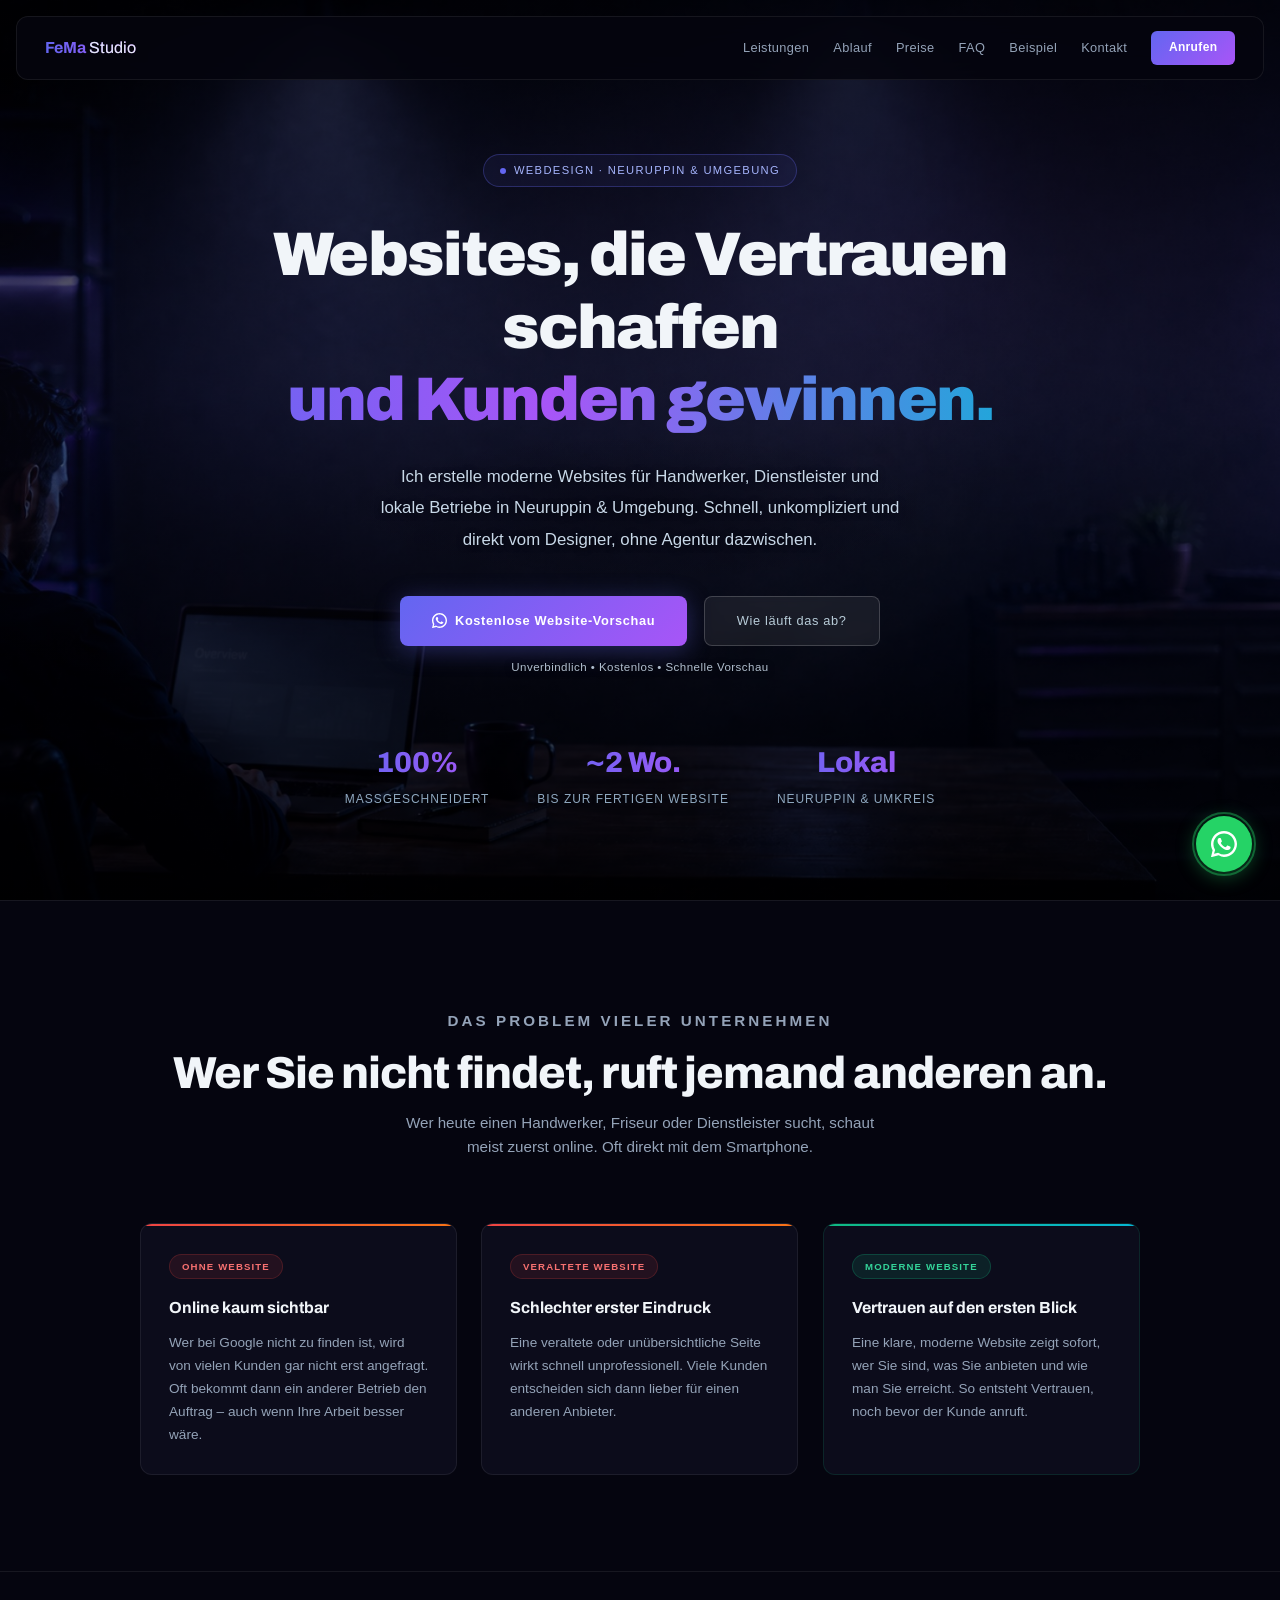
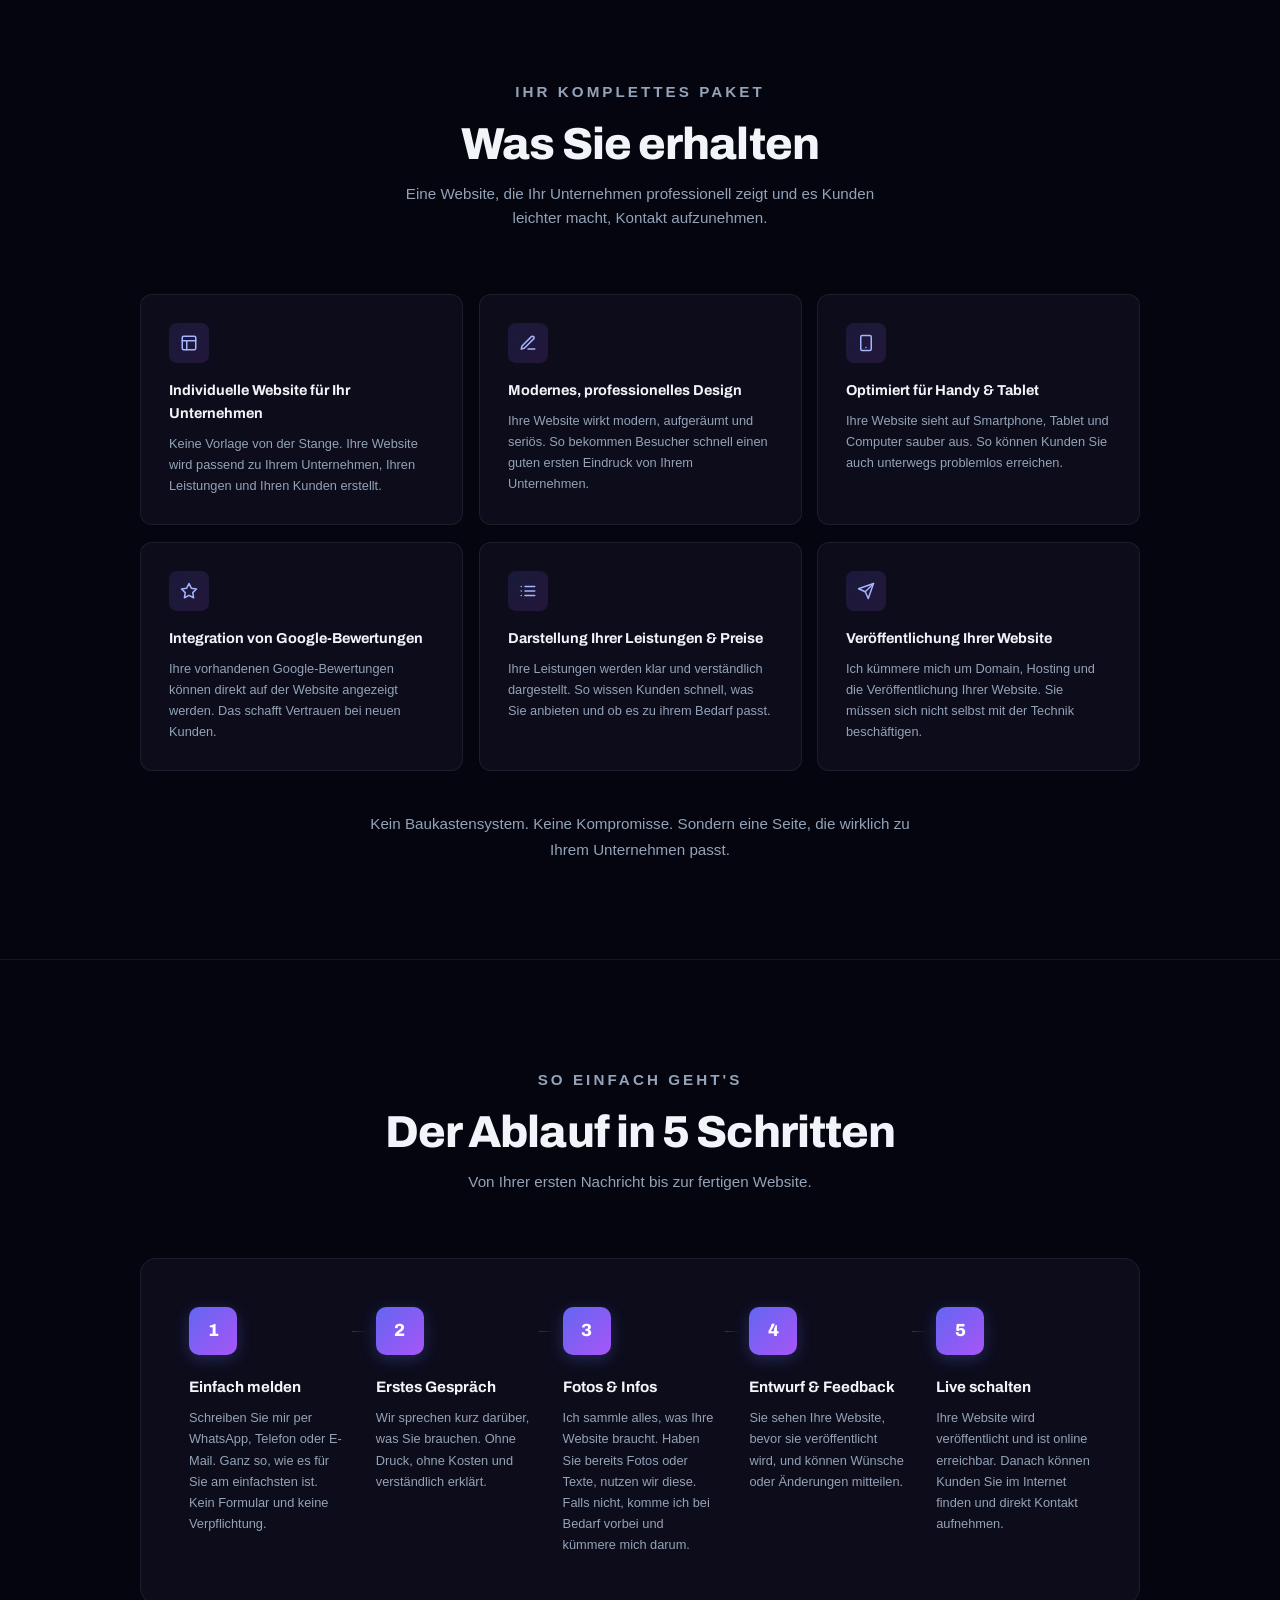
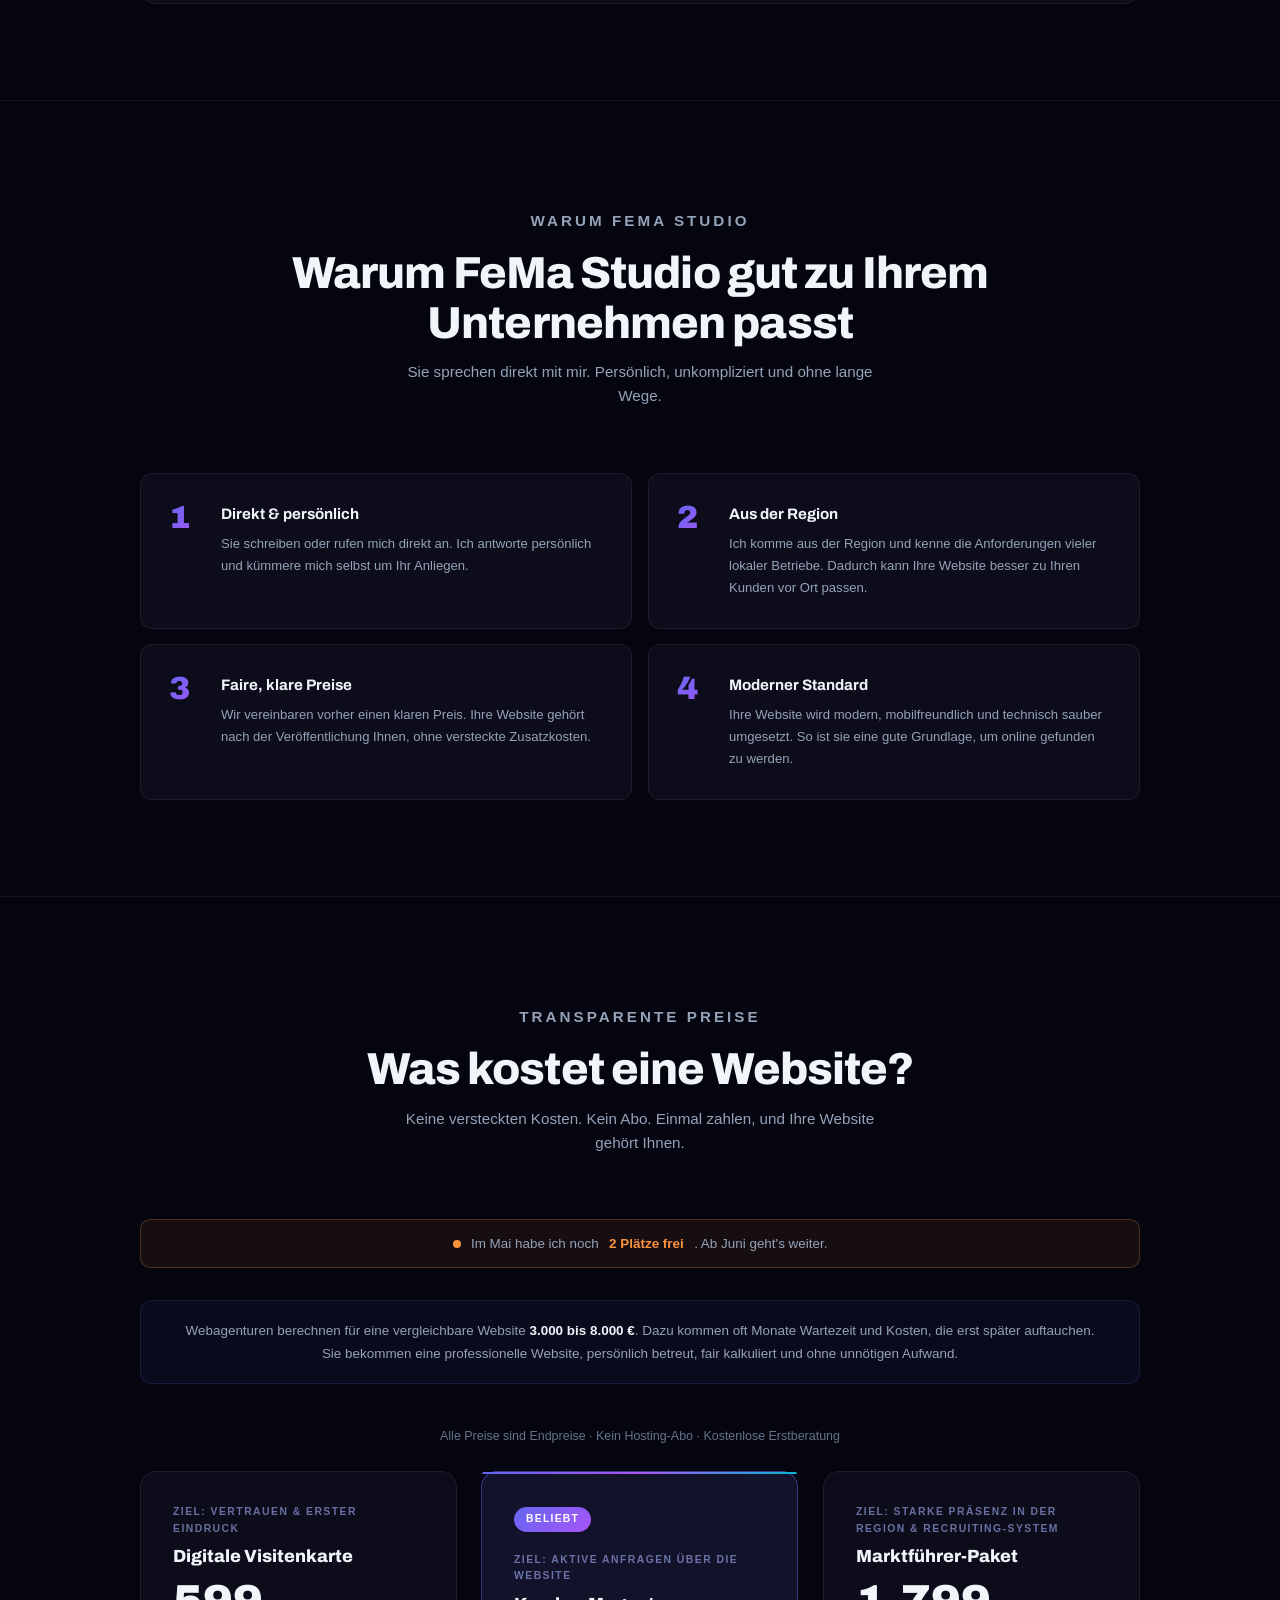
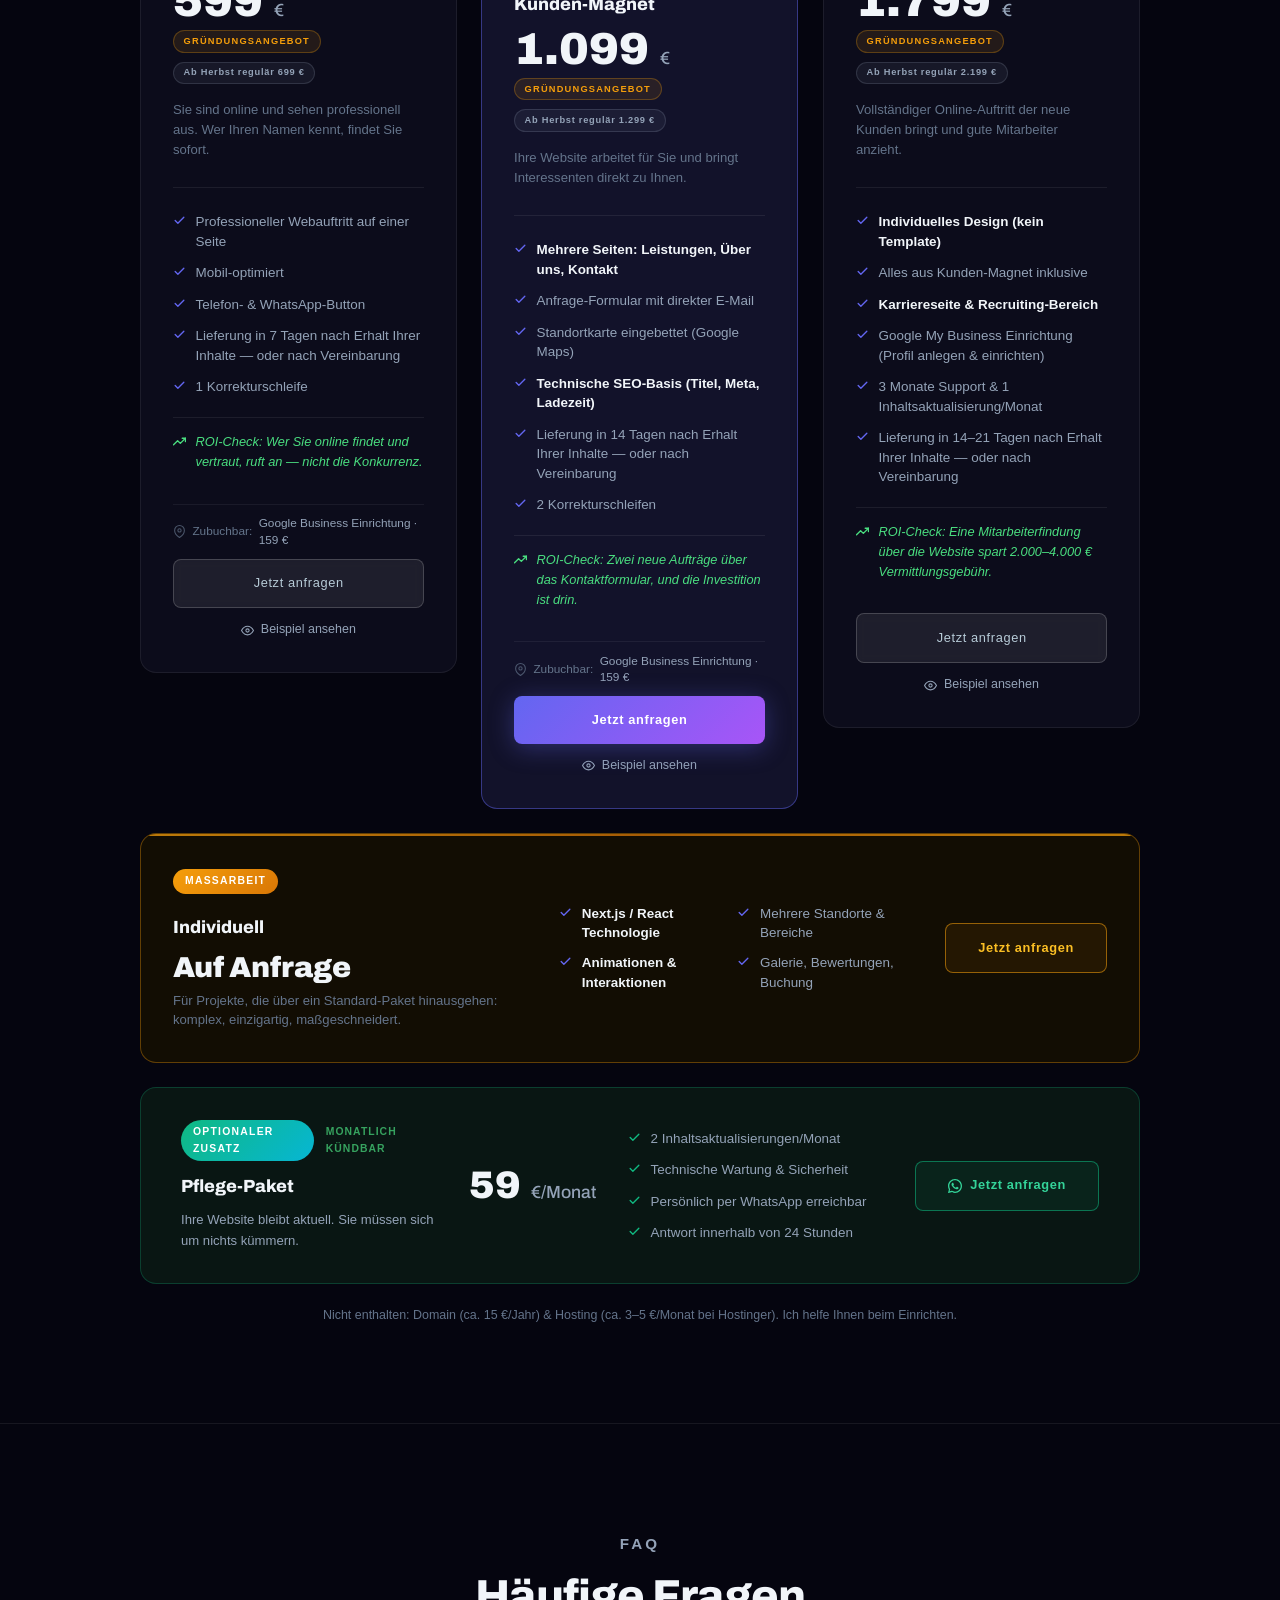
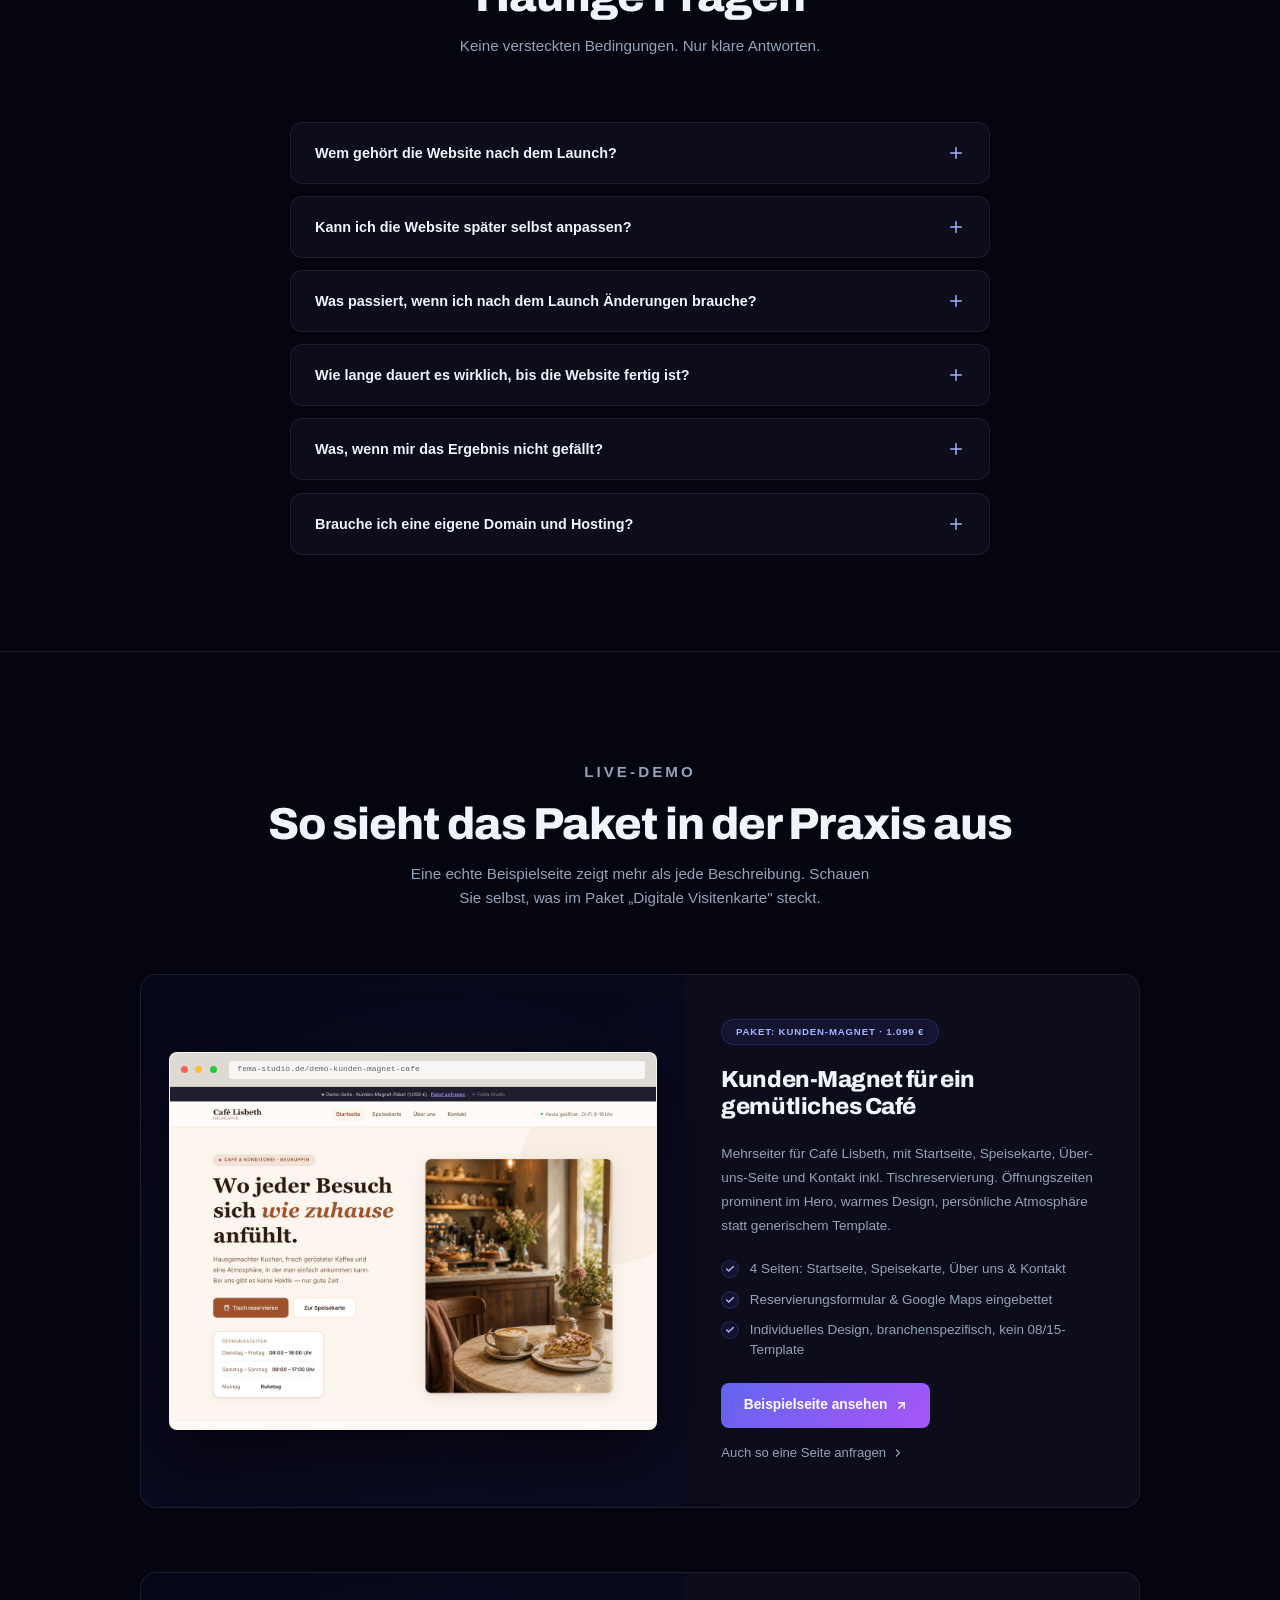
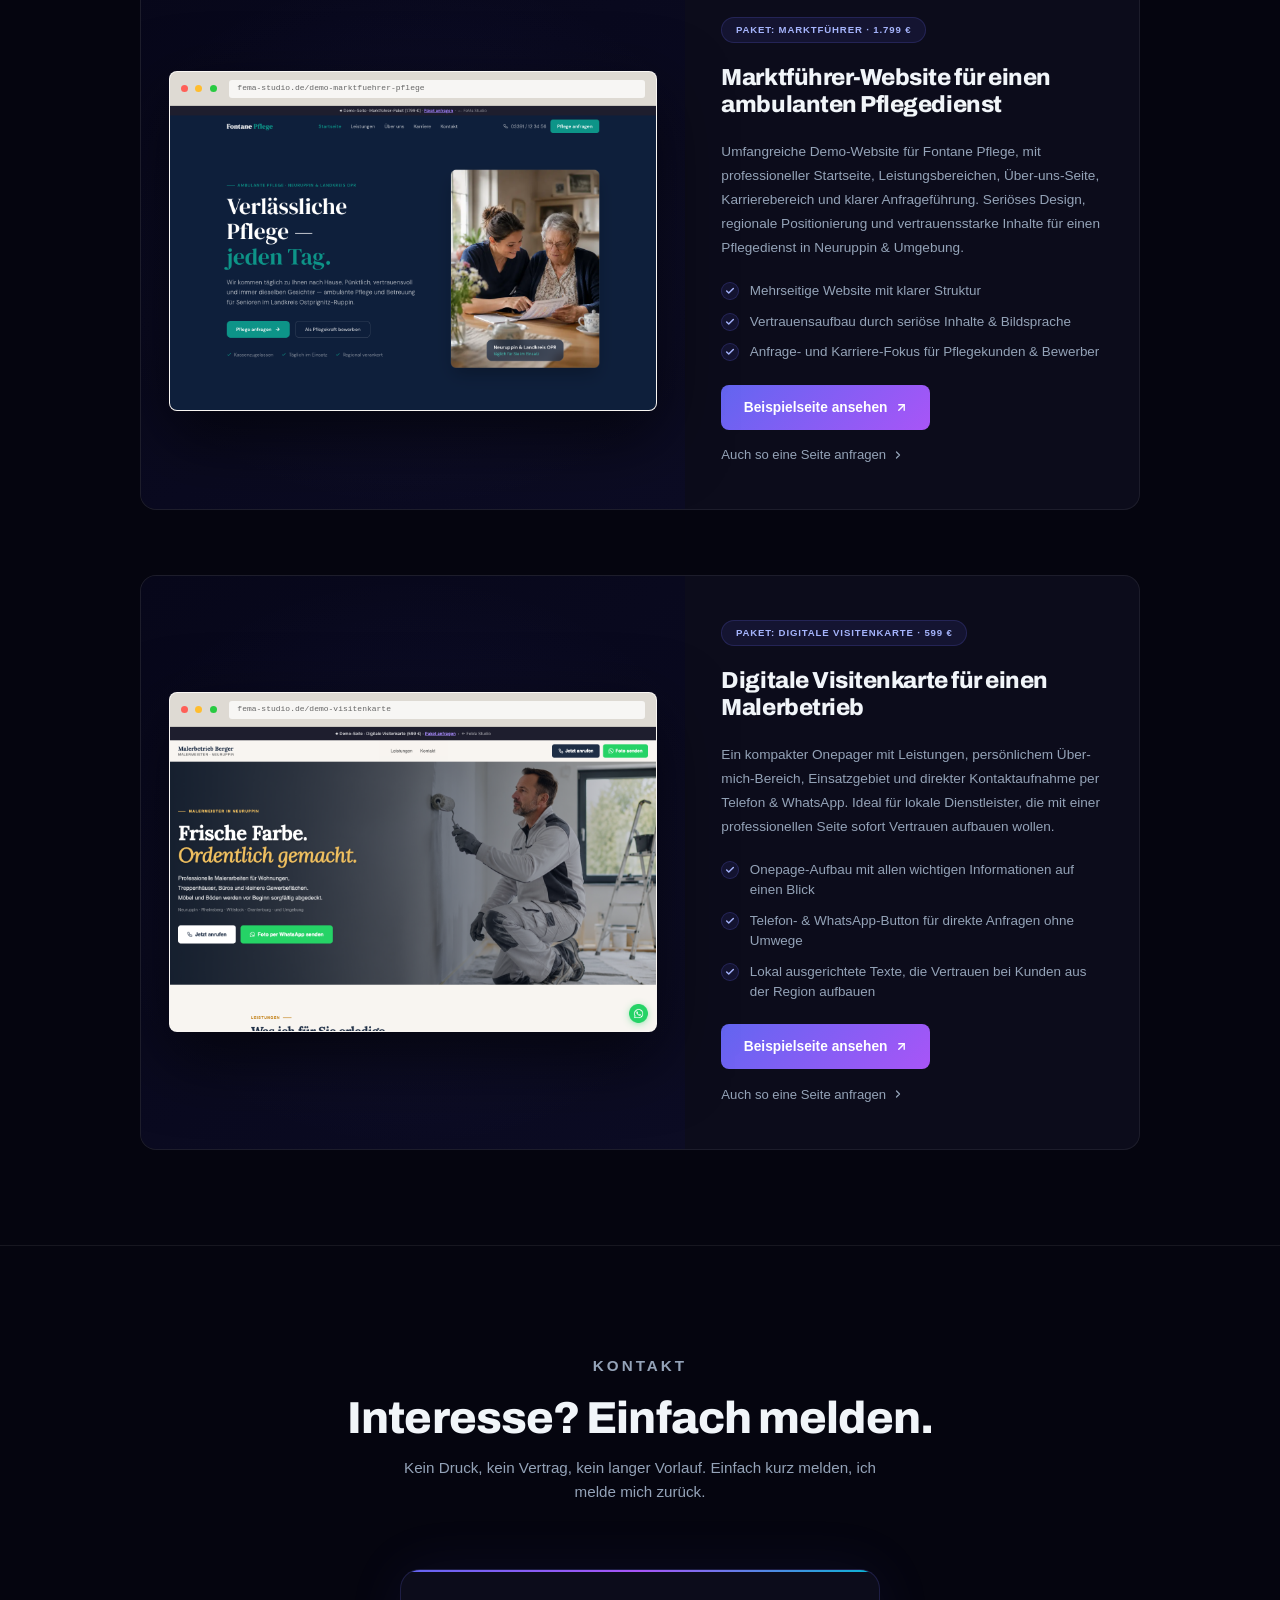
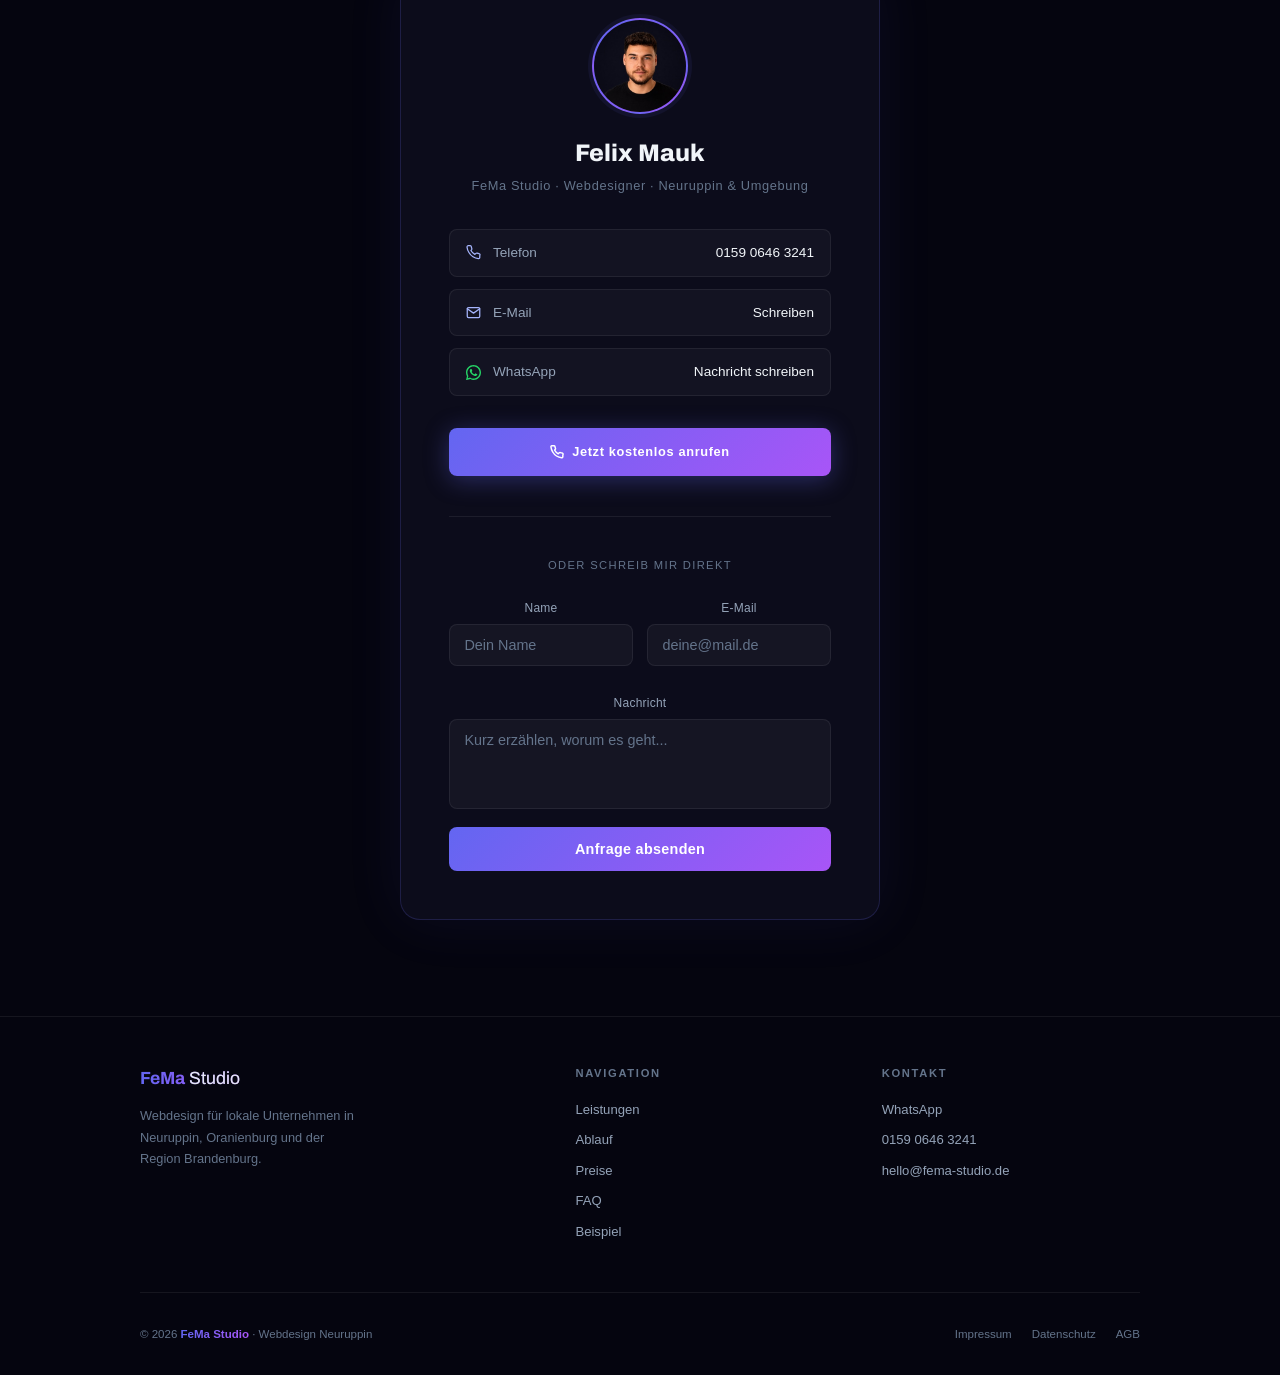
==== index.html @ b73c6238 "Replace em dashes with natural punctuation throughout pricing, FAQ and demo sections" ====
<!DOCTYPE html>
<html lang="de">
<head>
  <meta charset="UTF-8" />
  <meta name="viewport" content="width=device-width, initial-scale=1.0" />
  <title>FeMa Studio – Webdesign für lokale Unternehmen | Neuruppin & Umgebung</title>
  <meta name="description" content="FeMa Studio – Felix Mauk baut moderne Websites für lokale Unternehmen in Neuruppin, Oranienburg und Umgebung. Schnell, unkompliziert, auf den Punkt." />
  <meta name="author" content="Felix Mauk" />
  <meta name="robots" content="index, follow" />
  <link rel="canonical" href="https://fema-studio.de" />
  <meta name="google-site-verification" content="8AxY1SxL7U8nDIom0fSLh4VncG3PFsJeIlo54rgbhjQ" />
  <link rel="icon" href="favicon.png" type="image/png" sizes="32x32" />
  <link rel="icon" href="favicon.ico" sizes="any" />
  <link rel="apple-touch-icon" href="apple-touch-icon.png" />

  <!-- Twitter Card -->
  <meta name="twitter:card" content="summary_large_image" />
  <meta name="twitter:title" content="FeMa Studio – Webdesign für lokale Unternehmen" />
  <meta name="twitter:description" content="Moderne Websites für Unternehmen in Neuruppin & Umgebung. Direkt, unkompliziert und ohne Agentur-Aufwand." />
  <meta name="twitter:image" content="https://fema-studio.de/og-image.jpg" />

  <!-- Open Graph (WhatsApp, Instagram, Facebook Vorschau) -->
  <meta property="og:type" content="website" />
  <meta property="og:url" content="https://fema-studio.de" />
  <meta property="og:title" content="FeMa Studio – Webdesign für lokale Unternehmen" />
  <meta property="og:description" content="Moderne Websites für Unternehmen in Neuruppin & Umgebung. Direkt, unkompliziert und ohne Agentur-Aufwand." />
  <meta property="og:image" content="https://fema-studio.de/og-image.jpg" />
  <meta property="og:image:width" content="1200" />
  <meta property="og:image:height" content="630" />
  <meta property="og:image:type" content="image/jpeg" />
  <meta property="og:locale" content="de_DE" />
  <meta property="og:site_name" content="FeMa Studio" />

  <!-- Structured Data: LocalBusiness + Person -->
  <script type="application/ld+json">
  {
    "@context": "https://schema.org",
    "@graph": [
      {
        "@type": "LocalBusiness",
        "@id": "https://fema-studio.de/#business",
        "name": "FeMa Studio",
        "url": "https://fema-studio.de",
        "description": "Webdesign für lokale Unternehmen in Neuruppin, Oranienburg und der Region Brandenburg. Moderne, schnelle Websites ohne Agentur-Aufwand.",
        "telephone": "+4915906463241",
        "email": "hello@fema-studio.de",
        "priceRange": "€€",
        "image": "https://fema-studio.de/hero-bg.jpg",
        "address": {
          "@type": "PostalAddress",
          "addressLocality": "Neuruppin",
          "addressRegion": "Brandenburg",
          "addressCountry": "DE"
        },
        "areaServed": [
          { "@type": "City", "name": "Neuruppin" },
          { "@type": "City", "name": "Oranienburg" },
          { "@type": "AdministrativeArea", "name": "Brandenburg" }
        ],
        "serviceType": "Webdesign",
        "hasOfferCatalog": {
          "@type": "OfferCatalog",
          "name": "Webdesign-Leistungen",
          "itemListElement": [
            { "@type": "Offer", "itemOffered": { "@type": "Service", "name": "Website erstellen" } },
            { "@type": "Offer", "itemOffered": { "@type": "Service", "name": "Website überarbeiten" } },
            { "@type": "Offer", "itemOffered": { "@type": "Service", "name": "Lokales SEO" } }
          ]
        },
        "founder": { "@id": "https://fema-studio.de/#person" },
        "sameAs": [
          "https://github.com/fmgeschaeftlich96-bit"
        ]
      },
      {
        "@type": "Person",
        "@id": "https://fema-studio.de/#person",
        "name": "Felix Mauk",
        "jobTitle": "Webdesigner",
        "worksFor": { "@id": "https://fema-studio.de/#business" },
        "url": "https://fema-studio.de",
        "email": "hello@fema-studio.de",
        "telephone": "+4915906463241",
        "address": {
          "@type": "PostalAddress",
          "addressLocality": "Neuruppin",
          "addressRegion": "Brandenburg",
          "addressCountry": "DE"
        }
      },
      {
        "@type": "WebSite",
        "@id": "https://fema-studio.de/#website",
        "url": "https://fema-studio.de",
        "name": "FeMa Studio",
        "publisher": { "@id": "https://fema-studio.de/#business" },
        "inLanguage": "de-DE"
      }
    ]
  }
  </script>

  <link rel="preload" as="image" href="hero-bg.jpg" />
  <link rel="preconnect" href="https://fonts.bunny.net" />
  <link href="https://fonts.bunny.net/css?family=archivo:300,400,500,600,700,800,900|space-grotesk:300,400,500,600,700&display=swap" rel="stylesheet" />
  <style>
    *, *::before, *::after { box-sizing: border-box; margin: 0; padding: 0; }

    :root {
      --indigo: #6366f1;
      --violet: #a855f7;
      --cyan: #06b6d4;
      --pink: #ec4899;
      --bg: #05050f;
      --surface: rgba(13,13,26,0.9);
      --card: rgba(15,15,30,0.85);
      --border: rgba(255,255,255,0.07);
      --text: #f1f5f9;
      --muted: #64748b;
      --muted-light: #94a3b8;
    }

    html { scroll-behavior: smooth; }

    body {
      font-family: 'Space Grotesk', sans-serif;
      background: var(--bg);
      color: var(--text);
      line-height: 1.6;
      overscroll-behavior: none;
    }
    body::before {
      content: '';
      position: fixed;
      inset: 0;
      z-index: 0;
      background:
        radial-gradient(ellipse 70% 50% at 15% 25%, rgba(99,102,241,0.09), transparent 70%),
        radial-gradient(ellipse 55% 45% at 85% 65%, rgba(168,85,247,0.07), transparent 70%),
        radial-gradient(ellipse 40% 60% at 50% 90%, rgba(6,182,212,0.05), transparent 70%);
      pointer-events: none;
      overflow-x: hidden;
      will-change: transform;
    }
    @media (max-width: 768px) {
      body::before { position: absolute; }
    }

    h1, h2, h3 { font-family: 'Archivo', sans-serif; }

    /* BEAMS CANVAS BACKGROUND */
    #beams-canvas {
      position: fixed; inset: 0; z-index: 0; pointer-events: none;
      width: 100%; height: 100%;
      will-change: transform;
      transform: translateZ(0);
    }

    /* NAV */
    #mainNav {
      position: fixed; top: 1rem; left: 1rem; right: 1rem; z-index: 100;
      background: rgba(5,5,15,0.85);
      backdrop-filter: blur(16px);
      border: 1px solid var(--border);
      border-radius: 12px;
      padding: 0.875rem 1.75rem;
      display: flex; align-items: center; justify-content: space-between;
    }
    .nav-logo {
      font-family: 'Archivo', sans-serif;
      font-size: 1rem; font-weight: 700;
      background: linear-gradient(90deg, #6366f1, #a855f7);
      -webkit-background-clip: text; -webkit-text-fill-color: transparent;
      background-clip: text;
      text-decoration: none;
    }
    .nav-links { display: flex; gap: 1.5rem; align-items: center; }
    .nav-links a {
      color: var(--muted-light); font-size: 0.8rem; text-decoration: none;
      transition: color 0.25s; letter-spacing: 0.03em;
      position: relative;
    }
    .nav-links a:not(.nav-cta)::after {
      content: '';
      position: absolute;
      bottom: -3px; left: 0;
      width: 0; height: 1px;
      background: linear-gradient(90deg, #6366f1, #a855f7);
      transition: width 0.28s cubic-bezier(0.4,0,0.2,1);
    }
    .nav-links a:not(.nav-cta):hover { color: var(--text); }
    .nav-links a:not(.nav-cta):hover::after { width: 100%; }
    .nav-cta {
      background: linear-gradient(135deg, #6366f1, #a855f7);
      color: white !important;
      padding: 0.45rem 1.1rem;
      border-radius: 6px;
      font-weight: 600 !important;
      font-size: 0.75rem !important;
      letter-spacing: 0.05em;
      transition: opacity 0.2s, transform 0.2s, box-shadow 0.2s;
    }
    .nav-cta:hover { opacity: 0.88; transform: translateY(-1px); box-shadow: 0 4px 16px rgba(99,102,241,0.4); }

    /* HERO */
    .hero {
      position: relative; z-index: 1;
      min-height: 100vh;
      display: flex; flex-direction: column;
      align-items: center; justify-content: center;
      text-align: center;
      padding: 9rem 1.5rem 5rem;
      background: url('hero-bg.jpg') 75% 50% / cover no-repeat;
    }
    .hero::before {
      content: '';
      position: absolute; inset: 0; z-index: 0;
      background:
        linear-gradient(to bottom, rgba(0,0,0,0.72) 0%, rgba(0,0,0,0.55) 45%, rgba(0,0,0,0.82) 100%),
        radial-gradient(ellipse 80% 60% at 30% 40%, rgba(99,102,241,0.18) 0%, transparent 65%),
        radial-gradient(ellipse 60% 50% at 70% 30%, rgba(168,85,247,0.12) 0%, transparent 65%);
    }
    .hero > * { position: relative; z-index: 1; }
    .hero-badge {
      display: inline-flex; align-items: center; gap: 0.5rem;
      border: 1px solid rgba(99,102,241,0.3);
      background: rgba(99,102,241,0.08);
      color: #a5b4fc;
      font-size: 0.7rem; letter-spacing: 0.12em; text-transform: uppercase;
      padding: 0.4rem 1rem; border-radius: 100px;
      margin-bottom: 2rem;
    }
    .hero-badge span { width: 6px; height: 6px; background: #6366f1; border-radius: 50%; animation: pulse 2s infinite; }
    @keyframes pulse { 0%,100%{opacity:1;} 50%{opacity:0.3;} }

    .hero h1 {
      font-size: clamp(2.5rem, 4.8vw, 4.3rem);
      font-weight: 900;
      line-height: 1.18;
      letter-spacing: -0.03em;
      margin-bottom: 1.5rem;
      max-width: 900px;
    }
    .hero h1 .line1 { color: var(--text); display: block; }
    .hero h1 .line2 {
      display: block;
      background: linear-gradient(90deg, #6366f1 0%, #a855f7 40%, #06b6d4 100%);
      -webkit-background-clip: text; -webkit-text-fill-color: transparent;
      background-clip: text;
    }
    .hero-sub {
      color: #c8d8e8; font-size: 1.05rem; max-width: 520px;
      margin: 0 auto 2.5rem; line-height: 1.9; font-weight: 400;
      text-shadow: 0 1px 6px rgba(0,0,0,0.55);
      position: relative; z-index: 1;
    }
    .hero-sub::before {
      content: '';
      position: absolute;
      inset: -1.75rem -3rem;
      background: radial-gradient(ellipse at center, rgba(5,5,15,0.52) 0%, transparent 68%);
      z-index: -1;
      pointer-events: none;
    }
    .btn-group { display: flex; gap: 1rem; flex-wrap: wrap; justify-content: center; }
    .btn-primary {
      display: inline-flex; align-items: center; gap: 0.5rem;
      background: linear-gradient(135deg, #6366f1, #a855f7);
      color: white; font-size: 0.8rem; font-weight: 600;
      letter-spacing: 0.05em; padding: 0.85rem 2rem;
      border-radius: 8px; text-decoration: none;
      transition: transform 0.22s cubic-bezier(0.4,0,0.2,1); cursor: pointer;
      box-shadow: 0 4px 24px rgba(99,102,241,0.35);
      position: relative; overflow: hidden;
      will-change: transform;
    }
    .btn-primary::after {
      content: '';
      position: absolute;
      top: 0; left: -120%;
      width: 55%; height: 100%;
      background: linear-gradient(90deg, transparent, rgba(255,255,255,0.22), transparent);
      transform: skewX(-18deg);
      transition: left 0.55s cubic-bezier(0.4,0,0.2,1);
    }
    .btn-primary:hover { transform: translateY(-2px); }
    .btn-primary:hover::after { left: 160%; }
    .btn-secondary {
      display: inline-flex; align-items: center; gap: 0.5rem;
      border: 1px solid rgba(255,255,255,0.18);
      background: rgba(255,255,255,0.07);
      color: #b8ccd8; font-size: 0.8rem; font-weight: 500;
      letter-spacing: 0.05em; padding: 0.85rem 2rem;
      border-radius: 8px; text-decoration: none;
      transition: border-color 0.22s, color 0.22s, background 0.22s, box-shadow 0.22s;
      backdrop-filter: blur(4px);
    }
    .btn-secondary:hover { border-color: rgba(99,102,241,0.5); color: var(--text); background: rgba(99,102,241,0.1); box-shadow: 0 2px 16px rgba(99,102,241,0.12); }

    .btn-gold {
      display: inline-flex; align-items: center; gap: 0.5rem;
      background: rgba(245,158,11,0.08);
      border: 1px solid rgba(245,158,11,0.55);
      color: #fbbf24; font-size: 0.8rem; font-weight: 600;
      letter-spacing: 0.05em; padding: 0.85rem 2rem;
      border-radius: 8px; text-decoration: none;
      transition: background 0.22s, border-color 0.22s, box-shadow 0.22s, transform 0.22s;
      cursor: pointer; white-space: nowrap;
      box-shadow: 0 0 0 rgba(245,158,11,0);
    }
    .btn-gold:hover {
      background: rgba(245,158,11,0.16);
      border-color: rgba(245,158,11,0.9);
      box-shadow: 0 4px 20px rgba(245,158,11,0.25);
      transform: translateY(-2px);
      color: #fcd34d;
    }
    .btn-gold:active { transform: translateY(0); }

    .btn-green {
      display: inline-flex; align-items: center; gap: 0.5rem;
      background: rgba(16,185,129,0.08);
      border: 1px solid rgba(16,185,129,0.55);
      color: #34d399; font-size: 0.8rem; font-weight: 600;
      letter-spacing: 0.05em; padding: 0.85rem 2rem;
      border-radius: 8px; text-decoration: none;
      transition: background 0.22s, border-color 0.22s, box-shadow 0.22s, transform 0.22s;
      cursor: pointer; white-space: nowrap;
      box-shadow: 0 0 0 rgba(16,185,129,0);
    }
    .btn-green:hover {
      background: rgba(16,185,129,0.16);
      border-color: rgba(16,185,129,0.9);
      box-shadow: 0 4px 20px rgba(16,185,129,0.25);
      transform: translateY(-2px);
      color: #6ee7b7;
    }
    .btn-green:active { transform: translateY(0); }

    /* WHATSAPP FLOAT */
    .wa-float {
      position: fixed; bottom: 1.75rem; right: 1.75rem; z-index: 200;
      width: 56px; height: 56px;
      background: #25D366; border-radius: 50%;
      display: flex; align-items: center; justify-content: center;
      box-shadow: 0 4px 20px rgba(37,211,102,0.4);
      text-decoration: none;
      transition: transform 0.2s, box-shadow 0.2s; cursor: pointer;
    }
    .wa-float:hover { transform: scale(1.08); box-shadow: 0 6px 28px rgba(37,211,102,0.55); }
    .wa-float::before {
      content: ''; position: absolute; inset: -4px; border-radius: 50%;
      border: 2px solid rgba(37,211,102,0.4);
      animation: wa-pulse 2s ease-out infinite;
    }
    @keyframes wa-pulse { 0% { transform: scale(1); opacity: 1; } 100% { transform: scale(1.5); opacity: 0; } }
    .wa-tooltip {
      position: absolute; right: calc(100% + 12px); top: 50%; transform: translateY(-50%);
      background: rgba(15,15,30,0.95); border: 1px solid rgba(255,255,255,0.08);
      color: #f1f5f9; font-size: 0.72rem; font-weight: 500;
      white-space: nowrap; padding: 0.4rem 0.75rem; border-radius: 6px;
      opacity: 0; pointer-events: none; transition: opacity 0.2s;
    }
    .wa-float:hover .wa-tooltip { opacity: 1; }

    /* HERO STATS */
    .hero-stats {
      display: flex; gap: 3rem; margin-top: 4rem;
      flex-wrap: wrap; justify-content: center;
    }
    .stat { text-align: center; }
    .stat-num {
      font-family: 'Archivo', sans-serif;
      font-size: 1.8rem; font-weight: 800;
      background: linear-gradient(90deg, #6366f1, #a855f7);
      -webkit-background-clip: text; -webkit-text-fill-color: transparent; background-clip: text;
    }
    .stat-label { font-size: 0.75rem; color: #8fa8c0; font-weight: 500; letter-spacing: 0.08em; text-transform: uppercase; margin-top: 0.25rem; text-shadow: 0 1px 4px rgba(0,0,0,0.45); }

    /* SECTIONS */
    section { position: relative; z-index: 1; padding: 6rem 1.5rem; }
    .container { max-width: 1000px; margin: 0 auto; }
    .section-header { text-align: center; margin-bottom: 4rem; }
    .label-tag {
      display: inline-block;
      font-size: 0.65rem; letter-spacing: 0.2em; text-transform: uppercase;
      color: #a5b4fc; margin-bottom: 1rem;
      font-weight: 600;
    }
    .section-header h2 {
      font-size: clamp(1.8rem, 4vw, 2.8rem);
      font-weight: 800; color: var(--text);
      letter-spacing: -0.02em; line-height: 1.1;
    }
    .section-header p { color: var(--muted-light); font-size: 0.95rem; margin-top: 0.75rem; max-width: 480px; margin-left: auto; margin-right: auto; }

    /* PROBLEM */
    .problem-grid { display: grid; grid-template-columns: repeat(auto-fit, minmax(260px, 1fr)); gap: 1.5rem; }
    .problem-card {
      border-radius: 12px; padding: 1.75rem;
      position: relative; overflow: hidden;
      border: 1px solid var(--border);
      background: var(--card);
      transition: border-color 0.3s;
    }
    .problem-card:hover { border-color: rgba(99,102,241,0.2); }
    .problem-card::before {
      content: ''; position: absolute; top: 0; left: 0; right: 0; height: 2px;
    }
    .problem-card.bad::before { background: linear-gradient(90deg, #ef4444, #f97316); }
    .problem-card.good::before { background: linear-gradient(90deg, #10b981, #06b6d4); }
    .badge {
      display: inline-flex; align-items: center; gap: 0.4rem;
      font-size: 0.6rem; letter-spacing: 0.12em; text-transform: uppercase;
      padding: 0.25rem 0.75rem; border-radius: 100px; margin-bottom: 1rem;
      font-weight: 700;
    }
    .badge-bad { background: rgba(239,68,68,0.1); color: #f87171; border: 1px solid rgba(239,68,68,0.2); }
    .badge-good { background: rgba(16,185,129,0.12); color: #34d399; border: 1px solid rgba(16,185,129,0.25); }
    .problem-card.good { border-color: rgba(16,185,129,0.15); }
    .problem-card.good:hover { border-color: rgba(16,185,129,0.35); }
    .problem-card h3 { font-size: 1rem; font-weight: 700; margin-bottom: 0.6rem; color: var(--text); }
    .problem-card p { font-size: 0.85rem; color: var(--muted-light); line-height: 1.7; }

    /* FEATURES — BENTO GRID */
    .bento { display: grid; grid-template-columns: repeat(3, 1fr); grid-template-rows: auto; gap: 1rem; }
    @media (max-width: 768px) { .bento { grid-template-columns: 1fr 1fr; } }
    @media (max-width: 480px) { .bento { grid-template-columns: 1fr; } }

    .bento-card {
      background: var(--card);
      border: 1px solid var(--border);
      border-radius: 12px;
      padding: 1.75rem;
      position: relative; overflow: hidden;
      transition: border-color 0.3s, transform 0.35s cubic-bezier(0.4,0,0.2,1);
      cursor: default;
      will-change: transform;
    }
    .bento-card:hover {
      border-color: rgba(99,102,241,0.35);
      transform: translateY(-5px);
    }
    .bento-card .icon-wrap {
      width: 40px; height: 40px; border-radius: 8px;
      background: linear-gradient(135deg, rgba(99,102,241,0.15), rgba(168,85,247,0.15));
      display: flex; align-items: center; justify-content: center;
      margin-bottom: 1rem; color: #a5b4fc;
      transition: transform 0.3s cubic-bezier(0.4,0,0.2,1), background 0.3s;
    }
    .bento-card:hover .icon-wrap {
      transform: scale(1.12);
      background: linear-gradient(135deg, rgba(99,102,241,0.28), rgba(168,85,247,0.28));
    }
    .bento-card h3 { font-size: 0.9rem; font-weight: 700; color: var(--text); margin-bottom: 0.5rem; }
    .bento-card p { font-size: 0.8rem; color: var(--muted-light); line-height: 1.65; }
    .bento-card .glow {
      position: absolute; inset: -1px; border-radius: 12px;
      background: linear-gradient(135deg, rgba(99,102,241,0.12), rgba(168,85,247,0.08));
      box-shadow: 0 16px 48px rgba(99,102,241,0.12);
      opacity: 0; transition: opacity 0.35s; z-index: -1;
    }
    .bento-card:hover .glow { opacity: 1; }

    /* STEPS */
    .steps-wrap { background: var(--card); border: 1px solid var(--border); border-radius: 16px; padding: 3rem; }
    .steps { display: grid; grid-template-columns: repeat(5, 1fr); gap: 2rem; }
    @media (max-width: 900px) { .steps { grid-template-columns: repeat(3, 1fr); } }
    @media (max-width: 600px) { .steps { grid-template-columns: repeat(2, 1fr); } }
    .step { position: relative; }
    .step:not(:last-child)::after {
      content: '';
      position: absolute; top: 24px; left: calc(100% + 0.5rem); right: -1.5rem;
      height: 1px;
      background: linear-gradient(90deg, rgba(99,102,241,0.4), transparent);
    }
    @media (max-width: 640px) { .step:not(:last-child)::after { display: none; } }
    .step-num {
      width: 48px; height: 48px; border-radius: 10px;
      background: linear-gradient(135deg, #6366f1, #a855f7);
      display: flex; align-items: center; justify-content: center;
      font-family: 'Archivo', sans-serif; font-size: 1.1rem; font-weight: 800;
      color: white; margin-bottom: 1.25rem;
      box-shadow: 0 4px 16px rgba(99,102,241,0.3);
    }
    .step h3 { font-size: 0.95rem; font-weight: 700; color: var(--text); margin-bottom: 0.5rem; }
    .step p { font-size: 0.8rem; color: var(--muted-light); line-height: 1.65; }

    /* REFERENZ */
    .referenz-card {
      border-radius: 16px; overflow: hidden;
      border: 1px solid var(--border);
      display: grid; grid-template-columns: 3fr 2fr;
      background: var(--card);
    }
    @media (max-width: 640px) { .referenz-card { grid-template-columns: 1fr; } }
    .referenz-visual {
      background: linear-gradient(135deg, #08081a, #0d0d20);
      min-height: 320px;
      display: flex; align-items: center; justify-content: center;
      padding: 1.5rem; position: relative; overflow: hidden;
    }
    .referenz-visual::before {
      content: '';
      position: absolute; inset: 0;
      background: radial-gradient(ellipse 80% 60% at 50% 50%, rgba(99,102,241,0.12), transparent);
    }
    .browser-mockup {
      width: 100%; position: relative; z-index: 1;
      background: #0a0a18; border: 1px solid rgba(255,255,255,0.08);
      border-radius: 8px; overflow: hidden;
      box-shadow: 0 20px 60px rgba(0,0,0,0.5);
    }
    .browser-bar {
      background: #111125; padding: 0.6rem 0.75rem;
      display: flex; align-items: center; gap: 0.5rem;
      border-bottom: 1px solid rgba(255,255,255,0.05);
    }
    .browser-dot { width: 7px; height: 7px; border-radius: 50%; }
    .browser-dot:nth-child(1) { background: #ff5f57; }
    .browser-dot:nth-child(2) { background: #ffbd2e; }
    .browser-dot:nth-child(3) { background: #28ca41; }
    .browser-url {
      flex: 1; background: rgba(255,255,255,0.05); border-radius: 4px;
      padding: 0.2rem 0.6rem; font-size: 0.6rem; color: var(--muted);
      margin-left: 0.5rem; font-family: monospace;
    }
    .browser-body { padding: 0; overflow: hidden; }
    .browser-preview-img { width: 100%; height: auto; display: block; }

    .referenz-info { padding: 2.5rem; display: flex; flex-direction: column; justify-content: center; gap: 1.25rem; }
    .referenz-info h3 { font-size: 1.6rem; font-weight: 800; letter-spacing: -0.02em; }
    .referenz-info p { font-size: 0.85rem; color: var(--muted-light); line-height: 1.7; }
    .tag-list { display: flex; flex-wrap: wrap; gap: 0.5rem; }
    .tag {
      font-size: 0.65rem; letter-spacing: 0.08em; text-transform: uppercase;
      border: 1px solid var(--border); color: var(--muted-light);
      padding: 0.2rem 0.7rem; border-radius: 100px;
    }
    .referenz-link {
      display: inline-flex; align-items: center; gap: 0.5rem;
      color: #a5b4fc; font-size: 0.8rem; text-decoration: none; font-weight: 500;
      transition: gap 0.2s, color 0.2s;
    }
    .referenz-link:hover { gap: 0.8rem; color: white; }

    /* DEMO CARD */
    .demo-block {
      display: grid;
      grid-template-columns: 1.2fr 1fr;
      border: 1px solid var(--border);
      border-radius: 16px;
      overflow: hidden;
      background: var(--card);
      transition: border-color 0.3s;
    }
    .demo-block:hover { border-color: rgba(99,102,241,0.22); }
    .demo-block--mb { margin-bottom: 4rem; }
    @media (max-width: 760px) { .demo-block { grid-template-columns: 1fr; } }

    .demo-visual-col {
      background: linear-gradient(145deg, #07071a, #0c0c24);
      padding: 1.75rem 1.75rem;
      display: flex;
      align-items: center;
      justify-content: center;
      position: relative;
      min-height: 440px;
      text-decoration: none;
      cursor: pointer;
    }
    .demo-visual-col::before {
      content: '';
      position: absolute; inset: 0;
      background: radial-gradient(ellipse 60% 50% at 50% 50%, rgba(99,102,241,0.08), transparent);
    }

    .browser-mockup-demo {
      width: 100%; position: relative; z-index: 1;
      background: #f8f5f1; border-radius: 8px; overflow: hidden;
      border: 1px solid rgba(255,255,255,0.1);
      box-shadow: 0 24px 70px rgba(0,0,0,0.65);
    }
    .browser-bar-demo {
      background: #dedad3; padding: 0.48rem 0.7rem;
      display: flex; align-items: center; gap: 0.45rem;
      border-bottom: 1px solid rgba(0,0,0,0.1);
    }
    .browser-url-demo {
      flex: 1; background: rgba(255,255,255,0.75); border-radius: 3px;
      padding: 0.16rem 0.5rem; font-size: 0.5rem; color: #666;
      margin-left: 0.35rem; font-family: monospace; letter-spacing: 0;
    }

    .demo-screenshot-img {
      width: 100%; height: auto; display: block;
    }

    .demo-info-col {
      padding: 2.75rem 2.25rem;
      display: flex; flex-direction: column;
      justify-content: center; gap: 1.3rem;
    }

    .demo-paket-badge {
      display: inline-flex; align-items: center; gap: 0.35rem;
      font-size: 0.6rem; letter-spacing: 0.09em; text-transform: uppercase;
      font-weight: 700; padding: 0.28rem 0.85rem; border-radius: 100px;
      background: rgba(99,102,241,0.1); border: 1px solid rgba(99,102,241,0.2);
      color: #a5b4fc; width: fit-content;
    }

    .demo-title {
      font-size: 1.45rem; font-weight: 800;
      letter-spacing: -0.02em; line-height: 1.18; color: var(--text);
    }

    .demo-desc {
      font-size: 0.85rem; color: var(--muted-light); line-height: 1.78;
    }

    .demo-benefits {
      list-style: none; display: flex; flex-direction: column; gap: 0.65rem;
    }
    .demo-benefits li {
      display: flex; align-items: flex-start; gap: 0.65rem;
      font-size: 0.84rem; color: var(--muted-light); line-height: 1.5;
    }
    .demo-check {
      width: 18px; height: 18px; flex-shrink: 0; margin-top: 1px;
      background: rgba(99,102,241,0.1); border: 1px solid rgba(99,102,241,0.22);
      border-radius: 50%; display: flex; align-items: center; justify-content: center;
      color: #a5b4fc;
    }

    .demo-actions {
      display: flex; flex-wrap: wrap; align-items: center; gap: 0.9rem;
      margin-top: 0.1rem;
    }
    .demo-btn-primary {
      display: inline-flex; align-items: center; gap: 0.45rem;
      background: linear-gradient(135deg, #6366f1, #a855f7);
      color: #fff; text-decoration: none;
      padding: 0.72rem 1.4rem; border-radius: 8px;
      font-size: 0.86rem; font-weight: 700;
      transition: opacity 0.2s, transform 0.15s;
    }
    .demo-btn-primary:hover { opacity: 0.88; transform: translateY(-1px); }
    .demo-btn-secondary {
      display: inline-flex; align-items: center; gap: 0.4rem;
      color: var(--muted-light); text-decoration: none;
      font-size: 0.82rem; font-weight: 500;
      transition: color 0.2s;
    }
    .demo-btn-secondary:hover { color: var(--text); }
    @media (max-width: 480px) {
      .demo-info-col { padding: 1.75rem 1.5rem; }
      .demo-title { font-size: 1.25rem; }
      .demo-btn-primary { width: 100%; justify-content: center; }
    }

    /* KONTAKT */
    .kontakt-wrap { display: flex; justify-content: center; }
    .kontakt-card {
      background: var(--card);
      border: 1px solid rgba(99,102,241,0.2);
      border-radius: 20px;
      padding: 3rem;
      text-align: center;
      max-width: 480px; width: 100%;
      position: relative; overflow: hidden;
      box-shadow: 0 0 60px rgba(99,102,241,0.08);
    }
    .kontakt-card::before {
      content: '';
      position: absolute; top: 0; left: 0; right: 0; height: 2px;
      background: linear-gradient(90deg, #6366f1, #a855f7, #06b6d4);
    }
    .kontakt-avatar {
      width: 96px; height: 96px; border-radius: 50%;
      background: linear-gradient(135deg, #6366f1, #a855f7);
      display: flex; align-items: center; justify-content: center;
      font-family: 'Archivo', sans-serif; font-size: 1.4rem; font-weight: 800;
      color: white; margin: 0 auto 1.25rem;
      overflow: hidden;
      border: 2px solid rgba(99,102,241,0.3);
      box-shadow: 0 0 0 4px rgba(99,102,241,0.08);
    }
    .kontakt-avatar img {
      width: 100%; height: 100%; object-fit: cover;
    }
    .kontakt-name { font-family: 'Archivo', sans-serif; font-size: 1.5rem; font-weight: 800; margin-bottom: 0.25rem; }
    .kontakt-role { color: var(--muted); font-size: 0.8rem; margin-bottom: 2rem; letter-spacing: 0.05em; }
    .kontakt-links { display: flex; flex-direction: column; gap: 0.75rem; margin-bottom: 2rem; }
    .kontakt-row {
      display: flex; align-items: center; gap: 0.75rem;
      background: rgba(255,255,255,0.03); border: 1px solid var(--border);
      border-radius: 8px; padding: 0.75rem 1rem;
      color: var(--muted-light); font-size: 0.85rem;
      transition: border-color 0.2s;
    }
    .kontakt-row:hover { border-color: rgba(99,102,241,0.3); }
    .kontakt-row a { color: var(--text); text-decoration: none; margin-left: auto; font-weight: 500; }
    .kontakt-row svg { color: #a5b4fc; flex-shrink: 0; }

    /* KONTAKT-FORM */
    .form-wrap {
      max-width: 440px;
      margin: 2.5rem auto 0;
      padding-top: 2.5rem;
      border-top: 1px solid var(--border);
    }
    .form-eyebrow {
      font-size: 0.7rem;
      letter-spacing: 0.12em;
      text-transform: uppercase;
      color: var(--muted);
      text-align: center;
      margin-bottom: 1.5rem;
    }
    .form-row {
      display: grid;
      grid-template-columns: 1fr 1fr;
      gap: 0.875rem;
      margin-bottom: 0.875rem;
    }
    .form-group {
      display: flex;
      flex-direction: column;
      gap: 0.375rem;
      margin-bottom: 0;
    }
    .form-group + .form-group,
    .form-full { margin-bottom: 0.875rem; }
    .form-group label {
      font-size: 0.75rem;
      color: var(--muted-light);
      letter-spacing: 0.02em;
      font-weight: 500;
    }
    .form-group input,
    .form-group textarea {
      background: rgba(255,255,255,0.04);
      border: 1px solid var(--border);
      border-radius: 8px;
      padding: 0.75rem 0.9rem;
      color: var(--text);
      font-family: 'Space Grotesk', sans-serif;
      font-size: 0.9rem;
      outline: none;
      transition: border-color 0.2s, box-shadow 0.2s;
      resize: none;
      width: 100%;
    }
    .form-group input::placeholder,
    .form-group textarea::placeholder { color: var(--muted); }
    .form-group input:focus,
    .form-group textarea:focus {
      border-color: rgba(99,102,241,0.5);
      box-shadow: 0 0 0 3px rgba(99,102,241,0.09);
    }
    .form-submit {
      width: 100%;
      padding: 0.875rem;
      background: linear-gradient(135deg, #6366f1, #a855f7);
      color: #fff;
      border: none;
      border-radius: 8px;
      font-family: 'Space Grotesk', sans-serif;
      font-size: 0.9rem;
      font-weight: 600;
      cursor: pointer;
      letter-spacing: 0.02em;
      transition: opacity 0.2s, box-shadow 0.2s, transform 0.2s;
      margin-top: 0.25rem;
    }
    .form-submit:hover:not(:disabled) {
      opacity: 0.88;
      box-shadow: 0 4px 24px rgba(99,102,241,0.35);
      transform: translateY(-1px);
    }
    .form-submit:disabled { opacity: 0.5; cursor: not-allowed; transform: none; }
    .form-error {
      font-size: 0.8rem;
      color: #f87171;
      text-align: center;
      margin-top: 0.75rem;
      display: none;
    }
    .form-error.visible { display: block; }

    /* FOOTER */
    footer {
      position: relative; z-index: 1;
      border-top: 1px solid var(--border);
      padding: 3rem 1.5rem 2rem;
      color: var(--muted); font-size: 0.75rem;
    }

    /* DIVIDER */
    .divider { height: 1px; background: var(--border); margin: 0; }

    /* SCROLL ANIMATION */
    .reveal { opacity: 0; transform: translateY(24px); transition: opacity 0.6s ease, transform 0.6s ease; will-change: opacity, transform; }
    .reveal.visible { opacity: 1; transform: translateY(0); }

    .preise-card.reveal {
      transform: translateY(36px) scale(0.97);
      transition: opacity 0.75s cubic-bezier(0.22,1,0.36,1),
                  transform 0.75s cubic-bezier(0.22,1,0.36,1);
    }
    .preise-card.reveal.visible { transform: translateY(0) scale(1); }
    .preise-grid .preise-card.reveal:nth-child(1) { transition-delay: 0ms; }
    .preise-grid .preise-card.reveal:nth-child(2) { transition-delay: 130ms; }
    .preise-grid .preise-card.reveal:nth-child(3) { transition-delay: 260ms; }
    .preise-grid .preise-card.reveal:nth-child(4) { transition-delay: 80ms; }

    @media (max-width: 768px) {
      .reveal { transform: none; transition: opacity 0.45s ease; }
      .reveal.visible { opacity: 1; }
      .preise-card.reveal { transform: translateY(16px); }
      .preise-card.reveal.visible { transform: translateY(0); }
      .preise-grid .preise-card.reveal:nth-child(1),
      .preise-grid .preise-card.reveal:nth-child(2),
      .preise-grid .preise-card.reveal:nth-child(3),
      .preise-grid .preise-card.reveal:nth-child(4) { transition-delay: 0ms; }
      .preise-card:hover { transform: none; box-shadow: none; }
    }

    /* HAMBURGER BUTTON */
    .nav-burger {
      display: none;
      flex-direction: column;
      justify-content: center;
      gap: 5px;
      background: none;
      border: none;
      cursor: pointer;
      padding: 6px;
      z-index: 110;
    }
    .nav-burger span {
      display: block;
      width: 22px;
      height: 2px;
      background: var(--text);
      border-radius: 2px;
      transition: transform 0.3s cubic-bezier(0.4,0,0.2,1), opacity 0.2s, width 0.3s;
      transform-origin: center;
    }
    .nav-burger.open span:nth-child(1) { transform: translateY(7px) rotate(45deg); }
    .nav-burger.open span:nth-child(2) { opacity: 0; width: 0; }
    .nav-burger.open span:nth-child(3) { transform: translateY(-7px) rotate(-45deg); }

    /* SIDE DRAWER BACKDROP */
    .nav-drawer-backdrop {
      display: none;
      position: fixed;
      inset: 0;
      background: rgba(5,5,15,0.6);
      backdrop-filter: blur(4px);
      -webkit-backdrop-filter: blur(4px);
      z-index: 998;
      opacity: 0;
      transition: opacity 0.3s ease;
    }
    .nav-drawer-backdrop.open { opacity: 1; }

    /* SIDE DRAWER */
    .nav-drawer {
      position: fixed;
      top: 0; right: 0;
      width: 280px;
      max-width: 82vw;
      height: 100vh;
      height: 100dvh;
      z-index: 999;
      background: #080816;
      border-left: 1px solid rgba(255,255,255,0.08);
      display: flex;
      flex-direction: column;
      transform: translateX(100%);
      transition: transform 0.32s cubic-bezier(0.4,0,0.2,1);
      will-change: transform;
      overflow: hidden;
    }
    .nav-drawer.open { transform: translateX(0); }

    /* Header */
    .drawer-header {
      display: flex;
      align-items: center;
      justify-content: space-between;
      padding: 1.4rem 1.2rem 1.2rem;
      border-bottom: 1px solid rgba(255,255,255,0.07);
      flex-shrink: 0;
    }
    .drawer-logo {
      font-family: 'Archivo', sans-serif;
      font-weight: 800;
      font-size: 1rem;
      color: #f1f5f9;
      letter-spacing: -0.01em;
      text-decoration: none;
    }
    .drawer-logo strong {
      background: linear-gradient(90deg, #6366f1, #a855f7);
      -webkit-background-clip: text;
      -webkit-text-fill-color: transparent;
      background-clip: text;
    }
    .drawer-close {
      display: flex; align-items: center; justify-content: center;
      width: 32px; height: 32px;
      background: rgba(255,255,255,0.05);
      border: 1px solid rgba(255,255,255,0.08);
      border-radius: 8px;
      cursor: pointer;
      color: rgba(148,163,184,0.7);
      transition: background 0.2s, color 0.2s;
      flex-shrink: 0;
    }
    .drawer-close:active { background: rgba(99,102,241,0.15); color: #fff; }

    /* Nav links */
    .drawer-nav {
      flex: 1;
      display: flex;
      flex-direction: column;
      padding: 1.25rem 0.75rem;
      gap: 0.2rem;
      overflow-y: auto;
      -webkit-overflow-scrolling: touch;
    }
    .drawer-link {
      display: flex;
      align-items: center;
      justify-content: space-between;
      padding: 0.9rem 0.75rem;
      color: rgba(148,163,184,0.85);
      text-decoration: none;
      font-size: 0.9rem;
      font-weight: 500;
      border-radius: 10px;
      transition: background 0.15s, color 0.15s;
      -webkit-tap-highlight-color: transparent;
    }
    .drawer-link:active {
      background: rgba(99,102,241,0.12);
      color: #f1f5f9;
    }
    .drawer-link svg {
      opacity: 0.25;
      flex-shrink: 0;
    }

    /* Footer CTAs */
    .drawer-footer {
      padding: 0.75rem 1.2rem 1.75rem;
      border-top: 1px solid rgba(255,255,255,0.07);
      display: flex;
      flex-direction: column;
      gap: 0.55rem;
      flex-shrink: 0;
    }
    .drawer-cta-wa {
      display: flex; align-items: center; justify-content: center; gap: 0.5rem;
      background: linear-gradient(135deg, #6366f1, #a855f7);
      color: #fff; -webkit-text-fill-color: #fff;
      text-decoration: none;
      padding: 0.8rem;
      font-family: 'Archivo', sans-serif;
      font-size: 0.72rem;
      font-weight: 700;
      letter-spacing: 0.08em;
      text-transform: uppercase;
      border-radius: 10px;
    }
    .drawer-cta-call {
      display: flex; align-items: center; justify-content: center; gap: 0.5rem;
      background: rgba(255,255,255,0.04);
      border: 1px solid rgba(255,255,255,0.08);
      color: rgba(148,163,184,0.7); -webkit-text-fill-color: rgba(148,163,184,0.7);
      text-decoration: none;
      padding: 0.7rem;
      font-size: 0.78rem;
      font-weight: 500;
      border-radius: 10px;
    }
    .drawer-meta {
      display: flex;
      align-items: center;
      justify-content: space-between;
      padding-top: 0.2rem;
    }
    .drawer-meta a {
      color: rgba(148,163,184,0.35);
      font-size: 0.68rem;
      text-decoration: none;
    }
    .drawer-status {
      display: flex; align-items: center; gap: 0.35rem;
      font-size: 0.68rem;
      color: rgba(148,163,184,0.35);
    }
    .drawer-status-dot {
      width: 6px; height: 6px;
      border-radius: 50%;
      background: #4ade80;
    }
    @keyframes pulse {
      0%, 100% { opacity: 1; }
      50% { opacity: 0.4; }
    }

    /* MOBILE MENU — full-screen overlay */
    .nav-drawer-placeholder {
      display: none; /* old mobile menu removed */
    }

    .masarbeit-ref-mobile { display: none; }
    .mobile-br { display: none; }

    @media (max-width: 640px) {
      /* Nav */
      #mainNav { top: 0.5rem; left: 0.5rem; right: 0.5rem; }
      .nav-links a:not(.nav-cta) { display: none; }
      .nav-cta { display: none; }
      .nav-burger { display: flex; }

      /* 1. Hero-Schriftgröße */
      .mobile-br { display: inline; }
      .hero h1 { font-size: clamp(1.85rem, 9.2vw, 2.6rem); line-height: 1.15; margin-bottom: 1.1rem; }
      .hero-sub { font-size: 0.88rem; line-height: 1.7; max-width: 300px; text-shadow: 0 1px 6px rgba(0,0,0,0.55); }
      .hero-sub::before { background: radial-gradient(ellipse at center, rgba(5,5,15,0.62) 0%, transparent 68%); }
      .hero { padding: 7rem 1.25rem 4rem; min-height: 100svh; background-position: 28% 55%; }
      .hero::before {
        background:
          linear-gradient(to bottom, rgba(0,0,0,0.65) 0%, rgba(0,0,0,0.42) 45%, rgba(0,0,0,0.78) 100%),
          radial-gradient(ellipse 100% 60% at 40% 50%, rgba(99,102,241,0.14) 0%, transparent 65%);
      }

      /* 2. Section-Abstände */
      section { padding: 3.5rem 1.25rem; }
      .section-header { margin-bottom: 2.5rem; }

      /* 3. Preise kompakter */
      .preise-card { padding: 1.5rem; }
      .preise-price { font-size: 2.2rem; }
      .preise-grid { gap: 1rem; }
      .preise-card[style*="grid-column"] {
        grid-template-columns: 1fr !important;
        gap: 1.25rem !important;
      }
      .preise-card[style*="grid-column"] ul {
        grid-template-columns: 1fr !important;
      }
      .preise-card[style*="grid-column"] a.btn-primary,
      .preise-card[style*="grid-column"] a.btn-gold {
        width: 100% !important;
        justify-content: center;
        display: flex !important;
      }
      .masarbeit-ref-inline { display: none; }
      .masarbeit-ref-mobile { display: block; }

      /* 4. WhatsApp-Button */
      .wa-float {
        width: 48px;
        height: 48px;
        bottom: 1.25rem;
        right: 1.25rem;
      }
      .wa-tooltip { display: none; }

      /* 5. Kontakt-Karte & Formular */
      .kontakt-card { padding: 2rem 1.25rem; }
      .kontakt-links { gap: 1rem; }
      .kontakt-row { padding: 0.875rem 1rem; font-size: 0.9rem; }
      .form-row { grid-template-columns: 1fr; }

      /* 6. Body-Text Lesbarkeit */
      .section-header p { font-size: 0.95rem; }
      .problem-card p { font-size: 0.9rem; }
      .bento-card p { font-size: 0.875rem; }
      .steps-wrap { padding: 1.75rem; }
      .referenz-info { padding: 1.75rem; }
      .referenz-info p { font-size: 0.9rem; }
    }

    /* PREISE */
    .preise-grid {
      display: grid;
      grid-template-columns: repeat(auto-fit, minmax(280px, 1fr));
      gap: 1.5rem;
      align-items: start;
    }
    .preise-card {
      background: var(--card);
      border: 1px solid var(--border);
      border-radius: 16px;
      padding: 2rem;
      position: relative;
      transition: border-color 0.3s cubic-bezier(0.22,1,0.36,1),
                  transform 0.35s cubic-bezier(0.22,1,0.36,1),
                  box-shadow 0.35s cubic-bezier(0.22,1,0.36,1);
    }
    .preise-card:hover {
      border-color: rgba(99,102,241,0.45);
      transform: translateY(-5px) scale(1.012);
      box-shadow: 0 16px 48px rgba(0,0,0,0.4), 0 4px 16px rgba(99,102,241,0.1);
    }
    .preise-card.featured {
      border-color: rgba(99,102,241,0.45);
      background: rgba(20,20,45,0.95);
    }
    .preise-card.featured::before {
      content: '';
      position: absolute; top: 0; left: 0; right: 0; height: 2px;
      background: linear-gradient(90deg, #6366f1, #a855f7, #06b6d4);
      border-radius: 16px 16px 0 0;
    }
    .preise-card.featured:hover {
      box-shadow: 0 16px 56px rgba(99,102,241,0.22), 0 4px 16px rgba(0,0,0,0.35);
    }
    .preise-badge {
      display: inline-block;
      background: linear-gradient(135deg, #6366f1, #a855f7);
      color: #fff;
      font-size: 0.65rem;
      font-weight: 700;
      letter-spacing: 0.12em;
      text-transform: uppercase;
      padding: 0.25rem 0.75rem;
      border-radius: 100px;
      margin-bottom: 1.25rem;
    }
    .preise-name {
      font-family: 'Archivo', sans-serif;
      font-size: 1.1rem;
      font-weight: 800;
      color: var(--text);
      margin-bottom: 0.5rem;
    }
    .preise-price {
      font-family: 'Archivo', sans-serif;
      font-size: 2.8rem;
      font-weight: 900;
      color: var(--text);
      line-height: 1;
      margin-bottom: 0.3rem;
    }
    .preise-price span { font-size: 1.1rem; font-weight: 500; color: var(--muted-light); margin-left: 3px; }
    .preise-founding-wrap {
      display: flex;
      align-items: center;
      flex-wrap: wrap;
      gap: 0.55rem;
      margin-top: 0.4rem;
      margin-bottom: 1rem;
    }
    .preise-founding-badge {
      display: inline-flex;
      align-items: center;
      background: rgba(245,158,11,0.1);
      border: 1px solid rgba(245,158,11,0.28);
      color: #f59e0b;
      font-size: 0.58rem;
      font-weight: 700;
      letter-spacing: 0.13em;
      text-transform: uppercase;
      padding: 0.18rem 0.6rem;
      border-radius: 100px;
    }
    .preise-future-price {
      display: inline-flex;
      align-items: center;
      background: rgba(148,163,184,0.08);
      border: 1px solid rgba(148,163,184,0.2);
      color: var(--muted-light);
      font-size: 0.58rem;
      font-weight: 600;
      letter-spacing: 0.08em;
      padding: 0.18rem 0.6rem;
      border-radius: 100px;
    }
    .preise-desc { color: var(--muted); font-size: 0.82rem; margin-bottom: 1.75rem; line-height: 1.5; }
    .preise-features {
      list-style: none;
      display: flex;
      flex-direction: column;
      gap: 0.75rem;
      margin-bottom: 2rem;
    }
    .preise-features li {
      display: flex;
      align-items: flex-start;
      gap: 0.6rem;
      color: var(--muted-light);
      font-size: 0.84rem;
      line-height: 1.45;
    }
    .preise-features li svg { color: #6366f1; flex-shrink: 0; margin-top: 2px; }
    .preise-features li.hl { color: var(--text); font-weight: 600; }
    .preise-goal {
      font-size: 0.65rem; letter-spacing: 0.14em; text-transform: uppercase;
      color: rgba(165,180,252,0.6); font-weight: 600; margin-bottom: 0.35rem;
    }
    .preise-features li.roi {
      margin-top: 0.5rem; padding-top: 0.9rem;
      border-top: 1px solid var(--border);
      color: #4ade80; font-style: italic; font-size: 0.8rem; line-height: 1.55;
    }
    .preise-features li.roi svg { color: #4ade80; flex-shrink: 0; margin-top: 3px; }
    .preise-divider { height: 1px; background: var(--border); margin: 1.5rem 0; }
    .preise-demo-link {
      display: flex; align-items: center; justify-content: center; gap: 0.4rem;
      margin-top: 0.75rem;
      font-size: 0.78rem; font-weight: 500;
      color: var(--muted-light);
      text-decoration: none;
      transition: color 0.2s;
    }
    .preise-demo-link:hover { color: var(--text); }
    .preise-addon {
      display: flex; align-items: center; gap: 0.4rem;
      margin-top: 0.5rem; margin-bottom: 0.65rem;
      padding-top: 0.65rem;
      border-top: 1px solid rgba(255,255,255,0.06);
      font-size: 0.74rem; color: var(--muted);
      line-height: 1.4;
    }
    .preise-addon strong { color: var(--muted-light); font-weight: 500; }
    .preise-note {
      text-align: center;
      color: var(--muted);
      font-size: 0.78rem;
      margin-top: 2.5rem;
      line-height: 1.8;
    }

    /* WARUM ICH */
    .warum-grid {
      display: grid;
      grid-template-columns: repeat(2, 1fr);
      gap: 1rem;
    }
    @media (max-width: 560px) { .warum-grid { grid-template-columns: 1fr; } }
    .warum-card {
      background: var(--card);
      border: 1px solid var(--border);
      border-radius: 12px;
      padding: 1.75rem;
      display: flex; gap: 1.25rem; align-items: flex-start;
      transition: border-color 0.25s, transform 0.3s cubic-bezier(0.4,0,0.2,1);
      will-change: transform;
    }
    .warum-card:hover { border-color: rgba(99,102,241,0.3); transform: translateY(-3px); }
    .warum-num {
      font-family: 'Archivo', sans-serif;
      font-size: 2rem; font-weight: 900; line-height: 1;
      background: linear-gradient(135deg, #6366f1, #a855f7);
      -webkit-background-clip: text; -webkit-text-fill-color: transparent; background-clip: text;
      flex-shrink: 0; width: 2rem;
    }
    .warum-card h3 { font-size: 0.95rem; font-weight: 700; color: var(--text); margin-bottom: 0.4rem; }
    .warum-card p { font-size: 0.82rem; color: var(--muted-light); line-height: 1.7; }

    /* URGENCY */
    .urgency-notice {
      display: flex; align-items: center; justify-content: center; gap: 0.65rem;
      background: rgba(251,146,60,0.07);
      border: 1px solid rgba(251,146,60,0.25);
      border-radius: 10px;
      padding: 0.85rem 1.25rem;
      margin-bottom: 2rem;
      font-size: 0.84rem; color: var(--muted-light); line-height: 1.5;
      text-align: center;
    }
    .urgency-notice strong { color: #fb923c; }
    .urgency-dot {
      width: 8px; height: 8px; border-radius: 50%;
      background: #fb923c; flex-shrink: 0;
      animation: pulse 1.8s ease-in-out infinite;
    }

    /* FOOTER */
    .footer-inner {
      display: grid;
      grid-template-columns: 1.5fr 1fr 1fr;
      gap: 3rem;
      padding-bottom: 2.5rem;
      margin-bottom: 2rem;
      border-bottom: 1px solid var(--border);
    }
    @media (max-width: 720px) { .footer-inner { grid-template-columns: 1fr 1fr; gap: 2rem; } }
    @media (max-width: 480px) { .footer-inner { grid-template-columns: 1fr; gap: 1.5rem; } }
    .footer-brand p { font-size: 0.8rem; color: var(--muted); line-height: 1.7; margin-top: 0.75rem; max-width: 220px; }
    .footer-col h4 { font-size: 0.7rem; letter-spacing: 0.15em; text-transform: uppercase; color: var(--muted); font-weight: 600; margin-bottom: 1rem; }
    .footer-col a {
      display: block; font-size: 0.82rem; color: var(--muted-light); text-decoration: none;
      margin-bottom: 0.6rem; transition: color 0.2s;
    }
    .footer-col a:hover { color: var(--text); }
    .footer-bottom {
      display: flex; align-items: center; justify-content: space-between; flex-wrap: wrap; gap: 0.75rem;
      font-size: 0.72rem; color: var(--muted);
    }
    .footer-legal { display: flex; gap: 1.25rem; }
    .footer-legal a { color: var(--muted); text-decoration: none; transition: color 0.2s; }
    .footer-legal a:hover { color: var(--muted-light); }

    /* PFLEGE-PAKET */
    .preise-pflege {
      margin-top: 1.5rem;
      background: rgba(10,25,20,0.9);
      border: 1px solid rgba(16,185,129,0.25);
      border-radius: 16px;
      padding: 2rem 2.5rem;
      display: grid;
      grid-template-columns: 2fr 1fr 2fr auto;
      gap: 2rem;
      align-items: center;
    }
    .preise-pflege {
      transition: border-color 0.3s cubic-bezier(0.22,1,0.36,1),
                  transform 0.35s cubic-bezier(0.22,1,0.36,1),
                  box-shadow 0.35s cubic-bezier(0.22,1,0.36,1);
    }
    .preise-pflege:hover {
      border-color: rgba(16,185,129,0.45);
      transform: translateY(-3px);
      box-shadow: 0 10px 36px rgba(16,185,129,0.12), 0 2px 8px rgba(0,0,0,0.25);
    }
    .preise-pflege-price { text-align: center; }
    .preise-pflege-features { margin-bottom: 0; }
    @media (max-width: 900px) {
      .preise-pflege { grid-template-columns: 1fr 1fr; }
      .preise-pflege-price { text-align: left; }
      .preise-pflege > a { grid-column: 1 / -1; justify-content: center; display: flex; width: 100%; }
    }
    @media (max-width: 560px) {
      .preise-pflege { grid-template-columns: 1fr; padding: 1.5rem; }
    }

    /* PREISANKER */
    .preise-anchor {
      background: rgba(99,102,241,0.06);
      border: 1px solid rgba(99,102,241,0.18);
      border-radius: 12px;
      padding: 1.1rem 1.5rem;
      margin-bottom: 2.5rem;
      text-align: center;
      color: var(--muted-light);
      font-size: 0.84rem;
      line-height: 1.75;
    }
    .preise-anchor strong { color: var(--text); font-weight: 600; }

    /* FAQ */
    .faq-list { display: flex; flex-direction: column; gap: 0.75rem; max-width: 700px; margin: 0 auto; }
    .faq-item {
      background: var(--card);
      border: 1px solid var(--border);
      border-radius: 12px;
      overflow: hidden;
      transition: border-color 0.25s;
    }
    .faq-item:hover { border-color: rgba(99,102,241,0.25); }
    .faq-trigger {
      width: 100%; text-align: left;
      display: flex; align-items: center; justify-content: space-between; gap: 1rem;
      background: none; border: none; cursor: pointer;
      padding: 1.25rem 1.5rem;
      color: var(--text); font-family: 'Space Grotesk', sans-serif;
      font-size: 0.9rem; font-weight: 600; line-height: 1.4;
    }
    .faq-icon { color: #a5b4fc; flex-shrink: 0; transition: transform 0.3s cubic-bezier(0.4,0,0.2,1); }
    .faq-item.open .faq-icon { transform: rotate(45deg); }
    .faq-body { max-height: 0; overflow: hidden; transition: max-height 0.38s cubic-bezier(0.4,0,0.2,1); }
    .faq-body p { padding: 0 1.5rem 1.25rem; color: var(--muted-light); font-size: 0.84rem; line-height: 1.8; }

    @media (prefers-reduced-motion: reduce) {
      .preise-card, .preise-card.reveal, .preise-pflege {
        transition: none !important;
        transform: none !important;
      }
    }
  </style>
</head>
<body>

  <canvas id="beams-canvas"></canvas>

  <!-- NAV -->
  <nav id="mainNav">
    <a href="#home" class="nav-logo">FeMa<span style="-webkit-text-fill-color:#e2e8f0;background:none;font-weight:400;"> Studio</span></a>
    <div class="nav-links">
      <a href="#leistungen">Leistungen</a>
      <a href="#ablauf">Ablauf</a>
      <a href="#preise">Preise</a>
      <a href="#faq">FAQ</a>
      <a href="#referenz">Beispiel</a>
      <a href="#kontakt">Kontakt</a>
      <a href="tel:+4915906463241" class="nav-cta">Anrufen</a>
    </div>
    <button class="nav-burger" id="navBurger" aria-label="Menü öffnen">
      <span></span><span></span><span></span>
    </button>
  </nav>

  <!-- SIDE DRAWER BACKDROP -->
  <div class="nav-drawer-backdrop" id="navBackdrop"></div>

  <!-- SIDE DRAWER -->
  <div class="nav-drawer" id="navDrawer" aria-hidden="true">
    <div class="drawer-header">
      <a href="#home" class="drawer-logo drawer-link" style="border-radius:0;padding:0;background:none;display:block;"><strong>FeMa</strong> Studio</a>
      <button class="drawer-close" id="drawerClose" aria-label="Menü schließen">
        <svg xmlns="http://www.w3.org/2000/svg" width="16" height="16" viewBox="0 0 24 24" fill="none" stroke="currentColor" stroke-width="2" stroke-linecap="round" stroke-linejoin="round"><line x1="18" y1="6" x2="6" y2="18"/><line x1="6" y1="6" x2="18" y2="18"/></svg>
      </button>
    </div>

    <nav class="drawer-nav">
      <a href="#leistungen" class="drawer-link">
        Leistungen
        <svg xmlns="http://www.w3.org/2000/svg" width="14" height="14" viewBox="0 0 24 24" fill="none" stroke="currentColor" stroke-width="2" stroke-linecap="round" stroke-linejoin="round"><line x1="5" y1="12" x2="19" y2="12"/><polyline points="12 5 19 12 12 19"/></svg>
      </a>
      <a href="#ablauf" class="drawer-link">
        Ablauf
        <svg xmlns="http://www.w3.org/2000/svg" width="14" height="14" viewBox="0 0 24 24" fill="none" stroke="currentColor" stroke-width="2" stroke-linecap="round" stroke-linejoin="round"><line x1="5" y1="12" x2="19" y2="12"/><polyline points="12 5 19 12 12 19"/></svg>
      </a>
      <a href="#preise" class="drawer-link">
        Preise
        <svg xmlns="http://www.w3.org/2000/svg" width="14" height="14" viewBox="0 0 24 24" fill="none" stroke="currentColor" stroke-width="2" stroke-linecap="round" stroke-linejoin="round"><line x1="5" y1="12" x2="19" y2="12"/><polyline points="12 5 19 12 12 19"/></svg>
      </a>
      <a href="#referenz" class="drawer-link">
        Beispiel
        <svg xmlns="http://www.w3.org/2000/svg" width="14" height="14" viewBox="0 0 24 24" fill="none" stroke="currentColor" stroke-width="2" stroke-linecap="round" stroke-linejoin="round"><line x1="5" y1="12" x2="19" y2="12"/><polyline points="12 5 19 12 12 19"/></svg>
      </a>
      <a href="#faq" class="drawer-link">
        FAQ
        <svg xmlns="http://www.w3.org/2000/svg" width="14" height="14" viewBox="0 0 24 24" fill="none" stroke="currentColor" stroke-width="2" stroke-linecap="round" stroke-linejoin="round"><line x1="5" y1="12" x2="19" y2="12"/><polyline points="12 5 19 12 12 19"/></svg>
      </a>
      <a href="#kontakt" class="drawer-link">
        Kontakt
        <svg xmlns="http://www.w3.org/2000/svg" width="14" height="14" viewBox="0 0 24 24" fill="none" stroke="currentColor" stroke-width="2" stroke-linecap="round" stroke-linejoin="round"><line x1="5" y1="12" x2="19" y2="12"/><polyline points="12 5 19 12 12 19"/></svg>
      </a>
    </nav>

    <div class="drawer-footer">
      <a href="https://wa.me/4915906463241?text=Hallo%20Felix%2C%20ich%20hätte%20Interesse%20an%20einer%20Website%20für%20mein%20Unternehmen." target="_blank" rel="noopener noreferrer" class="drawer-cta-wa" aria-label="Kostenlose Vorschau per WhatsApp anfragen">
        <svg xmlns="http://www.w3.org/2000/svg" width="14" height="14" viewBox="0 0 24 24" fill="white"><path d="M17.472 14.382c-.297-.149-1.758-.867-2.03-.967-.273-.099-.471-.148-.67.15-.197.297-.767.966-.94 1.164-.173.199-.347.223-.644.075-.297-.15-1.255-.463-2.39-1.475-.883-.788-1.48-1.761-1.653-2.059-.173-.297-.018-.458.13-.606.134-.133.298-.347.446-.52.149-.174.198-.298.298-.497.099-.198.05-.371-.025-.52-.075-.149-.669-1.612-.916-2.207-.242-.579-.487-.5-.669-.51-.173-.008-.371-.01-.57-.01-.198 0-.52.074-.792.372-.272.297-1.04 1.016-1.04 2.479 0 1.462 1.065 2.875 1.213 3.074.149.198 2.096 3.2 5.077 4.487.709.306 1.262.489 1.694.625.712.227 1.36.195 1.871.118.571-.085 1.758-.719 2.006-1.413.248-.694.248-1.289.173-1.413-.074-.124-.272-.198-.57-.347z"/><path d="M12 0C5.373 0 0 5.373 0 12c0 2.115.549 4.099 1.508 5.832L.057 23.868c-.054.209.005.43.158.578A.75.75 0 0 0 .75 24c.064 0 .129-.008.192-.025l6.186-1.618A11.943 11.943 0 0 0 12 24c6.627 0 12-5.373 12-12S18.627 0 12 0zm0 21.75a9.72 9.72 0 0 1-5.058-1.415l-.363-.217-3.762.985.998-3.655-.236-.374A9.699 9.699 0 0 1 2.25 12C2.25 6.615 6.615 2.25 12 2.25S21.75 6.615 21.75 12 17.385 21.75 12 21.75z"/></svg>
        Kostenlose Vorschau anfragen
      </a>
      <a href="tel:+4915906463241" class="drawer-cta-call">
        <svg xmlns="http://www.w3.org/2000/svg" width="14" height="14" viewBox="0 0 24 24" fill="none" stroke="currentColor" stroke-width="2" stroke-linecap="round" stroke-linejoin="round"><path d="M22 16.92v3a2 2 0 0 1-2.18 2 19.79 19.79 0 0 1-8.63-3.07A19.5 19.5 0 0 1 4.69 12 19.79 19.79 0 0 1 1.61 3.4 2 2 0 0 1 3.6 1.22h3a2 2 0 0 1 2 1.72c.127.96.361 1.903.7 2.81a2 2 0 0 1-.45 2.11L7.91 8.77a16 16 0 0 0 6 6l.92-.92a2 2 0 0 1 2.11-.45c.907.339 1.85.573 2.81.7A2 2 0 0 1 21.73 16z"/></svg>
        Jetzt anrufen
      </a>
      <div class="drawer-meta">
        <a href="mailto:hello@fema-studio.de">hello@fema-studio.de</a>
        <div class="drawer-status">
          <div class="drawer-status-dot"></div>
          Verfügbar
        </div>
      </div>
    </div>
  </div>

  <!-- HERO -->
  <section class="hero" id="home">
    <div class="hero-badge">
      <span></span>
      Webdesign · Neuruppin & Umgebung
    </div>
    <h1>
      <span class="line1">Websites, die<br class="mobile-br" /> Vertrauen schaffen</span>
      <span class="line2">und Kunden gewinnen.</span>
    </h1>
    <p class="hero-sub">Ich erstelle moderne Websites für Handwerker, Dienstleister und lokale Betriebe in Neuruppin &amp; Umgebung. Schnell, unkompliziert und direkt vom Designer, ohne Agentur dazwischen.</p>
    <div class="btn-group">
      <a href="https://wa.me/4915906463241?text=Hallo%20Felix%2C%20ich%20hätte%20Interesse%20an%20einer%20Website%20für%20mein%20Unternehmen." target="_blank" rel="noopener noreferrer" class="btn-primary">
        <svg xmlns="http://www.w3.org/2000/svg" width="15" height="15" viewBox="0 0 24 24" fill="white"><path d="M17.472 14.382c-.297-.149-1.758-.867-2.03-.967-.273-.099-.471-.148-.67.15-.197.297-.767.966-.94 1.164-.173.199-.347.223-.644.075-.297-.15-1.255-.463-2.39-1.475-.883-.788-1.48-1.761-1.653-2.059-.173-.297-.018-.458.13-.606.134-.133.298-.347.446-.52.149-.174.198-.298.298-.497.099-.198.05-.371-.025-.52-.075-.149-.669-1.612-.916-2.207-.242-.579-.487-.5-.669-.51-.173-.008-.371-.01-.57-.01-.198 0-.52.074-.792.372-.272.297-1.04 1.016-1.04 2.479 0 1.462 1.065 2.875 1.213 3.074.149.198 2.096 3.2 5.077 4.487.709.306 1.262.489 1.694.625.712.227 1.36.195 1.871.118.571-.085 1.758-.719 2.006-1.413.248-.694.248-1.289.173-1.413-.074-.124-.272-.198-.57-.347z"/><path d="M12 0C5.373 0 0 5.373 0 12c0 2.115.549 4.099 1.508 5.832L.057 23.868c-.054.209.005.43.158.578A.75.75 0 0 0 .75 24c.064 0 .129-.008.192-.025l6.186-1.618A11.943 11.943 0 0 0 12 24c6.627 0 12-5.373 12-12S18.627 0 12 0zm0 21.75a9.72 9.72 0 0 1-5.058-1.415l-.363-.217-3.762.985.998-3.655-.236-.374A9.699 9.699 0 0 1 2.25 12C2.25 6.615 6.615 2.25 12 2.25S21.75 6.615 21.75 12 17.385 21.75 12 21.75z"/></svg>
        Kostenlose Website-Vorschau
      </a>
      <a href="#ablauf" class="btn-secondary">Wie läuft das ab?</a>
    </div>
    <p style="font-size:0.72rem;color:rgba(200,216,232,0.88);font-weight:500;margin-top:0.75rem;letter-spacing:0.04em;text-shadow:0 1px 6px rgba(0,0,0,0.55);">
      Unverbindlich&nbsp;•&nbsp;Kostenlos&nbsp;•&nbsp;Schnelle Vorschau
    </p>
    <div class="hero-stats">
      <div class="stat">
        <div class="stat-num">100%</div>
        <div class="stat-label">Maßgeschneidert</div>
      </div>
      <div class="stat">
        <div class="stat-num">~2 Wo.</div>
        <div class="stat-label">Bis zur fertigen Website</div>
      </div>
      <div class="stat">
        <div class="stat-num">Lokal</div>
        <div class="stat-label">Neuruppin & Umkreis</div>
      </div>
    </div>
  </section>

  <div class="divider"></div>

  <!-- PROBLEM -->
  <section>
    <div class="container">
      <div class="section-header reveal">
        <p class="label-tag">Das Problem vieler Unternehmen</p>
        <h2>Wer Sie nicht findet, ruft jemand anderen an.</h2>
        <p>Wer heute einen Handwerker, Friseur oder Dienstleister sucht, schaut meist zuerst online. Oft direkt mit dem Smartphone.</p>
      </div>
      <div class="problem-grid">
        <div class="problem-card bad reveal">
          <span class="badge badge-bad">Ohne Website</span>
          <h3>Online kaum sichtbar</h3>
          <p>Wer bei Google nicht zu finden ist, wird von vielen Kunden gar nicht erst angefragt. Oft bekommt dann ein anderer Betrieb den Auftrag – auch wenn Ihre Arbeit besser wäre.</p>
        </div>
        <div class="problem-card bad reveal">
          <span class="badge badge-bad">Veraltete Website</span>
          <h3>Schlechter erster Eindruck</h3>
          <p>Eine veraltete oder unübersichtliche Seite wirkt schnell unprofessionell. Viele Kunden entscheiden sich dann lieber für einen anderen Anbieter.</p>
        </div>
        <div class="problem-card good reveal">
          <span class="badge badge-good">Moderne Website</span>
          <h3>Vertrauen auf den ersten Blick</h3>
          <p>Eine klare, moderne Website zeigt sofort, wer Sie sind, was Sie anbieten und wie man Sie erreicht. So entsteht Vertrauen, noch bevor der Kunde anruft.</p>
        </div>
      </div>
    </div>
  </section>

  <div class="divider"></div>

  <!-- LEISTUNGEN -->
  <section id="leistungen">
    <div class="container">
      <div class="section-header reveal">
        <p class="label-tag">Ihr komplettes Paket</p>
        <h2>Was Sie erhalten</h2>
        <p>Eine Website, die Ihr Unternehmen professionell zeigt und es Kunden leichter macht, Kontakt aufzunehmen.</p>
      </div>
      <div class="bento">
        <div class="bento-card reveal">
          <div class="icon-wrap">
            <svg xmlns="http://www.w3.org/2000/svg" width="18" height="18" viewBox="0 0 24 24" fill="none" stroke="currentColor" stroke-width="2" stroke-linecap="round" stroke-linejoin="round"><rect x="3" y="3" width="18" height="18" rx="2"/><path d="M3 9h18M9 21V9"/></svg>
          </div>
          <h3>Individuelle Website für Ihr Unternehmen</h3>
          <p>Keine Vorlage von der Stange. Ihre Website wird passend zu Ihrem Unternehmen, Ihren Leistungen und Ihren Kunden erstellt.</p>
          <div class="glow"></div>
        </div>
        <div class="bento-card reveal">
          <div class="icon-wrap">
            <svg xmlns="http://www.w3.org/2000/svg" width="18" height="18" viewBox="0 0 24 24" fill="none" stroke="currentColor" stroke-width="2" stroke-linecap="round" stroke-linejoin="round"><path d="M12 20h9"/><path d="M16.5 3.5a2.121 2.121 0 0 1 3 3L7 19l-4 1 1-4L16.5 3.5z"/></svg>
          </div>
          <h3>Modernes, professionelles Design</h3>
          <p>Ihre Website wirkt modern, aufgeräumt und seriös. So bekommen Besucher schnell einen guten ersten Eindruck von Ihrem Unternehmen.</p>
          <div class="glow"></div>
        </div>
        <div class="bento-card reveal">
          <div class="icon-wrap">
            <svg xmlns="http://www.w3.org/2000/svg" width="18" height="18" viewBox="0 0 24 24" fill="none" stroke="currentColor" stroke-width="2" stroke-linecap="round" stroke-linejoin="round"><rect x="5" y="2" width="14" height="20" rx="2"/><line x1="12" y1="18" x2="12.01" y2="18"/></svg>
          </div>
          <h3>Optimiert für Handy & Tablet</h3>
          <p>Ihre Website sieht auf Smartphone, Tablet und Computer sauber aus. So können Kunden Sie auch unterwegs problemlos erreichen.</p>
          <div class="glow"></div>
        </div>
        <div class="bento-card reveal">
          <div class="icon-wrap">
            <svg xmlns="http://www.w3.org/2000/svg" width="18" height="18" viewBox="0 0 24 24" fill="none" stroke="currentColor" stroke-width="2" stroke-linecap="round" stroke-linejoin="round"><polygon points="12 2 15.09 8.26 22 9.27 17 14.14 18.18 21.02 12 17.77 5.82 21.02 7 14.14 2 9.27 8.91 8.26 12 2"/></svg>
          </div>
          <h3>Integration von Google-Bewertungen</h3>
          <p>Ihre vorhandenen Google-Bewertungen können direkt auf der Website angezeigt werden. Das schafft Vertrauen bei neuen Kunden.</p>
          <div class="glow"></div>
        </div>
        <div class="bento-card reveal">
          <div class="icon-wrap">
            <svg xmlns="http://www.w3.org/2000/svg" width="18" height="18" viewBox="0 0 24 24" fill="none" stroke="currentColor" stroke-width="2" stroke-linecap="round" stroke-linejoin="round"><line x1="8" y1="6" x2="21" y2="6"/><line x1="8" y1="12" x2="21" y2="12"/><line x1="8" y1="18" x2="21" y2="18"/><line x1="3" y1="6" x2="3.01" y2="6"/><line x1="3" y1="12" x2="3.01" y2="12"/><line x1="3" y1="18" x2="3.01" y2="18"/></svg>
          </div>
          <h3>Darstellung Ihrer Leistungen & Preise</h3>
          <p>Ihre Leistungen werden klar und verständlich dargestellt. So wissen Kunden schnell, was Sie anbieten und ob es zu ihrem Bedarf passt.</p>
          <div class="glow"></div>
        </div>
        <div class="bento-card reveal">
          <div class="icon-wrap">
            <svg xmlns="http://www.w3.org/2000/svg" width="18" height="18" viewBox="0 0 24 24" fill="none" stroke="currentColor" stroke-width="2" stroke-linecap="round" stroke-linejoin="round"><path d="M22 2L11 13"/><path d="M22 2L15 22 11 13 2 9l20-7z"/></svg>
          </div>
          <h3>Veröffentlichung Ihrer Website</h3>
          <p>Ich kümmere mich um Domain, Hosting und die Veröffentlichung Ihrer Website. Sie müssen sich nicht selbst mit der Technik beschäftigen.</p>
          <div class="glow"></div>
        </div>
      </div>
      <p class="reveal" style="text-align:center;margin-top:2.5rem;font-size:0.95rem;color:var(--muted-light);line-height:1.7;max-width:540px;margin-left:auto;margin-right:auto;">
        Kein Baukastensystem. Keine Kompromisse. Sondern eine Seite, die wirklich zu Ihrem Unternehmen passt.
      </p>
    </div>
  </section>

  <div class="divider"></div>

  <!-- ABLAUF -->
  <section id="ablauf">
    <div class="container">
      <div class="section-header reveal">
        <p class="label-tag">So einfach geht's</p>
        <h2>Der Ablauf in 5 Schritten</h2>
        <p>Von Ihrer ersten Nachricht bis zur fertigen Website.</p>
      </div>
      <div class="steps-wrap reveal">
        <div class="steps">
          <div class="step">
            <div class="step-num">1</div>
            <h3>Einfach melden</h3>
            <p>Schreiben Sie mir per WhatsApp, Telefon oder E-Mail. Ganz so, wie es für Sie am einfachsten ist. Kein Formular und keine Verpflichtung.</p>
          </div>
          <div class="step">
            <div class="step-num">2</div>
            <h3>Erstes Gespräch</h3>
            <p>Wir sprechen kurz darüber, was Sie brauchen. Ohne Druck, ohne Kosten und verständlich erklärt.</p>
          </div>
          <div class="step">
            <div class="step-num">3</div>
            <h3>Fotos & Infos</h3>
            <p>Ich sammle alles, was Ihre Website braucht. Haben Sie bereits Fotos oder Texte, nutzen wir diese. Falls nicht, komme ich bei Bedarf vorbei und kümmere mich darum.</p>
          </div>
          <div class="step">
            <div class="step-num">4</div>
            <h3>Entwurf & Feedback</h3>
            <p>Sie sehen Ihre Website, bevor sie veröffentlicht wird, und können Wünsche oder Änderungen mitteilen.</p>
          </div>
          <div class="step">
            <div class="step-num">5</div>
            <h3>Live schalten</h3>
            <p>Ihre Website wird veröffentlicht und ist online erreichbar. Danach können Kunden Sie im Internet finden und direkt Kontakt aufnehmen.</p>
          </div>
        </div>
      </div>
    </div>
  </section>

  <div class="divider"></div>

  <!-- WARUM ICH -->
  <section>
    <div class="container">
      <div class="section-header reveal">
        <p class="label-tag">Warum FeMa Studio</p>
        <h2>Warum FeMa Studio gut zu Ihrem Unternehmen passt</h2>
        <p>Sie sprechen direkt mit mir. Persönlich, unkompliziert und ohne lange Wege.</p>
      </div>
      <div class="warum-grid">
        <div class="warum-card reveal">
          <span class="warum-num">1</span>
          <div>
            <h3>Direkt & persönlich</h3>
            <p>Sie schreiben oder rufen mich direkt an. Ich antworte persönlich und kümmere mich selbst um Ihr Anliegen.</p>
          </div>
        </div>
        <div class="warum-card reveal">
          <span class="warum-num">2</span>
          <div>
            <h3>Aus der Region</h3>
            <p>Ich komme aus der Region und kenne die Anforderungen vieler lokaler Betriebe. Dadurch kann Ihre Website besser zu Ihren Kunden vor Ort passen.</p>
          </div>
        </div>
        <div class="warum-card reveal">
          <span class="warum-num">3</span>
          <div>
            <h3>Faire, klare Preise</h3>
            <p>Wir vereinbaren vorher einen klaren Preis. Ihre Website gehört nach der Veröffentlichung Ihnen, ohne versteckte Zusatzkosten.</p>
          </div>
        </div>
        <div class="warum-card reveal">
          <span class="warum-num">4</span>
          <div>
            <h3>Moderner Standard</h3>
            <p>Ihre Website wird modern, mobilfreundlich und technisch sauber umgesetzt. So ist sie eine gute Grundlage, um online gefunden zu werden.</p>
          </div>
        </div>
      </div>
    </div>
  </section>

  <div class="divider"></div>

  <!-- PREISE -->
  <section id="preise">
    <div class="container">
      <div class="section-header reveal">
        <p class="label-tag">Transparente Preise</p>
        <h2>Was kostet eine Website?</h2>
        <p>Keine versteckten Kosten. Kein Abo. Einmal zahlen, und Ihre Website gehört Ihnen.</p>
      </div>
      <div class="urgency-notice reveal">
        <span class="urgency-dot"></span>
        Im Mai habe ich noch <strong>2 Plätze frei</strong>. Ab Juni geht's weiter.
      </div>

      <div class="preise-anchor reveal">
        Webagenturen berechnen für eine vergleichbare Website <strong>3.000 bis 8.000 €</strong>. Dazu kommen oft Monate Wartezeit und Kosten, die erst später auftauchen.<br>
        Sie bekommen eine professionelle Website, persönlich betreut, fair kalkuliert und ohne unnötigen Aufwand.
      </div>

      <p class="preise-note" style="margin-bottom:1.5rem;margin-top:0;">Alle Preise sind Endpreise · Kein Hosting-Abo · Kostenlose Erstberatung</p>

      <div class="preise-grid">

        <!-- Digitale Visitenkarte -->
        <div class="preise-card reveal">
          <p class="preise-goal">Ziel: Vertrauen &amp; Erster Eindruck</p>
          <p class="preise-name">Digitale Visitenkarte</p>
          <p class="preise-price">599 <span>€</span></p>
          <div class="preise-founding-wrap">
            <span class="preise-founding-badge">Gründungsangebot</span>
            <span class="preise-future-price">Ab Herbst regulär 699 €</span>
          </div>
          <p class="preise-desc">Sie sind online und sehen professionell aus. Wer Ihren Namen kennt, findet Sie sofort.</p>
          <div class="preise-divider"></div>
          <ul class="preise-features">
            <li><svg xmlns="http://www.w3.org/2000/svg" width="13" height="13" viewBox="0 0 24 24" fill="none" stroke="currentColor" stroke-width="2.5" stroke-linecap="round" stroke-linejoin="round"><polyline points="20 6 9 17 4 12"/></svg> Professioneller Webauftritt auf einer Seite</li>
            <li><svg xmlns="http://www.w3.org/2000/svg" width="13" height="13" viewBox="0 0 24 24" fill="none" stroke="currentColor" stroke-width="2.5" stroke-linecap="round" stroke-linejoin="round"><polyline points="20 6 9 17 4 12"/></svg> Mobil-optimiert</li>
            <li><svg xmlns="http://www.w3.org/2000/svg" width="13" height="13" viewBox="0 0 24 24" fill="none" stroke="currentColor" stroke-width="2.5" stroke-linecap="round" stroke-linejoin="round"><polyline points="20 6 9 17 4 12"/></svg> Telefon- &amp; WhatsApp-Button</li>
            <li><svg xmlns="http://www.w3.org/2000/svg" width="13" height="13" viewBox="0 0 24 24" fill="none" stroke="currentColor" stroke-width="2.5" stroke-linecap="round" stroke-linejoin="round"><polyline points="20 6 9 17 4 12"/></svg> Lieferung in 7 Tagen nach Erhalt Ihrer Inhalte — oder nach Vereinbarung</li>
            <li><svg xmlns="http://www.w3.org/2000/svg" width="13" height="13" viewBox="0 0 24 24" fill="none" stroke="currentColor" stroke-width="2.5" stroke-linecap="round" stroke-linejoin="round"><polyline points="20 6 9 17 4 12"/></svg> 1 Korrekturschleife</li>
            <li class="roi"><svg xmlns="http://www.w3.org/2000/svg" width="13" height="13" viewBox="0 0 24 24" fill="none" stroke="currentColor" stroke-width="2.5" stroke-linecap="round" stroke-linejoin="round"><polyline points="23 6 13.5 15.5 8.5 10.5 1 18"/><polyline points="17 6 23 6 23 12"/></svg> ROI-Check: Wer Sie online findet und vertraut, ruft an — nicht die Konkurrenz.</li>
          </ul>
          <div class="preise-addon">
            <svg xmlns="http://www.w3.org/2000/svg" width="13" height="13" viewBox="0 0 24 24" fill="none" stroke="currentColor" stroke-width="2" stroke-linecap="round" stroke-linejoin="round" style="flex-shrink:0;opacity:0.7"><path d="M21 10c0 7-9 13-9 13s-9-6-9-13a9 9 0 0 1 18 0z"/><circle cx="12" cy="10" r="3"/></svg>
            Zubuchbar: <strong>Google Business Einrichtung · 159&nbsp;€</strong>
          </div>
          <a href="https://wa.me/4915906463241?text=Hallo%20Felix%2C%20ich%20interessiere%20mich%20für%20die%20Digitale%20Visitenkarte." target="_blank" rel="noopener noreferrer" class="btn-secondary" style="width:100%;justify-content:center;border-radius:8px;display:flex;">Jetzt anfragen</a>
          <a href="/demo-visitenkarte" class="preise-demo-link">
            <svg width="13" height="13" viewBox="0 0 24 24" fill="none" stroke="currentColor" stroke-width="2" stroke-linecap="round" stroke-linejoin="round"><path d="M1 12s4-8 11-8 11 8 11 8-4 8-11 8-11-8-11-8z"/><circle cx="12" cy="12" r="3"/></svg>
            Beispiel ansehen
          </a>
        </div>

        <!-- Kunden-Magnet -->
        <div class="preise-card featured reveal">
          <span class="preise-badge">Beliebt</span>
          <p class="preise-goal">Ziel: Aktive Anfragen über die Website</p>
          <p class="preise-name">Kunden-Magnet</p>
          <p class="preise-price">1.099 <span>€</span></p>
          <div class="preise-founding-wrap">
            <span class="preise-founding-badge">Gründungsangebot</span>
            <span class="preise-future-price">Ab Herbst regulär 1.299 €</span>
          </div>
          <p class="preise-desc">Ihre Website arbeitet für Sie und bringt Interessenten direkt zu Ihnen.</p>
          <div class="preise-divider"></div>
          <ul class="preise-features">
            <li class="hl"><svg xmlns="http://www.w3.org/2000/svg" width="13" height="13" viewBox="0 0 24 24" fill="none" stroke="currentColor" stroke-width="2.5" stroke-linecap="round" stroke-linejoin="round"><polyline points="20 6 9 17 4 12"/></svg> Mehrere Seiten: Leistungen, Über uns, Kontakt</li>
            <li><svg xmlns="http://www.w3.org/2000/svg" width="13" height="13" viewBox="0 0 24 24" fill="none" stroke="currentColor" stroke-width="2.5" stroke-linecap="round" stroke-linejoin="round"><polyline points="20 6 9 17 4 12"/></svg> Anfrage-Formular mit direkter E-Mail</li>
            <li><svg xmlns="http://www.w3.org/2000/svg" width="13" height="13" viewBox="0 0 24 24" fill="none" stroke="currentColor" stroke-width="2.5" stroke-linecap="round" stroke-linejoin="round"><polyline points="20 6 9 17 4 12"/></svg> Standortkarte eingebettet (Google Maps)</li>
            <li class="hl"><svg xmlns="http://www.w3.org/2000/svg" width="13" height="13" viewBox="0 0 24 24" fill="none" stroke="currentColor" stroke-width="2.5" stroke-linecap="round" stroke-linejoin="round"><polyline points="20 6 9 17 4 12"/></svg> Technische SEO-Basis (Titel, Meta, Ladezeit)</li>
            <li><svg xmlns="http://www.w3.org/2000/svg" width="13" height="13" viewBox="0 0 24 24" fill="none" stroke="currentColor" stroke-width="2.5" stroke-linecap="round" stroke-linejoin="round"><polyline points="20 6 9 17 4 12"/></svg> Lieferung in 14 Tagen nach Erhalt Ihrer Inhalte — oder nach Vereinbarung</li>
            <li><svg xmlns="http://www.w3.org/2000/svg" width="13" height="13" viewBox="0 0 24 24" fill="none" stroke="currentColor" stroke-width="2.5" stroke-linecap="round" stroke-linejoin="round"><polyline points="20 6 9 17 4 12"/></svg> 2 Korrekturschleifen</li>
            <li class="roi"><svg xmlns="http://www.w3.org/2000/svg" width="13" height="13" viewBox="0 0 24 24" fill="none" stroke="currentColor" stroke-width="2.5" stroke-linecap="round" stroke-linejoin="round"><polyline points="23 6 13.5 15.5 8.5 10.5 1 18"/><polyline points="17 6 23 6 23 12"/></svg> ROI-Check: Zwei neue Aufträge über das Kontaktformular, und die Investition ist drin.</li>
          </ul>
          <div class="preise-addon">
            <svg xmlns="http://www.w3.org/2000/svg" width="13" height="13" viewBox="0 0 24 24" fill="none" stroke="currentColor" stroke-width="2" stroke-linecap="round" stroke-linejoin="round" style="flex-shrink:0;opacity:0.7"><path d="M21 10c0 7-9 13-9 13s-9-6-9-13a9 9 0 0 1 18 0z"/><circle cx="12" cy="10" r="3"/></svg>
            Zubuchbar: <strong>Google Business Einrichtung · 159&nbsp;€</strong>
          </div>
          <a href="https://wa.me/4915906463241?text=Hallo%20Felix%2C%20ich%20interessiere%20mich%20für%20den%20Kunden-Magneten." target="_blank" rel="noopener noreferrer" class="btn-primary" style="width:100%;justify-content:center;border-radius:8px;display:flex;">Jetzt anfragen</a>
          <a href="/demo-kunden-magnet-cafe" class="preise-demo-link">
            <svg width="13" height="13" viewBox="0 0 24 24" fill="none" stroke="currentColor" stroke-width="2" stroke-linecap="round" stroke-linejoin="round"><path d="M1 12s4-8 11-8 11 8 11 8-4 8-11 8-11-8-11-8z"/><circle cx="12" cy="12" r="3"/></svg>
            Beispiel ansehen
          </a>
        </div>

        <!-- Marktführer-Paket -->
        <div class="preise-card reveal">
          <p class="preise-goal">Ziel: Starke Präsenz in der Region &amp; Recruiting-System</p>
          <p class="preise-name">Marktführer-Paket</p>
          <p class="preise-price">1.799 <span>€</span></p>
          <div class="preise-founding-wrap">
            <span class="preise-founding-badge">Gründungsangebot</span>
            <span class="preise-future-price">Ab Herbst regulär 2.199 €</span>
          </div>
          <p class="preise-desc">Vollständiger Online-Auftritt der neue Kunden bringt und gute Mitarbeiter anzieht.</p>
          <div class="preise-divider"></div>
          <ul class="preise-features">
            <li class="hl"><svg xmlns="http://www.w3.org/2000/svg" width="13" height="13" viewBox="0 0 24 24" fill="none" stroke="currentColor" stroke-width="2.5" stroke-linecap="round" stroke-linejoin="round"><polyline points="20 6 9 17 4 12"/></svg> Individuelles Design (kein Template)</li>
            <li><svg xmlns="http://www.w3.org/2000/svg" width="13" height="13" viewBox="0 0 24 24" fill="none" stroke="currentColor" stroke-width="2.5" stroke-linecap="round" stroke-linejoin="round"><polyline points="20 6 9 17 4 12"/></svg> Alles aus Kunden-Magnet inklusive</li>
            <li class="hl"><svg xmlns="http://www.w3.org/2000/svg" width="13" height="13" viewBox="0 0 24 24" fill="none" stroke="currentColor" stroke-width="2.5" stroke-linecap="round" stroke-linejoin="round"><polyline points="20 6 9 17 4 12"/></svg> Karriereseite &amp; Recruiting-Bereich</li>
            <li><svg xmlns="http://www.w3.org/2000/svg" width="13" height="13" viewBox="0 0 24 24" fill="none" stroke="currentColor" stroke-width="2.5" stroke-linecap="round" stroke-linejoin="round"><polyline points="20 6 9 17 4 12"/></svg> Google My Business Einrichtung (Profil anlegen &amp; einrichten)</li>
            <li><svg xmlns="http://www.w3.org/2000/svg" width="13" height="13" viewBox="0 0 24 24" fill="none" stroke="currentColor" stroke-width="2.5" stroke-linecap="round" stroke-linejoin="round"><polyline points="20 6 9 17 4 12"/></svg> 3 Monate Support &amp; 1 Inhaltsaktualisierung/Monat</li>
            <li><svg xmlns="http://www.w3.org/2000/svg" width="13" height="13" viewBox="0 0 24 24" fill="none" stroke="currentColor" stroke-width="2.5" stroke-linecap="round" stroke-linejoin="round"><polyline points="20 6 9 17 4 12"/></svg> Lieferung in 14–21 Tagen nach Erhalt Ihrer Inhalte — oder nach Vereinbarung</li>
            <li class="roi"><svg xmlns="http://www.w3.org/2000/svg" width="13" height="13" viewBox="0 0 24 24" fill="none" stroke="currentColor" stroke-width="2.5" stroke-linecap="round" stroke-linejoin="round"><polyline points="23 6 13.5 15.5 8.5 10.5 1 18"/><polyline points="17 6 23 6 23 12"/></svg> ROI-Check: Eine Mitarbeiterfindung über die Website spart 2.000–4.000 € Vermittlungsgebühr.</li>
          </ul>
          <a href="https://wa.me/4915906463241?text=Hallo%20Felix%2C%20ich%20interessiere%20mich%20für%20das%20Marktführer-Paket." target="_blank" rel="noopener noreferrer" class="btn-secondary" style="width:100%;justify-content:center;border-radius:8px;display:flex;">Jetzt anfragen</a>
          <a href="https://fontane-pflege.vercel.app" class="preise-demo-link" target="_blank" rel="noopener noreferrer">
            <svg width="13" height="13" viewBox="0 0 24 24" fill="none" stroke="currentColor" stroke-width="2" stroke-linecap="round" stroke-linejoin="round"><path d="M1 12s4-8 11-8 11 8 11 8-4 8-11 8-11-8-11-8z"/><circle cx="12" cy="12" r="3"/></svg>
            Beispiel ansehen
          </a>
        </div>

        <!-- Maßarbeit (full-width) -->
        <div class="preise-card reveal" style="grid-column: 1 / -1; border-color: rgba(245,158,11,0.35); background: rgba(20,14,4,0.95); display: grid; grid-template-columns: 1fr 1fr auto; gap: 2.5rem; align-items: center; position: relative; overflow: hidden;">
          <div style="position: absolute; top: 0; left: 0; right: 0; height: 2px; background: linear-gradient(90deg, rgba(245,158,11,0.75), rgba(217,119,6,0.75), rgba(245,158,11,0.75)); border-radius: 16px 16px 0 0;"></div>
          <div>
            <span class="preise-badge" style="background: linear-gradient(135deg, #f59e0b, #d97706);">Maßarbeit</span>
            <p class="preise-name">Individuell</p>
            <p class="preise-price" style="font-size: 1.8rem; padding-top: 0.25rem;">Auf Anfrage</p>
            <p class="preise-desc" style="margin-bottom: 0; margin-top: 0.5rem;">Für Projekte, die über ein Standard-Paket hinausgehen: komplex, einzigartig, maßgeschneidert.</p>
          </div>
          <ul class="preise-features" style="margin-bottom: 0; grid-template-columns: 1fr 1fr; display: grid; gap: 0.65rem;">
            <li class="hl"><svg xmlns="http://www.w3.org/2000/svg" width="13" height="13" viewBox="0 0 24 24" fill="none" stroke="currentColor" stroke-width="2.5" stroke-linecap="round" stroke-linejoin="round"><polyline points="20 6 9 17 4 12"/></svg> Next.js / React Technologie</li>
            <li><svg xmlns="http://www.w3.org/2000/svg" width="13" height="13" viewBox="0 0 24 24" fill="none" stroke="currentColor" stroke-width="2.5" stroke-linecap="round" stroke-linejoin="round"><polyline points="20 6 9 17 4 12"/></svg> Mehrere Standorte &amp; Bereiche</li>
            <li class="hl"><svg xmlns="http://www.w3.org/2000/svg" width="13" height="13" viewBox="0 0 24 24" fill="none" stroke="currentColor" stroke-width="2.5" stroke-linecap="round" stroke-linejoin="round"><polyline points="20 6 9 17 4 12"/></svg> Animationen &amp; Interaktionen</li>
            <li><svg xmlns="http://www.w3.org/2000/svg" width="13" height="13" viewBox="0 0 24 24" fill="none" stroke="currentColor" stroke-width="2.5" stroke-linecap="round" stroke-linejoin="round"><polyline points="20 6 9 17 4 12"/></svg> Galerie, Bewertungen, Buchung</li>
          </ul>
<a href="https://wa.me/4915906463241?text=Hallo%20Felix%2C%20ich%20hätte%20Interesse%20an%20einem%20individuellen%20Projekt." target="_blank" rel="noopener noreferrer" class="btn-gold">Jetzt anfragen</a>
        </div>

      </div>
      <!-- Pflege-Paket -->
      <div class="preise-pflege reveal">
        <div class="preise-pflege-left">
          <div style="display:flex;align-items:center;gap:0.75rem;margin-bottom:0.75rem;">
            <span class="preise-badge" style="background:linear-gradient(135deg,#10b981,#06b6d4);margin-bottom:0;">Optionaler Zusatz</span>
            <span style="font-size:0.65rem;letter-spacing:0.1em;color:rgba(74,222,128,0.7);text-transform:uppercase;font-weight:600;">Monatlich kündbar</span>
          </div>
          <p class="preise-name">Pflege-Paket</p>
          <p style="font-size:0.82rem;color:var(--muted-light);line-height:1.6;margin-top:0.35rem;">Ihre Website bleibt aktuell. Sie müssen sich um nichts kümmern.</p>
        </div>
        <div class="preise-pflege-price">
          <span class="preise-price" style="font-size:2.4rem;">59 <span>€/Monat</span></span>
        </div>
        <ul class="preise-features preise-pflege-features">
          <li><svg xmlns="http://www.w3.org/2000/svg" width="13" height="13" viewBox="0 0 24 24" fill="none" stroke="#10b981" stroke-width="2.5" stroke-linecap="round" stroke-linejoin="round"><polyline points="20 6 9 17 4 12"/></svg> 2 Inhaltsaktualisierungen/Monat</li>
          <li><svg xmlns="http://www.w3.org/2000/svg" width="13" height="13" viewBox="0 0 24 24" fill="none" stroke="#10b981" stroke-width="2.5" stroke-linecap="round" stroke-linejoin="round"><polyline points="20 6 9 17 4 12"/></svg> Technische Wartung &amp; Sicherheit</li>
          <li><svg xmlns="http://www.w3.org/2000/svg" width="13" height="13" viewBox="0 0 24 24" fill="none" stroke="#10b981" stroke-width="2.5" stroke-linecap="round" stroke-linejoin="round"><polyline points="20 6 9 17 4 12"/></svg> Persönlich per WhatsApp erreichbar</li>
          <li><svg xmlns="http://www.w3.org/2000/svg" width="13" height="13" viewBox="0 0 24 24" fill="none" stroke="#10b981" stroke-width="2.5" stroke-linecap="round" stroke-linejoin="round"><polyline points="20 6 9 17 4 12"/></svg> Antwort innerhalb von 24 Stunden</li>
        </ul>
        <a href="https://wa.me/4915906463241?text=Hallo%20Felix%2C%20ich%20interessiere%20mich%20für%20das%20Pflege-Paket." target="_blank" rel="noopener noreferrer" class="btn-green"><svg xmlns="http://www.w3.org/2000/svg" width="14" height="14" viewBox="0 0 24 24" fill="currentColor" style="flex-shrink:0"><path d="M17.472 14.382c-.297-.149-1.758-.867-2.03-.967-.273-.099-.471-.148-.67.15-.197.297-.767.966-.94 1.164-.173.199-.347.223-.644.075-.297-.15-1.255-.463-2.39-1.475-.883-.788-1.48-1.761-1.653-2.059-.173-.297-.018-.458.13-.606.134-.133.298-.347.446-.52.149-.174.198-.298.298-.497.099-.198.05-.371-.025-.52-.075-.149-.669-1.612-.916-2.207-.242-.579-.487-.5-.669-.51-.173-.008-.371-.01-.57-.01-.198 0-.52.074-.792.372-.272.297-1.04 1.016-1.04 2.479 0 1.462 1.065 2.875 1.213 3.074.149.198 2.096 3.2 5.077 4.487.709.306 1.262.489 1.694.625.712.227 1.36.195 1.871.118.571-.085 1.758-.719 2.006-1.413.248-.694.248-1.289.173-1.413-.074-.124-.272-.198-.57-.347z"/><path d="M12 0C5.373 0 0 5.373 0 12c0 2.115.549 4.099 1.508 5.832L.057 23.868c-.054.209.005.43.158.578A.75.75 0 0 0 .75 24c.064 0 .129-.008.192-.025l6.186-1.618A11.943 11.943 0 0 0 12 24c6.627 0 12-5.373 12-12S18.627 0 12 0zm0 21.75a9.72 9.72 0 0 1-5.058-1.415l-.363-.217-3.762.985.998-3.655-.236-.374A9.699 9.699 0 0 1 2.25 12C2.25 6.615 6.615 2.25 12 2.25S21.75 6.615 21.75 12 17.385 21.75 12 21.75z"/></svg> Jetzt anfragen</a>
      </div>
      <p class="preise-note" style="margin-top:1.25rem;margin-bottom:0;">Nicht enthalten: Domain (ca. 15 €/Jahr) &amp; Hosting (ca. 3–5 €/Monat bei Hostinger). Ich helfe Ihnen beim Einrichten.</p>
    </div>
  </section>

  <div class="divider"></div>

  <!-- FAQ -->
  <section id="faq">
    <div class="container">
      <div class="section-header reveal">
        <p class="label-tag">FAQ</p>
        <h2>Häufige Fragen</h2>
        <p>Keine versteckten Bedingungen. Nur klare Antworten.</p>
      </div>
      <div class="faq-list">

        <div class="faq-item reveal">
          <button class="faq-trigger" aria-expanded="false">
            Wem gehört die Website nach dem Launch?
            <svg class="faq-icon" xmlns="http://www.w3.org/2000/svg" width="18" height="18" viewBox="0 0 24 24" fill="none" stroke="currentColor" stroke-width="2" stroke-linecap="round" stroke-linejoin="round"><line x1="12" y1="5" x2="12" y2="19"/><line x1="5" y1="12" x2="19" y2="12"/></svg>
          </button>
          <div class="faq-body">
            <p>Ihnen. Sie bekommen alle Dateien und Zugangsdaten nach dem Launch. Ich habe danach keinen Zugriff mehr, außer Sie wollen das ausdrücklich für Updates.</p>
          </div>
        </div>

        <div class="faq-item reveal">
          <button class="faq-trigger" aria-expanded="false">
            Kann ich die Website später selbst anpassen?
            <svg class="faq-icon" xmlns="http://www.w3.org/2000/svg" width="18" height="18" viewBox="0 0 24 24" fill="none" stroke="currentColor" stroke-width="2" stroke-linecap="round" stroke-linejoin="round"><line x1="12" y1="5" x2="12" y2="19"/><line x1="5" y1="12" x2="19" y2="12"/></svg>
          </button>
          <div class="faq-body">
            <p>Für kleine Änderungen wie Telefonnummer, Öffnungszeiten oder ein neues Foto erkläre ich Ihnen kurz wie es geht, oder Sie schreiben mir einfach und ich erledige es. Größere Anpassungen sind über das Pflege-Paket oder nach Aufwand möglich.</p>
          </div>
        </div>

        <div class="faq-item reveal">
          <button class="faq-trigger" aria-expanded="false">
            Was passiert, wenn ich nach dem Launch Änderungen brauche?
            <svg class="faq-icon" xmlns="http://www.w3.org/2000/svg" width="18" height="18" viewBox="0 0 24 24" fill="none" stroke="currentColor" stroke-width="2" stroke-linecap="round" stroke-linejoin="round"><line x1="12" y1="5" x2="12" y2="19"/><line x1="5" y1="12" x2="19" y2="12"/></svg>
          </button>
          <div class="faq-body">
            <p>Die Korrekturschleifen aus Ihrem Paket gelten bis zum Launch. Danach berechne ich nach Aufwand. Sagen Sie kurz, was Sie brauchen, ich nenne Ihnen den Preis vorher.</p>
          </div>
        </div>

        <div class="faq-item reveal">
          <button class="faq-trigger" aria-expanded="false">
            Wie lange dauert es wirklich, bis die Website fertig ist?
            <svg class="faq-icon" xmlns="http://www.w3.org/2000/svg" width="18" height="18" viewBox="0 0 24 24" fill="none" stroke="currentColor" stroke-width="2" stroke-linecap="round" stroke-linejoin="round"><line x1="12" y1="5" x2="12" y2="19"/><line x1="5" y1="12" x2="19" y2="12"/></svg>
          </button>
          <div class="faq-body">
            <p>Digitale Visitenkarte in 7 Tagen, Kunden-Magnet in 14 Tagen, Marktführer-Paket in 14–21 Tagen, jeweils nach Vereinbarung. Die Uhr läuft ab dem Moment, wo ich Ihre Inhalte habe: Texte, Fotos, Logo.</p>
          </div>
        </div>

        <div class="faq-item reveal">
          <button class="faq-trigger" aria-expanded="false">
            Was, wenn mir das Ergebnis nicht gefällt?
            <svg class="faq-icon" xmlns="http://www.w3.org/2000/svg" width="18" height="18" viewBox="0 0 24 24" fill="none" stroke="currentColor" stroke-width="2" stroke-linecap="round" stroke-linejoin="round"><line x1="12" y1="5" x2="12" y2="19"/><line x1="5" y1="12" x2="19" y2="12"/></svg>
          </button>
          <div class="faq-body">
            <p>Sie sehen die Seite vor dem Launch und sagen mir, was fehlt. Es geht nicht online, bevor Sie Okay gegeben haben. Dafür sind die Korrekturschleifen da.</p>
          </div>
        </div>

        <div class="faq-item reveal">
          <button class="faq-trigger" aria-expanded="false">
            Brauche ich eine eigene Domain und Hosting?
            <svg class="faq-icon" xmlns="http://www.w3.org/2000/svg" width="18" height="18" viewBox="0 0 24 24" fill="none" stroke="currentColor" stroke-width="2" stroke-linecap="round" stroke-linejoin="round"><line x1="12" y1="5" x2="12" y2="19"/><line x1="5" y1="12" x2="19" y2="12"/></svg>
          </button>
          <div class="faq-body">
            <p>Ja. Eine Domain kostet ca. 15 € im Jahr. Hosting gibt es ab ca. 3–5 € im Monat. Ich empfehle Hostinger und helfe Ihnen beim Einrichten. Beides läuft auf Ihren Namen, Sie zahlen direkt beim Anbieter. Kein Hosting-Abo an mich.</p>
          </div>
        </div>

      </div>
    </div>
  </section>

  <div class="divider"></div>

  <!-- REFERENZ -->
  <section id="referenz">
    <div class="container">
      <div class="section-header reveal">
        <p class="label-tag">Live-Demo</p>
        <h2>So sieht das Paket in der Praxis aus</h2>
        <p>Eine echte Beispielseite zeigt mehr als jede Beschreibung. Schauen Sie selbst, was im Paket „Digitale Visitenkarte" steckt.</p>
      </div>

      <!-- BEISPIEL TEMPORÄR AUSGEBLENDET — nach Freigabe wieder einsetzen:
      <div class="referenz-card reveal">
        <div class="referenz-visual">
          <div class="browser-mockup">
            <div class="browser-bar">
              <div class="browser-dot"></div>
              <div class="browser-dot"></div>
              <div class="browser-dot"></div>
              <div class="browser-url">mirash-barbershop.vercel.app</div>
            </div>
            <div class="browser-body">
              <img src="mirash-preview.jpg" class="browser-preview-img" alt="Mirash Barbershop Website" loading="lazy" />
            </div>
          </div>
        </div>
        <div class="referenz-info">
          <p class="label-tag">Neuruppin · Oranienburg</p>
          <h3>Mirash Barbershop</h3>
          <p>Premium-Barbershop mit zwei Standorten. Komplette Informationswebsite mit Galerie, Leistungen, Öffnungszeiten, Google Maps und direktem Anruf-Button.</p>
          <div class="tag-list">
            <span class="tag">Informationswebsite</span>
            <span class="tag">Galerie</span>
            <span class="tag">Google Maps</span>
            <span class="tag">Mobil optimiert</span>
          </div>
          <a href="https://mirash-barbershop.vercel.app/" target="_blank" rel="noopener noreferrer" class="referenz-link">
            Live-Website ansehen
            <svg xmlns="http://www.w3.org/2000/svg" width="14" height="14" viewBox="0 0 24 24" fill="none" stroke="currentColor" stroke-width="2" stroke-linecap="round" stroke-linejoin="round"><line x1="7" y1="17" x2="17" y2="7"/><polyline points="7 7 17 7 17 17"/></svg>
          </a>
        </div>
      </div>
      -->

      <!-- Demo: Kunden-Magnet Café -->
      <div class="demo-block demo-block--mb reveal">
        <a href="/demo-kunden-magnet-cafe" target="_blank" rel="noopener noreferrer" class="demo-visual-col" aria-label="Demo-Seite öffnen">
          <div class="browser-mockup-demo">
            <div class="browser-bar-demo">
              <div class="browser-dot"></div>
              <div class="browser-dot"></div>
              <div class="browser-dot"></div>
              <div class="browser-url-demo">fema-studio.de/demo-kunden-magnet-cafe</div>
            </div>
            <img
              src="demo-kunden-magnet-cafe-screenshot.jpg"
              alt="Demo: Kunden-Magnet – Café Lisbeth"
              class="demo-screenshot-img"
              loading="lazy"
              width="1280"
              height="900"
            />
          </div>
        </a>
        <div class="demo-info-col">
          <span class="demo-paket-badge">Paket: Kunden-Magnet &middot; 1.099&nbsp;€</span>
          <h3 class="demo-title">Kunden-Magnet für ein gemütliches Café</h3>
          <p class="demo-desc">Mehrseiter für Café Lisbeth, mit Startseite, Speisekarte, Über-uns-Seite und Kontakt inkl. Tischreservierung. Öffnungszeiten prominent im Hero, warmes Design, persönliche Atmosphäre statt generischem Template.</p>
          <ul class="demo-benefits">
            <li>
              <span class="demo-check" aria-hidden="true">
                <svg width="10" height="10" viewBox="0 0 24 24" fill="none" stroke="currentColor" stroke-width="3.5" stroke-linecap="round" stroke-linejoin="round"><polyline points="20 6 9 17 4 12"/></svg>
              </span>
              4 Seiten: Startseite, Speisekarte, Über uns &amp; Kontakt
            </li>
            <li>
              <span class="demo-check" aria-hidden="true">
                <svg width="10" height="10" viewBox="0 0 24 24" fill="none" stroke="currentColor" stroke-width="3.5" stroke-linecap="round" stroke-linejoin="round"><polyline points="20 6 9 17 4 12"/></svg>
              </span>
              Reservierungsformular &amp; Google Maps eingebettet
            </li>
            <li>
              <span class="demo-check" aria-hidden="true">
                <svg width="10" height="10" viewBox="0 0 24 24" fill="none" stroke="currentColor" stroke-width="3.5" stroke-linecap="round" stroke-linejoin="round"><polyline points="20 6 9 17 4 12"/></svg>
              </span>
              Individuelles Design, branchenspezifisch, kein 08/15-Template
            </li>
          </ul>
          <div class="demo-actions">
            <a href="https://fema-studio.de/demo-kunden-magnet-cafe" target="_blank" rel="noopener noreferrer" class="demo-btn-primary">
              Beispielseite ansehen
              <svg width="13" height="13" viewBox="0 0 24 24" fill="none" stroke="currentColor" stroke-width="2.5" stroke-linecap="round" stroke-linejoin="round"><line x1="7" y1="17" x2="17" y2="7"/><polyline points="7 7 17 7 17 17"/></svg>
            </a>
            <a href="#kontakt" class="demo-btn-secondary">
              Auch so eine Seite anfragen
              <svg width="12" height="12" viewBox="0 0 24 24" fill="none" stroke="currentColor" stroke-width="2.5" stroke-linecap="round" stroke-linejoin="round"><polyline points="9 18 15 12 9 6"/></svg>
            </a>
          </div>
        </div>
      </div>

      <!-- Demo: Marktführer-Paket – Fontane Pflege -->
      <div class="demo-block demo-block--mb reveal">
        <a href="/demo-marktfuehrer-pflege" target="_blank" rel="noopener noreferrer" class="demo-visual-col" aria-label="Demo-Seite öffnen">
          <div class="browser-mockup-demo">
            <div class="browser-bar-demo">
              <div class="browser-dot"></div>
              <div class="browser-dot"></div>
              <div class="browser-dot"></div>
              <div class="browser-url-demo">fema-studio.de/demo-marktfuehrer-pflege</div>
            </div>
            <img
              src="demo-marktfuehrer-pflege-screenshot.jpg"
              alt="Demo: Marktführer-Website – Fontane Pflege"
              class="demo-screenshot-img"
              loading="lazy"
              width="1440"
              height="900"
            />
          </div>
        </a>
        <div class="demo-info-col">
          <span class="demo-paket-badge">Paket: Marktführer &middot; 1.799&nbsp;€</span>
          <h3 class="demo-title">Marktführer-Website für einen ambulanten Pflegedienst</h3>
          <p class="demo-desc">Umfangreiche Demo-Website für Fontane Pflege, mit professioneller Startseite, Leistungsbereichen, Über-uns-Seite, Karrierebereich und klarer Anfrageführung. Seriöses Design, regionale Positionierung und vertrauensstarke Inhalte für einen Pflegedienst in Neuruppin &amp; Umgebung.</p>
          <ul class="demo-benefits">
            <li>
              <span class="demo-check" aria-hidden="true">
                <svg width="10" height="10" viewBox="0 0 24 24" fill="none" stroke="currentColor" stroke-width="3.5" stroke-linecap="round" stroke-linejoin="round"><polyline points="20 6 9 17 4 12"/></svg>
              </span>
              Mehrseitige Website mit klarer Struktur
            </li>
            <li>
              <span class="demo-check" aria-hidden="true">
                <svg width="10" height="10" viewBox="0 0 24 24" fill="none" stroke="currentColor" stroke-width="3.5" stroke-linecap="round" stroke-linejoin="round"><polyline points="20 6 9 17 4 12"/></svg>
              </span>
              Vertrauensaufbau durch seriöse Inhalte &amp; Bildsprache
            </li>
            <li>
              <span class="demo-check" aria-hidden="true">
                <svg width="10" height="10" viewBox="0 0 24 24" fill="none" stroke="currentColor" stroke-width="3.5" stroke-linecap="round" stroke-linejoin="round"><polyline points="20 6 9 17 4 12"/></svg>
              </span>
              Anfrage- und Karriere-Fokus für Pflegekunden &amp; Bewerber
            </li>
          </ul>
          <div class="demo-actions">
            <a href="/demo-marktfuehrer-pflege" target="_blank" rel="noopener noreferrer" class="demo-btn-primary">
              Beispielseite ansehen
              <svg width="13" height="13" viewBox="0 0 24 24" fill="none" stroke="currentColor" stroke-width="2.5" stroke-linecap="round" stroke-linejoin="round"><line x1="7" y1="17" x2="17" y2="7"/><polyline points="7 7 17 7 17 17"/></svg>
            </a>
            <a href="#kontakt" class="demo-btn-secondary">
              Auch so eine Seite anfragen
              <svg width="12" height="12" viewBox="0 0 24 24" fill="none" stroke="currentColor" stroke-width="2.5" stroke-linecap="round" stroke-linejoin="round"><polyline points="9 18 15 12 9 6"/></svg>
            </a>
          </div>
        </div>
      </div>

      <!-- Demo: Digitale Visitenkarte -->
      <div class="demo-block reveal">
        <!-- Linke Spalte: Browser-Mockup (klickbar) -->
        <a href="/demo-visitenkarte" target="_blank" rel="noopener noreferrer" class="demo-visual-col" aria-label="Demo-Seite öffnen">
          <div class="browser-mockup-demo">
            <div class="browser-bar-demo">
              <div class="browser-dot"></div>
              <div class="browser-dot"></div>
              <div class="browser-dot"></div>
              <div class="browser-url-demo">fema-studio.de/demo-visitenkarte</div>
            </div>
            <img
              src="demo-visitenkarte-screenshot.jpg"
              alt="Demo: Digitale Visitenkarte – Malerbetrieb Berger"
              class="demo-screenshot-img"
              loading="lazy"
              width="800"
              height="600"
            />
          </div>
        </a>

        <!-- Rechte Spalte: Beschreibung -->
        <div class="demo-info-col">
          <span class="demo-paket-badge">Paket: Digitale Visitenkarte &middot; 599&nbsp;€</span>
          <h3 class="demo-title">Digitale Visitenkarte für einen Malerbetrieb</h3>
          <p class="demo-desc">Ein kompakter Onepager mit Leistungen, persönlichem Über-mich-Bereich, Einsatzgebiet und direkter Kontaktaufnahme per Telefon &amp; WhatsApp. Ideal für lokale Dienstleister, die mit einer professionellen Seite sofort Vertrauen aufbauen wollen.</p>
          <ul class="demo-benefits">
            <li>
              <span class="demo-check" aria-hidden="true">
                <svg width="10" height="10" viewBox="0 0 24 24" fill="none" stroke="currentColor" stroke-width="3.5" stroke-linecap="round" stroke-linejoin="round"><polyline points="20 6 9 17 4 12"/></svg>
              </span>
              Onepage-Aufbau mit allen wichtigen Informationen auf einen Blick
            </li>
            <li>
              <span class="demo-check" aria-hidden="true">
                <svg width="10" height="10" viewBox="0 0 24 24" fill="none" stroke="currentColor" stroke-width="3.5" stroke-linecap="round" stroke-linejoin="round"><polyline points="20 6 9 17 4 12"/></svg>
              </span>
              Telefon- &amp; WhatsApp-Button für direkte Anfragen ohne Umwege
            </li>
            <li>
              <span class="demo-check" aria-hidden="true">
                <svg width="10" height="10" viewBox="0 0 24 24" fill="none" stroke="currentColor" stroke-width="3.5" stroke-linecap="round" stroke-linejoin="round"><polyline points="20 6 9 17 4 12"/></svg>
              </span>
              Lokal ausgerichtete Texte, die Vertrauen bei Kunden aus der Region aufbauen
            </li>
          </ul>
          <div class="demo-actions">
            <a href="https://fema-studio.de/demo-visitenkarte" target="_blank" rel="noopener noreferrer" class="demo-btn-primary">
              Beispielseite ansehen
              <svg width="13" height="13" viewBox="0 0 24 24" fill="none" stroke="currentColor" stroke-width="2.5" stroke-linecap="round" stroke-linejoin="round"><line x1="7" y1="17" x2="17" y2="7"/><polyline points="7 7 17 7 17 17"/></svg>
            </a>
            <a href="#kontakt" class="demo-btn-secondary">
              Auch so eine Seite anfragen
              <svg width="12" height="12" viewBox="0 0 24 24" fill="none" stroke="currentColor" stroke-width="2.5" stroke-linecap="round" stroke-linejoin="round"><polyline points="9 18 15 12 9 6"/></svg>
            </a>
          </div>
        </div>
      </div>
    </div>
  </section>

  <div class="divider"></div>

  <!-- KONTAKT -->
  <section id="kontakt">
    <div class="container">
      <div class="section-header reveal">
        <p class="label-tag">Kontakt</p>
        <h2>Interesse? Einfach melden.</h2>
        <p>Kein Druck, kein Vertrag, kein langer Vorlauf. Einfach kurz melden, ich melde mich zurück.</p>
      </div>
      <div class="kontakt-wrap">
        <div class="kontakt-card reveal">
          <div class="kontakt-avatar"><img src="felix.jpg" alt="Felix Mauk" loading="lazy" /></div>
          <div class="kontakt-name">Felix Mauk</div>
          <div class="kontakt-role">FeMa Studio · Webdesigner · Neuruppin & Umgebung</div>
          <div class="kontakt-links">
            <div class="kontakt-row">
              <svg xmlns="http://www.w3.org/2000/svg" width="15" height="15" viewBox="0 0 24 24" fill="none" stroke="currentColor" stroke-width="2" stroke-linecap="round" stroke-linejoin="round"><path d="M22 16.92v3a2 2 0 0 1-2.18 2 19.79 19.79 0 0 1-8.63-3.07A19.5 19.5 0 0 1 4.69 12a19.79 19.79 0 0 1-3.07-8.67A2 2 0 0 1 3.6 1.19h3a2 2 0 0 1 2 1.72c.127.96.361 1.903.7 2.81a2 2 0 0 1-.45 2.11L7.91 8.77a16 16 0 0 0 6.29 6.29l1.64-1.64a2 2 0 0 1 2.11-.45c.907.339 1.85.573 2.81.7A2 2 0 0 1 22 16.92z"/></svg>
              <span>Telefon</span>
              <a href="tel:+4915906463241">0159 0646 3241</a>
            </div>
            <div class="kontakt-row">
              <svg xmlns="http://www.w3.org/2000/svg" width="15" height="15" viewBox="0 0 24 24" fill="none" stroke="currentColor" stroke-width="2" stroke-linecap="round" stroke-linejoin="round"><path d="M4 4h16c1.1 0 2 .9 2 2v12c0 1.1-.9 2-2 2H4c-1.1 0-2-.9-2-2V6c0-1.1.9-2 2-2z"/><polyline points="22,6 12,13 2,6"/></svg>
              <span>E-Mail</span>
              <a href="mailto:hello@fema-studio.de">Schreiben</a>
            </div>
            <div class="kontakt-row">
              <svg xmlns="http://www.w3.org/2000/svg" width="15" height="15" viewBox="0 0 24 24" fill="#25D366"><path d="M17.472 14.382c-.297-.149-1.758-.867-2.03-.967-.273-.099-.471-.148-.67.15-.197.297-.767.966-.94 1.164-.173.199-.347.223-.644.075-.297-.15-1.255-.463-2.39-1.475-.883-.788-1.48-1.761-1.653-2.059-.173-.297-.018-.458.13-.606.134-.133.298-.347.446-.52.149-.174.198-.298.298-.497.099-.198.05-.371-.025-.52-.075-.149-.669-1.612-.916-2.207-.242-.579-.487-.5-.669-.51-.173-.008-.371-.01-.57-.01-.198 0-.52.074-.792.372-.272.297-1.04 1.016-1.04 2.479 0 1.462 1.065 2.875 1.213 3.074.149.198 2.096 3.2 5.077 4.487.709.306 1.262.489 1.694.625.712.227 1.36.195 1.871.118.571-.085 1.758-.719 2.006-1.413.248-.694.248-1.289.173-1.413-.074-.124-.272-.198-.57-.347z"/><path d="M12 0C5.373 0 0 5.373 0 12c0 2.115.549 4.099 1.508 5.832L.057 23.868c-.054.209.005.43.158.578A.75.75 0 0 0 .75 24c.064 0 .129-.008.192-.025l6.186-1.618A11.943 11.943 0 0 0 12 24c6.627 0 12-5.373 12-12S18.627 0 12 0zm0 21.75a9.72 9.72 0 0 1-5.058-1.415l-.363-.217-3.762.985.998-3.655-.236-.374A9.699 9.699 0 0 1 2.25 12C2.25 6.615 6.615 2.25 12 2.25S21.75 6.615 21.75 12 17.385 21.75 12 21.75z"/></svg>
              <span>WhatsApp</span>
              <a href="https://wa.me/4915906463241" target="_blank" rel="noopener noreferrer">Nachricht schreiben</a>
            </div>
          </div>
          <a href="tel:+4915906463241" class="btn-primary" style="width:100%;justify-content:center;border-radius:8px;">
            <svg xmlns="http://www.w3.org/2000/svg" width="14" height="14" viewBox="0 0 24 24" fill="none" stroke="currentColor" stroke-width="2.5" stroke-linecap="round" stroke-linejoin="round"><path d="M22 16.92v3a2 2 0 0 1-2.18 2 19.79 19.79 0 0 1-8.63-3.07A19.5 19.5 0 0 1 4.69 12a19.79 19.79 0 0 1-3.07-8.67A2 2 0 0 1 3.6 1.19h3a2 2 0 0 1 2 1.72c.127.96.361 1.903.7 2.81a2 2 0 0 1-.45 2.11L7.91 8.77a16 16 0 0 0 6.29 6.29l1.64-1.64a2 2 0 0 1 2.11-.45c.907.339 1.85.573 2.81.7A2 2 0 0 1 22 16.92z"/></svg>
            Jetzt kostenlos anrufen
          </a>

          <div class="form-wrap reveal">
            <p class="form-eyebrow">Oder schreib mir direkt</p>
            <form id="kontakt-form" novalidate>
              <div class="form-row">
                <div class="form-group">
                  <label for="f-name">Name</label>
                  <input type="text" id="f-name" name="name" placeholder="Dein Name" required autocomplete="name" />
                </div>
                <div class="form-group">
                  <label for="f-email">E-Mail</label>
                  <input type="email" id="f-email" name="email" placeholder="deine@mail.de" required autocomplete="email" />
                </div>
              </div>
              <div class="form-group form-full">
                <label for="f-message">Nachricht</label>
                <textarea id="f-message" name="message" rows="4" placeholder="Kurz erzählen, worum es geht..." required></textarea>
              </div>
              <button type="submit" class="form-submit" id="form-btn">Anfrage absenden</button>
              <p class="form-error" id="form-error">Etwas ist schiefgelaufen. Ruf mich gerne direkt an.</p>
            </form>
          </div>
        </div>
      </div>
    </div>
  </section>

  <footer>
    <div class="container">
      <div class="footer-inner">
        <div class="footer-brand">
          <a href="#home" class="nav-logo" style="font-size:1.1rem;">FeMa<span style="-webkit-text-fill-color:#e2e8f0;background:none;font-weight:400;"> Studio</span></a>
          <p>Webdesign für lokale Unternehmen in Neuruppin, Oranienburg und der Region Brandenburg.</p>
        </div>
        <div class="footer-col">
          <h4>Navigation</h4>
          <a href="#leistungen">Leistungen</a>
          <a href="#ablauf">Ablauf</a>
          <a href="#preise">Preise</a>
          <a href="#faq">FAQ</a>
          <a href="#referenz">Beispiel</a>
        </div>
        <div class="footer-col">
          <h4>Kontakt</h4>
          <a href="https://wa.me/4915906463241" target="_blank" rel="noopener noreferrer">WhatsApp</a>
          <a href="tel:+4915906463241">0159 0646 3241</a>
          <a href="mailto:hello@fema-studio.de">hello@fema-studio.de</a>
        </div>
      </div>
      <div class="footer-bottom">
        <span>© 2026 <span style="background:linear-gradient(90deg,#6366f1,#a855f7);-webkit-background-clip:text;-webkit-text-fill-color:transparent;background-clip:text;font-weight:600;">FeMa Studio</span> · Webdesign Neuruppin</span>
        <div class="footer-legal">
          <a href="impressum.html">Impressum</a>
          <a href="datenschutz.html">Datenschutz</a>
          <a href="agb.html">AGB</a>
        </div>
      </div>
    </div>
  </footer>

  <a href="https://wa.me/4915906463241" target="_blank" rel="noopener noreferrer"
     class="wa-float" aria-label="Auf WhatsApp schreiben">
    <svg xmlns="http://www.w3.org/2000/svg" width="26" height="26" viewBox="0 0 24 24" fill="white">
      <path d="M17.472 14.382c-.297-.149-1.758-.867-2.03-.967-.273-.099-.471-.148-.67.15-.197.297-.767.966-.94 1.164-.173.199-.347.223-.644.075-.297-.15-1.255-.463-2.39-1.475-.883-.788-1.48-1.761-1.653-2.059-.173-.297-.018-.458.13-.606.134-.133.298-.347.446-.52.149-.174.198-.298.298-.497.099-.198.05-.371-.025-.52-.075-.149-.669-1.612-.916-2.207-.242-.579-.487-.5-.669-.51-.173-.008-.371-.01-.57-.01-.198 0-.52.074-.792.372-.272.297-1.04 1.016-1.04 2.479 0 1.462 1.065 2.875 1.213 3.074.149.198 2.096 3.2 5.077 4.487.709.306 1.262.489 1.694.625.712.227 1.36.195 1.871.118.571-.085 1.758-.719 2.006-1.413.248-.694.248-1.289.173-1.413-.074-.124-.272-.198-.57-.347z"/>
      <path d="M12 0C5.373 0 0 5.373 0 12c0 2.115.549 4.099 1.508 5.832L.057 23.868c-.054.209.005.43.158.578A.75.75 0 0 0 .75 24c.064 0 .129-.008.192-.025l6.186-1.618A11.943 11.943 0 0 0 12 24c6.627 0 12-5.373 12-12S18.627 0 12 0zm0 21.75a9.72 9.72 0 0 1-5.058-1.415l-.363-.217-3.762.985.998-3.655-.236-.374A9.699 9.699 0 0 1 2.25 12C2.25 6.615 6.615 2.25 12 2.25S21.75 6.615 21.75 12 17.385 21.75 12 21.75z"/>
    </svg>
    <span class="wa-tooltip">Auf WhatsApp schreiben</span>
  </a>

  <script>
    (function() {
      const canvas = document.getElementById('beams-canvas');
      const ctx = canvas.getContext('2d');
      const isMobile = window.innerWidth <= 768;
      const BEAM_COUNT = isMobile ? 7 : 12;
      let beams = [], W, H;

      function createBeam(i) {
        const col = i % 3, sp = W / 3;
        return {
          x: col * sp + sp / 2 + (Math.random() - 0.5) * sp * 0.6,
          y: Math.random() * H * 1.5 - H * 0.25,
          width: 70 + Math.random() * 90,
          length: H * 2.5,
          angle: -35 + Math.random() * 10,
          speed: 0.35 + Math.random() * 0.5,
          opacity: 0.07 + Math.random() * 0.1,
          hue: 190 + (i * 90) / BEAM_COUNT,
          pulse: Math.random() * Math.PI * 2,
          pulseSpeed: 0.015 + Math.random() * 0.02,
        };
      }

      function resetBeam(b, i) {
        const col = i % 3, sp = W / 3;
        b.y = H + 100;
        b.x = col * sp + sp / 2 + (Math.random() - 0.5) * sp * 0.5;
        b.width = 80 + Math.random() * 100;
        b.speed = 0.35 + Math.random() * 0.45;
        b.hue = 190 + (i * 90) / BEAM_COUNT;
        b.opacity = 0.07 + Math.random() * 0.08;
      }

      let resizeTimer;
      function resize(force) {
        const dpr = window.devicePixelRatio || 1;
        const newW = window.innerWidth;
        const newH = window.innerHeight;
        if (!force && Math.abs(newW - W) < 6) {
          canvas.style.height = newH + 'px';
          return;
        }
        W = newW; H = newH;
        canvas.width = W * dpr; canvas.height = H * dpr;
        canvas.style.width = W + 'px'; canvas.style.height = H + 'px';
        ctx.scale(dpr, dpr);
        beams = Array.from({ length: BEAM_COUNT }, (_, i) => createBeam(i));
      }

      function drawBeam(b) {
        ctx.save();
        ctx.translate(b.x, b.y);
        ctx.rotate(b.angle * Math.PI / 180);
        const po = b.opacity * (0.8 + Math.sin(b.pulse) * 0.2);
        // 3 Schichten simulieren den Blur-Effekt ohne CSS filter
        const layers = [
          { wMult: 1,   o: po },
          { wMult: 3.5, o: po * 0.3 },
          { wMult: 8,   o: po * 0.1 },
        ];
        layers.forEach(({ wMult, o }) => {
          const w = b.width * wMult;
          const g = ctx.createLinearGradient(0, 0, 0, b.length);
          g.addColorStop(0,   `hsla(${b.hue},82%,65%,0)`);
          g.addColorStop(0.1, `hsla(${b.hue},82%,65%,${o * 0.5})`);
          g.addColorStop(0.4, `hsla(${b.hue},82%,65%,${o})`);
          g.addColorStop(0.6, `hsla(${b.hue},82%,65%,${o})`);
          g.addColorStop(0.9, `hsla(${b.hue},82%,65%,${o * 0.5})`);
          g.addColorStop(1,   `hsla(${b.hue},82%,65%,0)`);
          ctx.fillStyle = g;
          ctx.fillRect(-w / 2, 0, w, b.length);
        });
        ctx.restore();
      }

      function animate() {
        ctx.clearRect(0, 0, W, H);
        beams.forEach((b, i) => {
          b.y -= b.speed;
          b.pulse += b.pulseSpeed;
          if (b.y + b.length < -100) resetBeam(b, i);
          drawBeam(b);
        });
        requestAnimationFrame(animate);
      }

      resize(true);
      window.addEventListener('resize', () => {
        clearTimeout(resizeTimer);
        resizeTimer = setTimeout(() => resize(false), 150);
      });
      if (!window.matchMedia('(prefers-reduced-motion: reduce)').matches) {
        animate();
      }
    })();
  </script>

  <script>
    const reveals = document.querySelectorAll('.reveal');
    const observer = new IntersectionObserver((entries) => {
      entries.forEach((entry, i) => {
        if (entry.isIntersecting) {
          const delay = entry.target.classList.contains('preise-card') ? 0 : i * 80;
          setTimeout(() => entry.target.classList.add('visible'), delay);
          observer.unobserve(entry.target);
        }
      });
    }, { threshold: 0.1 });
    reveals.forEach(el => observer.observe(el));
  </script>

  <script>
    const burger = document.getElementById('navBurger');
    const drawer = document.getElementById('navDrawer');
    const backdrop = document.getElementById('navBackdrop');
    const drawerClose = document.getElementById('drawerClose');

    function openDrawer() {
      backdrop.style.display = 'block';
      drawer.style.display = 'flex';
      void drawer.offsetHeight;
      backdrop.classList.add('open');
      drawer.classList.add('open');
      burger.classList.add('open');
      drawer.setAttribute('aria-hidden', 'false');
      document.documentElement.style.overflow = 'hidden';
    }
    function closeDrawer() {
      backdrop.classList.remove('open');
      drawer.classList.remove('open');
      burger.classList.remove('open');
      drawer.setAttribute('aria-hidden', 'true');
      document.documentElement.style.overflow = '';
      setTimeout(() => {
        backdrop.style.display = 'none';
        drawer.style.display = 'none';
      }, 350);
    }

    burger.addEventListener('click', openDrawer);
    drawerClose.addEventListener('click', closeDrawer);
    backdrop.addEventListener('click', closeDrawer);
    drawer.querySelectorAll('.drawer-link').forEach(link => {
      link.addEventListener('click', closeDrawer);
    });
    document.addEventListener('keydown', (e) => {
      if (e.key === 'Escape') closeDrawer();
    });
  </script>

  <script>
    document.querySelectorAll('.faq-trigger').forEach(btn => {
      btn.addEventListener('click', () => {
        const item = btn.closest('.faq-item');
        const body = item.querySelector('.faq-body');
        const isOpen = item.classList.contains('open');
        document.querySelectorAll('.faq-item.open').forEach(openItem => {
          openItem.classList.remove('open');
          openItem.querySelector('.faq-body').style.maxHeight = '0';
          openItem.querySelector('.faq-trigger').setAttribute('aria-expanded', 'false');
        });
        if (!isOpen) {
          item.classList.add('open');
          body.style.maxHeight = body.scrollHeight + 'px';
          btn.setAttribute('aria-expanded', 'true');
        }
      });
    });
  </script>

  <!-- Cloudflare Web Analytics -->
  <script>
    document.getElementById('kontakt-form').addEventListener('submit', async function(e) {
      e.preventDefault();
      const btn = document.getElementById('form-btn');
      const err = document.getElementById('form-error');
      err.classList.remove('visible');
      btn.disabled = true;
      btn.textContent = 'Wird gesendet...';
      try {
        const res = await fetch('https://formspree.io/f/mbdbgzvl', {
          method: 'POST',
          body: new FormData(this),
          headers: { 'Accept': 'application/json' }
        });
        if (res.ok) {
          window.location.href = '/danke';
        } else {
          throw new Error();
        }
      } catch {
        btn.disabled = false;
        btn.textContent = 'Anfrage absenden';
        err.classList.add('visible');
      }
    });
  </script>

  <script defer src='https://static.cloudflareinsights.com/beacon.min.js' data-cf-beacon='{"token": "f31e8edf4f35493b8bfd64deea4b741e"}'></script>
  <!-- End Cloudflare Web Analytics -->

</body>
</html>
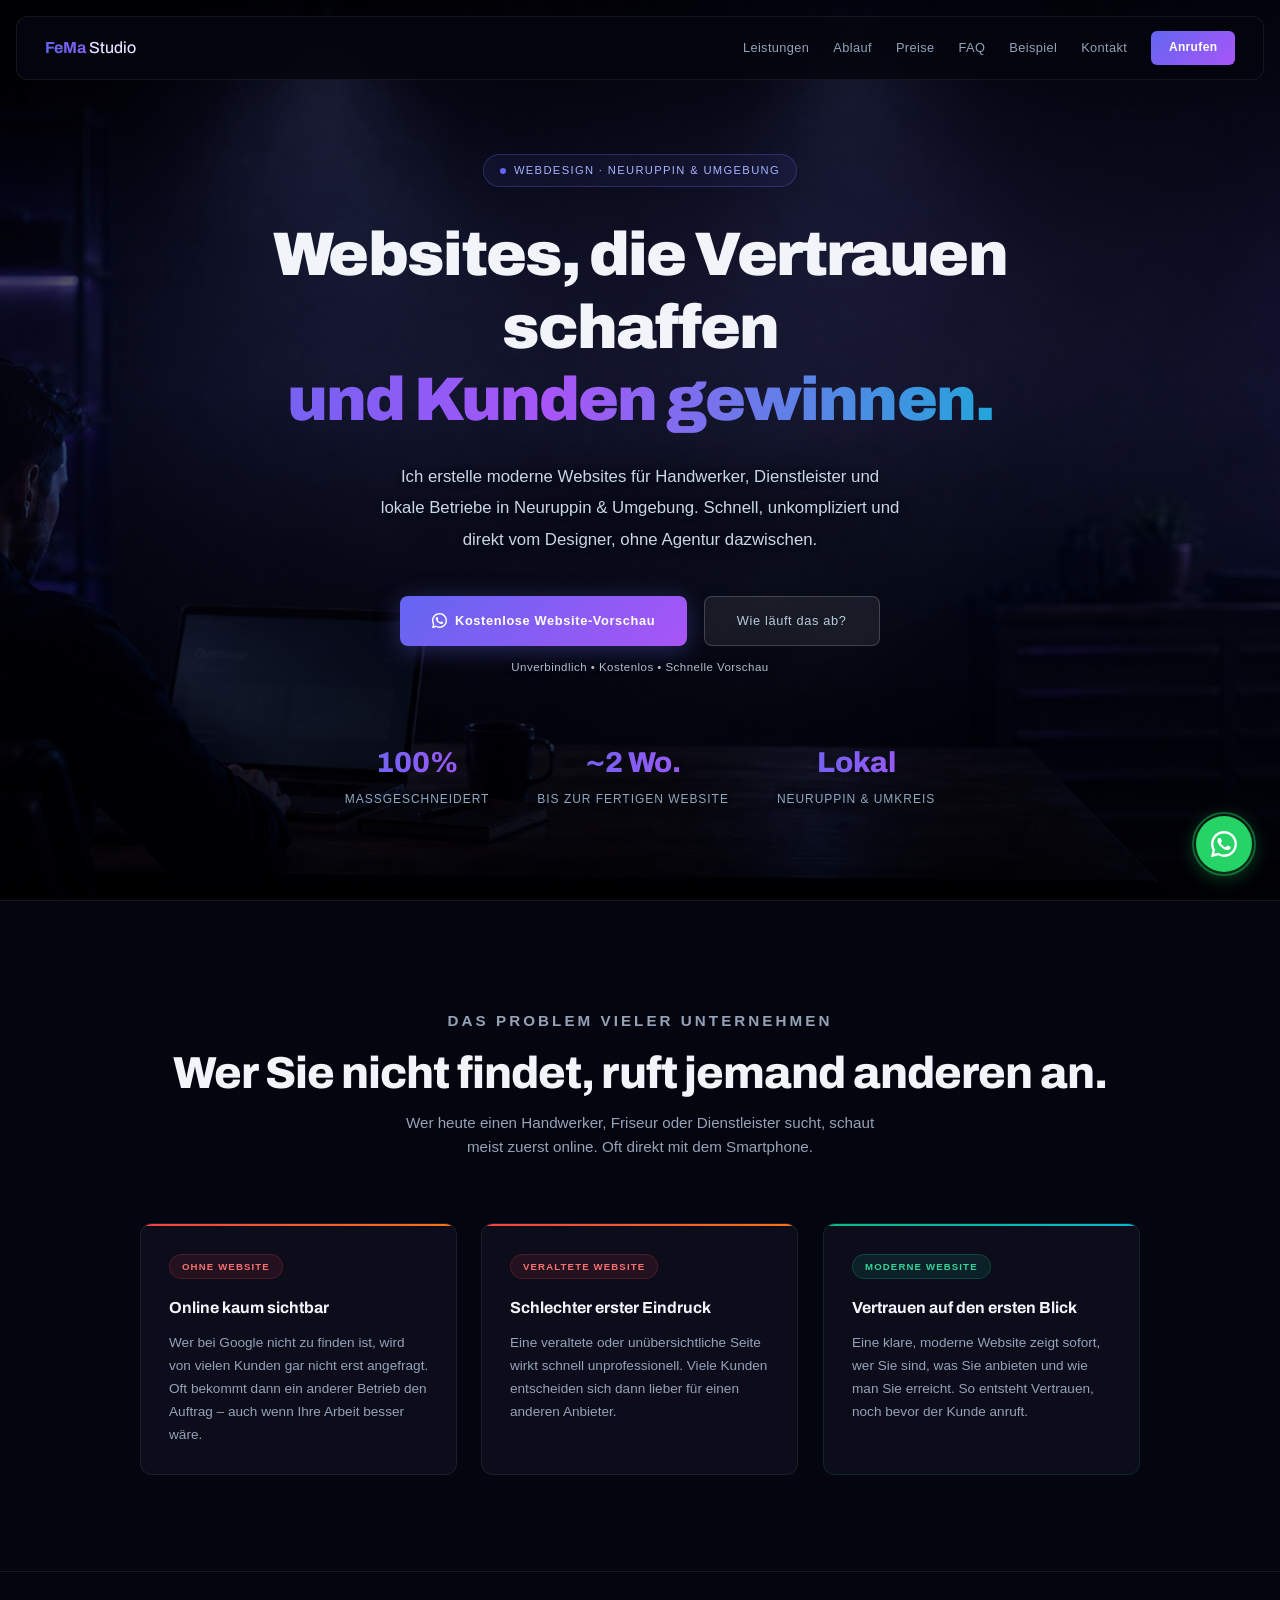
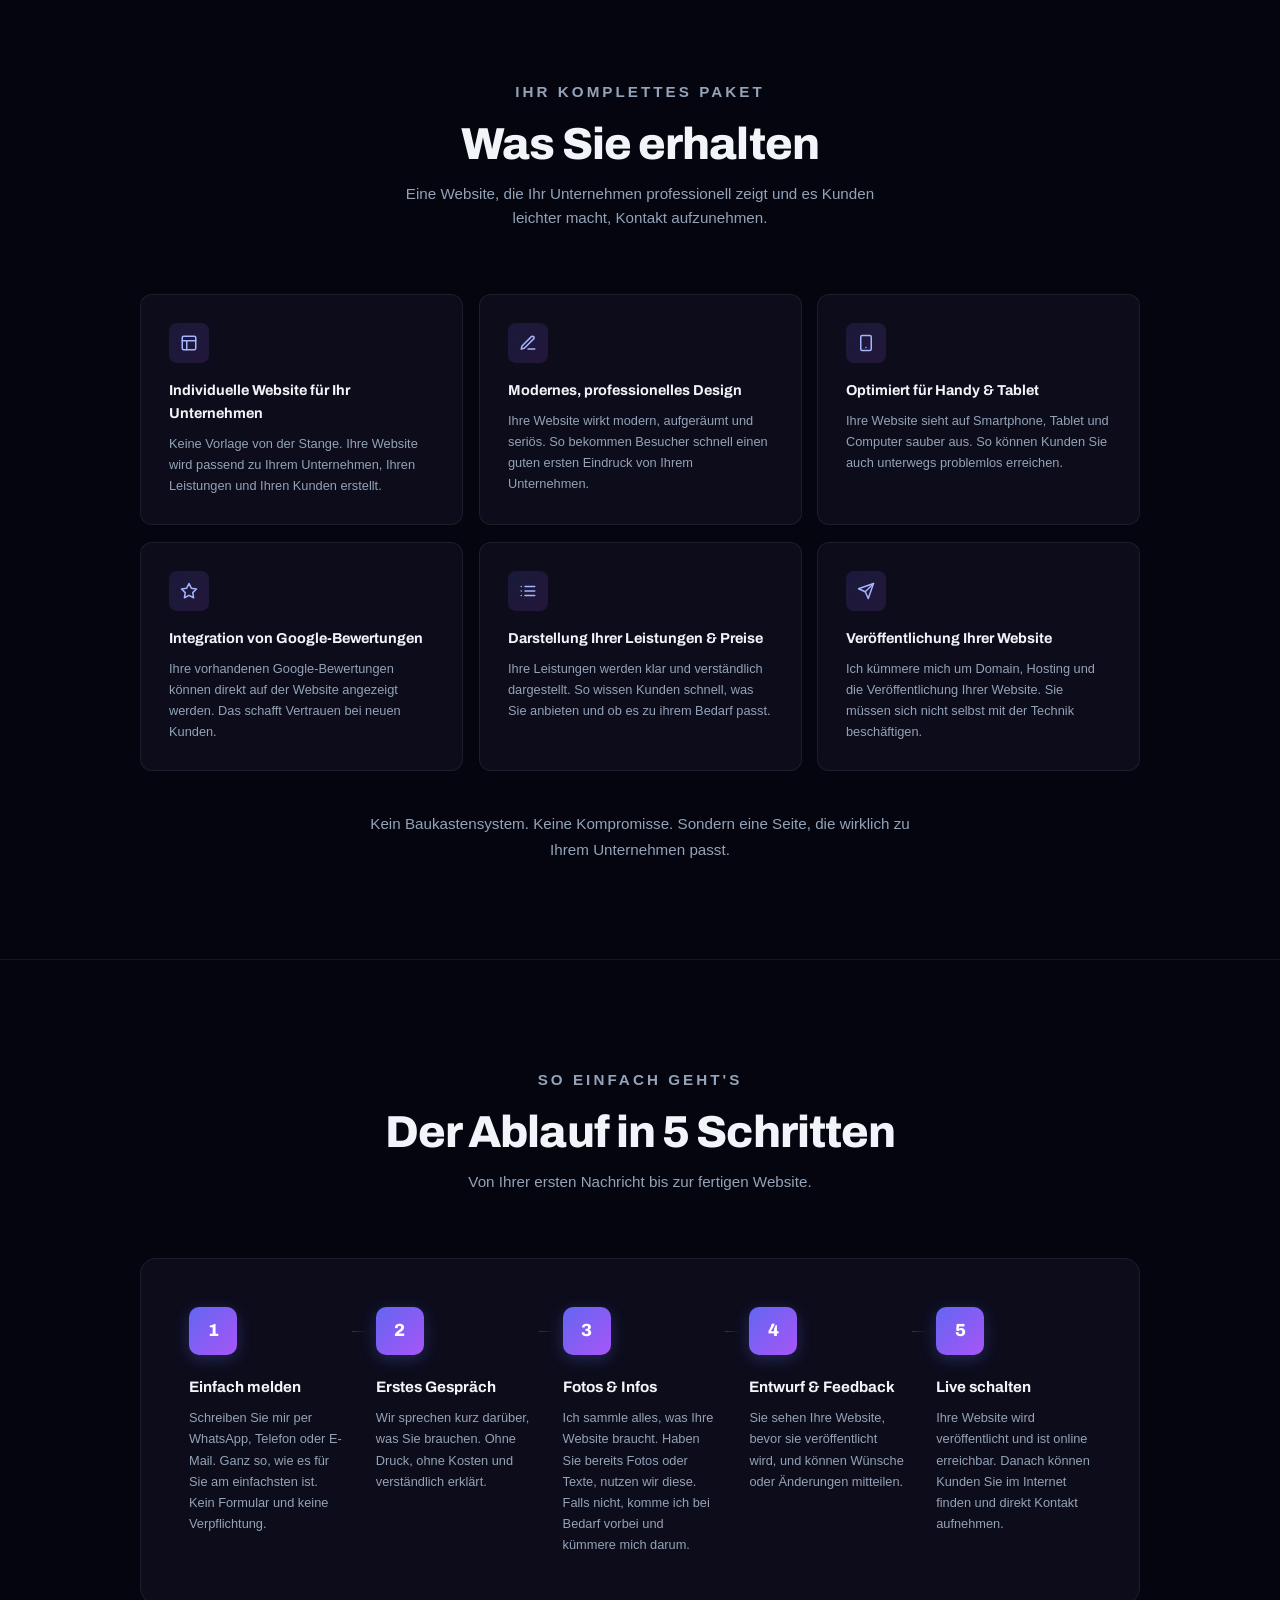
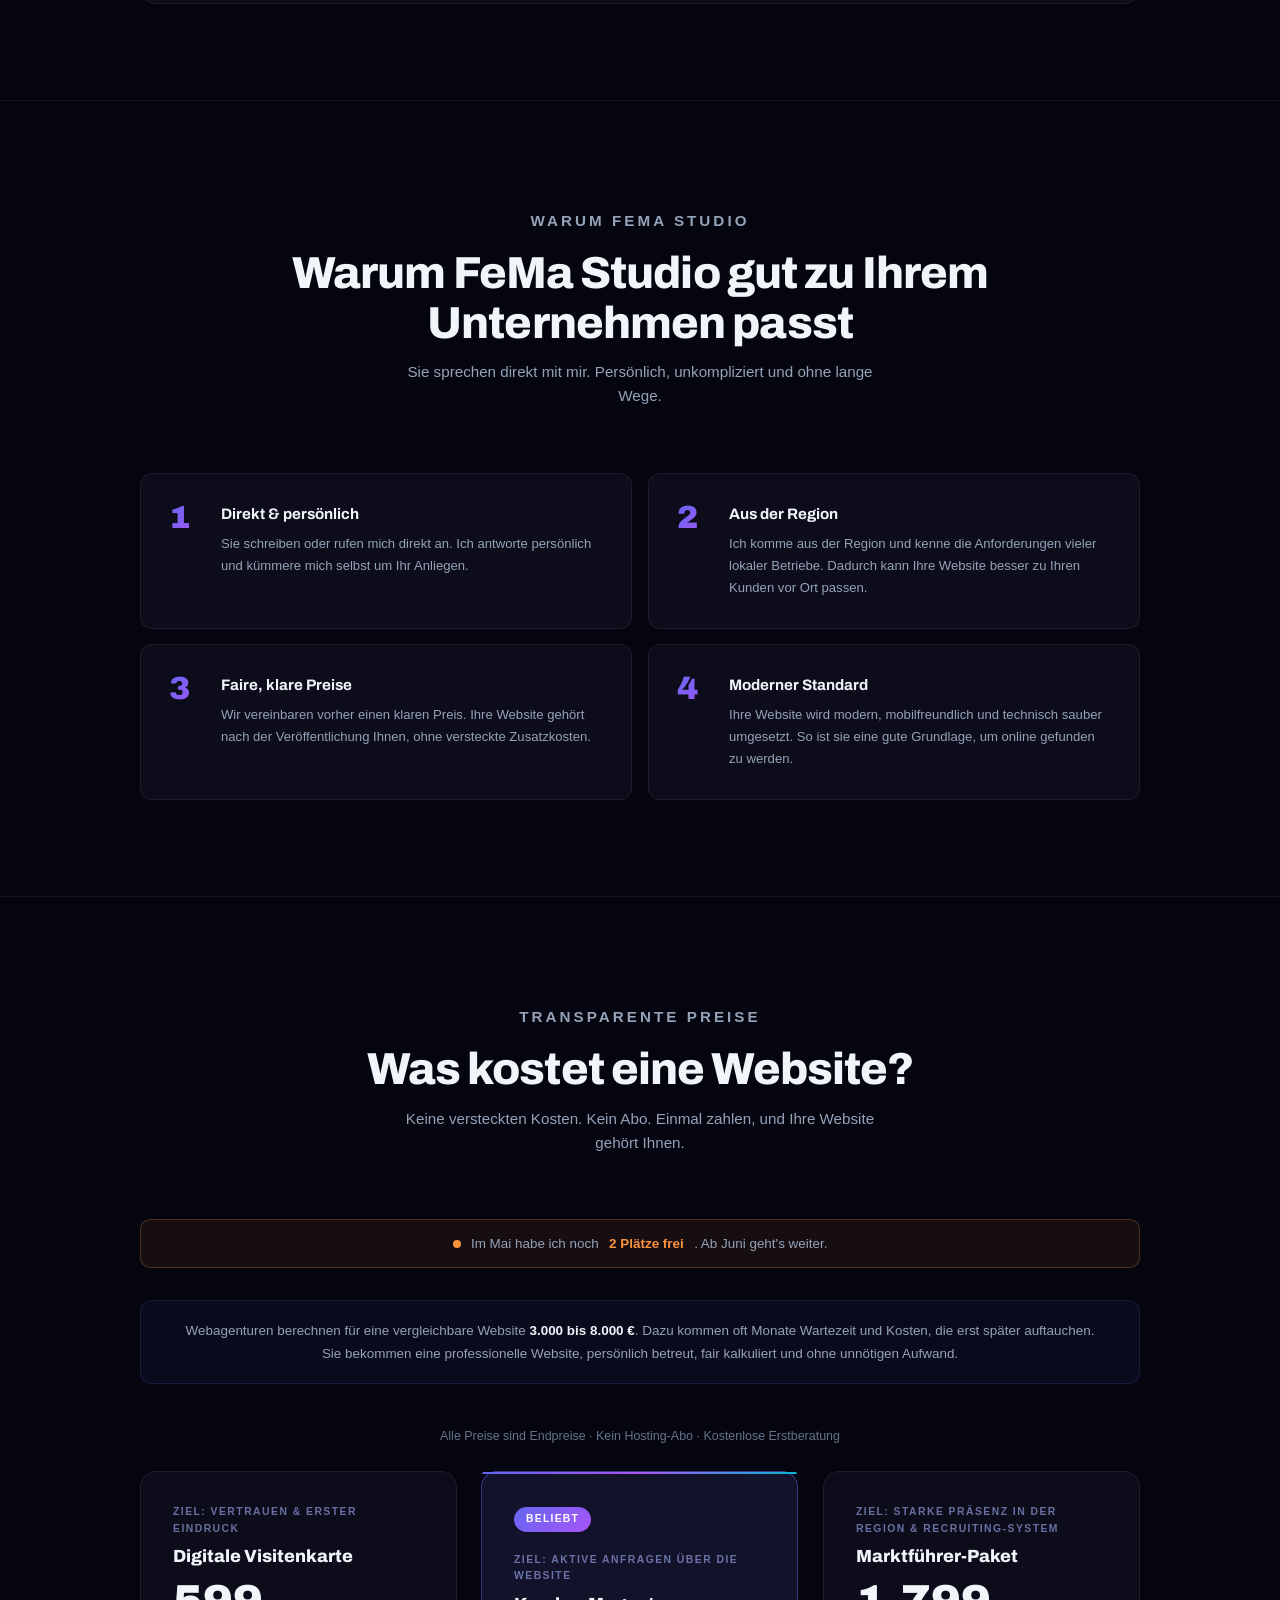
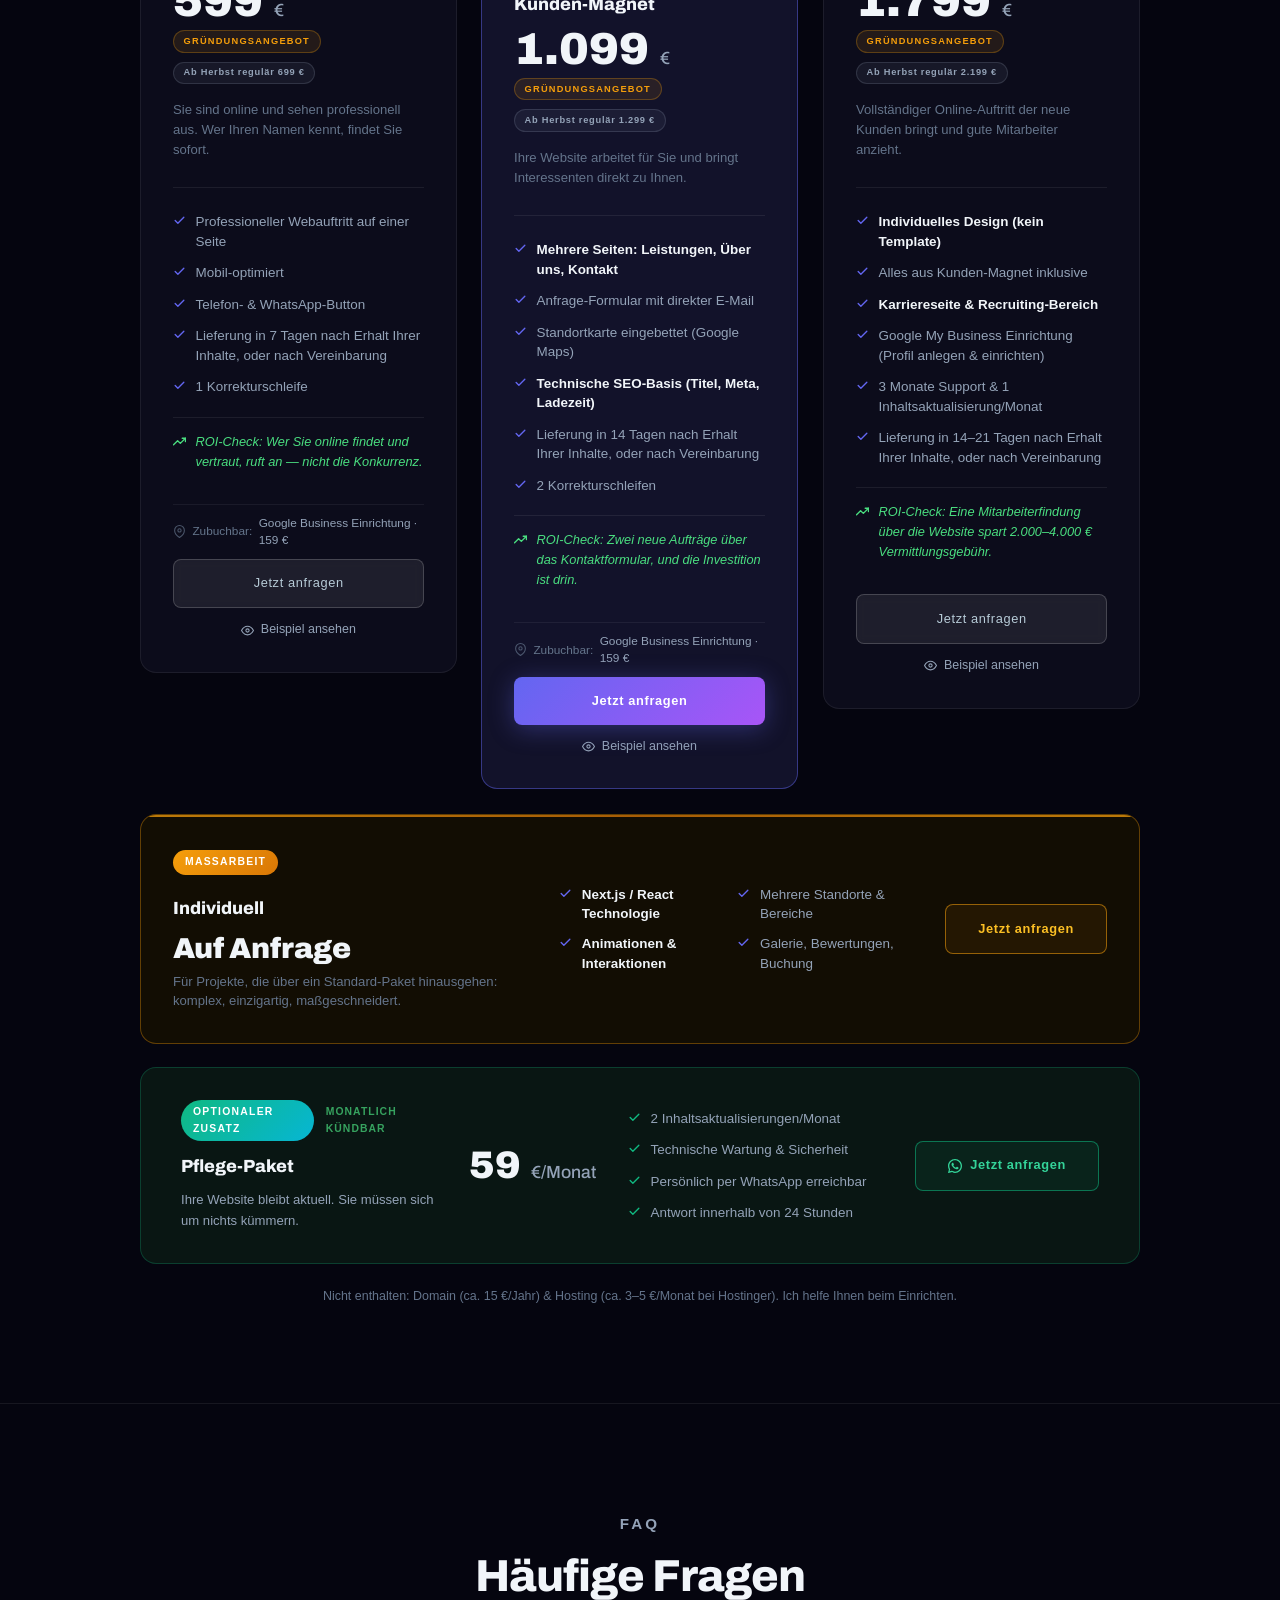
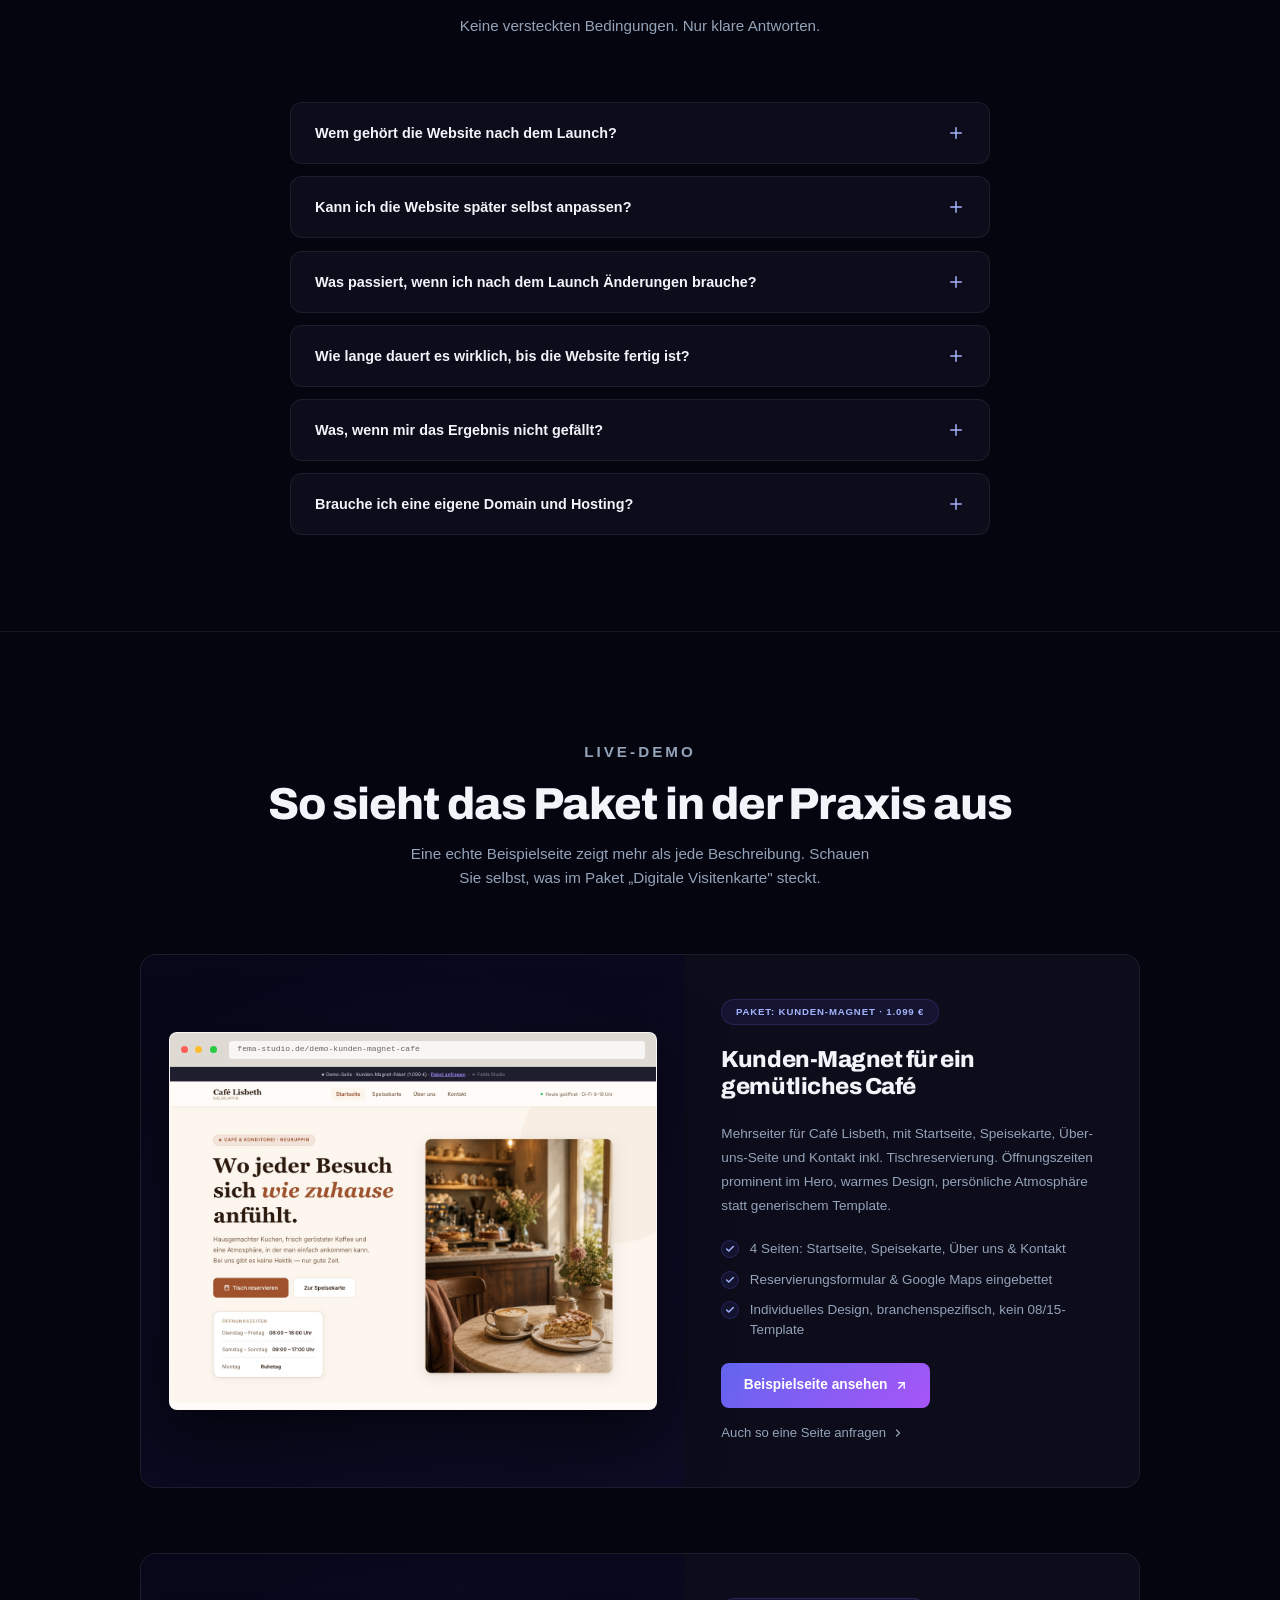
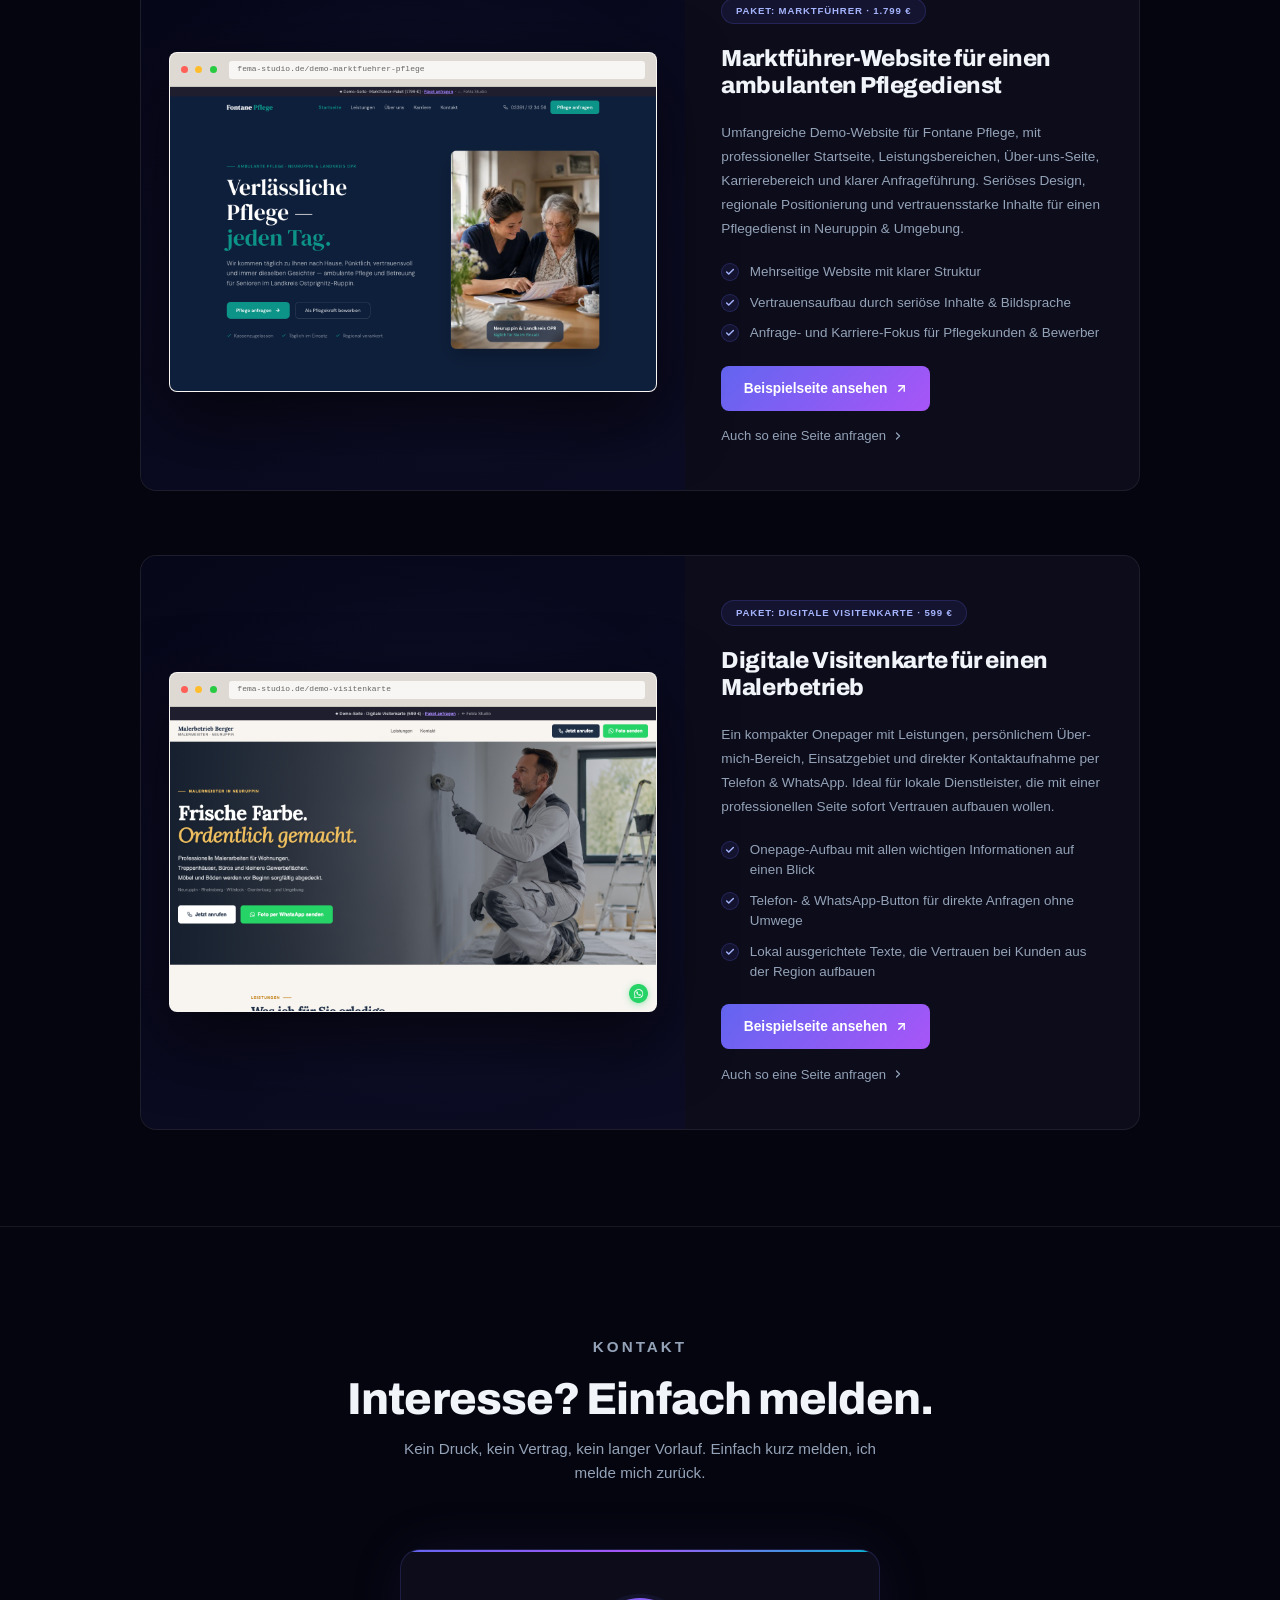
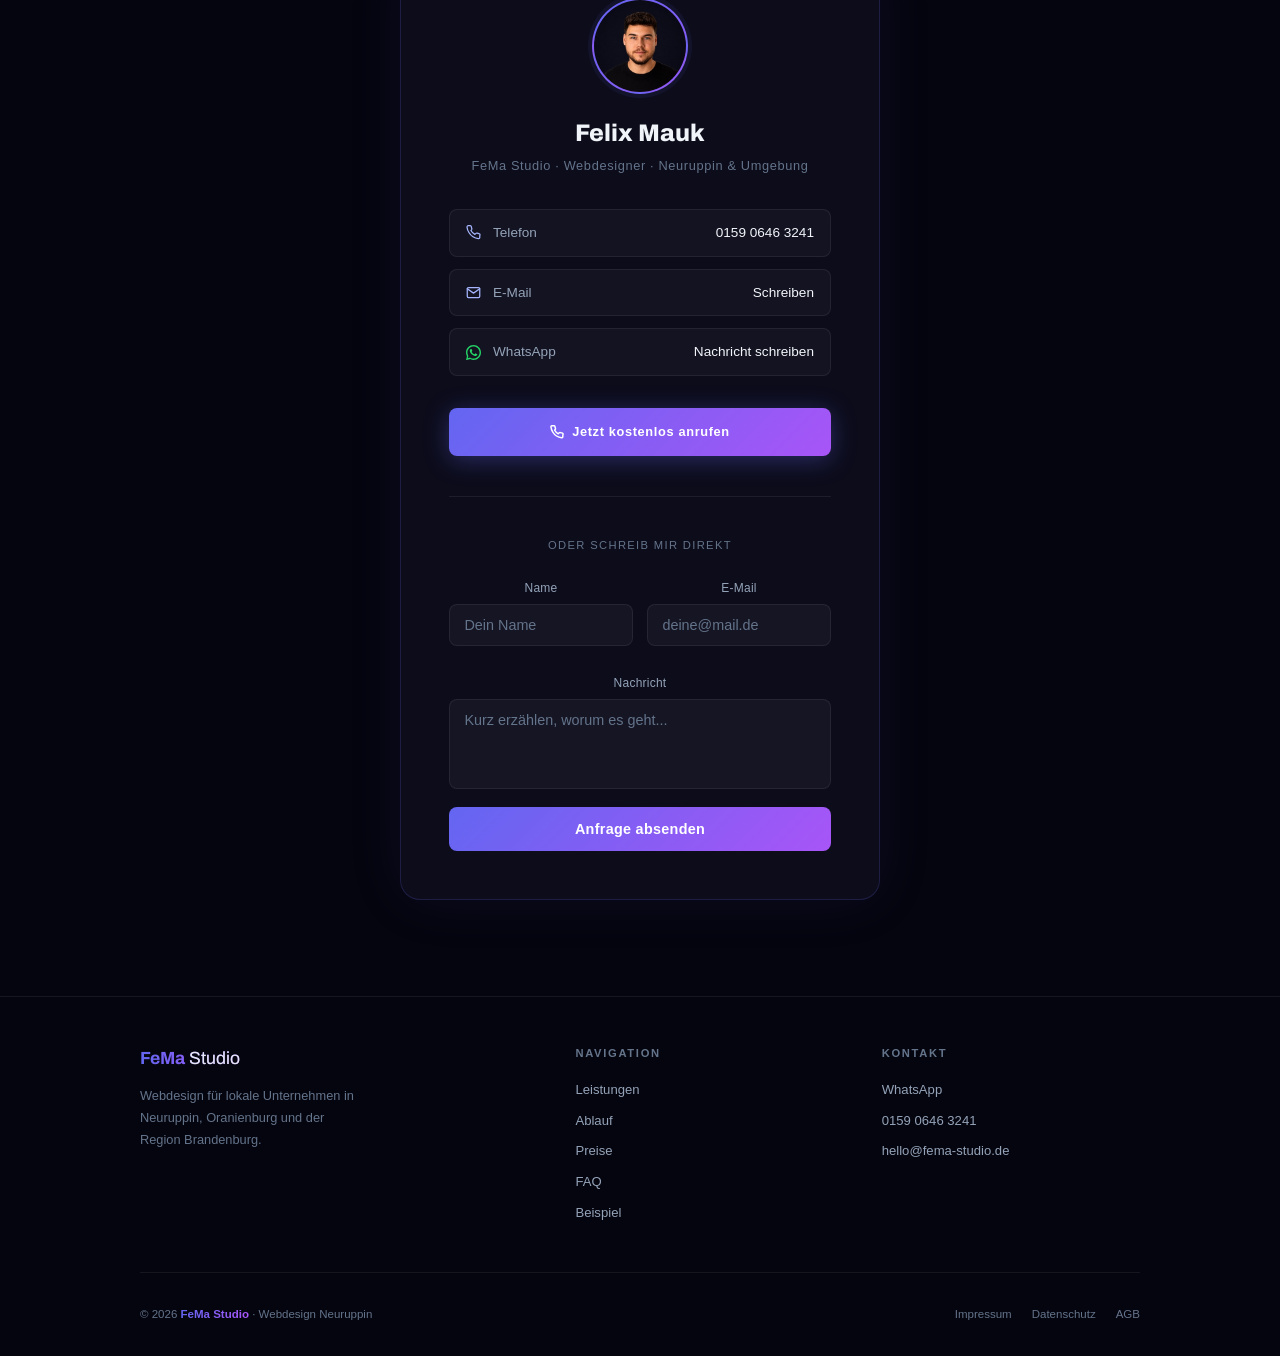
==== commit 6e0b9fb6: "Remove em dashes before 'oder' in delivery timeframes of pricing packages" ====
--- a/index.html
+++ b/index.html
@@ -1724,7 +1724,7 @@
             <li><svg xmlns="http://www.w3.org/2000/svg" width="13" height="13" viewBox="0 0 24 24" fill="none" stroke="currentColor" stroke-width="2.5" stroke-linecap="round" stroke-linejoin="round"><polyline points="20 6 9 17 4 12"/></svg> Professioneller Webauftritt auf einer Seite</li>
             <li><svg xmlns="http://www.w3.org/2000/svg" width="13" height="13" viewBox="0 0 24 24" fill="none" stroke="currentColor" stroke-width="2.5" stroke-linecap="round" stroke-linejoin="round"><polyline points="20 6 9 17 4 12"/></svg> Mobil-optimiert</li>
             <li><svg xmlns="http://www.w3.org/2000/svg" width="13" height="13" viewBox="0 0 24 24" fill="none" stroke="currentColor" stroke-width="2.5" stroke-linecap="round" stroke-linejoin="round"><polyline points="20 6 9 17 4 12"/></svg> Telefon- &amp; WhatsApp-Button</li>
-            <li><svg xmlns="http://www.w3.org/2000/svg" width="13" height="13" viewBox="0 0 24 24" fill="none" stroke="currentColor" stroke-width="2.5" stroke-linecap="round" stroke-linejoin="round"><polyline points="20 6 9 17 4 12"/></svg> Lieferung in 7 Tagen nach Erhalt Ihrer Inhalte — oder nach Vereinbarung</li>
+            <li><svg xmlns="http://www.w3.org/2000/svg" width="13" height="13" viewBox="0 0 24 24" fill="none" stroke="currentColor" stroke-width="2.5" stroke-linecap="round" stroke-linejoin="round"><polyline points="20 6 9 17 4 12"/></svg> Lieferung in 7 Tagen nach Erhalt Ihrer Inhalte, oder nach Vereinbarung</li>
             <li><svg xmlns="http://www.w3.org/2000/svg" width="13" height="13" viewBox="0 0 24 24" fill="none" stroke="currentColor" stroke-width="2.5" stroke-linecap="round" stroke-linejoin="round"><polyline points="20 6 9 17 4 12"/></svg> 1 Korrekturschleife</li>
             <li class="roi"><svg xmlns="http://www.w3.org/2000/svg" width="13" height="13" viewBox="0 0 24 24" fill="none" stroke="currentColor" stroke-width="2.5" stroke-linecap="round" stroke-linejoin="round"><polyline points="23 6 13.5 15.5 8.5 10.5 1 18"/><polyline points="17 6 23 6 23 12"/></svg> ROI-Check: Wer Sie online findet und vertraut, ruft an — nicht die Konkurrenz.</li>
           </ul>
@@ -1756,7 +1756,7 @@
             <li><svg xmlns="http://www.w3.org/2000/svg" width="13" height="13" viewBox="0 0 24 24" fill="none" stroke="currentColor" stroke-width="2.5" stroke-linecap="round" stroke-linejoin="round"><polyline points="20 6 9 17 4 12"/></svg> Anfrage-Formular mit direkter E-Mail</li>
             <li><svg xmlns="http://www.w3.org/2000/svg" width="13" height="13" viewBox="0 0 24 24" fill="none" stroke="currentColor" stroke-width="2.5" stroke-linecap="round" stroke-linejoin="round"><polyline points="20 6 9 17 4 12"/></svg> Standortkarte eingebettet (Google Maps)</li>
             <li class="hl"><svg xmlns="http://www.w3.org/2000/svg" width="13" height="13" viewBox="0 0 24 24" fill="none" stroke="currentColor" stroke-width="2.5" stroke-linecap="round" stroke-linejoin="round"><polyline points="20 6 9 17 4 12"/></svg> Technische SEO-Basis (Titel, Meta, Ladezeit)</li>
-            <li><svg xmlns="http://www.w3.org/2000/svg" width="13" height="13" viewBox="0 0 24 24" fill="none" stroke="currentColor" stroke-width="2.5" stroke-linecap="round" stroke-linejoin="round"><polyline points="20 6 9 17 4 12"/></svg> Lieferung in 14 Tagen nach Erhalt Ihrer Inhalte — oder nach Vereinbarung</li>
+            <li><svg xmlns="http://www.w3.org/2000/svg" width="13" height="13" viewBox="0 0 24 24" fill="none" stroke="currentColor" stroke-width="2.5" stroke-linecap="round" stroke-linejoin="round"><polyline points="20 6 9 17 4 12"/></svg> Lieferung in 14 Tagen nach Erhalt Ihrer Inhalte, oder nach Vereinbarung</li>
             <li><svg xmlns="http://www.w3.org/2000/svg" width="13" height="13" viewBox="0 0 24 24" fill="none" stroke="currentColor" stroke-width="2.5" stroke-linecap="round" stroke-linejoin="round"><polyline points="20 6 9 17 4 12"/></svg> 2 Korrekturschleifen</li>
             <li class="roi"><svg xmlns="http://www.w3.org/2000/svg" width="13" height="13" viewBox="0 0 24 24" fill="none" stroke="currentColor" stroke-width="2.5" stroke-linecap="round" stroke-linejoin="round"><polyline points="23 6 13.5 15.5 8.5 10.5 1 18"/><polyline points="17 6 23 6 23 12"/></svg> ROI-Check: Zwei neue Aufträge über das Kontaktformular, und die Investition ist drin.</li>
           </ul>
@@ -1788,7 +1788,7 @@
             <li class="hl"><svg xmlns="http://www.w3.org/2000/svg" width="13" height="13" viewBox="0 0 24 24" fill="none" stroke="currentColor" stroke-width="2.5" stroke-linecap="round" stroke-linejoin="round"><polyline points="20 6 9 17 4 12"/></svg> Karriereseite &amp; Recruiting-Bereich</li>
             <li><svg xmlns="http://www.w3.org/2000/svg" width="13" height="13" viewBox="0 0 24 24" fill="none" stroke="currentColor" stroke-width="2.5" stroke-linecap="round" stroke-linejoin="round"><polyline points="20 6 9 17 4 12"/></svg> Google My Business Einrichtung (Profil anlegen &amp; einrichten)</li>
             <li><svg xmlns="http://www.w3.org/2000/svg" width="13" height="13" viewBox="0 0 24 24" fill="none" stroke="currentColor" stroke-width="2.5" stroke-linecap="round" stroke-linejoin="round"><polyline points="20 6 9 17 4 12"/></svg> 3 Monate Support &amp; 1 Inhaltsaktualisierung/Monat</li>
-            <li><svg xmlns="http://www.w3.org/2000/svg" width="13" height="13" viewBox="0 0 24 24" fill="none" stroke="currentColor" stroke-width="2.5" stroke-linecap="round" stroke-linejoin="round"><polyline points="20 6 9 17 4 12"/></svg> Lieferung in 14–21 Tagen nach Erhalt Ihrer Inhalte — oder nach Vereinbarung</li>
+            <li><svg xmlns="http://www.w3.org/2000/svg" width="13" height="13" viewBox="0 0 24 24" fill="none" stroke="currentColor" stroke-width="2.5" stroke-linecap="round" stroke-linejoin="round"><polyline points="20 6 9 17 4 12"/></svg> Lieferung in 14–21 Tagen nach Erhalt Ihrer Inhalte, oder nach Vereinbarung</li>
             <li class="roi"><svg xmlns="http://www.w3.org/2000/svg" width="13" height="13" viewBox="0 0 24 24" fill="none" stroke="currentColor" stroke-width="2.5" stroke-linecap="round" stroke-linejoin="round"><polyline points="23 6 13.5 15.5 8.5 10.5 1 18"/><polyline points="17 6 23 6 23 12"/></svg> ROI-Check: Eine Mitarbeiterfindung über die Website spart 2.000–4.000 € Vermittlungsgebühr.</li>
           </ul>
           <a href="https://wa.me/4915906463241?text=Hallo%20Felix%2C%20ich%20interessiere%20mich%20für%20das%20Marktführer-Paket." target="_blank" rel="noopener noreferrer" class="btn-secondary" style="width:100%;justify-content:center;border-radius:8px;display:flex;">Jetzt anfragen</a>
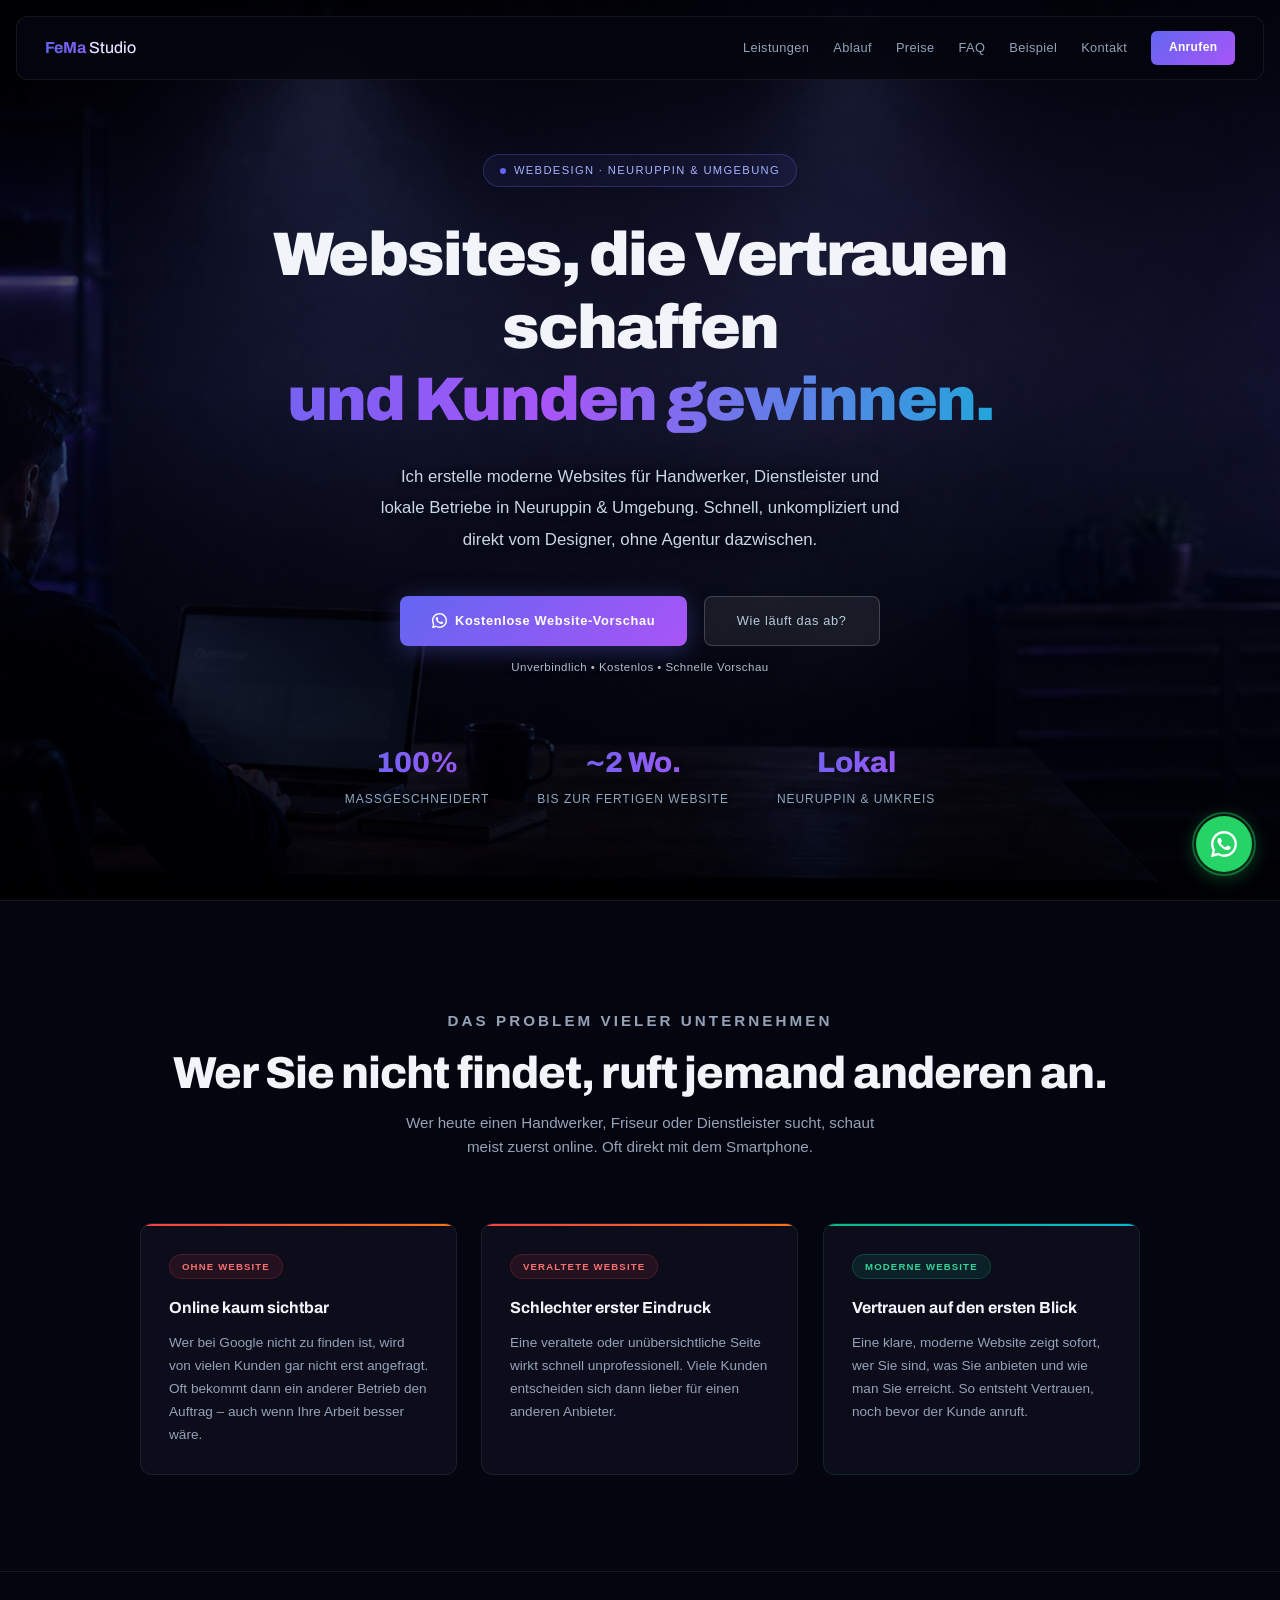
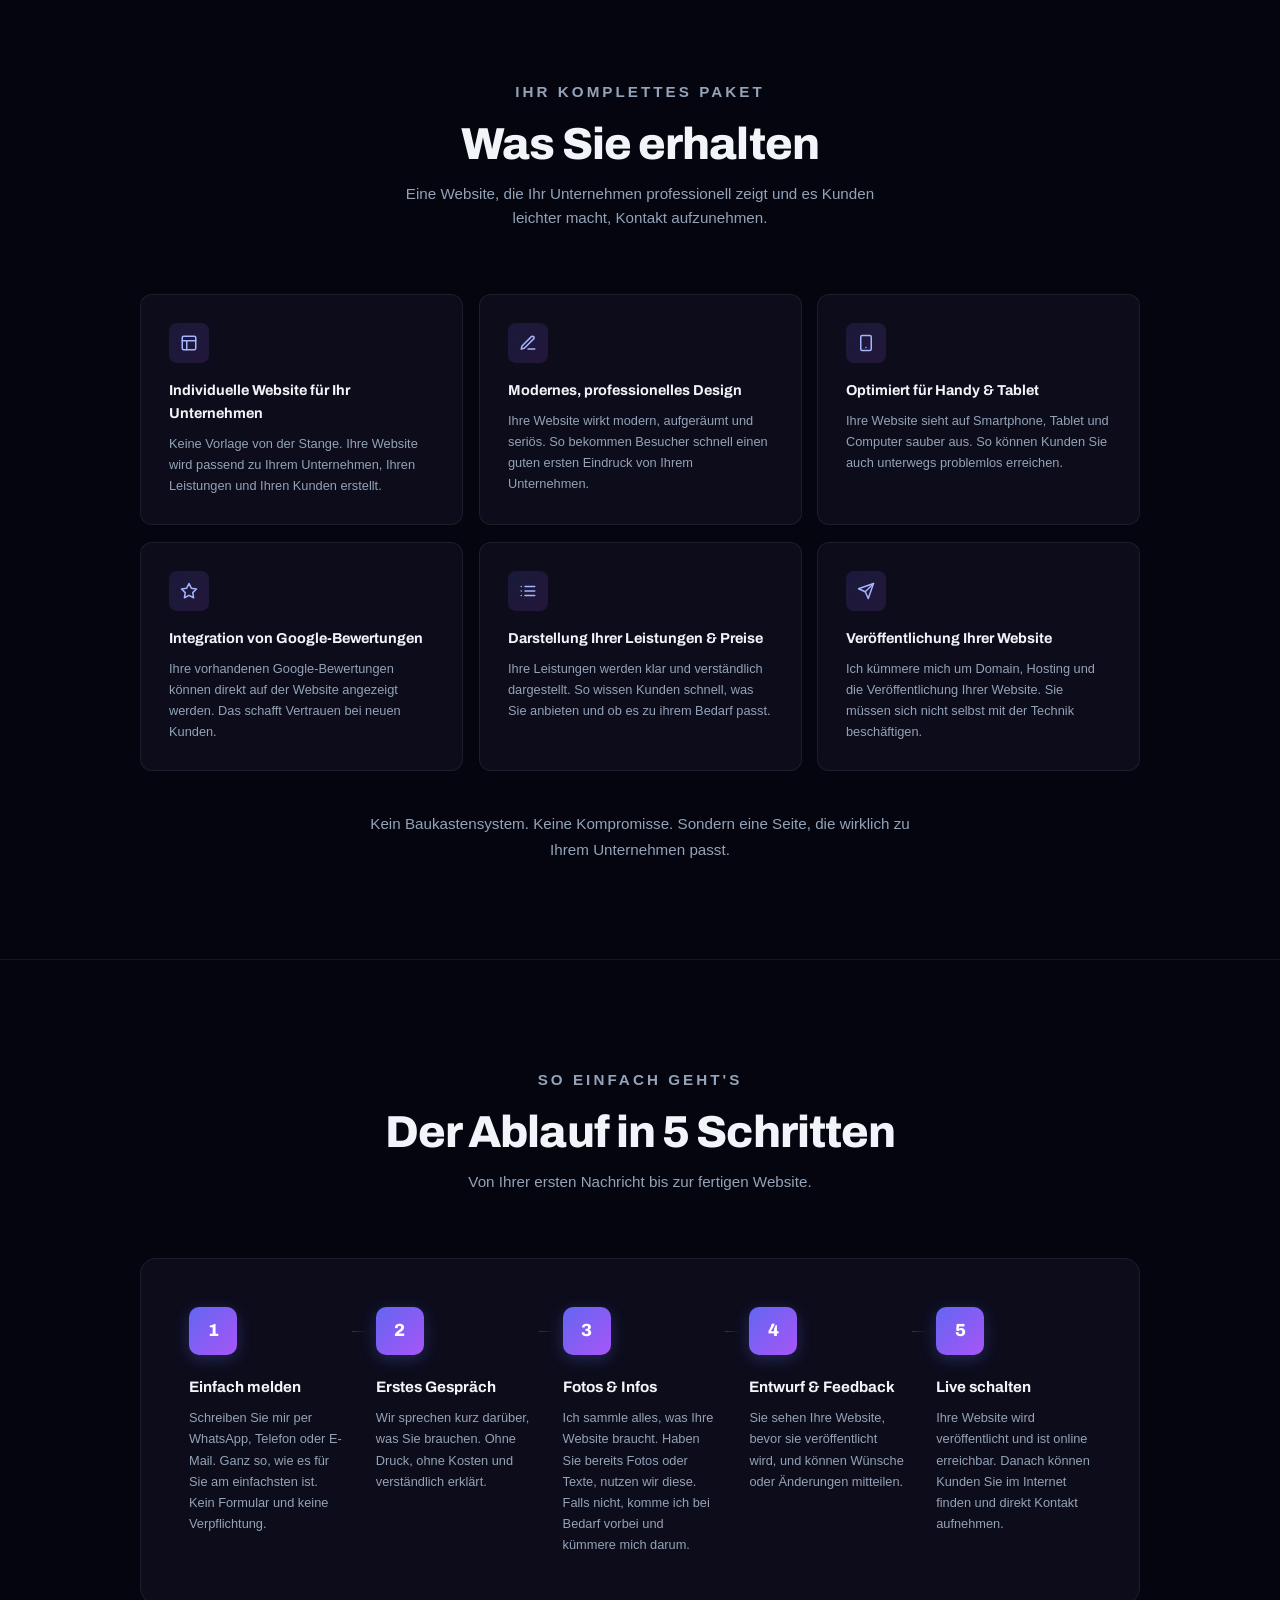
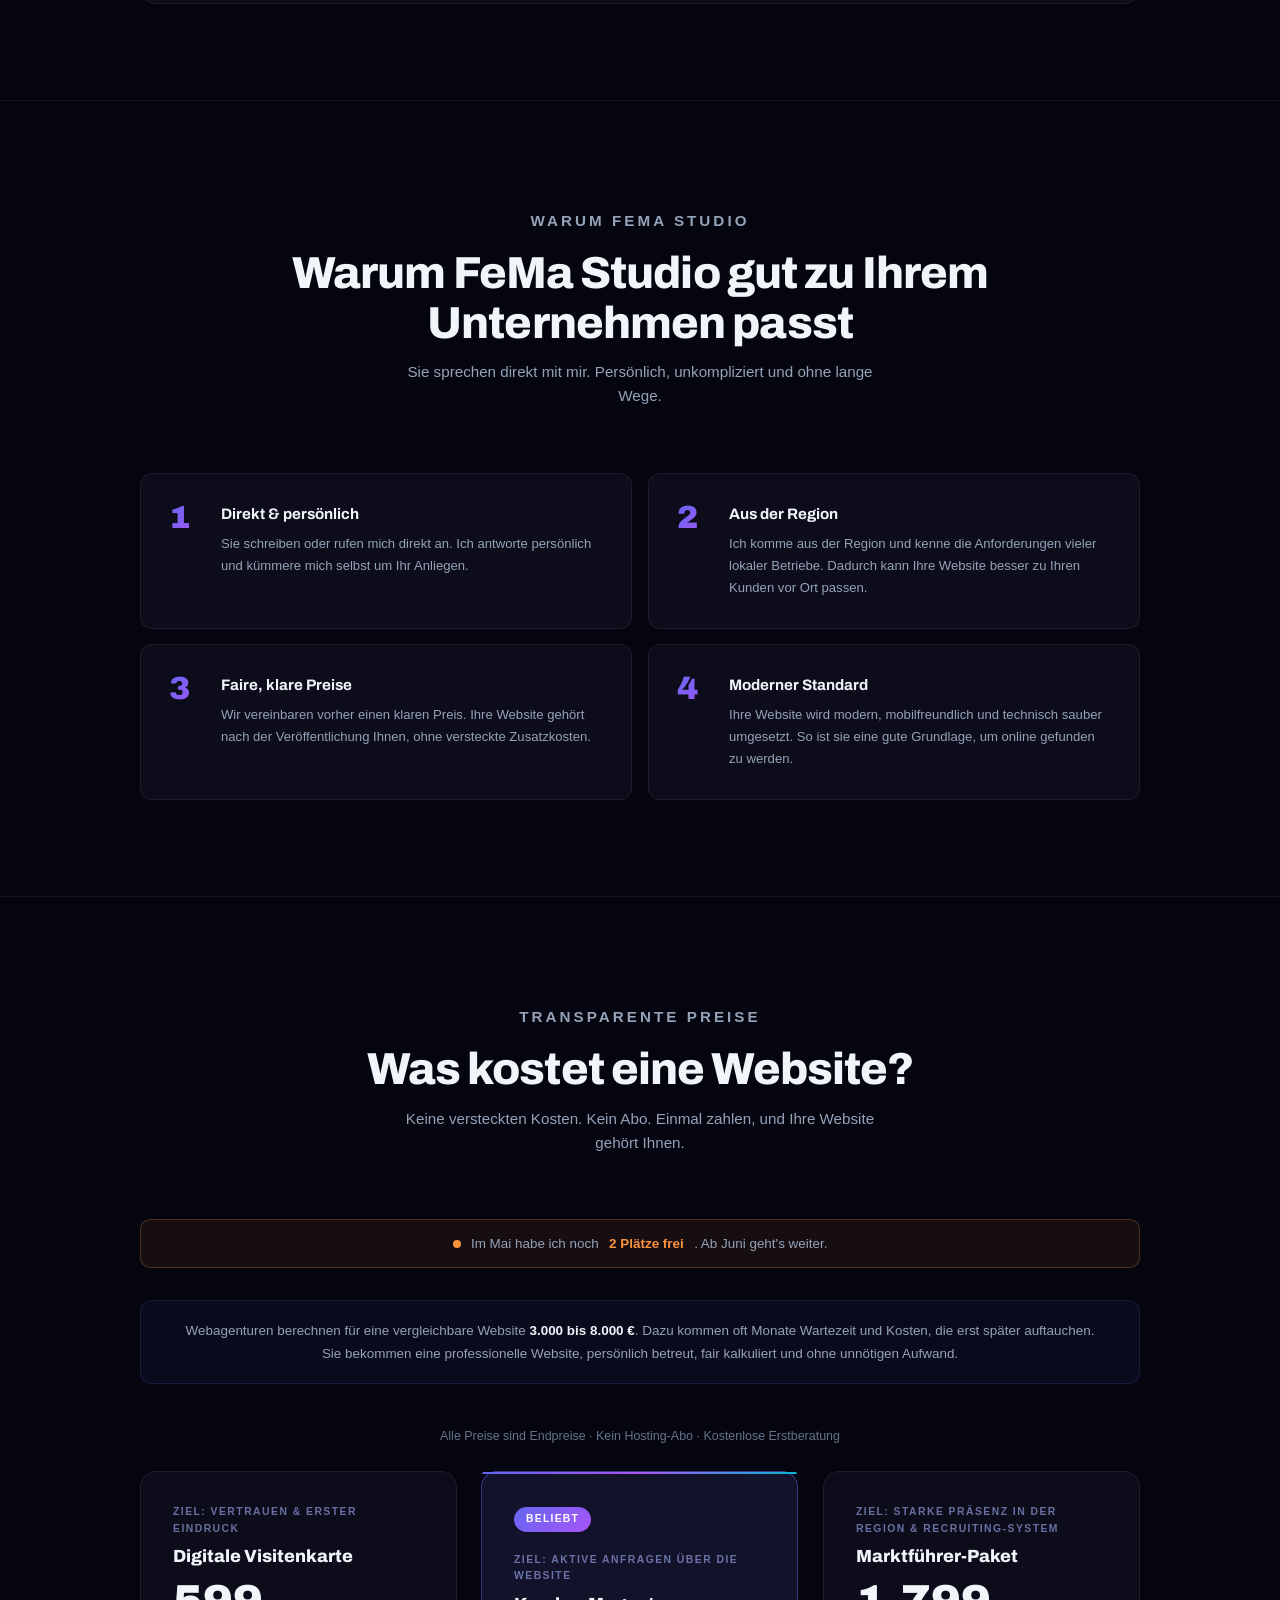
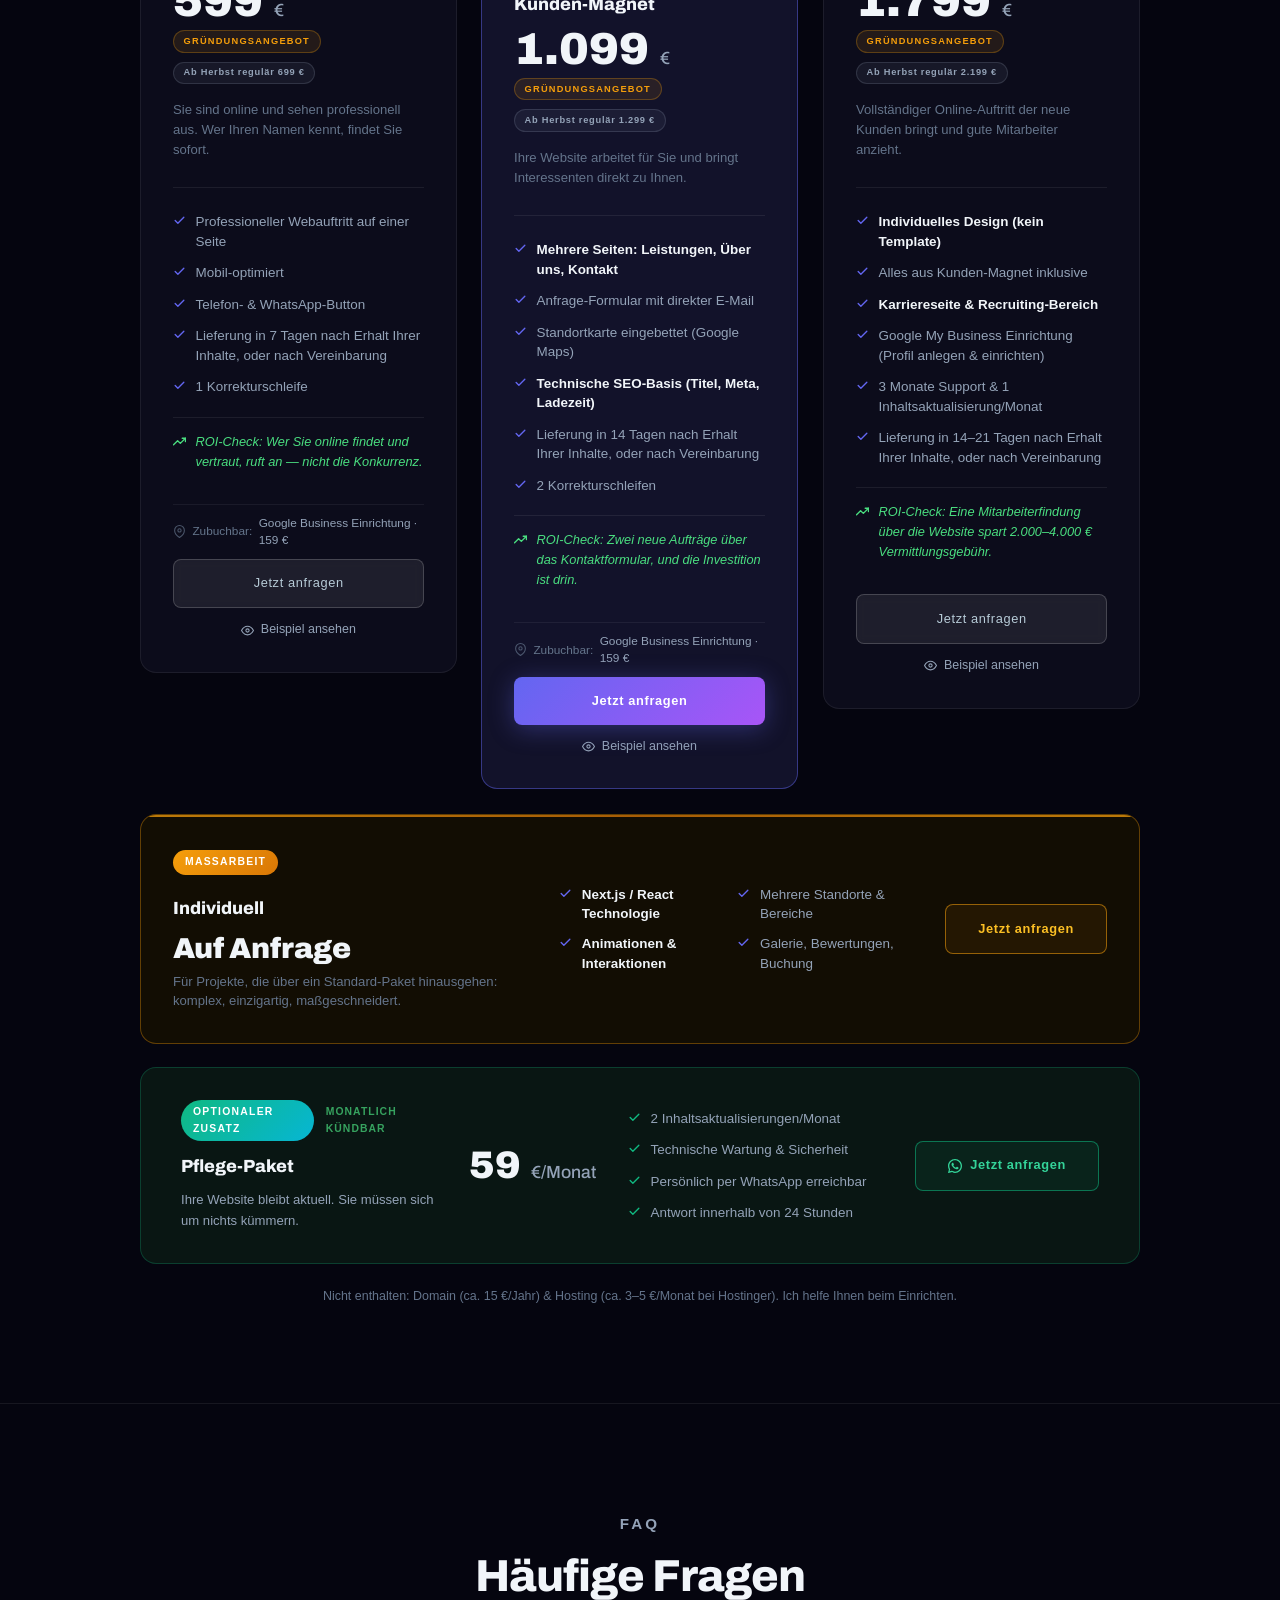
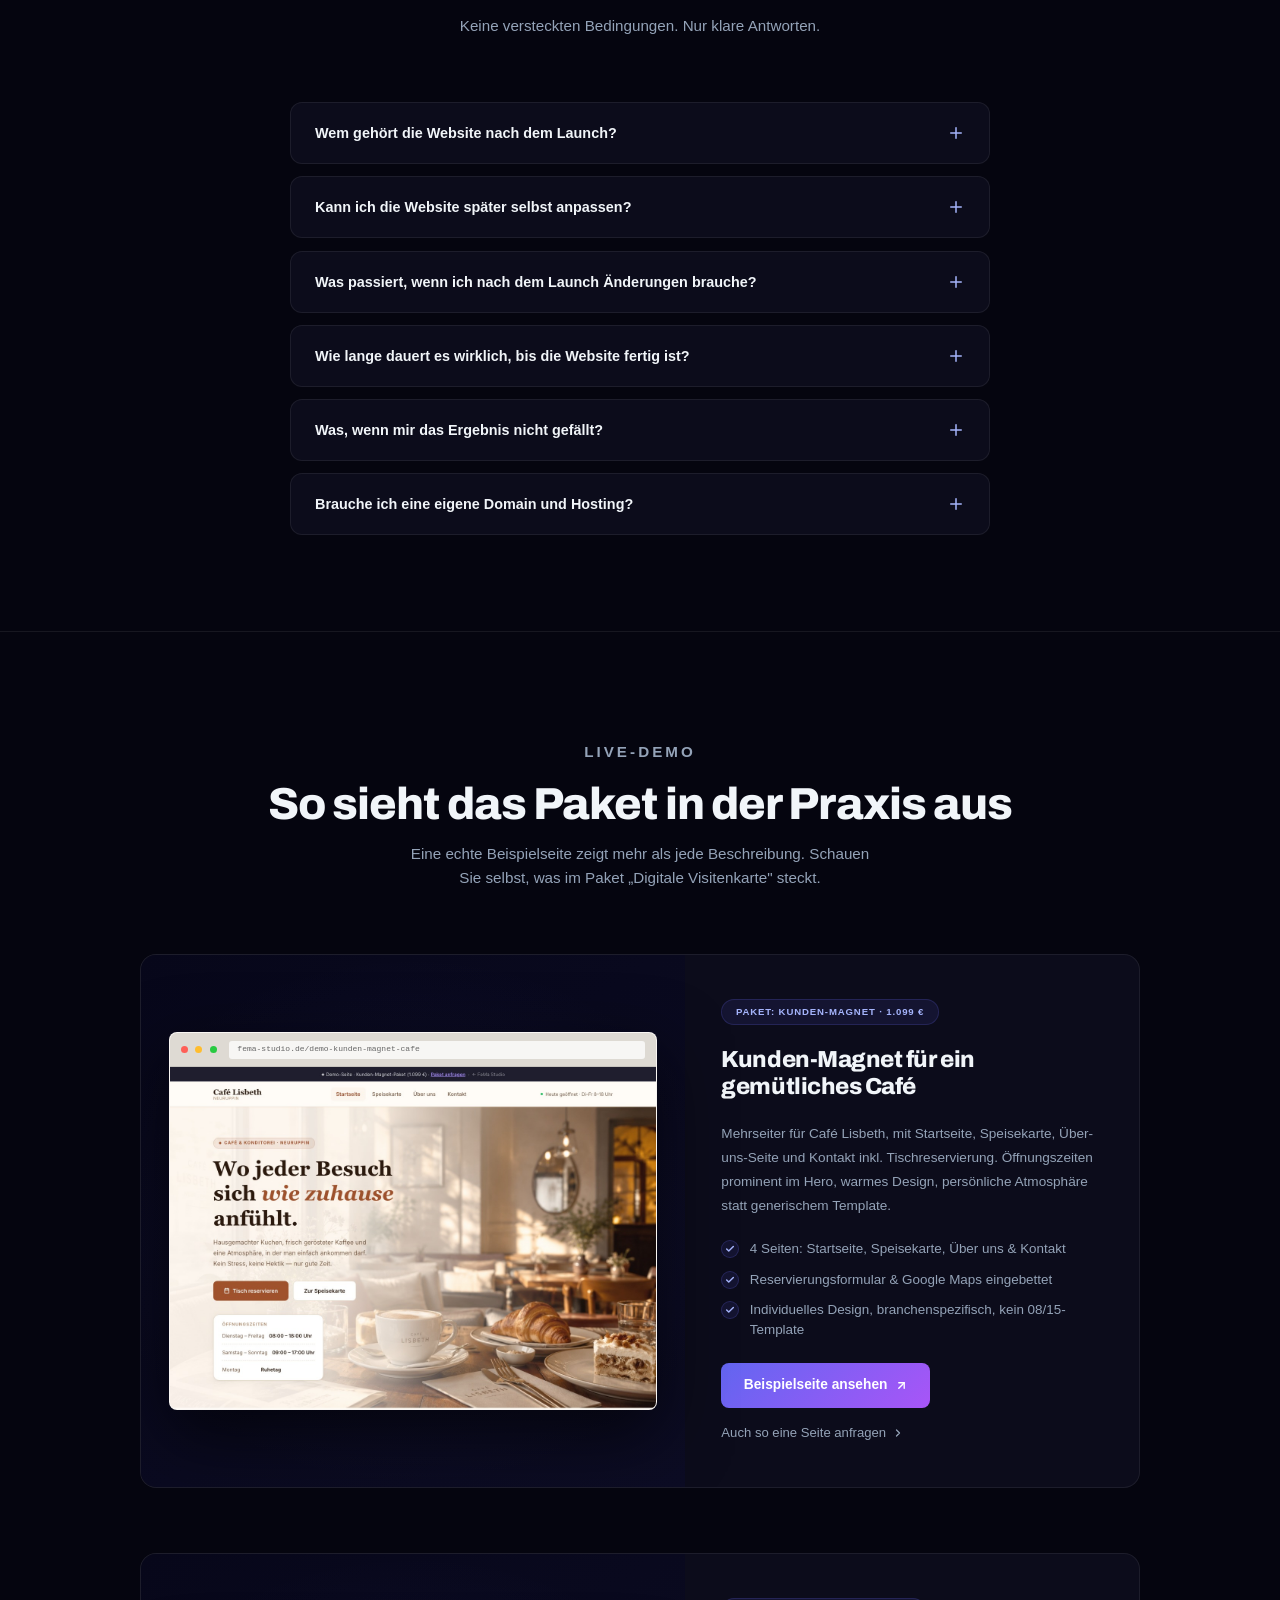
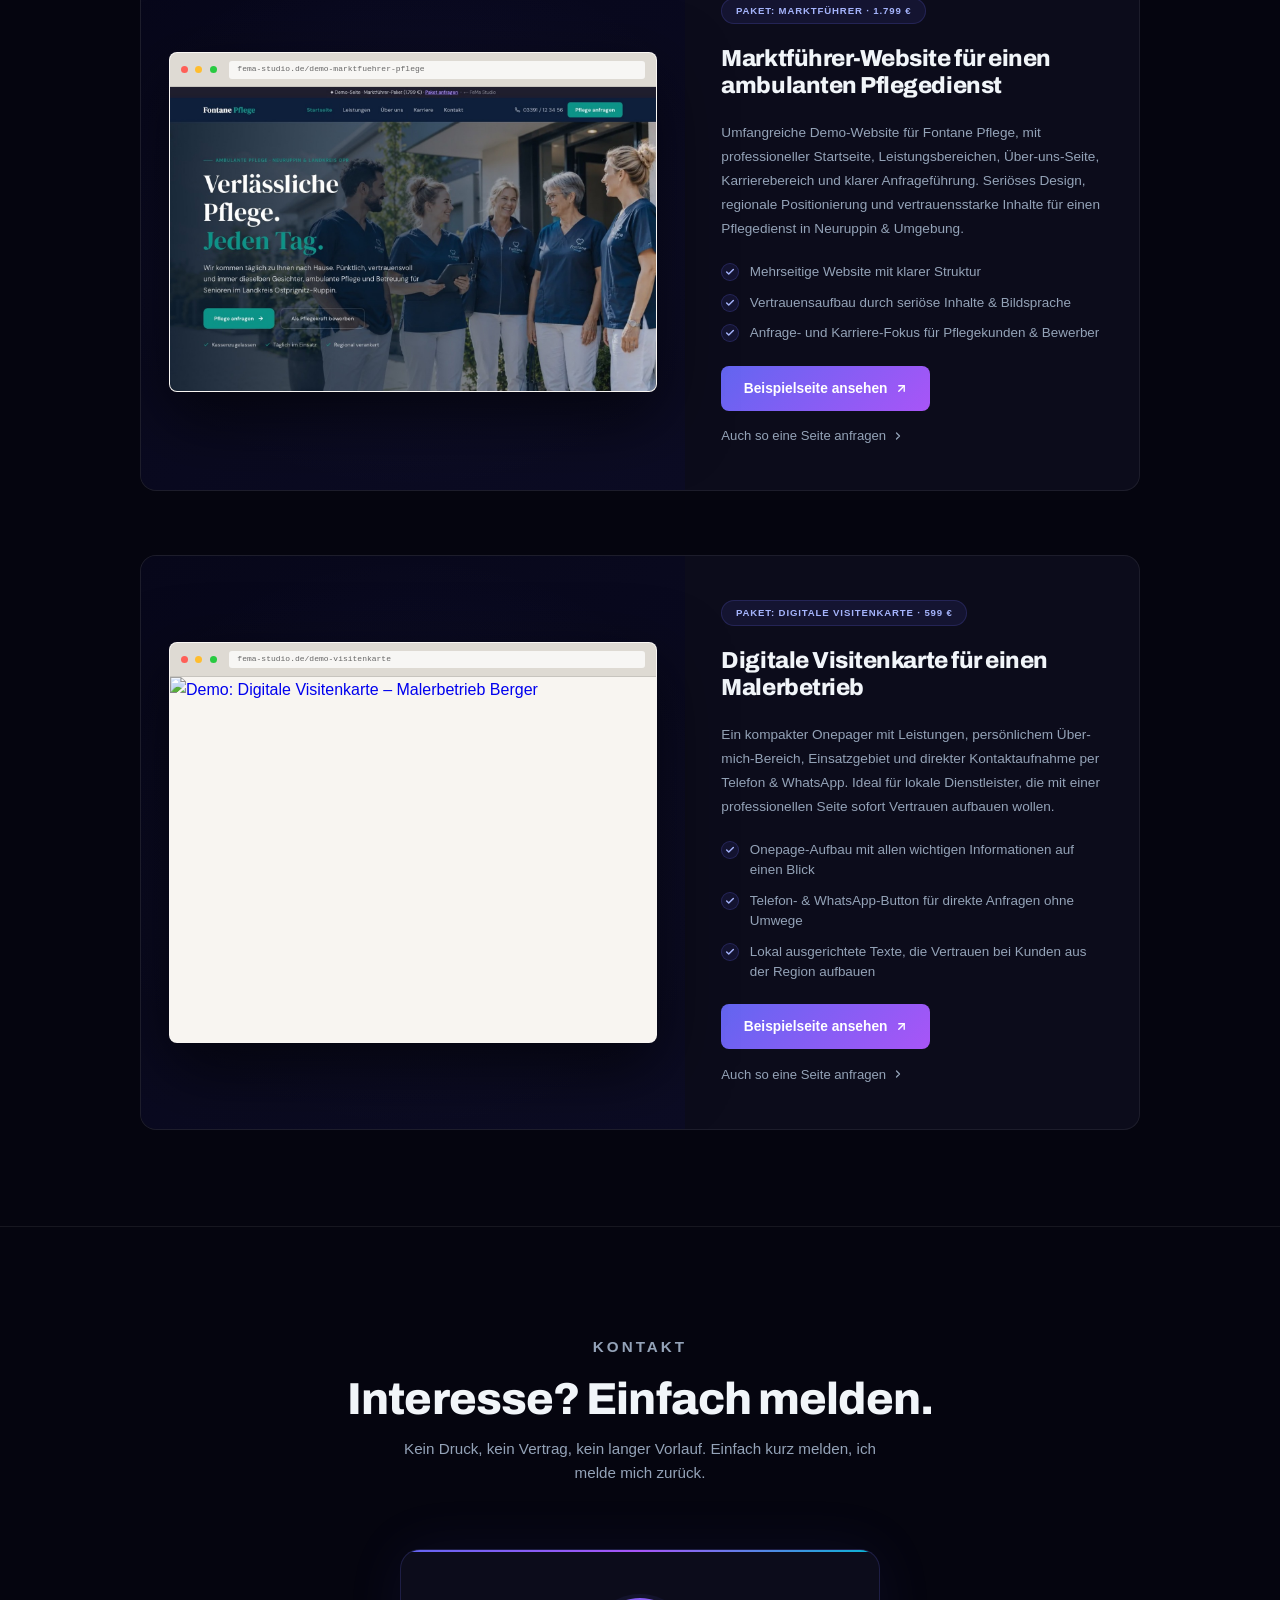
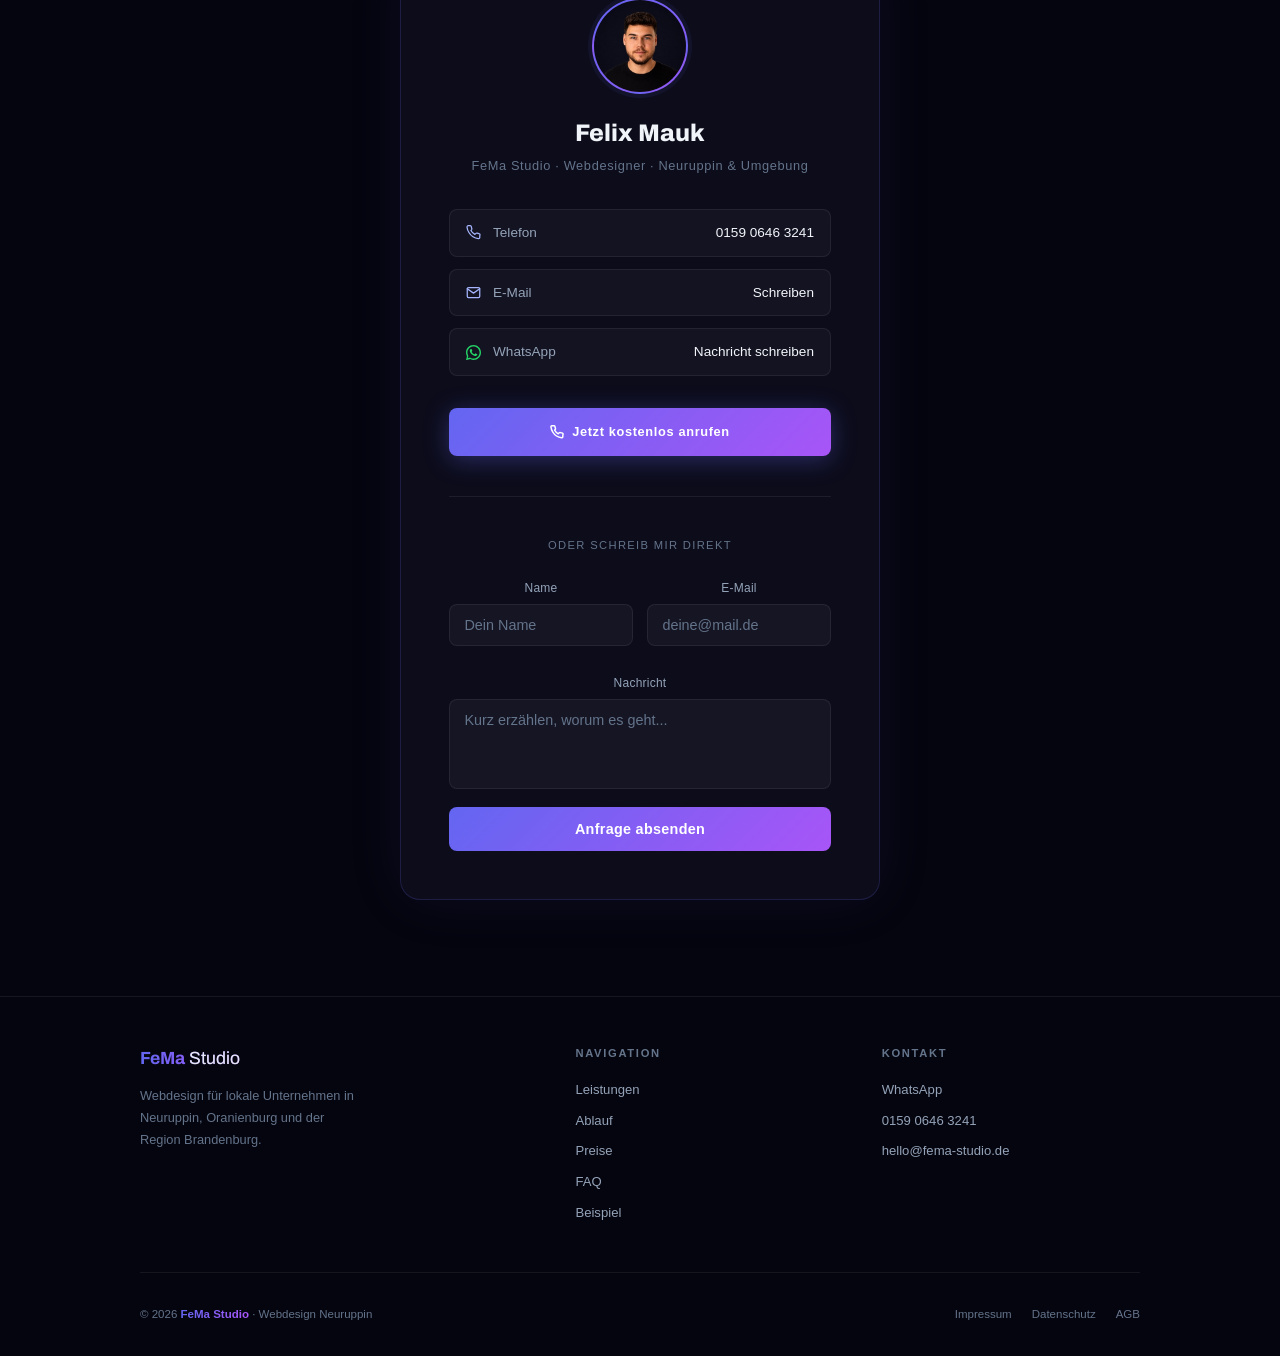
==== commit 6a7216e1: "Mobile: Demo-Cards kompakter — min-height und Padding reduziert" ====
--- a/index.html
+++ b/index.html
@@ -556,7 +556,11 @@
     }
     .demo-block:hover { border-color: rgba(99,102,241,0.22); }
     .demo-block--mb { margin-bottom: 4rem; }
-    @media (max-width: 760px) { .demo-block { grid-template-columns: 1fr; } }
+    @media (max-width: 760px) {
+      .demo-block { grid-template-columns: 1fr; }
+      .demo-visual-col { min-height: 0; padding: 1rem 1.25rem 0.75rem; }
+      .demo-block--mb { margin-bottom: 2.5rem; }
+    }
 
     .demo-visual-col {
       background: linear-gradient(145deg, #07071a, #0c0c24);
@@ -657,6 +661,7 @@
       .demo-info-col { padding: 1.75rem 1.5rem; }
       .demo-title { font-size: 1.25rem; }
       .demo-btn-primary { width: 100%; justify-content: center; }
+      .demo-visual-col { padding: 0.75rem 1rem 0.5rem; }
     }
 
     /* KONTAKT */
@@ -2087,14 +2092,17 @@
               <div class="browser-dot"></div>
               <div class="browser-url-demo">fema-studio.de/demo-visitenkarte</div>
             </div>
-            <img
-              src="demo-visitenkarte-screenshot.jpg"
-              alt="Demo: Digitale Visitenkarte – Malerbetrieb Berger"
-              class="demo-screenshot-img"
-              loading="lazy"
-              width="800"
-              height="600"
-            />
+            <picture>
+              <source srcset="demo-visitenkarte-screenshot.webp" type="image/webp">
+              <img
+                src="demo-visitenkarte-screenshot.jpg"
+                alt="Demo: Digitale Visitenkarte – Malerbetrieb Berger"
+                class="demo-screenshot-img"
+                loading="lazy"
+                width="800"
+                height="600"
+              />
+            </picture>
           </div>
         </a>
 
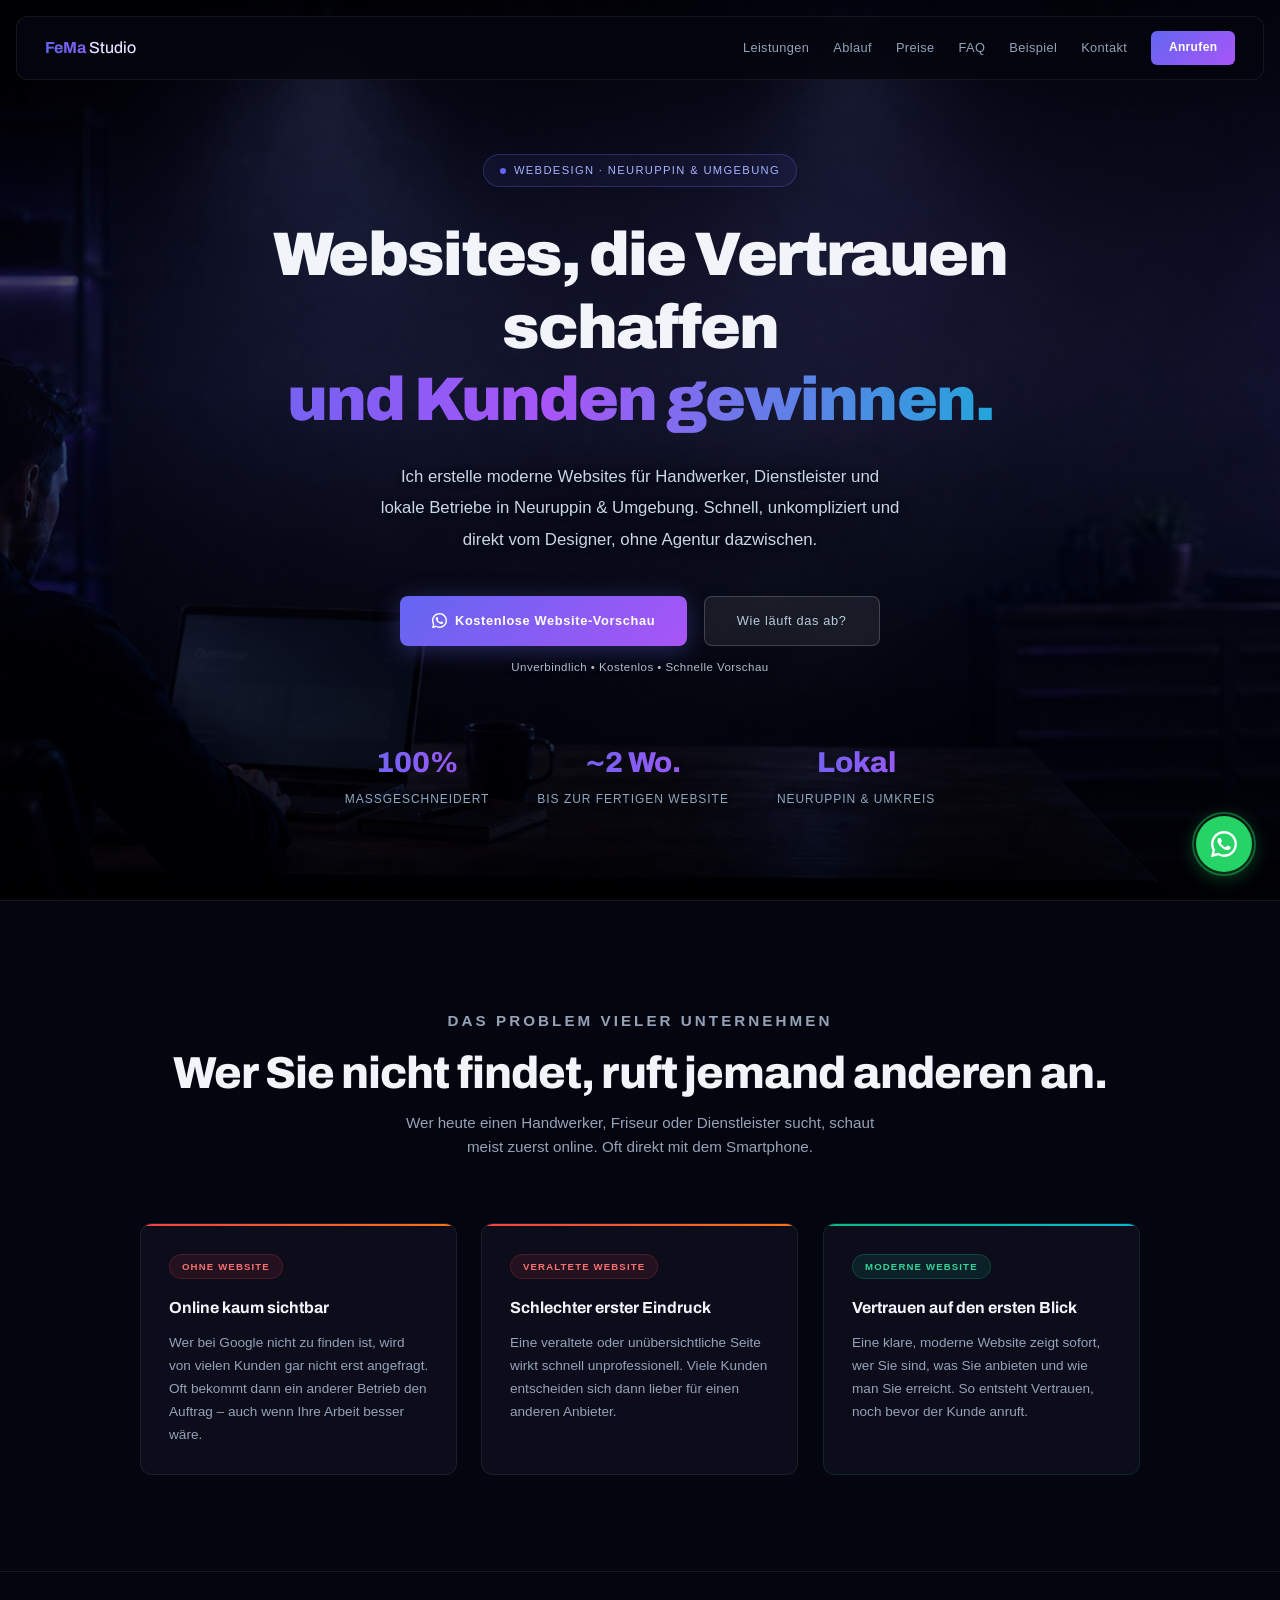
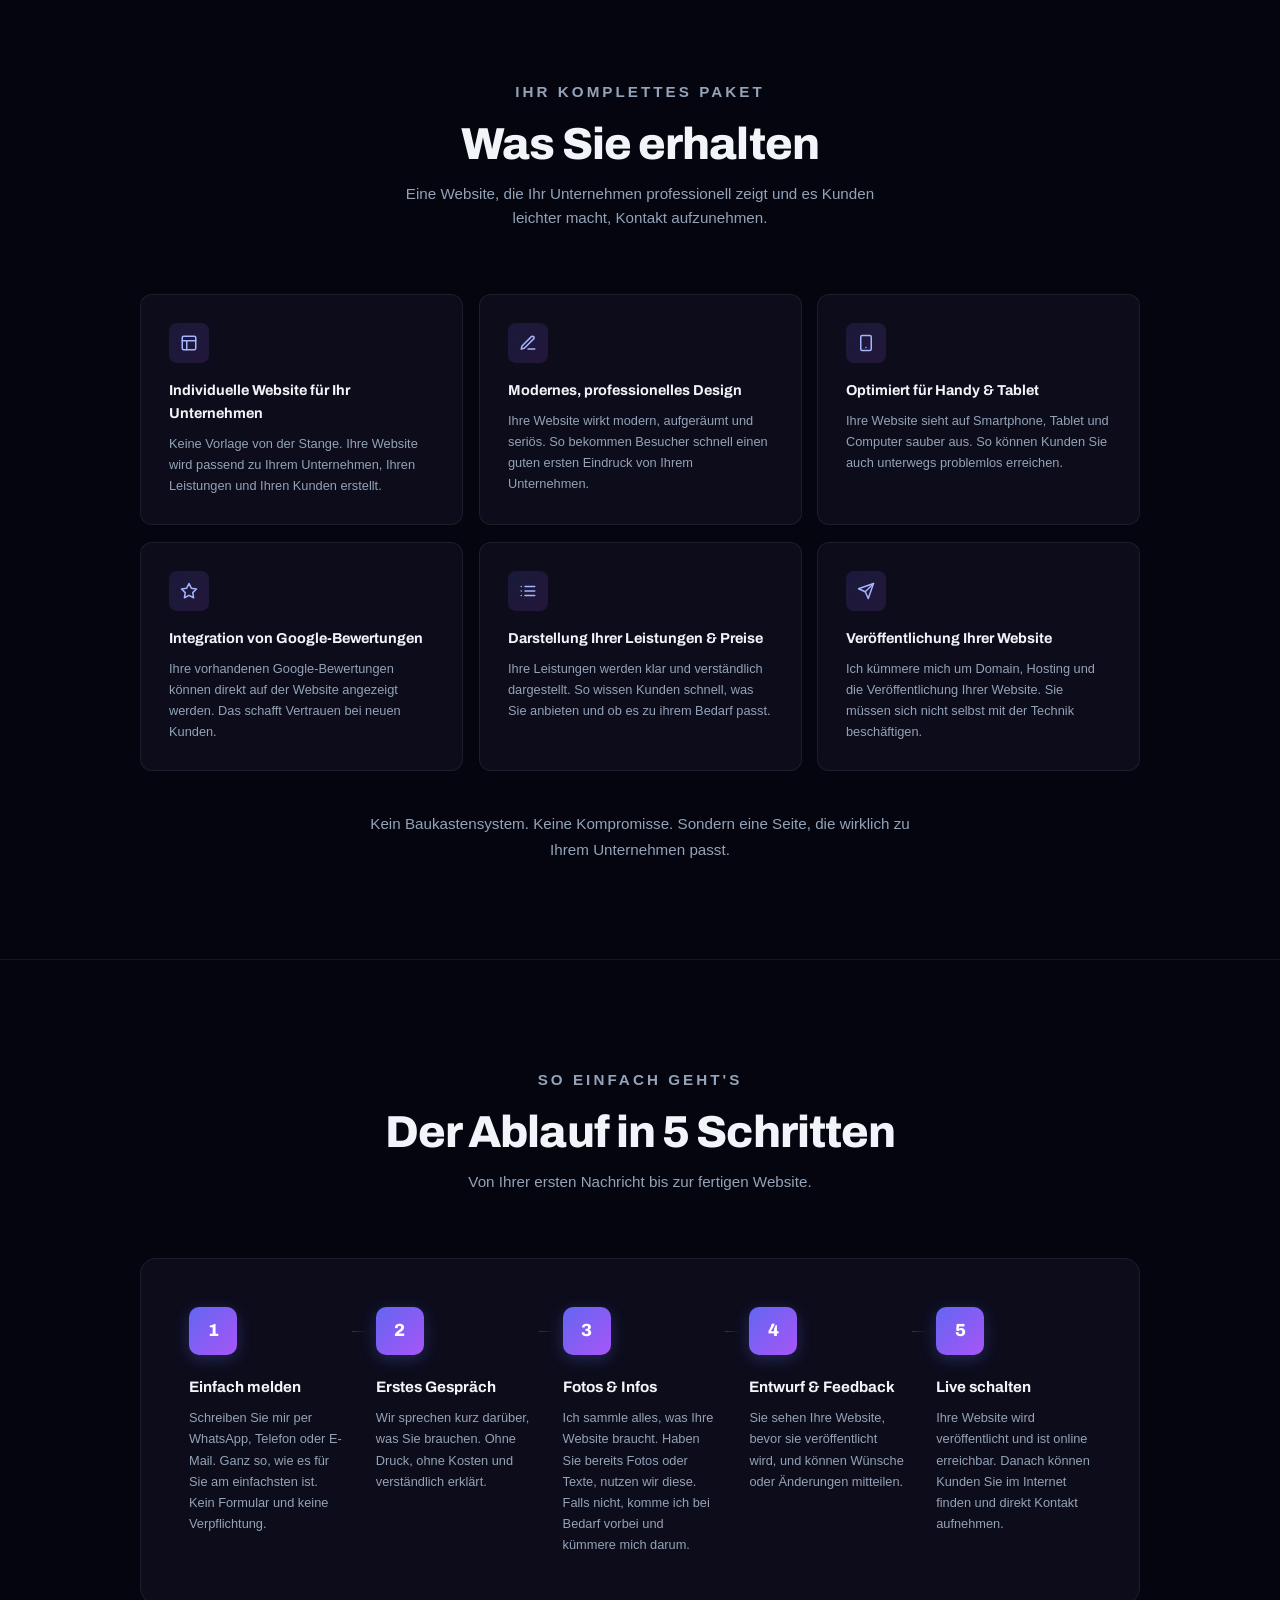
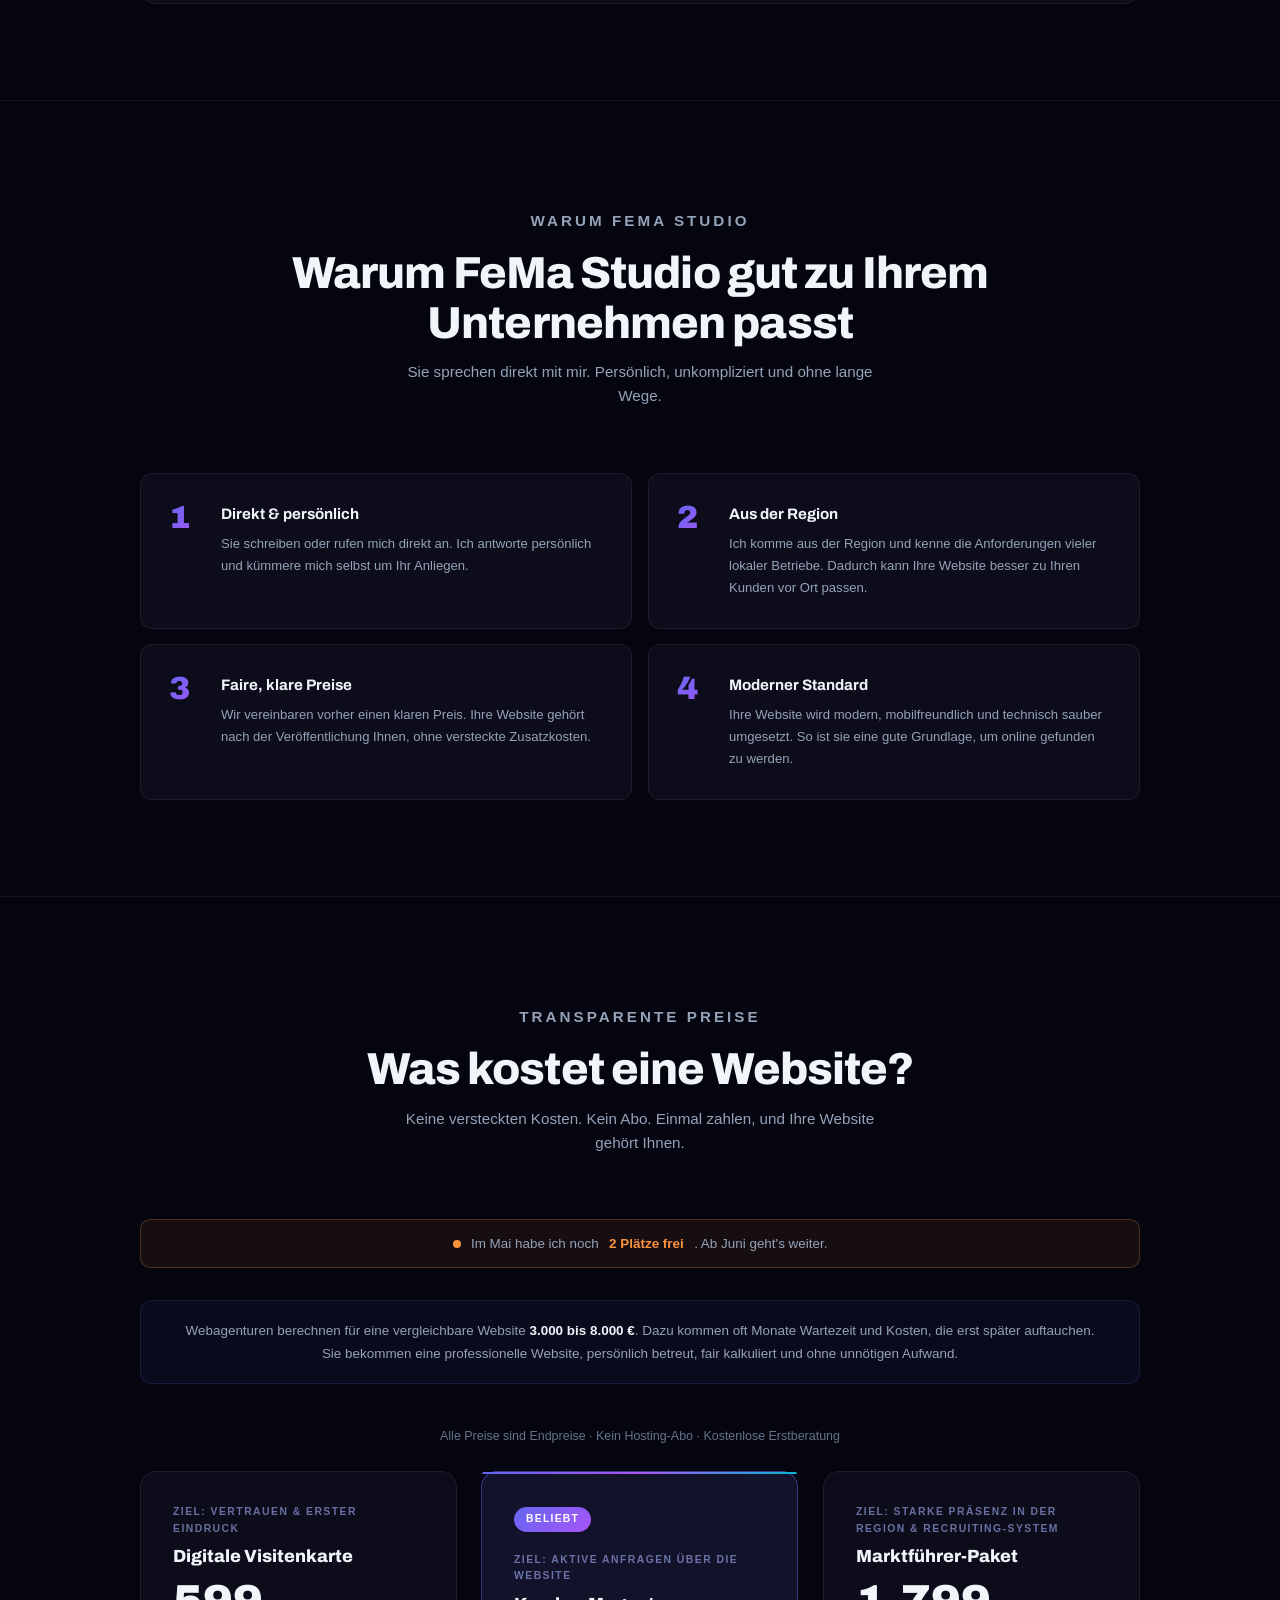
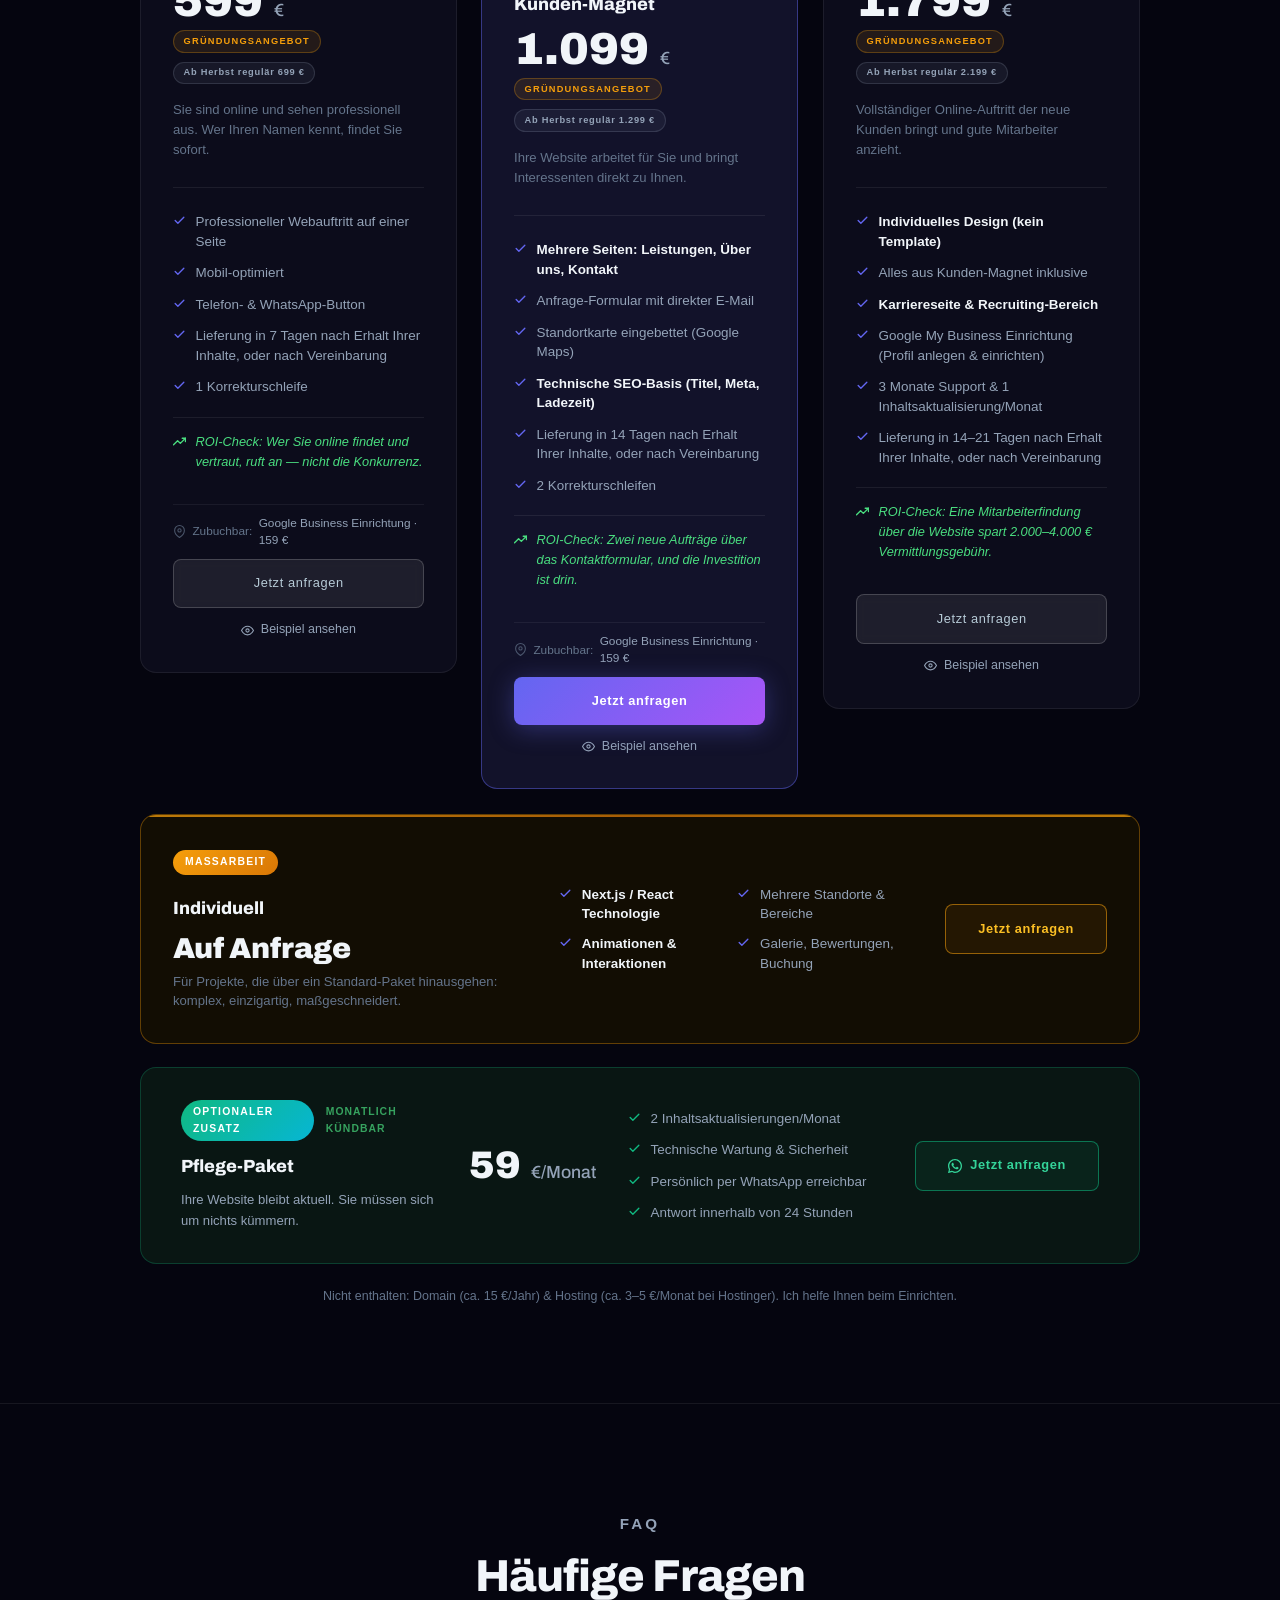
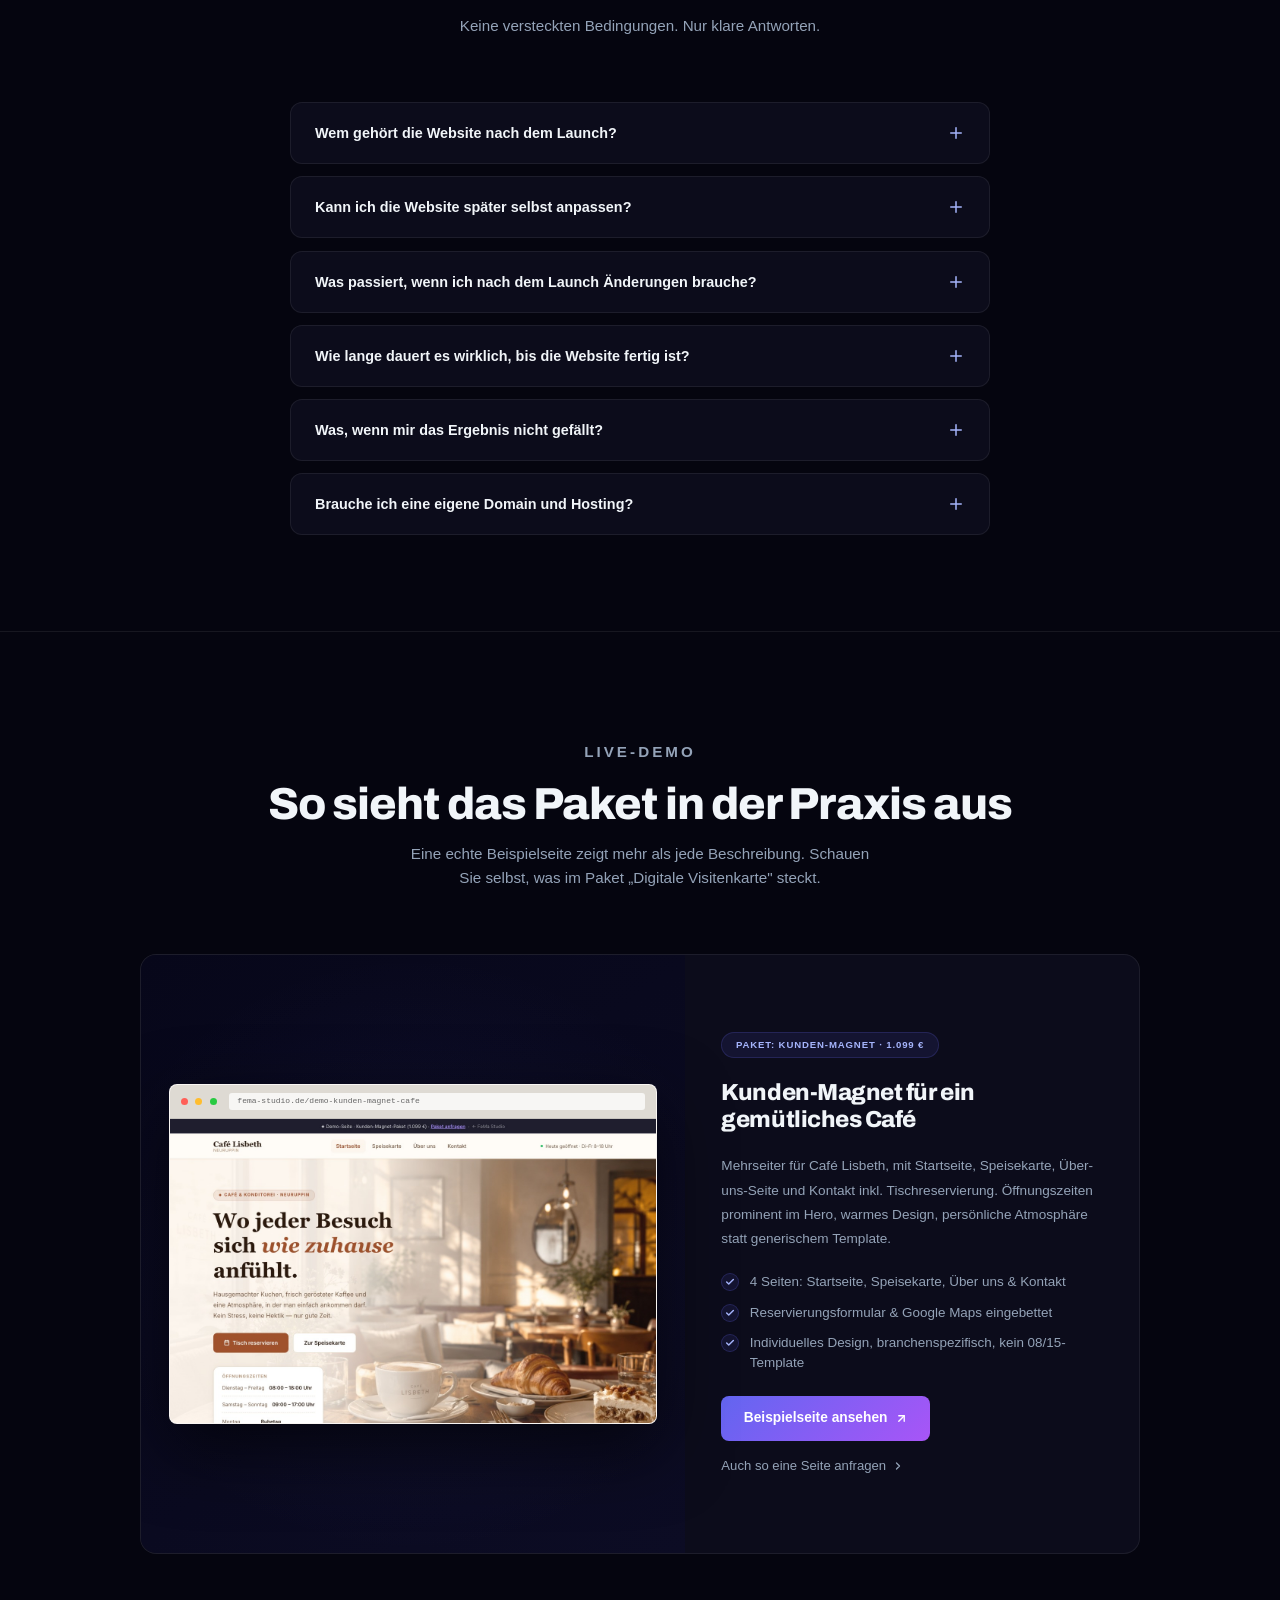
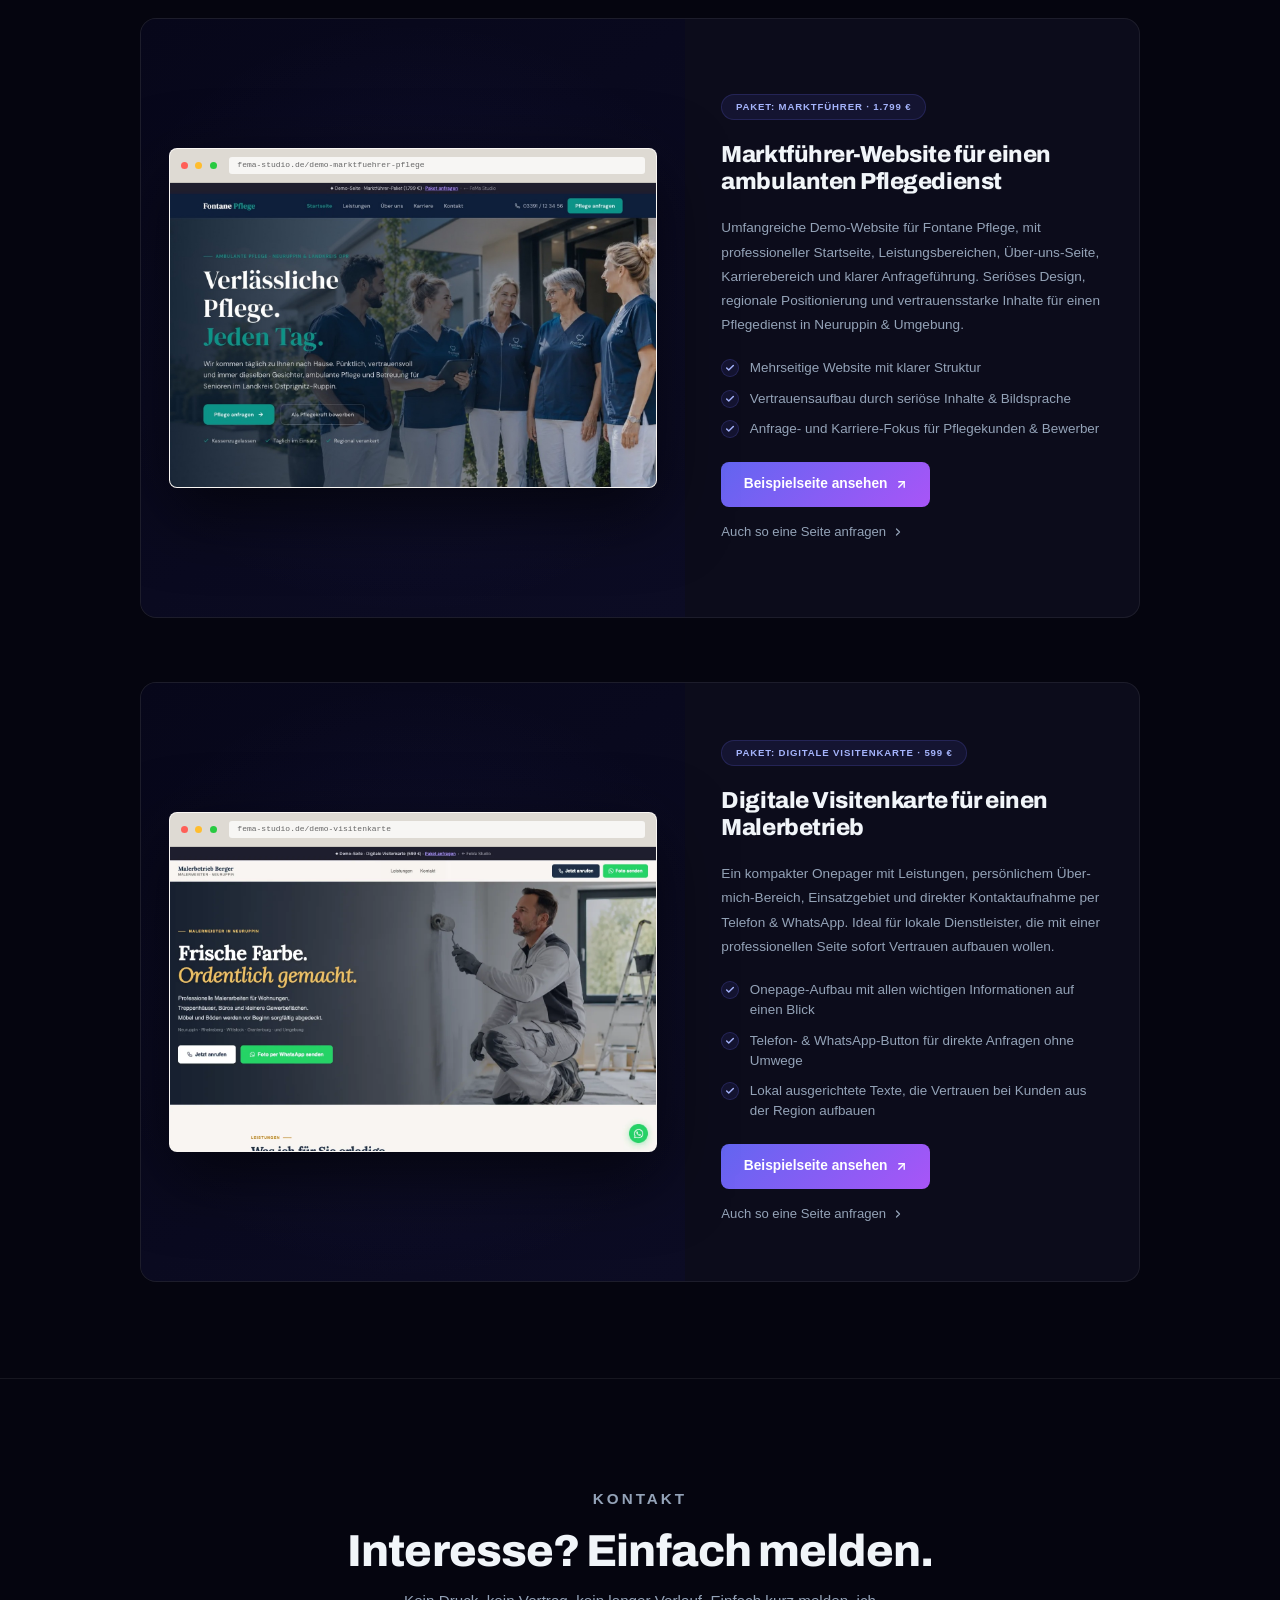
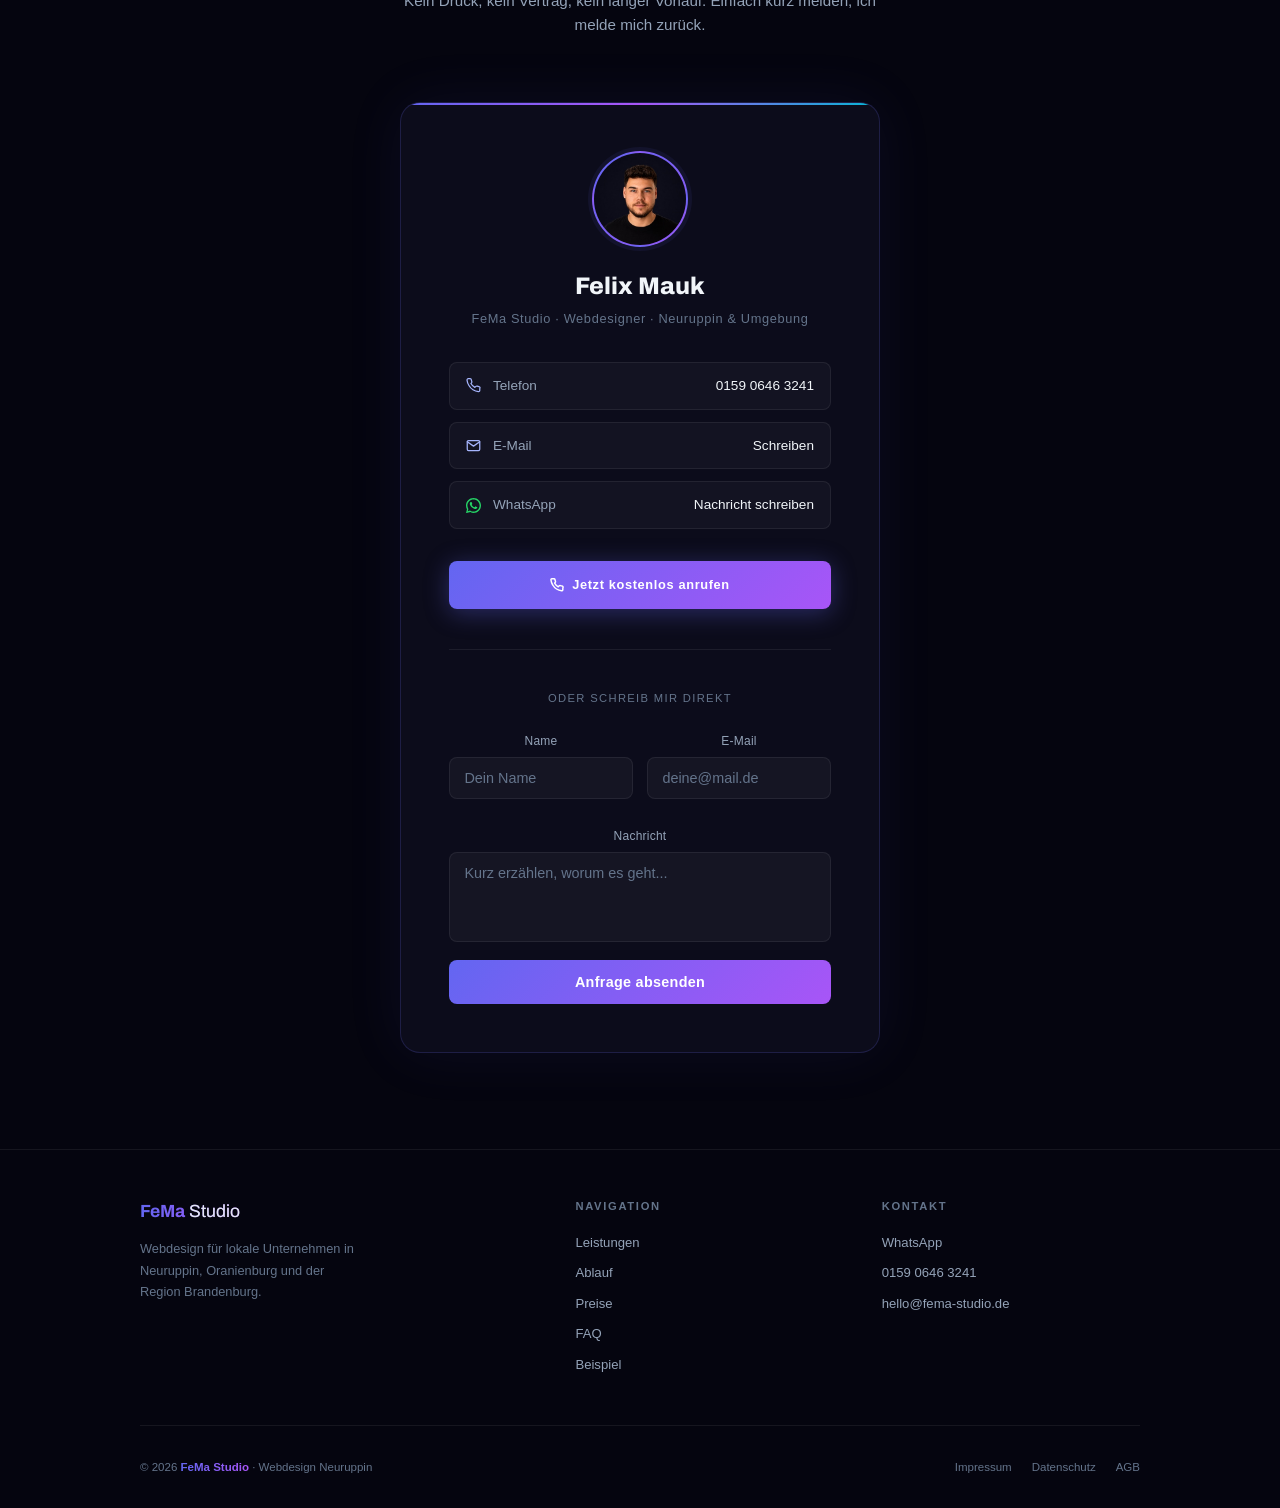
==== commit 28615c23: "Demo-Cards: gleiche Höhe und Seitenverhältnis für alle 3 Demos" ====
--- a/index.html
+++ b/index.html
@@ -553,11 +553,12 @@
       overflow: hidden;
       background: var(--card);
       transition: border-color 0.3s;
+      min-height: 600px;
     }
     .demo-block:hover { border-color: rgba(99,102,241,0.22); }
     .demo-block--mb { margin-bottom: 4rem; }
     @media (max-width: 760px) {
-      .demo-block { grid-template-columns: 1fr; }
+      .demo-block { grid-template-columns: 1fr; min-height: 0; }
       .demo-visual-col { min-height: 0; padding: 1rem 1.25rem 0.75rem; }
       .demo-block--mb { margin-bottom: 2.5rem; }
     }
@@ -598,6 +599,9 @@
 
     .demo-screenshot-img {
       width: 100%; height: auto; display: block;
+      aspect-ratio: 16/10;
+      object-fit: cover;
+      object-position: top;
     }
 
     .demo-info-col {
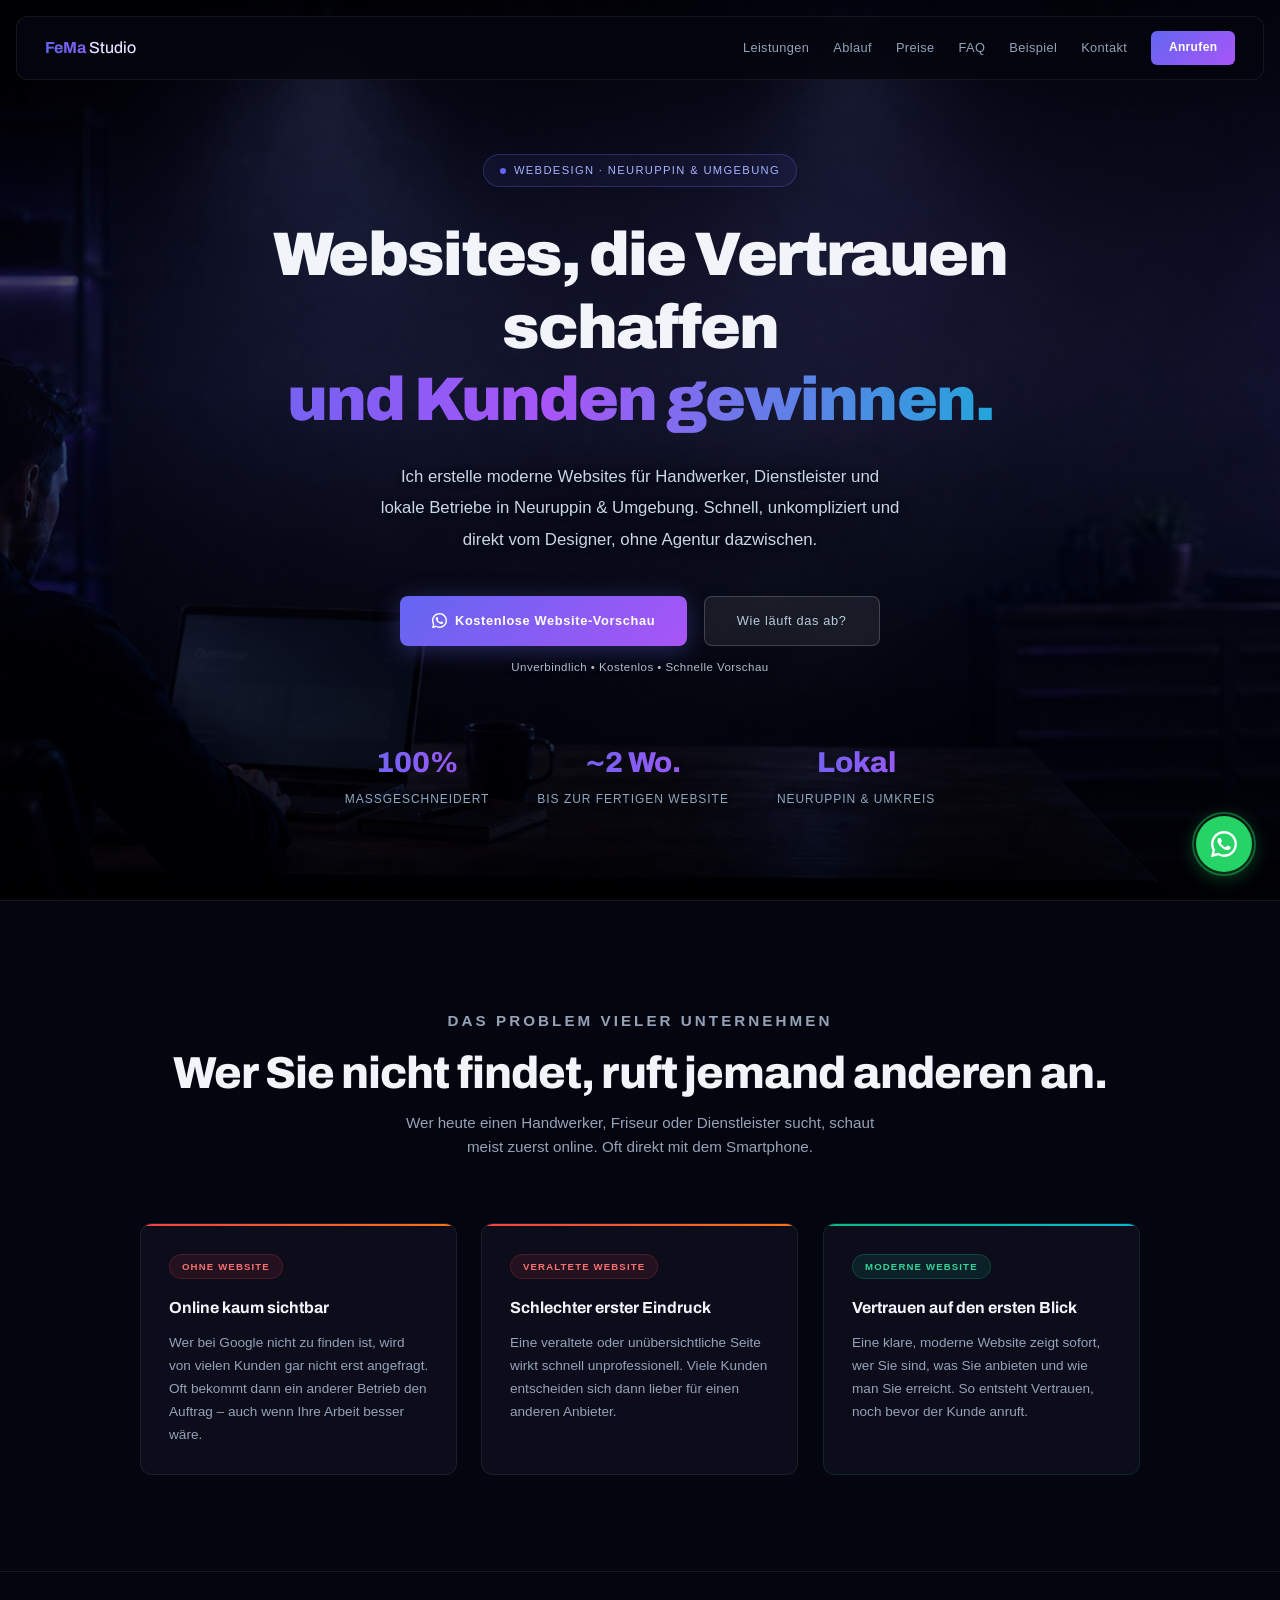
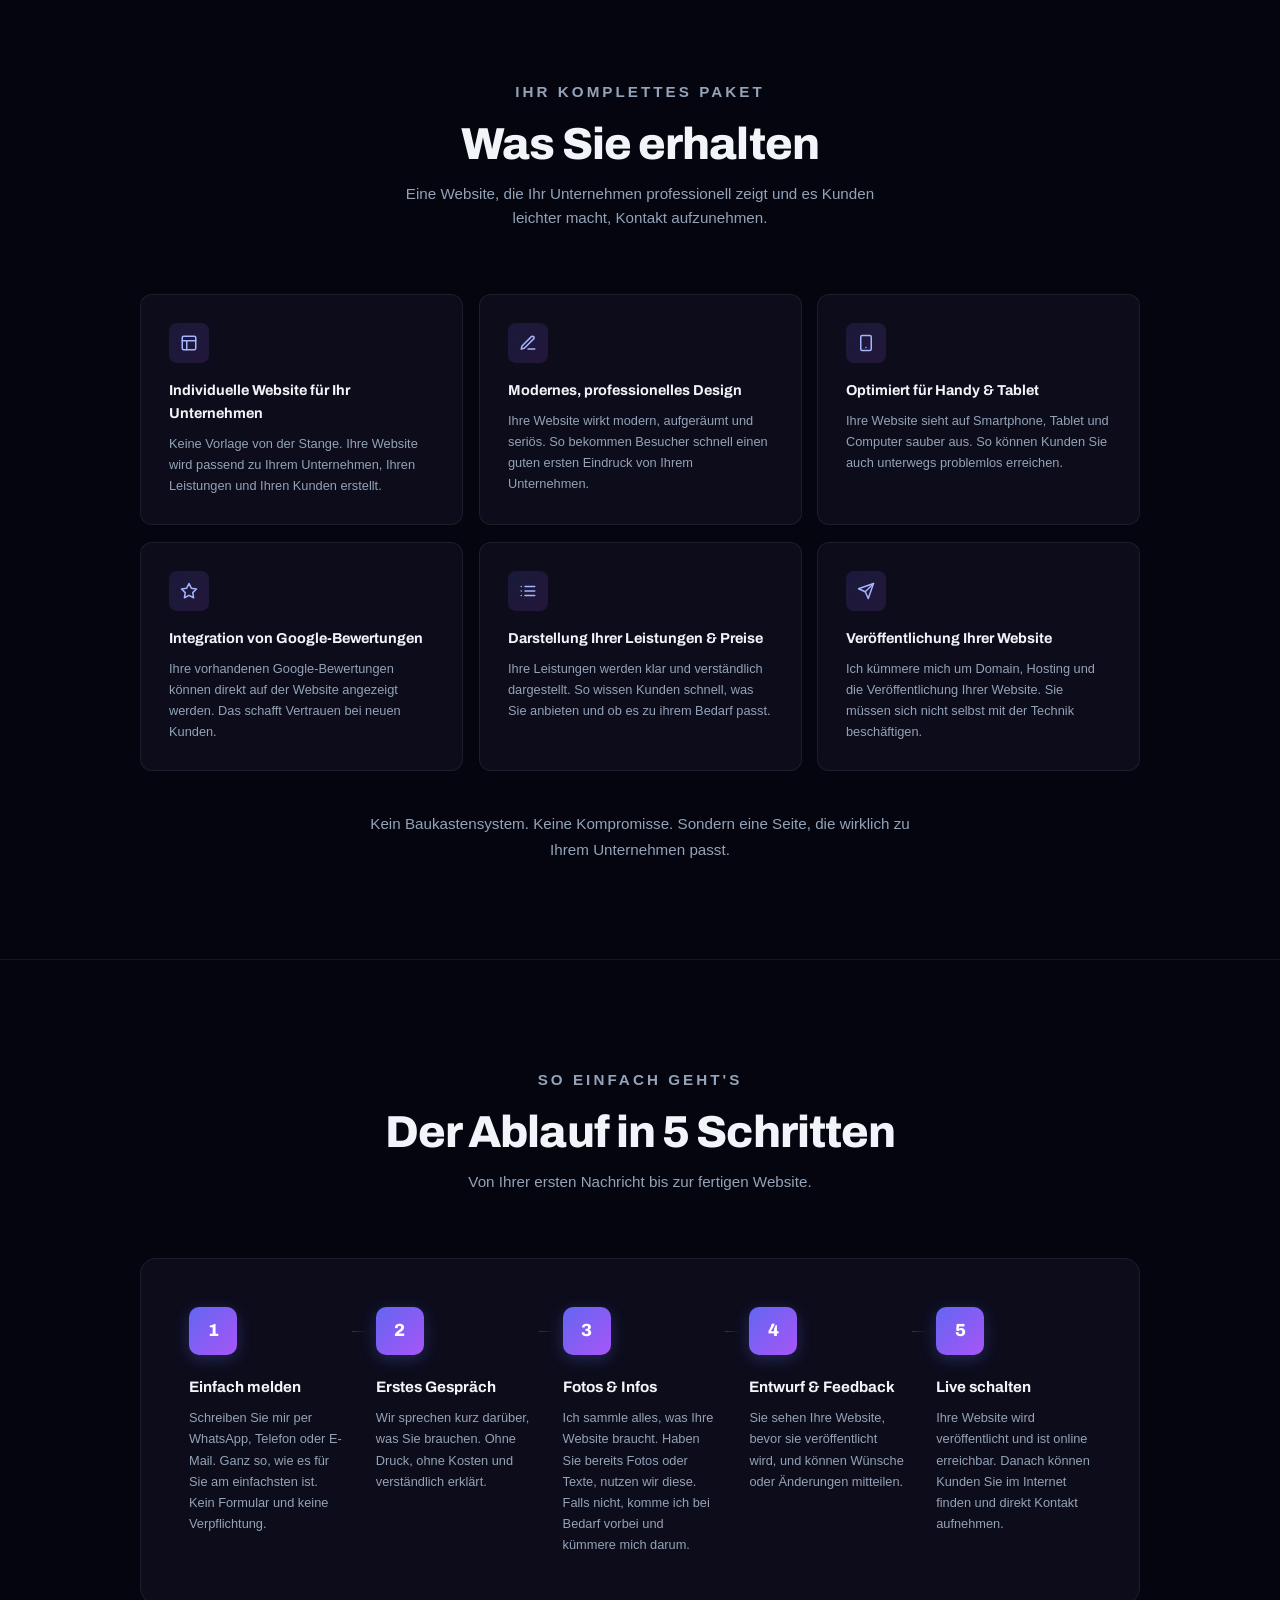
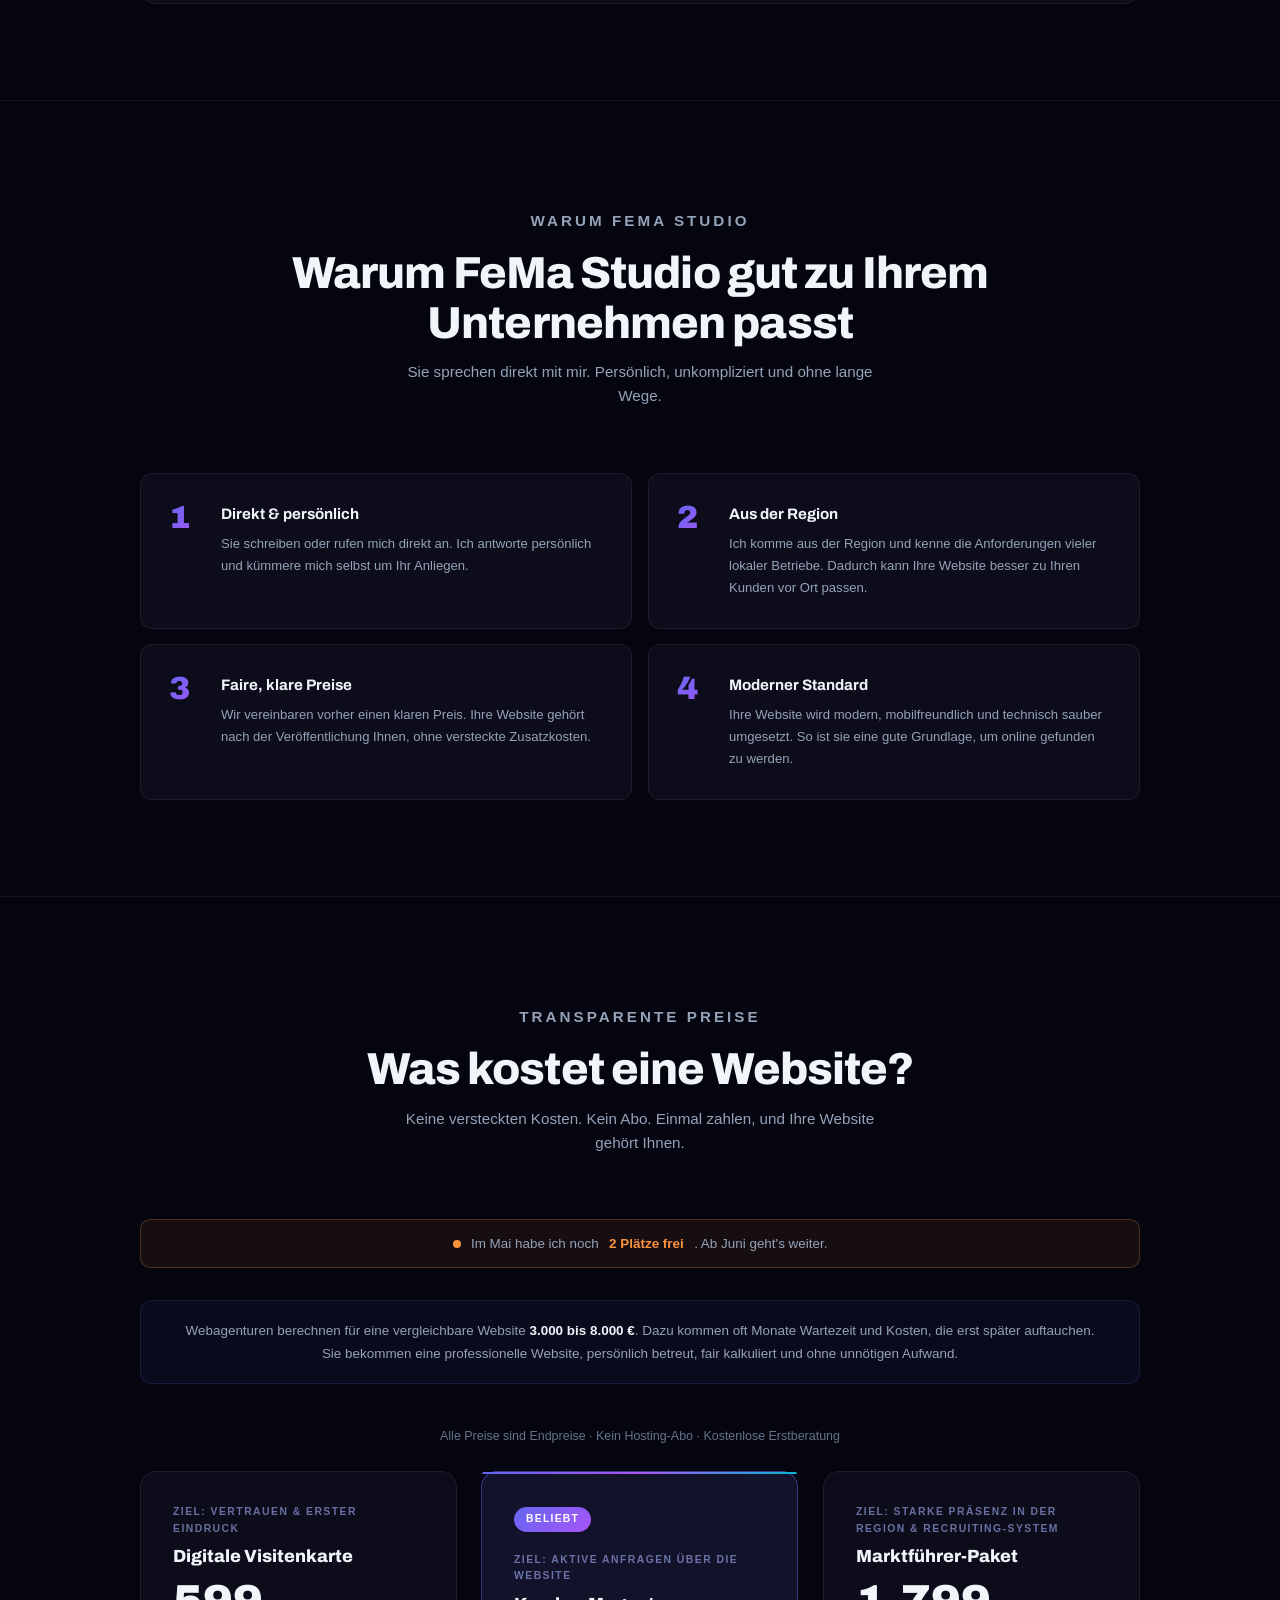
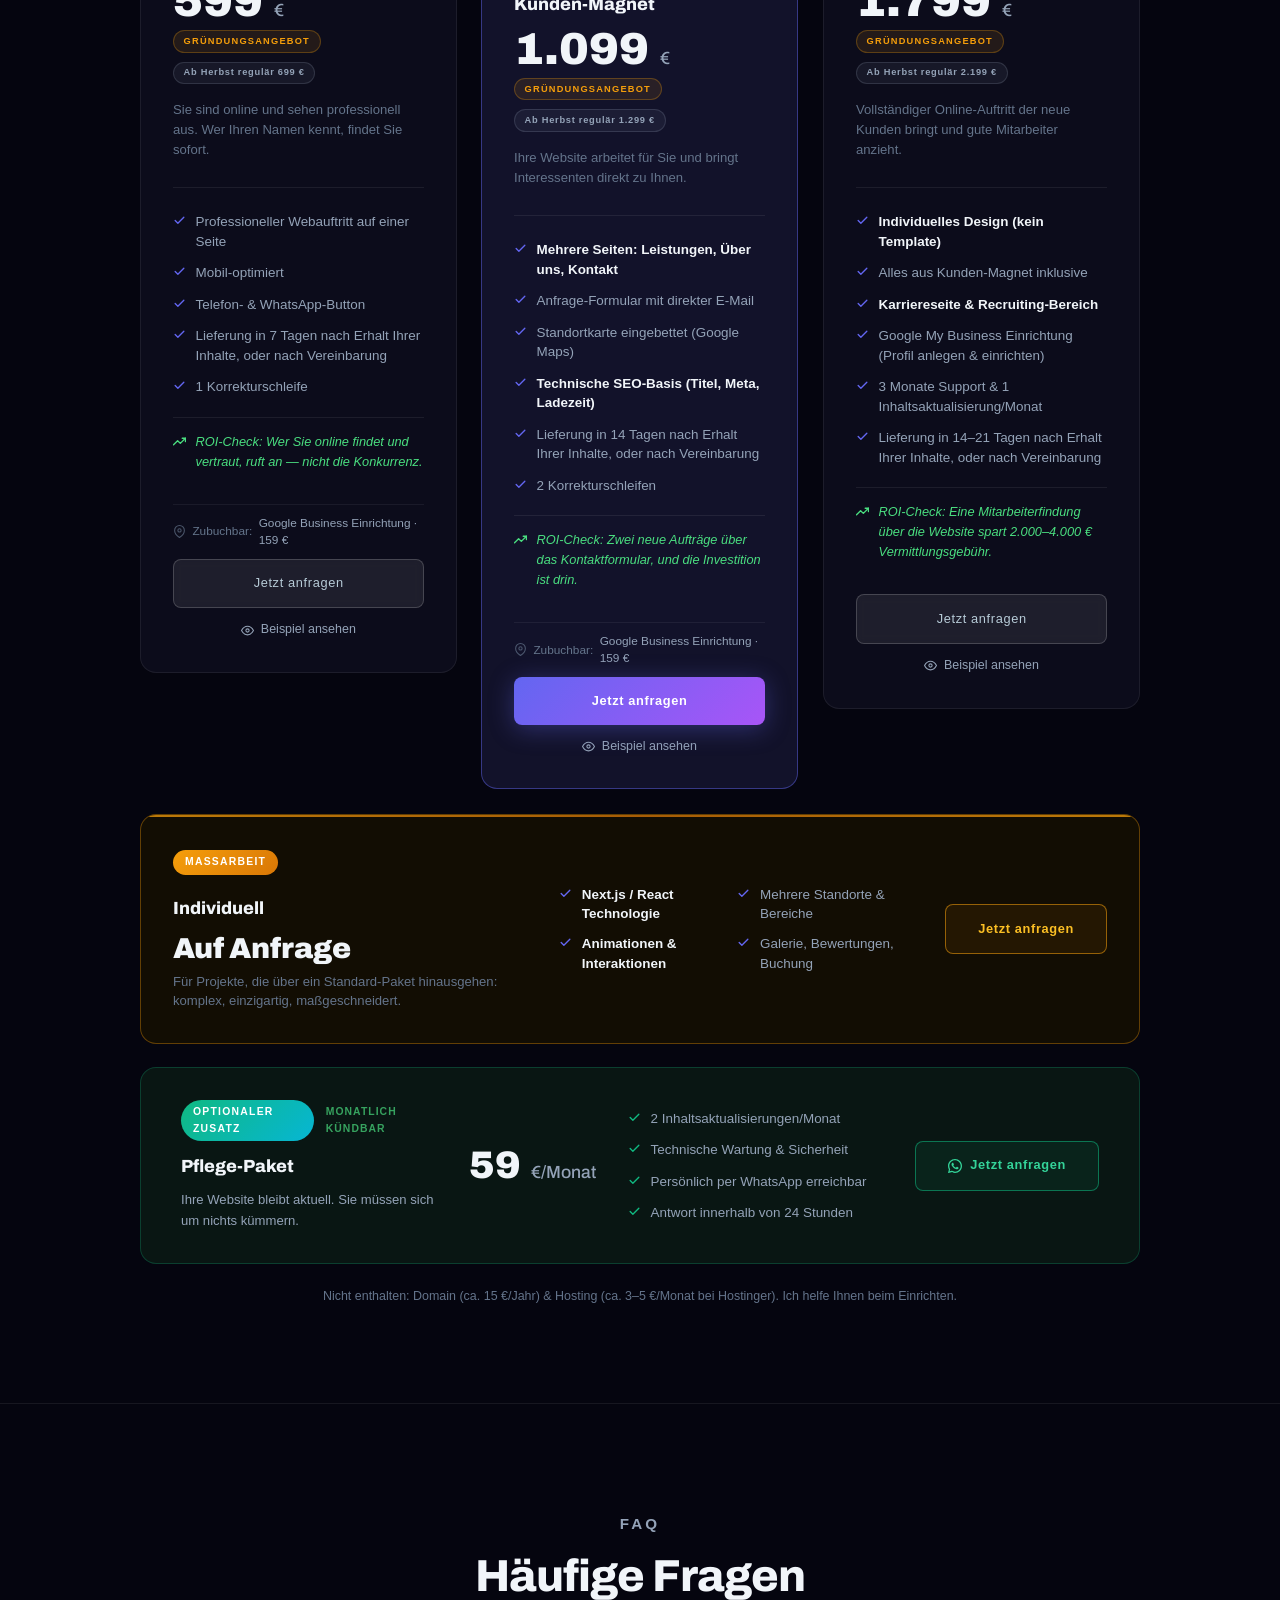
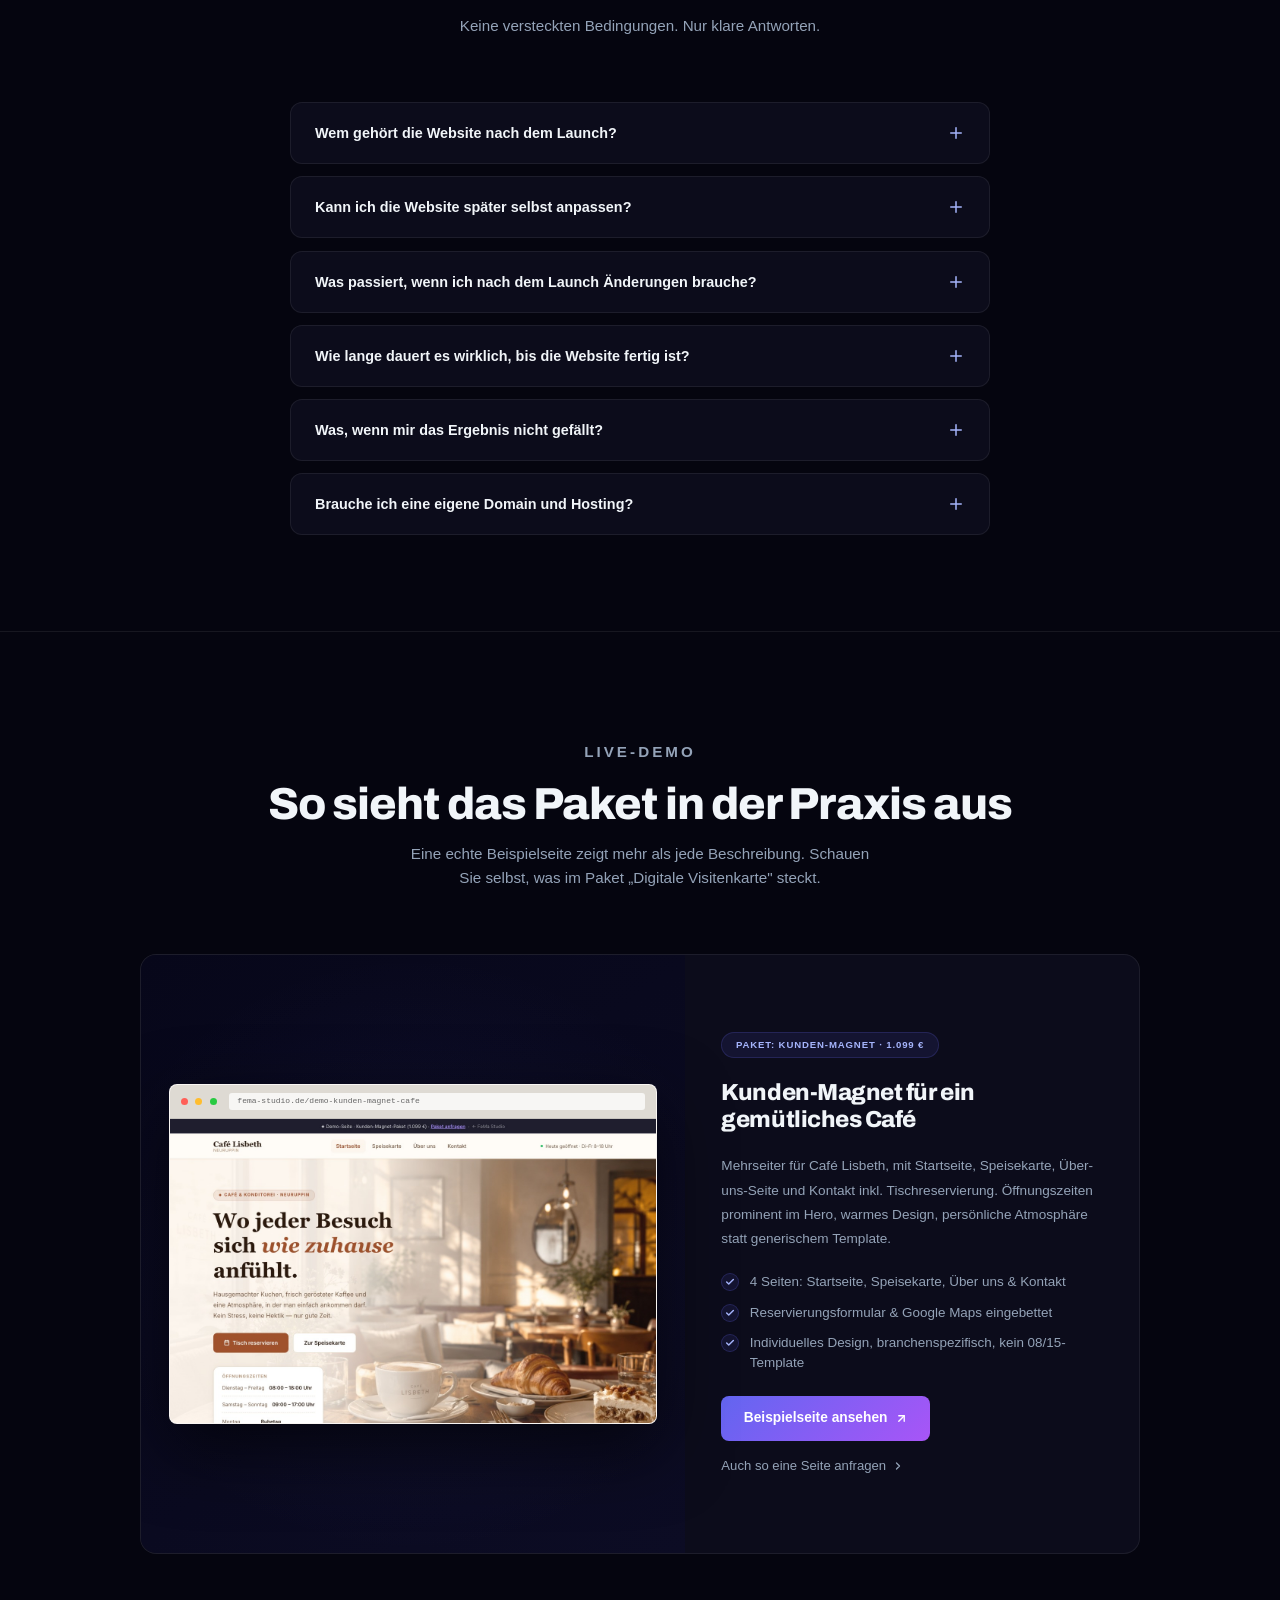
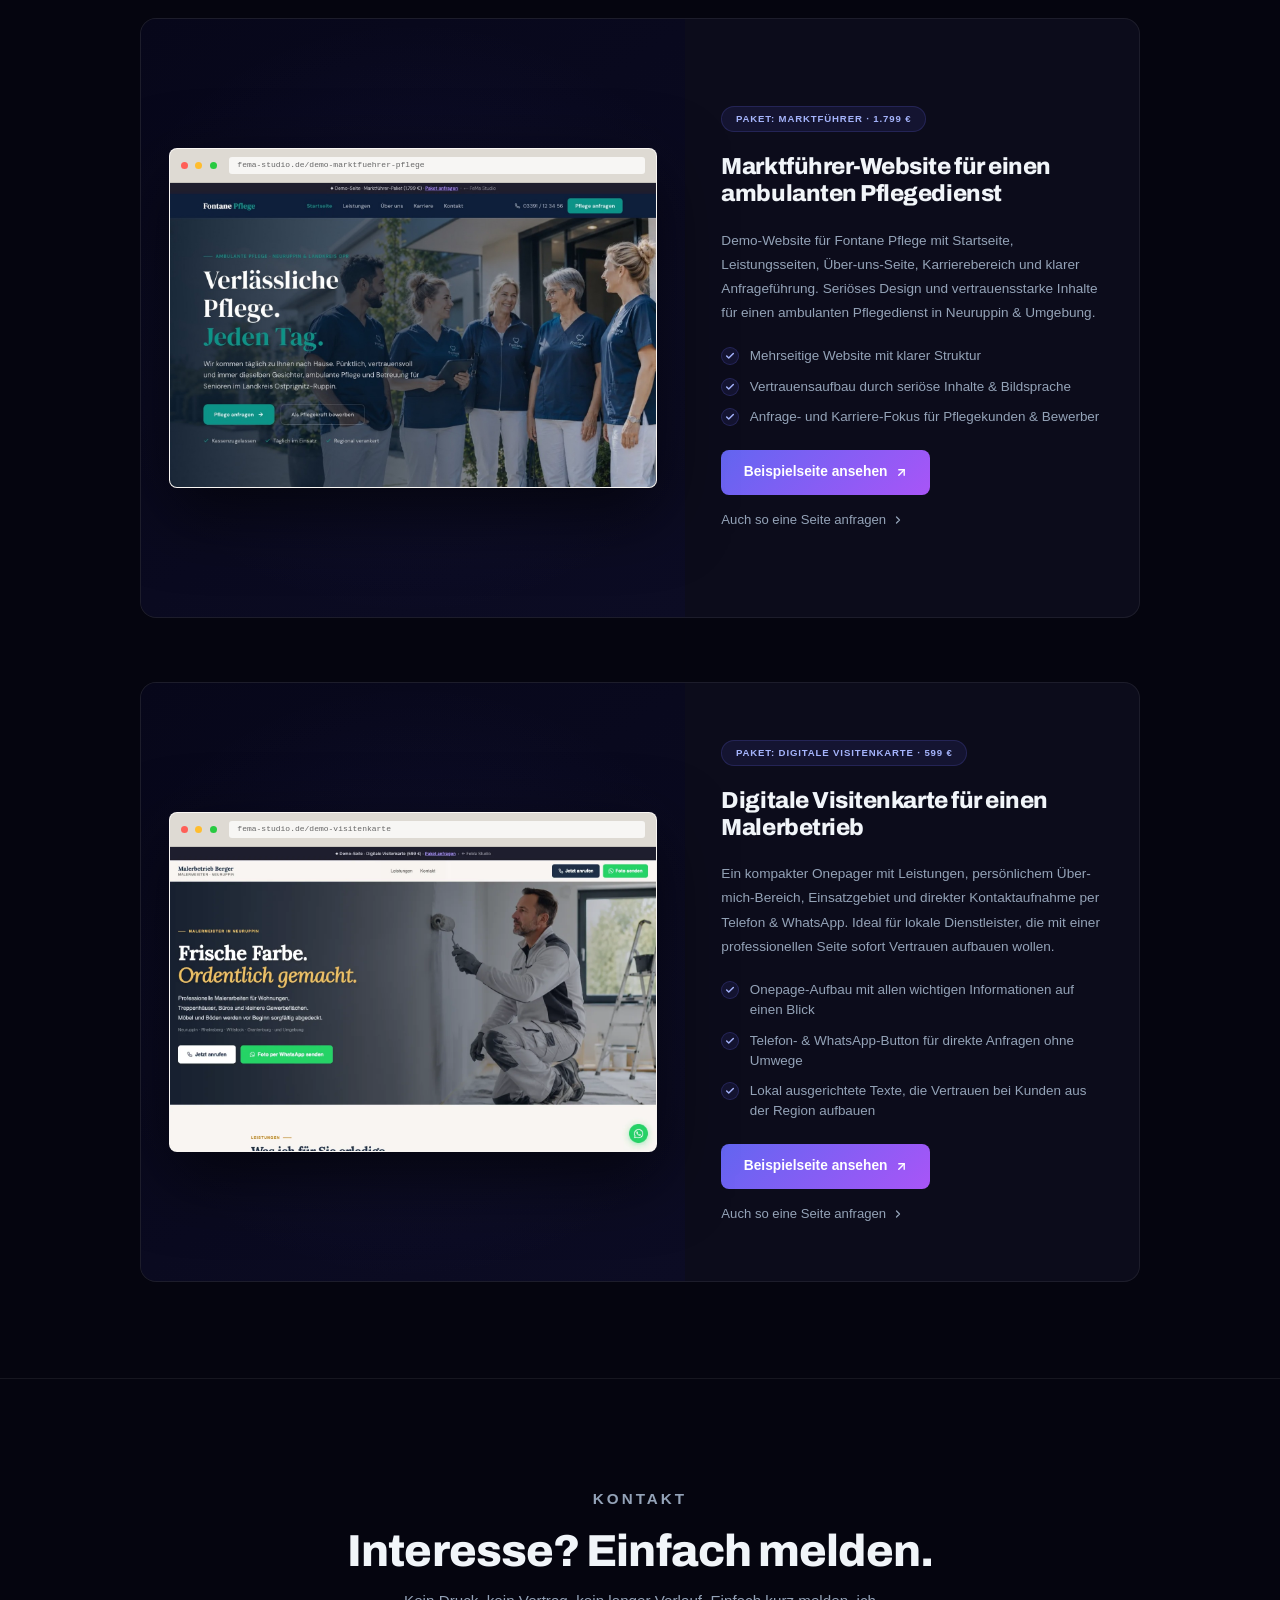
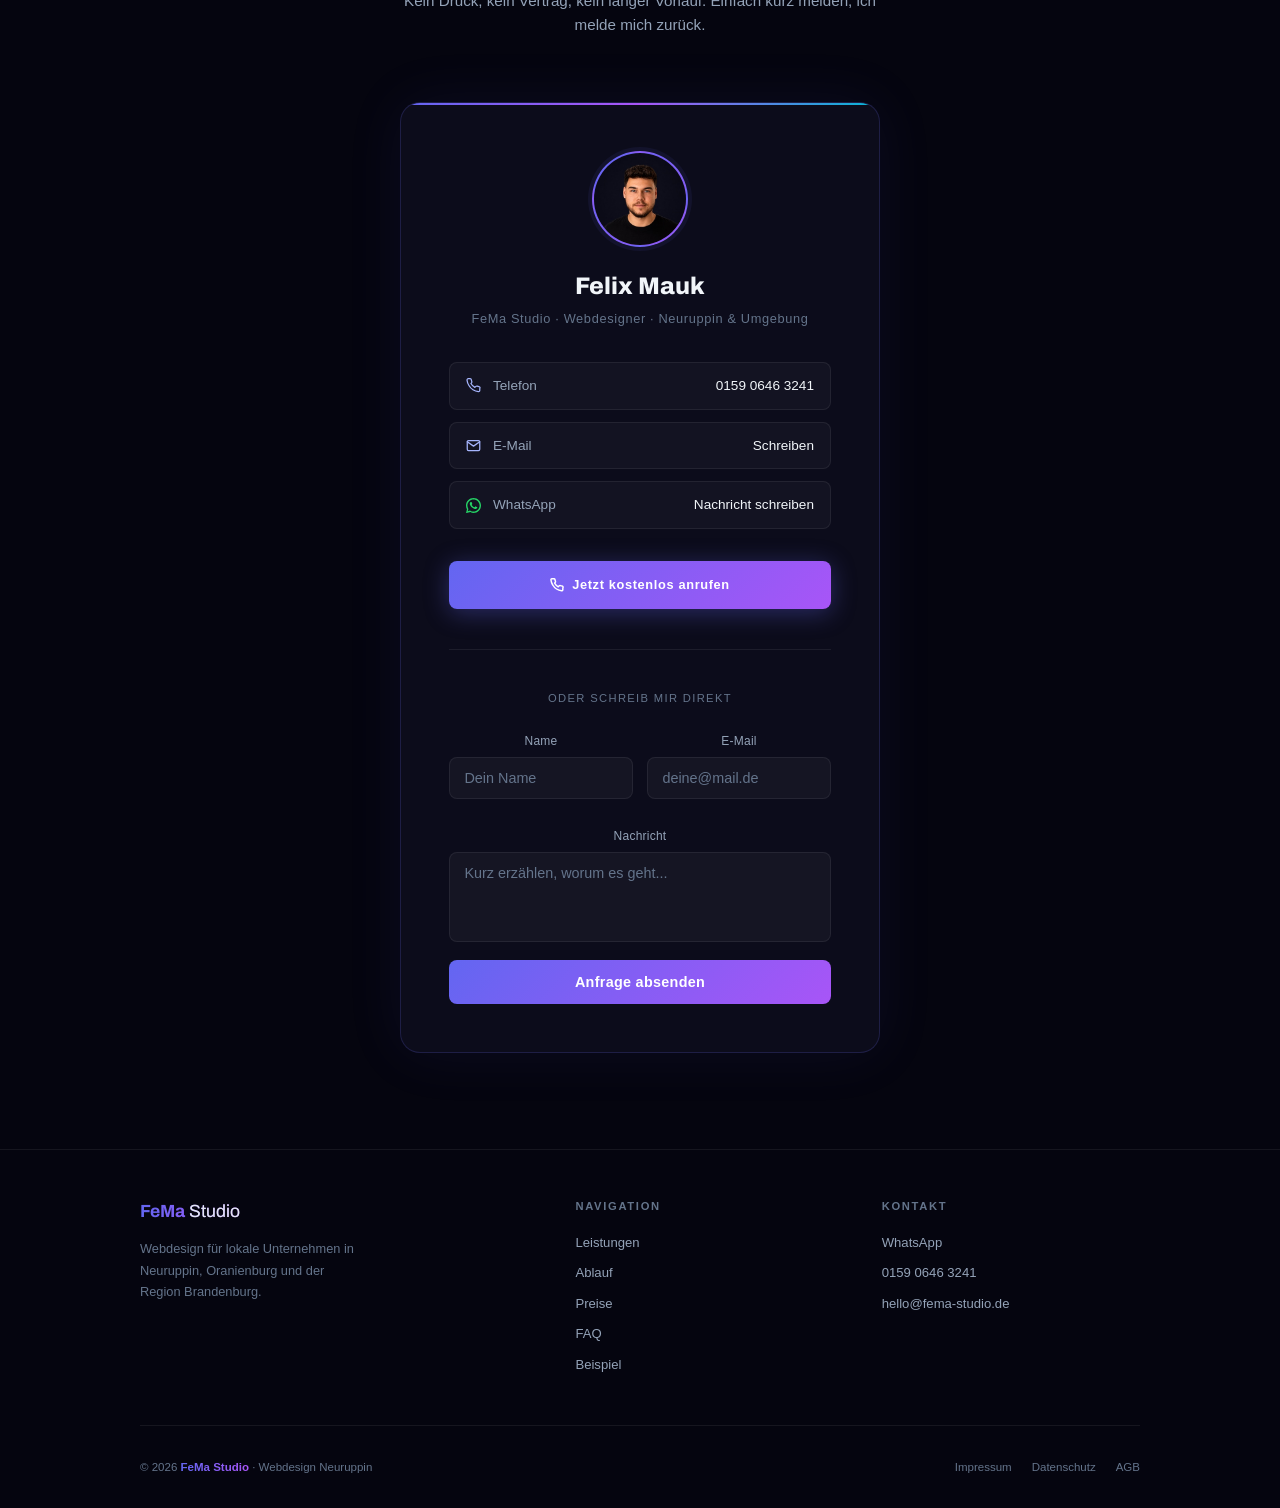
==== commit 7e8f4345: "Mobile Demo-Cards: CSS-Bug fix, kompakteres Layout, alle 3 gleich groß" ====
--- a/index.html
+++ b/index.html
@@ -559,7 +559,6 @@
     .demo-block--mb { margin-bottom: 4rem; }
     @media (max-width: 760px) {
       .demo-block { grid-template-columns: 1fr; min-height: 0; }
-      .demo-visual-col { min-height: 0; padding: 1rem 1.25rem 0.75rem; }
       .demo-block--mb { margin-bottom: 2.5rem; }
     }
 
@@ -661,11 +660,16 @@
       transition: color 0.2s;
     }
     .demo-btn-secondary:hover { color: var(--text); }
+    @media (max-width: 760px) {
+      .demo-visual-col { min-height: 0; padding: 0.85rem 1.1rem 0.6rem; }
+      .demo-info-col { padding: 1.5rem 1.25rem; gap: 0.85rem; justify-content: flex-start; }
+      .demo-benefits { display: none; }
+    }
     @media (max-width: 480px) {
-      .demo-info-col { padding: 1.75rem 1.5rem; }
-      .demo-title { font-size: 1.25rem; }
+      .demo-visual-col { padding: 0.7rem 0.9rem 0.5rem; }
+      .demo-info-col { padding: 1.25rem 1.1rem; gap: 0.75rem; }
+      .demo-title { font-size: 1.2rem; }
       .demo-btn-primary { width: 100%; justify-content: center; }
-      .demo-visual-col { padding: 0.75rem 1rem 0.5rem; }
     }
 
     /* KONTAKT */
@@ -2051,7 +2055,7 @@
         <div class="demo-info-col">
           <span class="demo-paket-badge">Paket: Marktführer &middot; 1.799&nbsp;€</span>
           <h3 class="demo-title">Marktführer-Website für einen ambulanten Pflegedienst</h3>
-          <p class="demo-desc">Umfangreiche Demo-Website für Fontane Pflege, mit professioneller Startseite, Leistungsbereichen, Über-uns-Seite, Karrierebereich und klarer Anfrageführung. Seriöses Design, regionale Positionierung und vertrauensstarke Inhalte für einen Pflegedienst in Neuruppin &amp; Umgebung.</p>
+          <p class="demo-desc">Demo-Website für Fontane Pflege mit Startseite, Leistungsseiten, Über-uns-Seite, Karrierebereich und klarer Anfrageführung. Seriöses Design und vertrauensstarke Inhalte für einen ambulanten Pflegedienst in Neuruppin &amp; Umgebung.</p>
           <ul class="demo-benefits">
             <li>
               <span class="demo-check" aria-hidden="true">
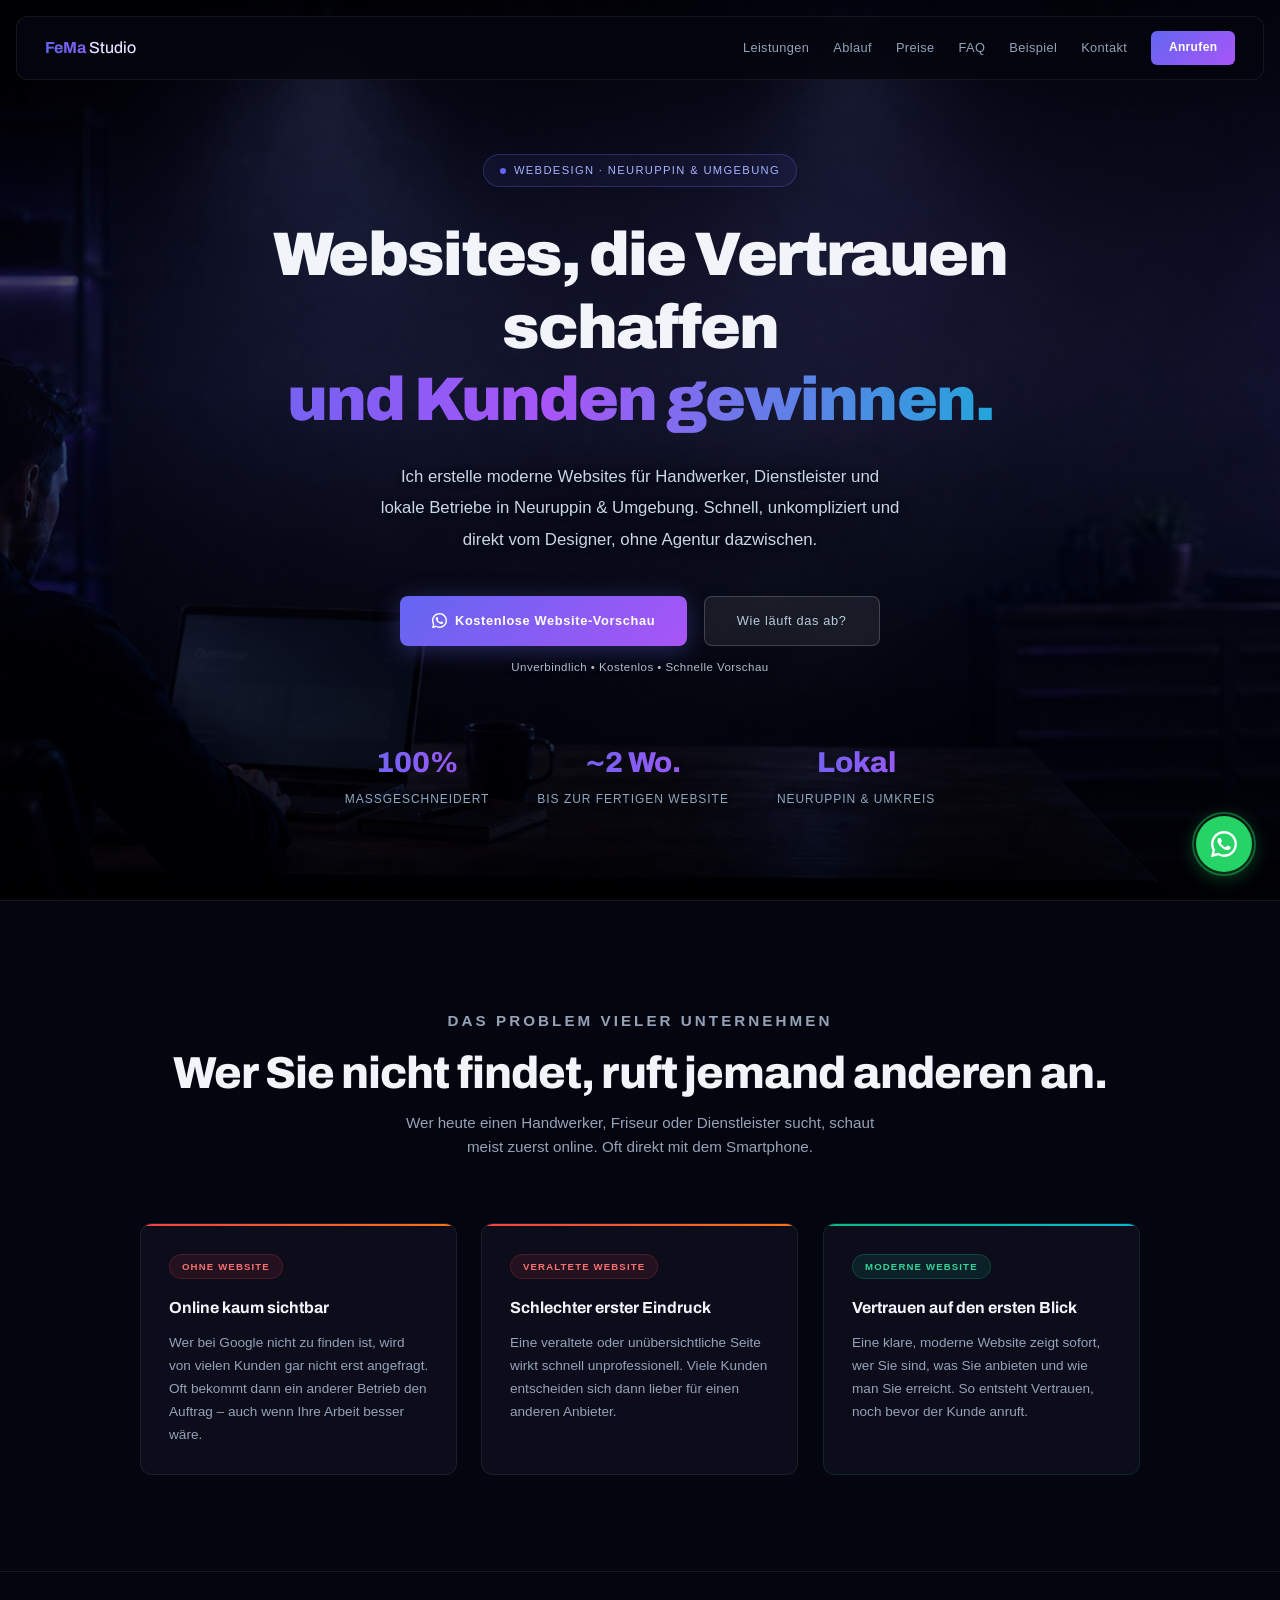
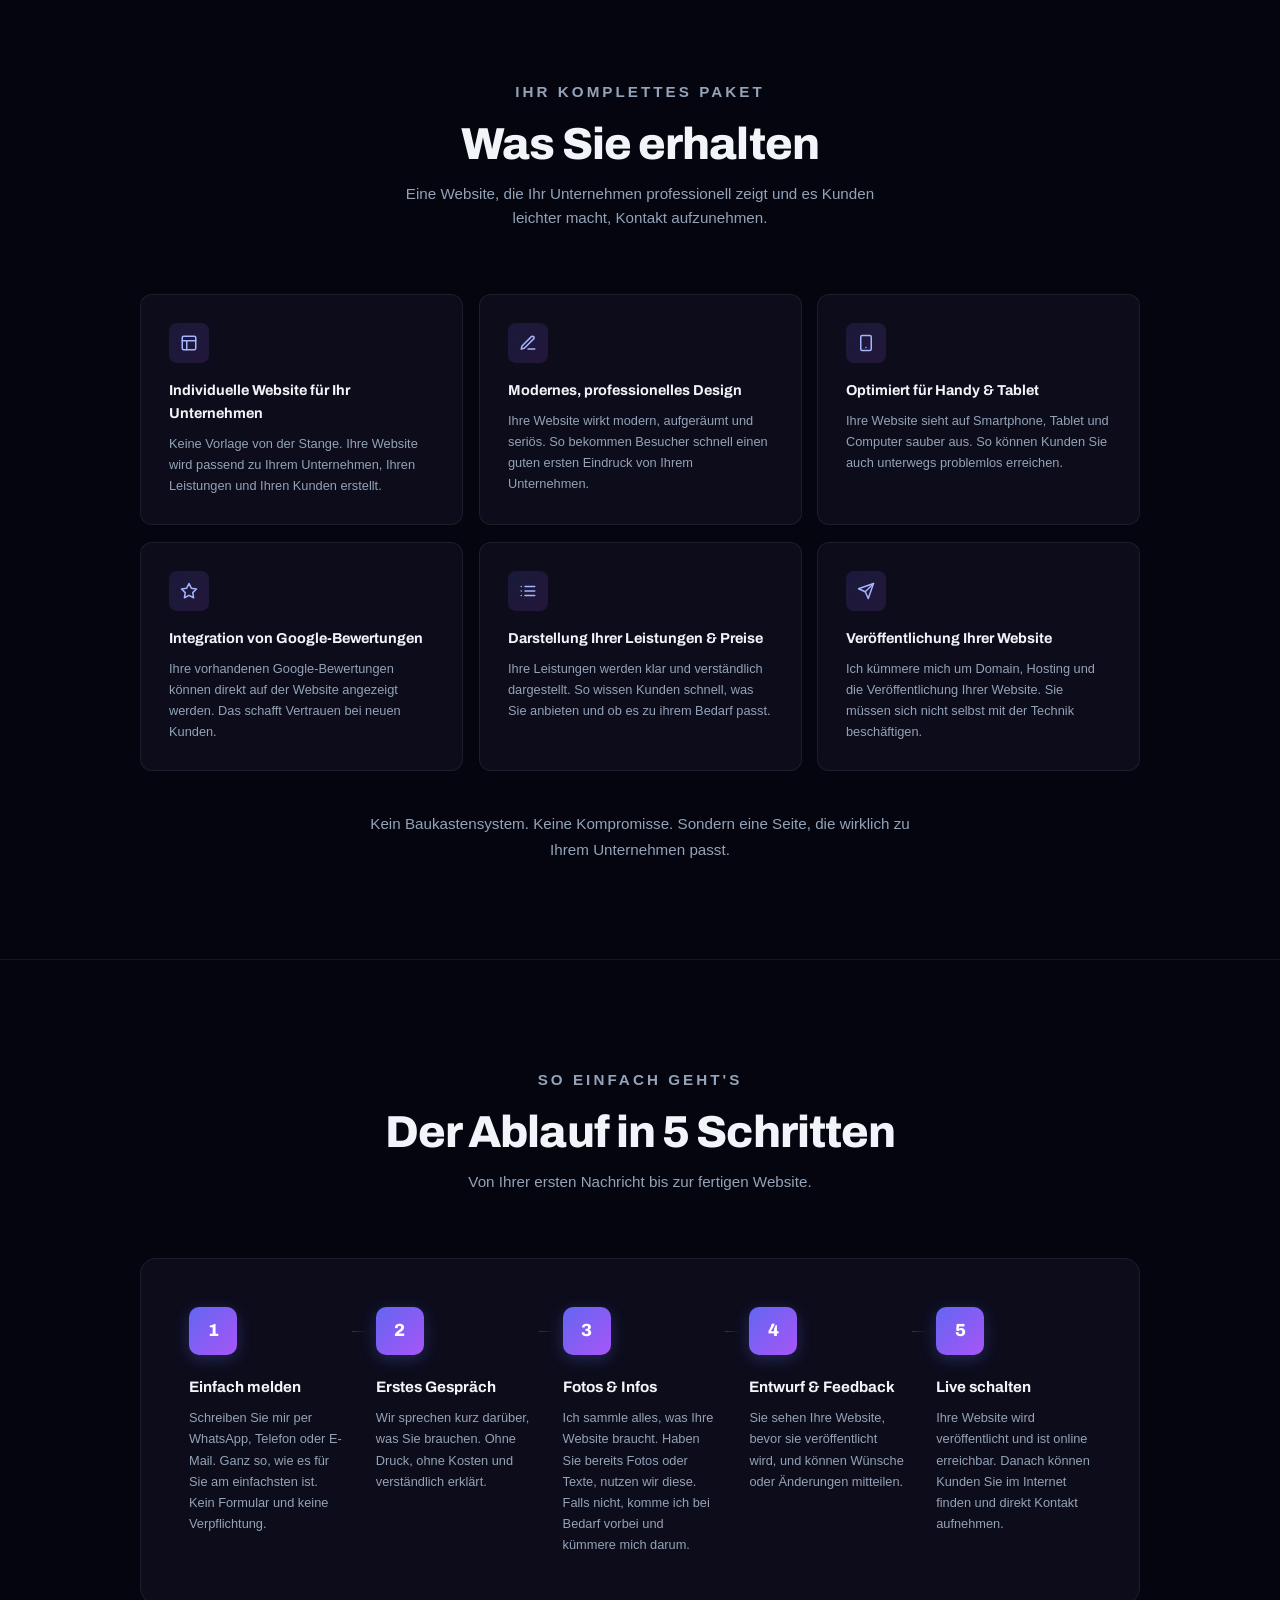
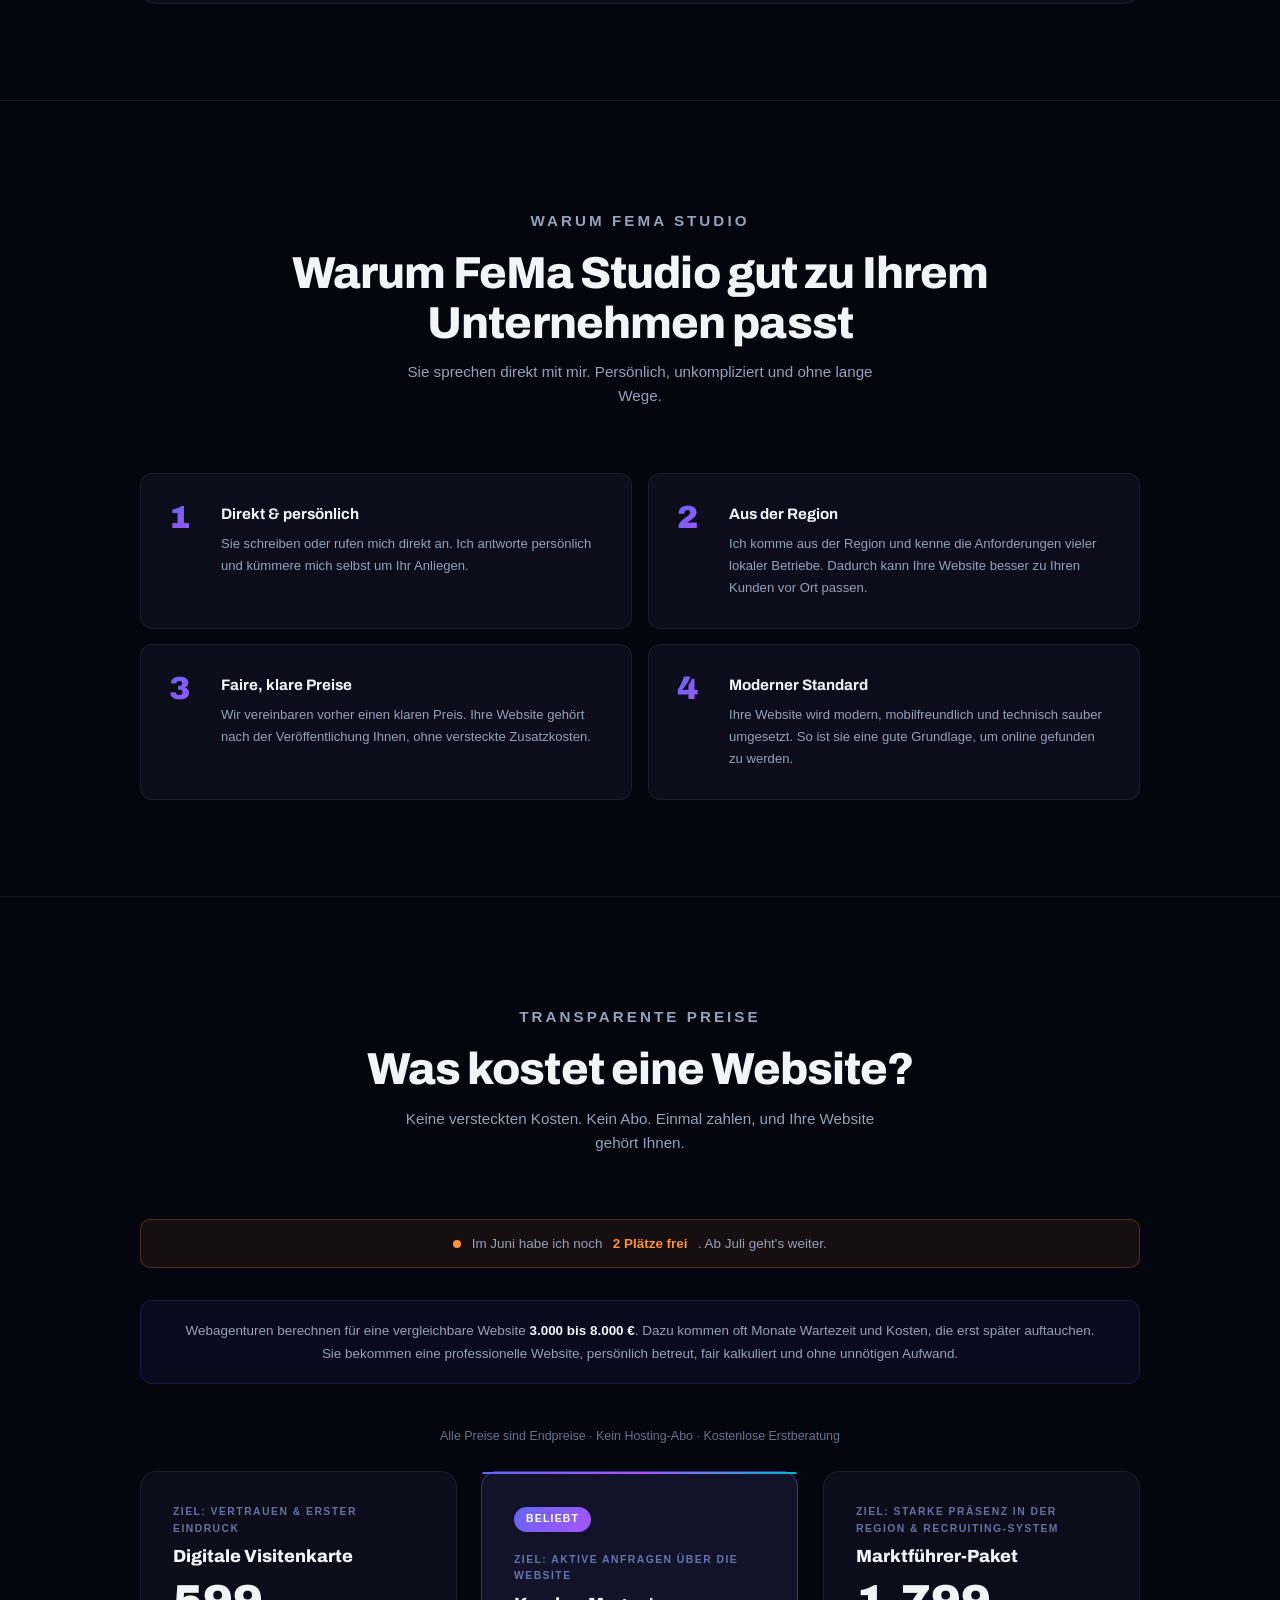
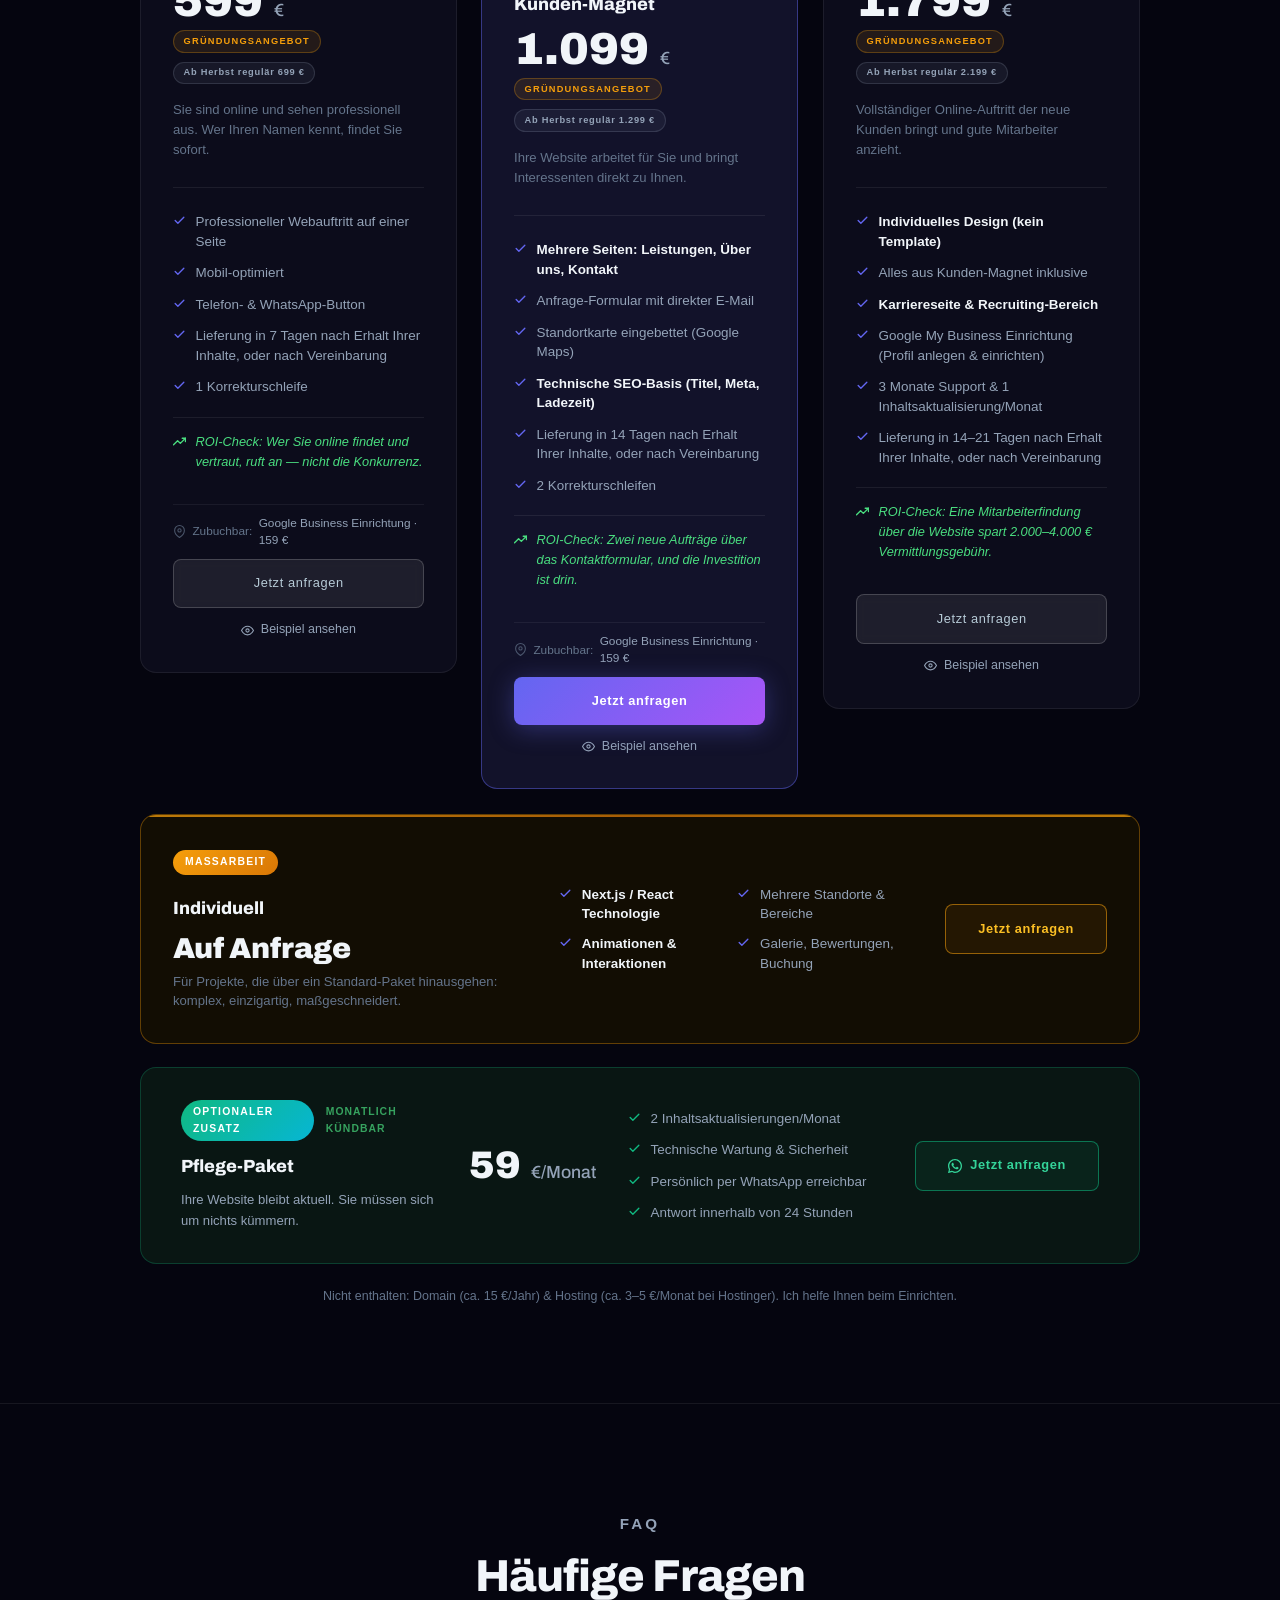
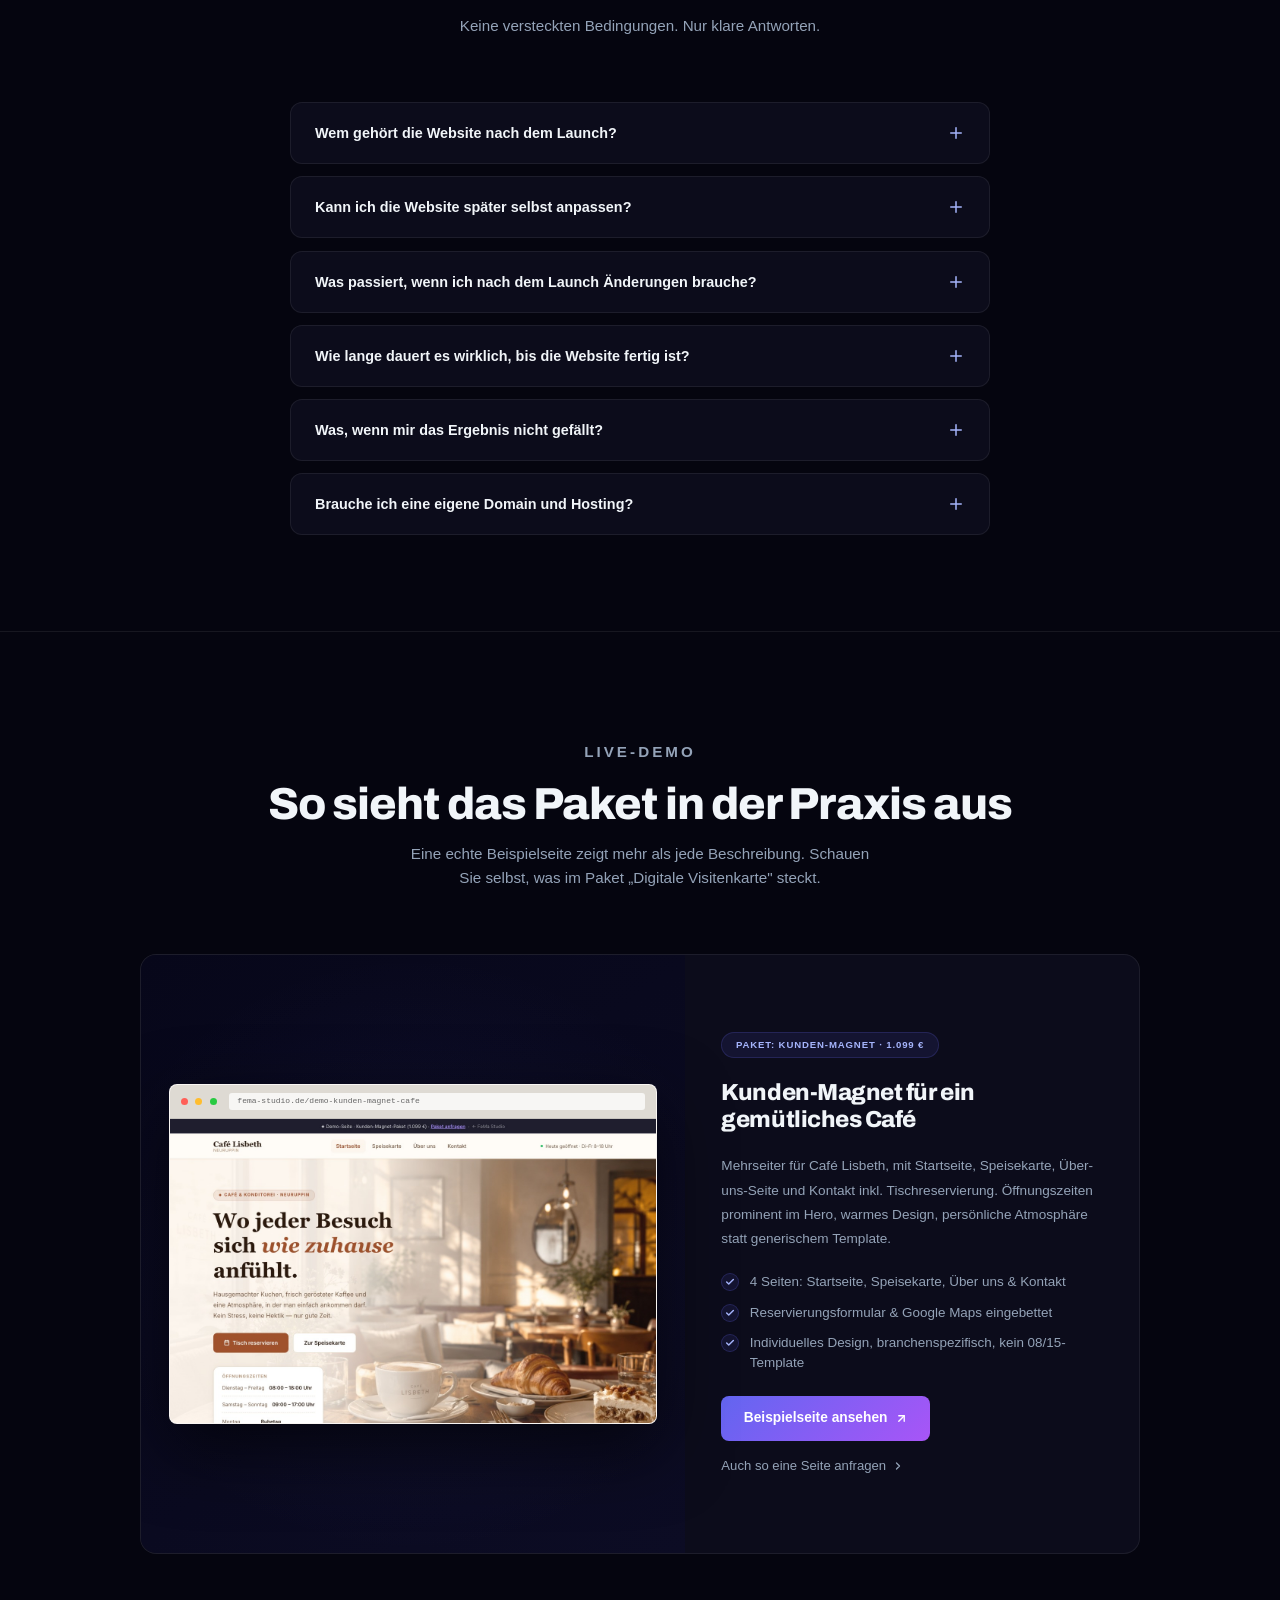
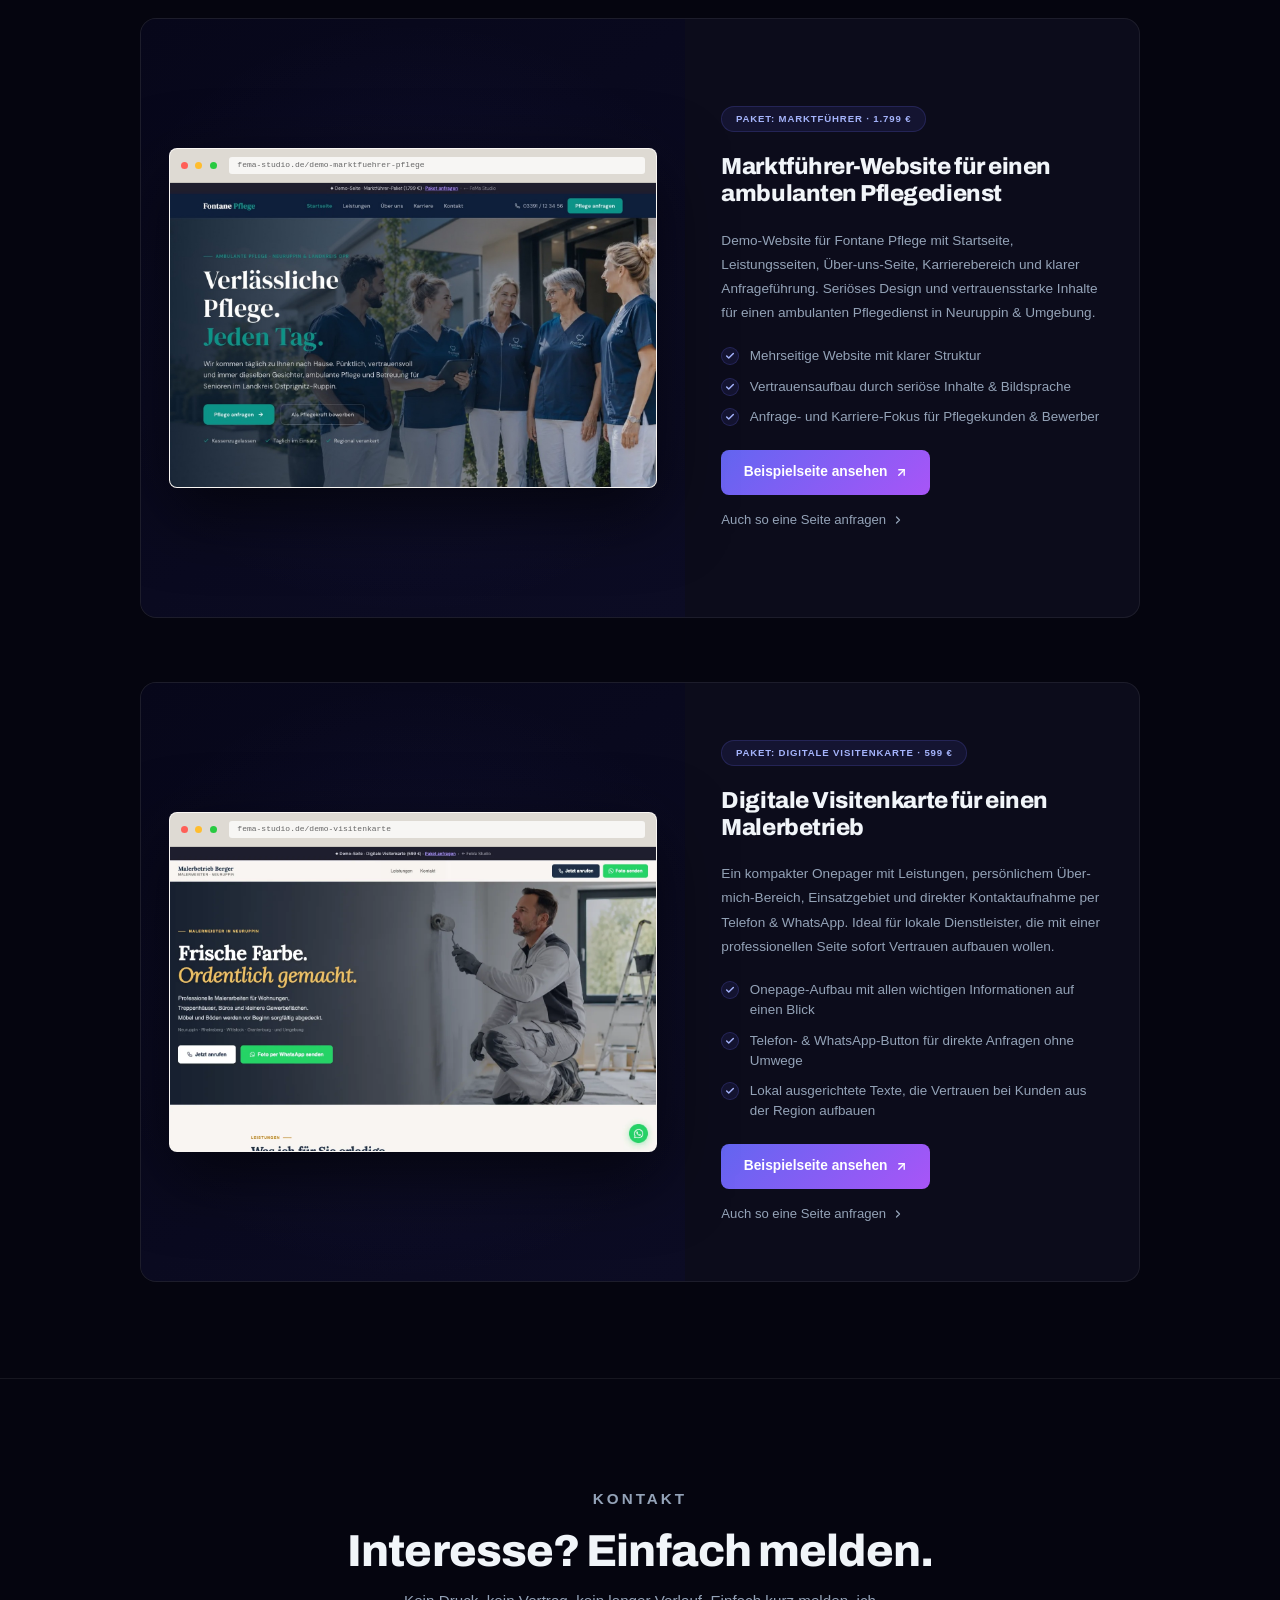
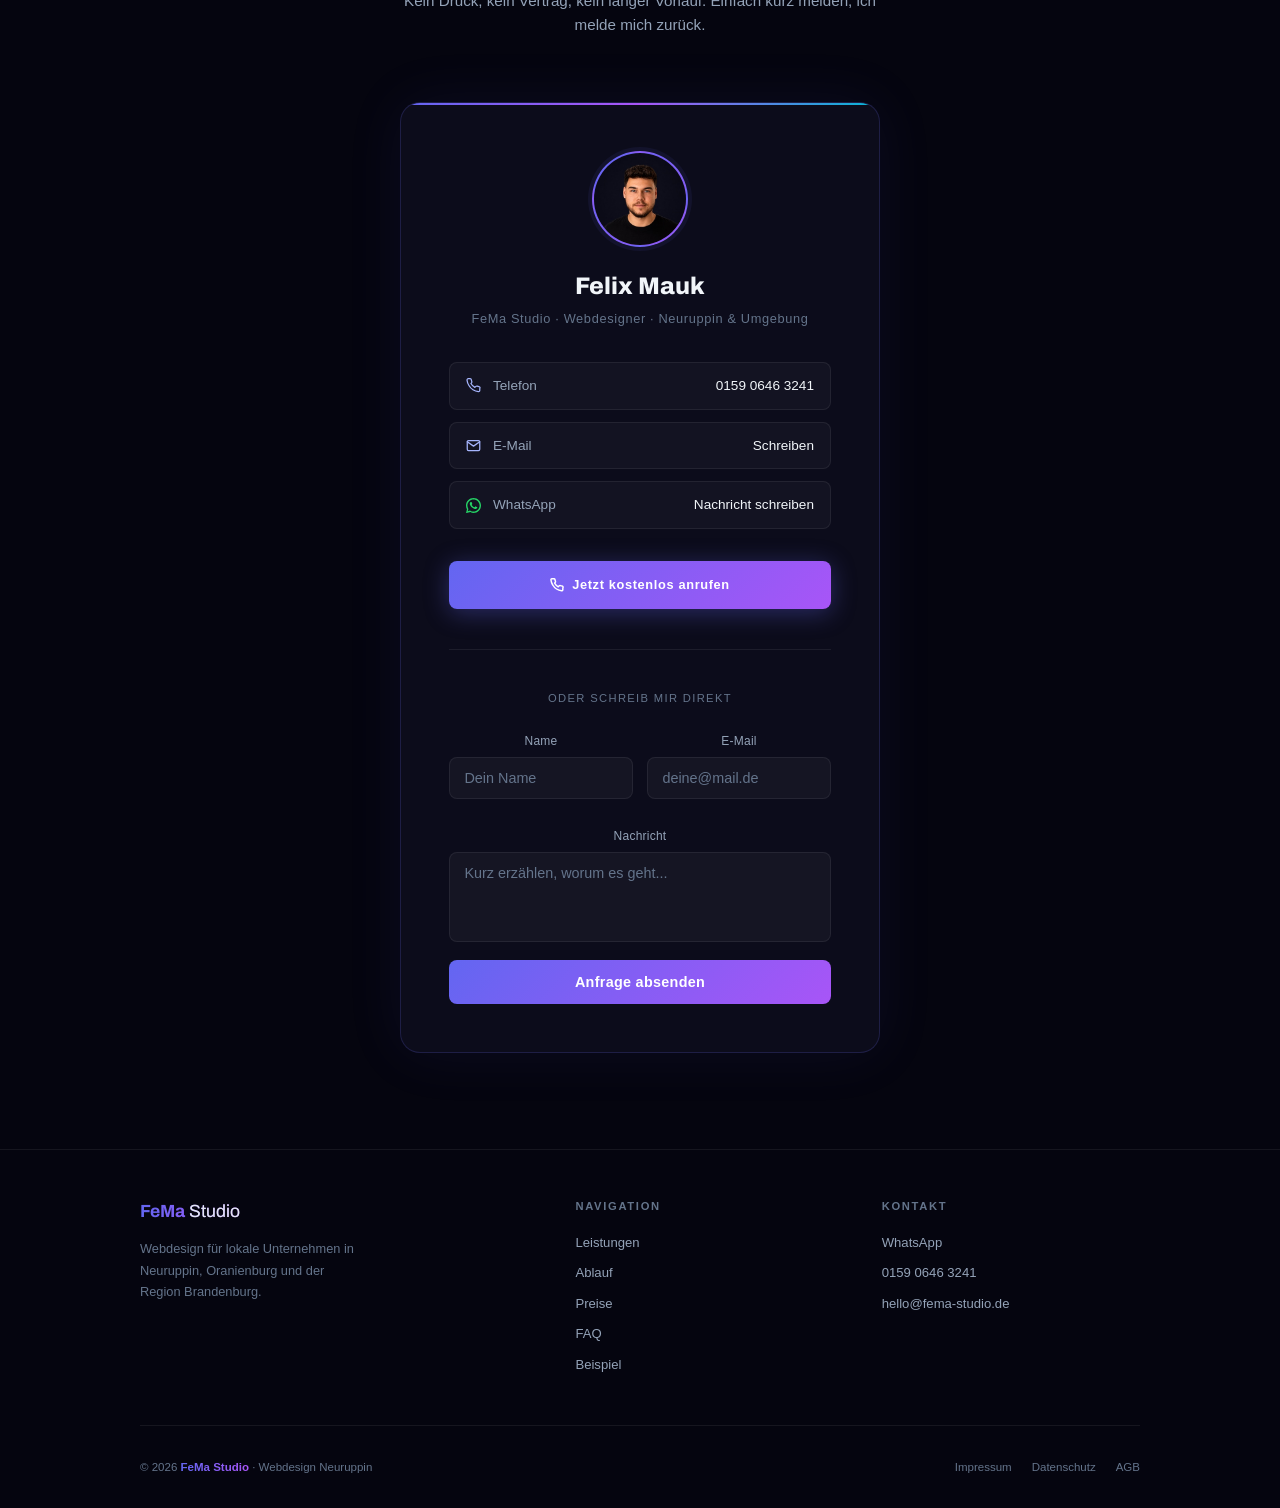
==== commit 82a323b2: "Verfügbarkeit aktualisiert: Juni statt Mai, Juli statt Juni" ====
--- a/index.html
+++ b/index.html
@@ -1710,7 +1710,7 @@
       </div>
       <div class="urgency-notice reveal">
         <span class="urgency-dot"></span>
-        Im Mai habe ich noch <strong>2 Plätze frei</strong>. Ab Juni geht's weiter.
+        Im Juni habe ich noch <strong>2 Plätze frei</strong>. Ab Juli geht's weiter.
       </div>
 
       <div class="preise-anchor reveal">
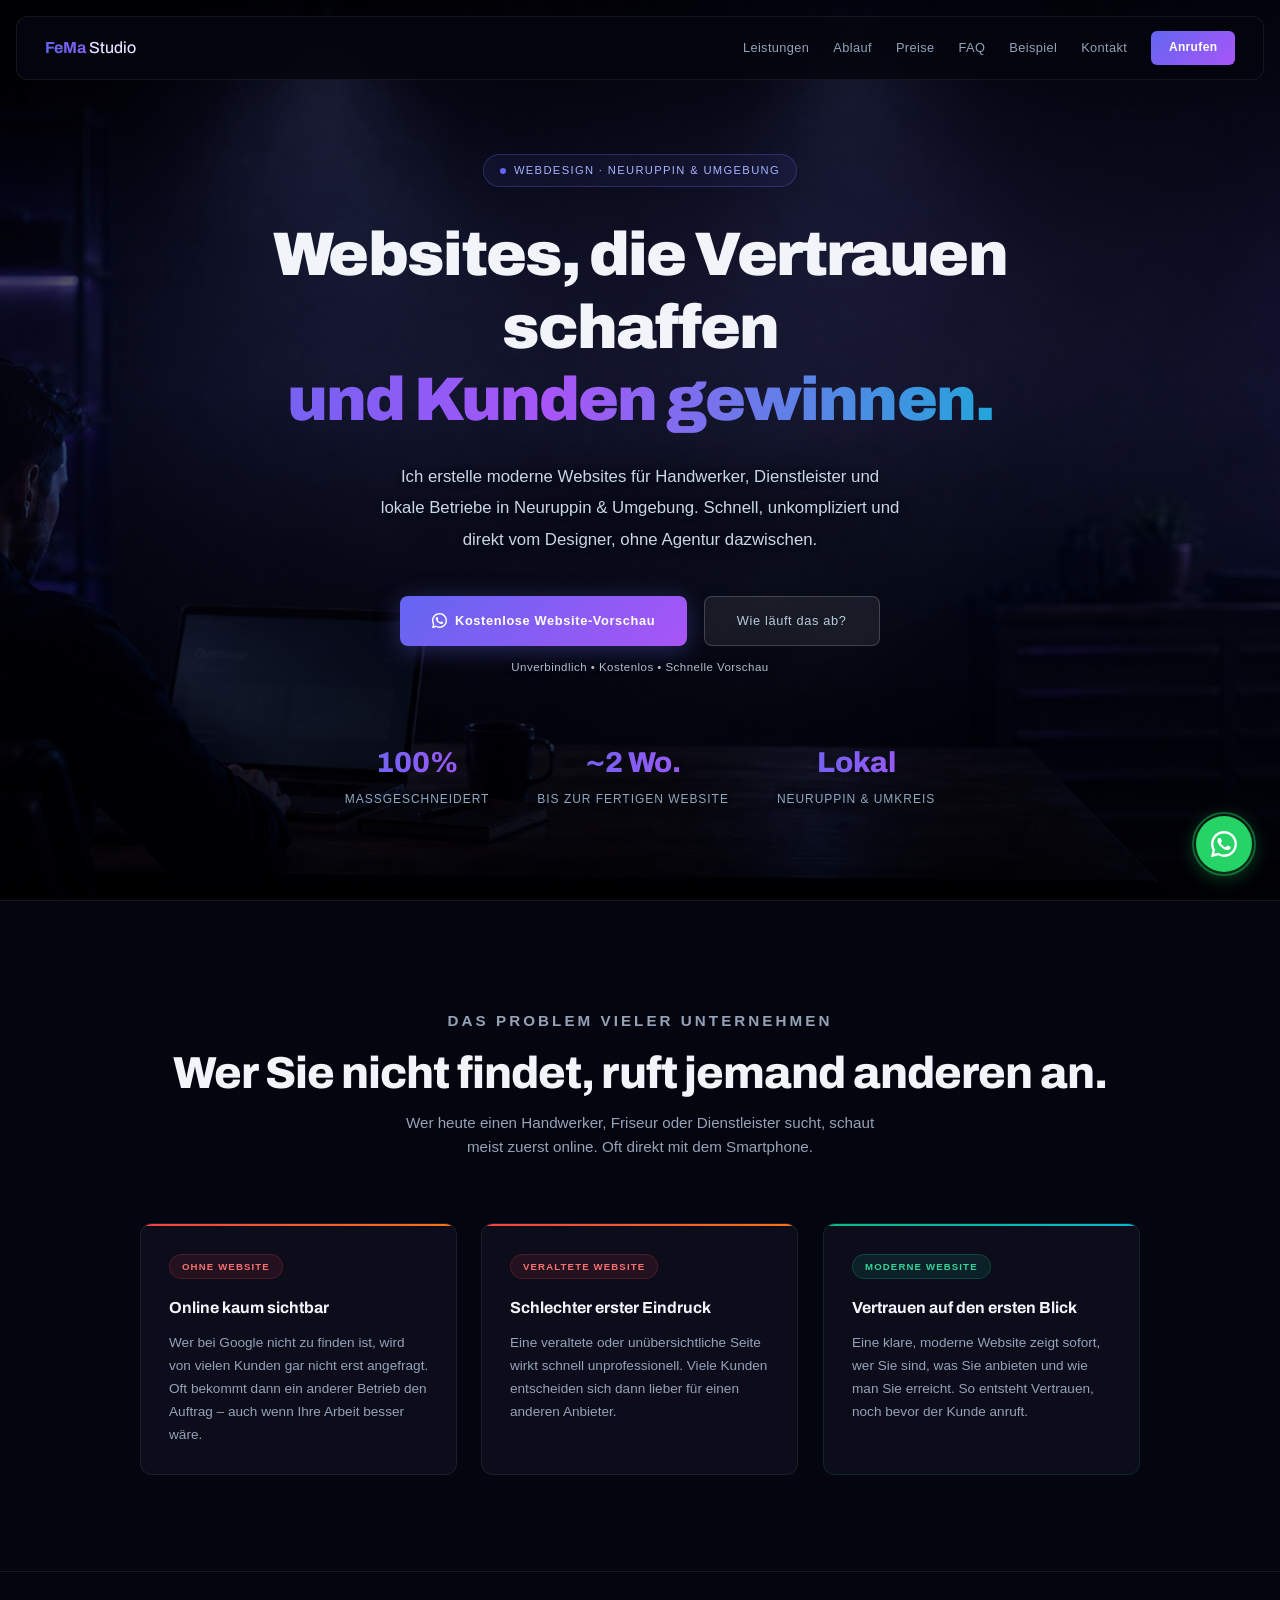
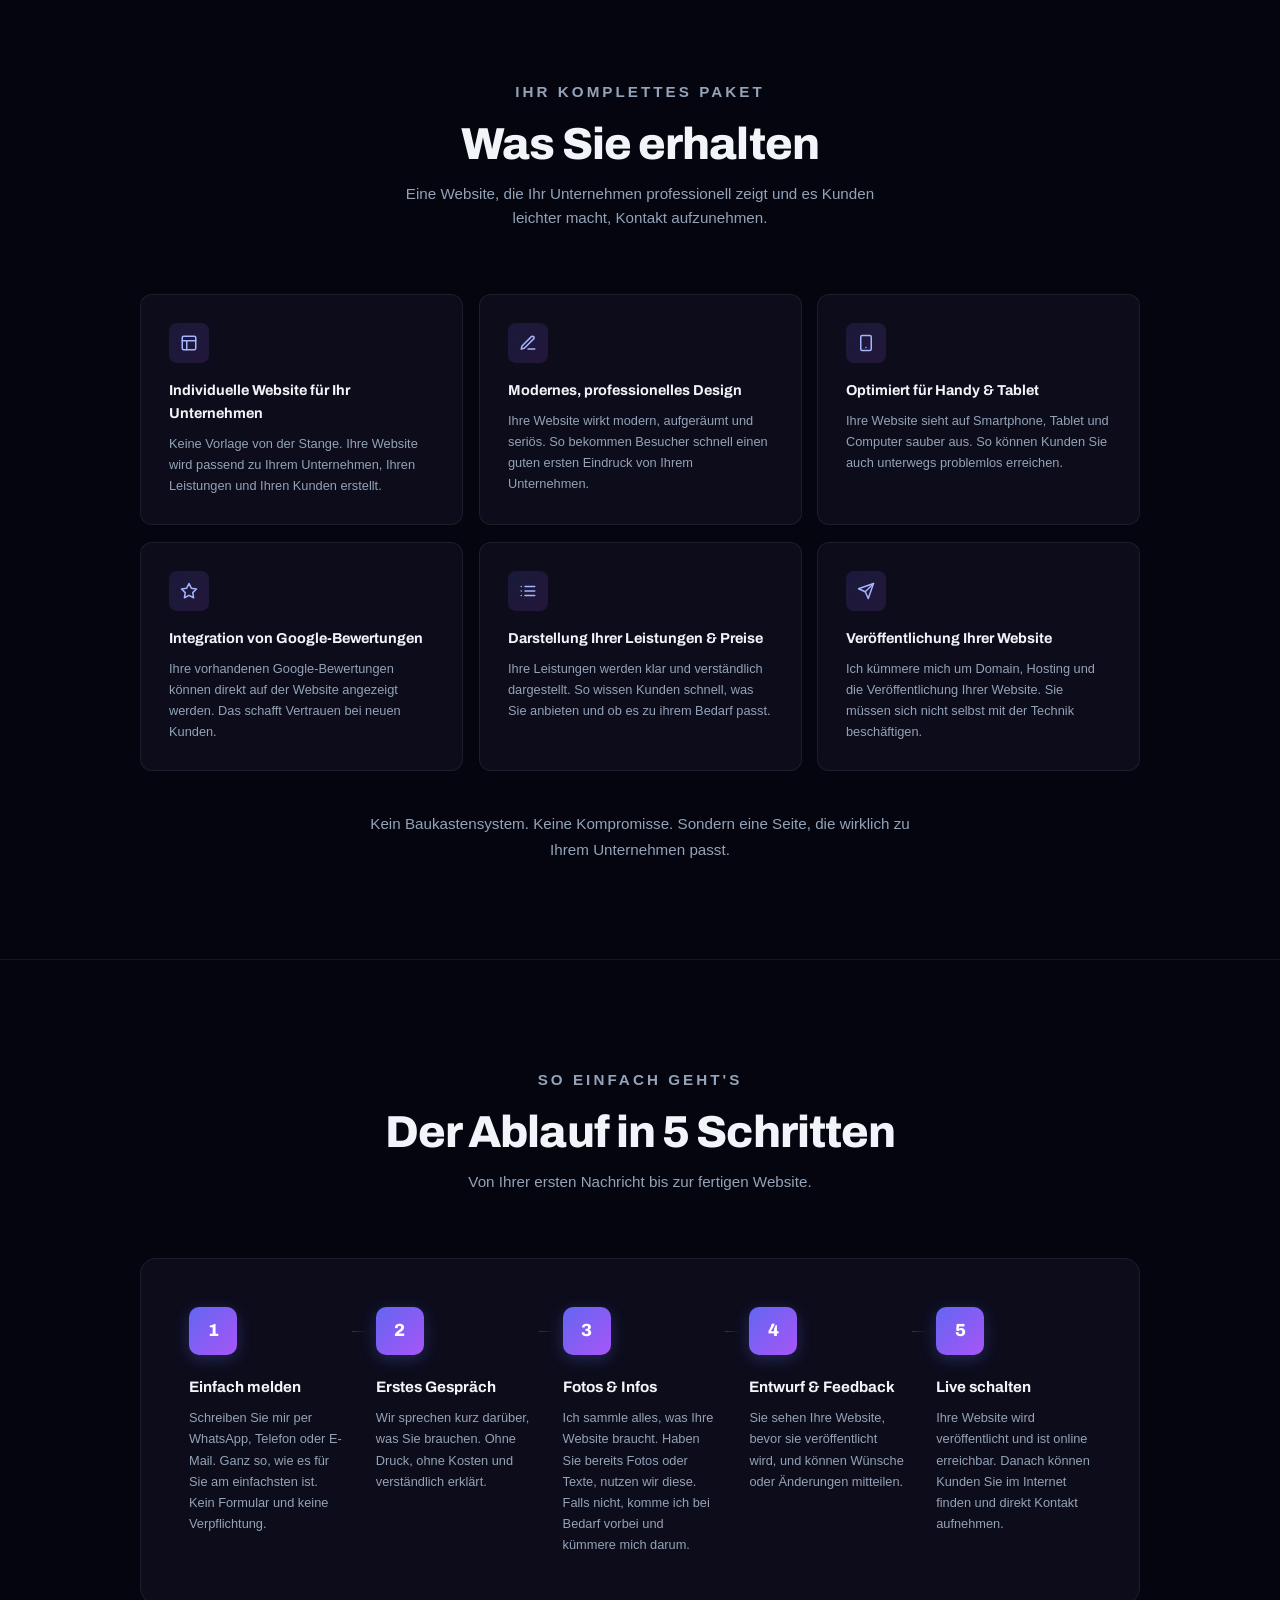
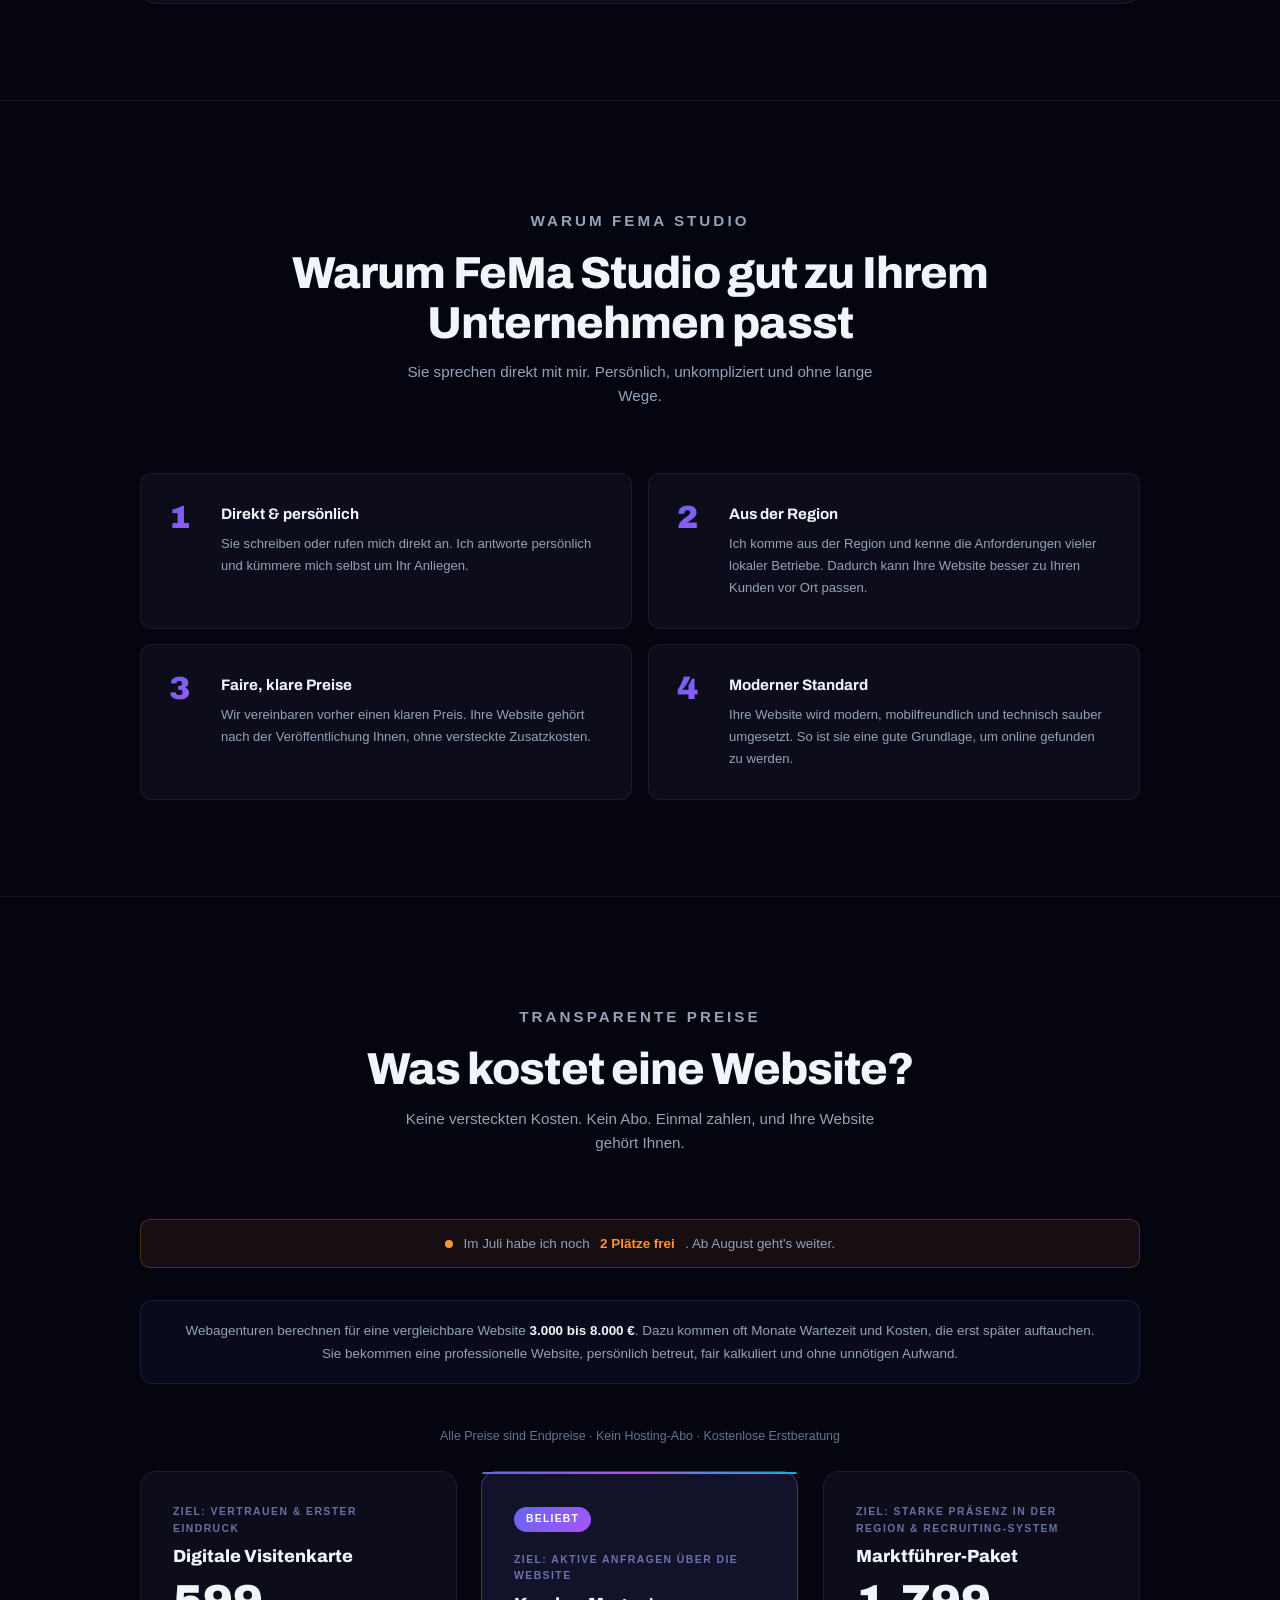
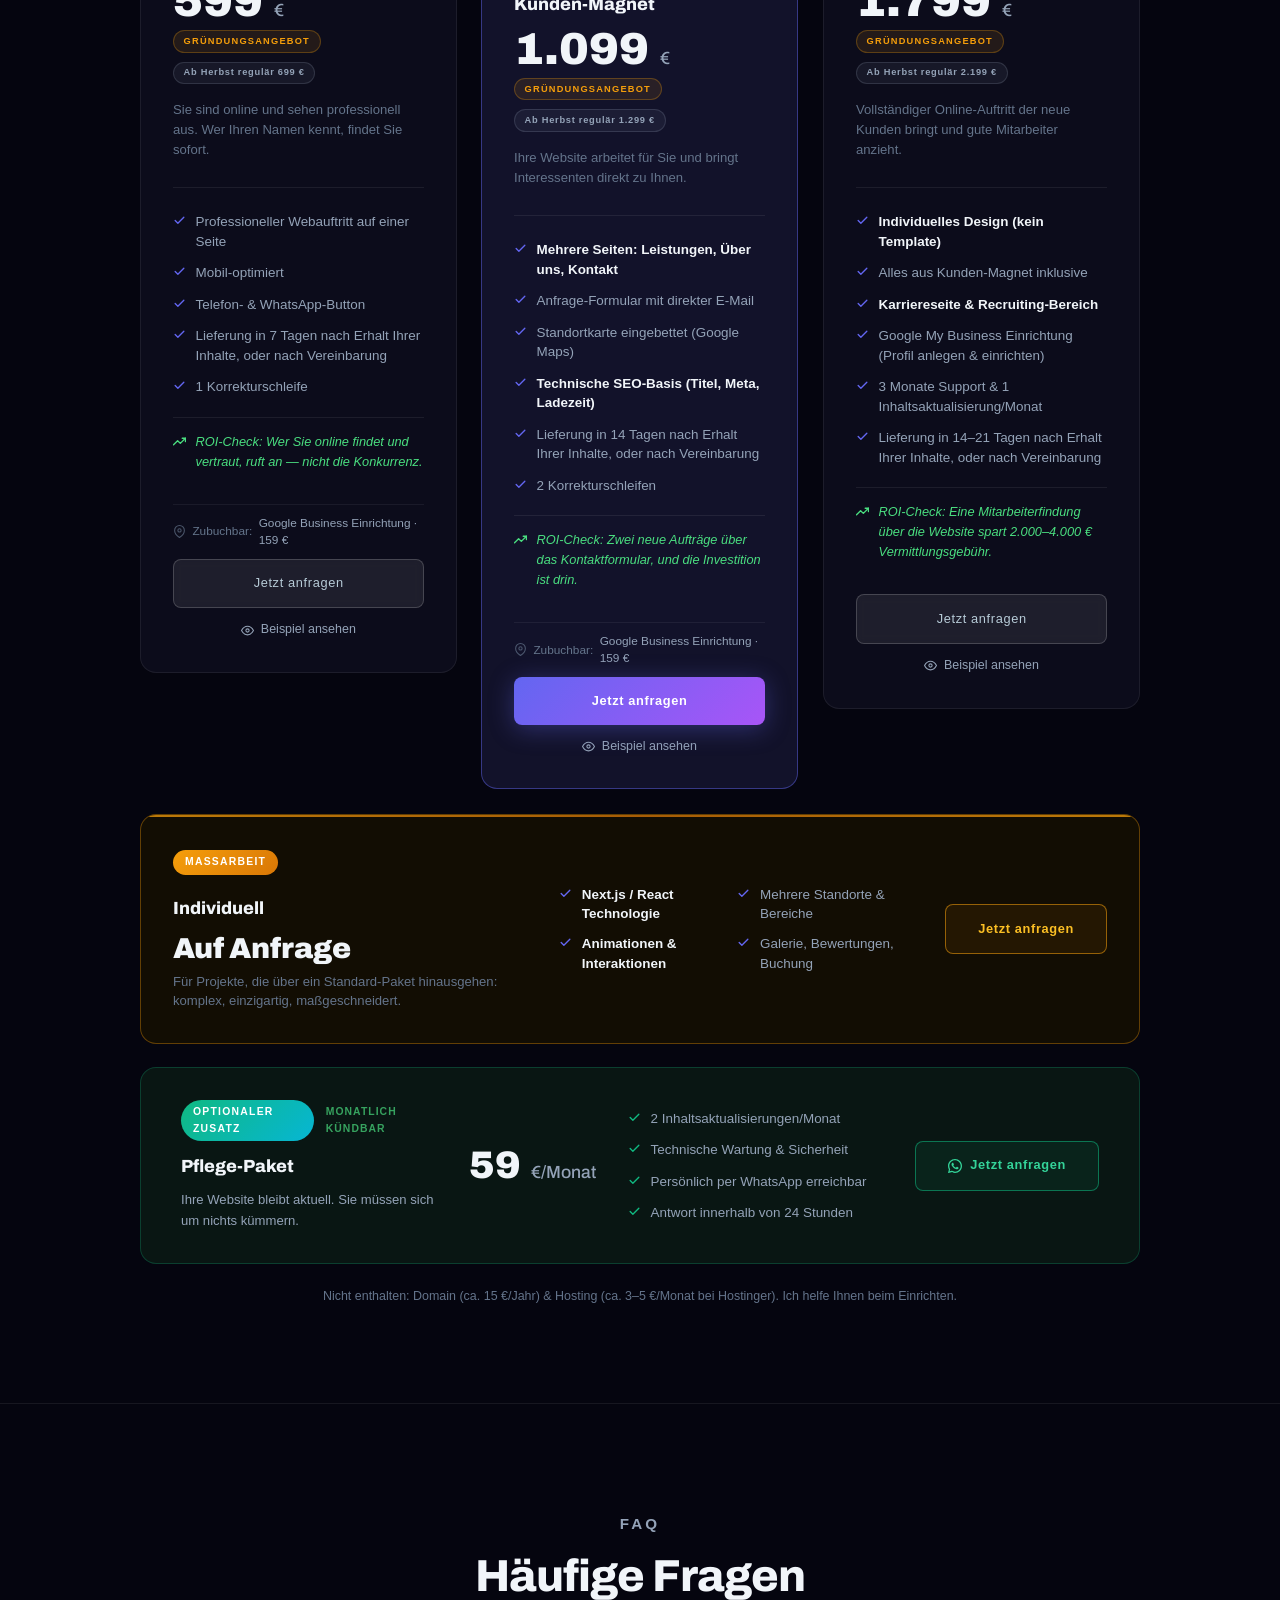
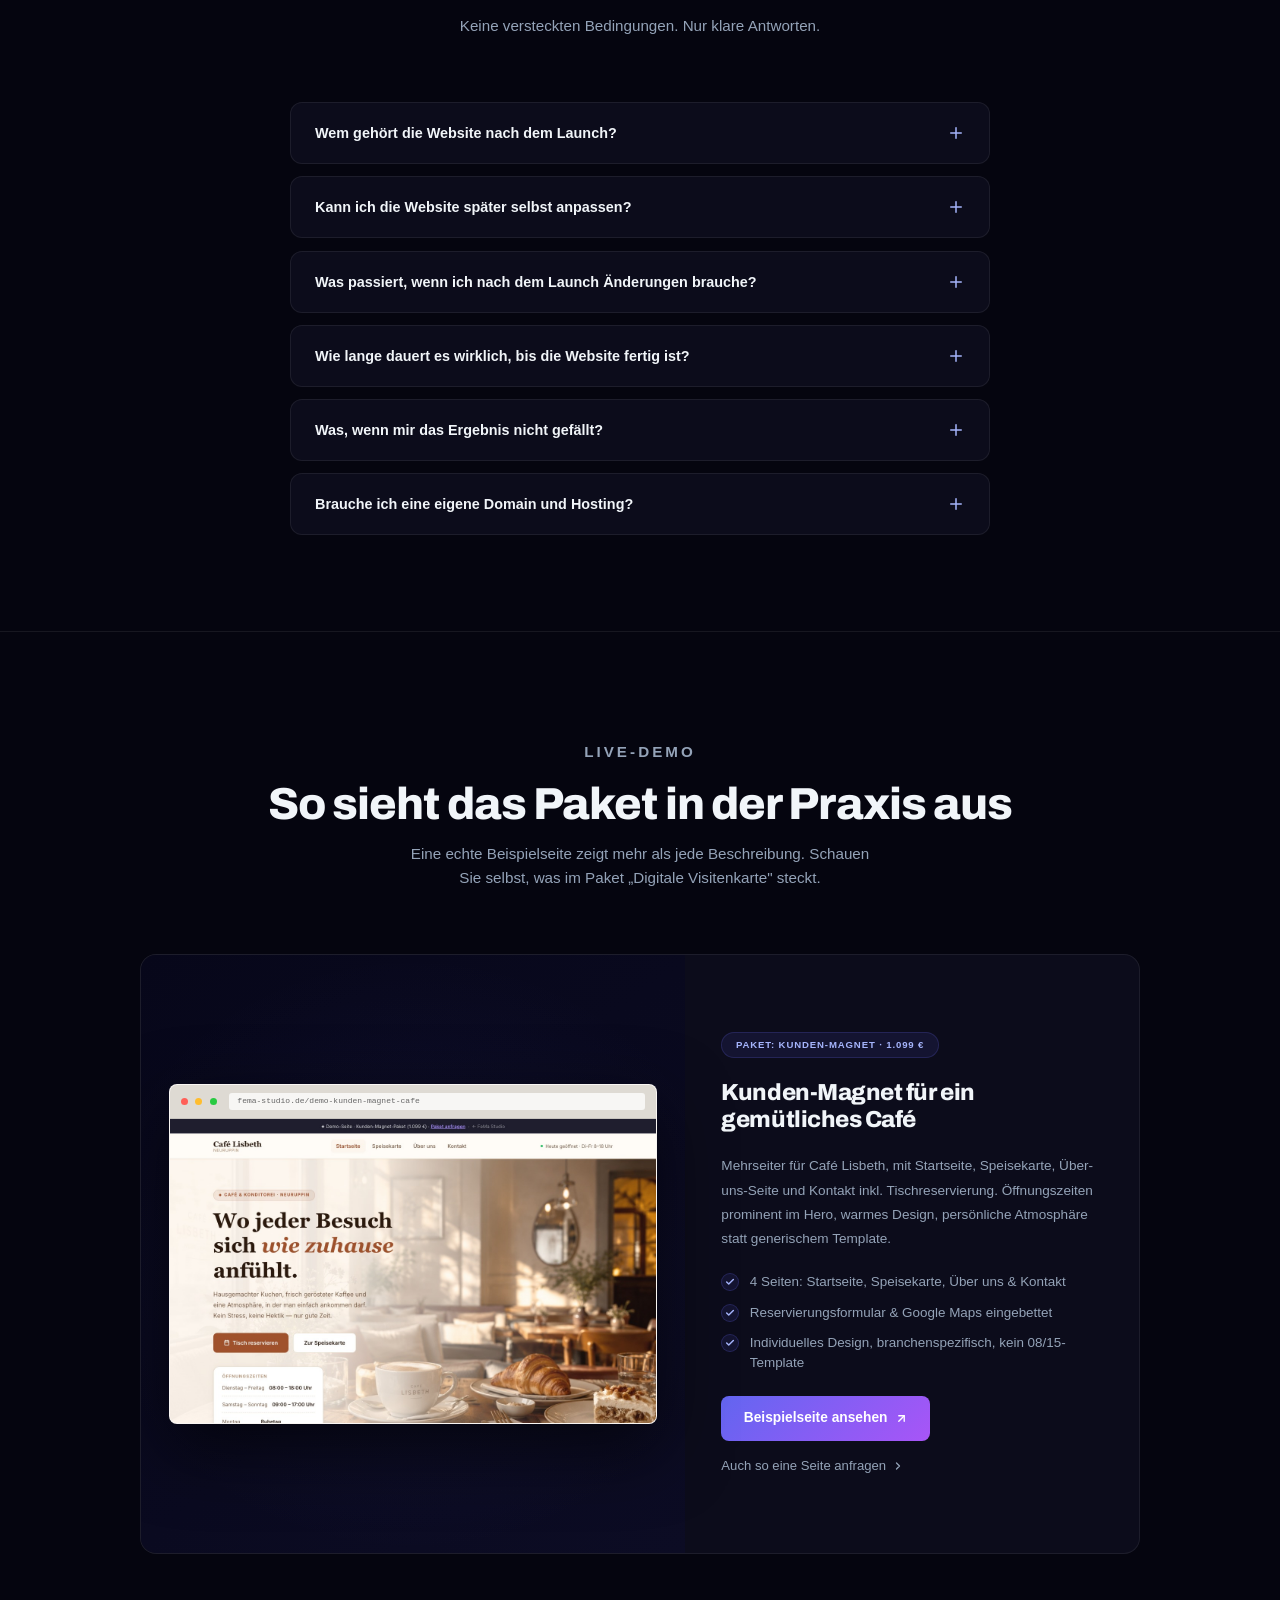
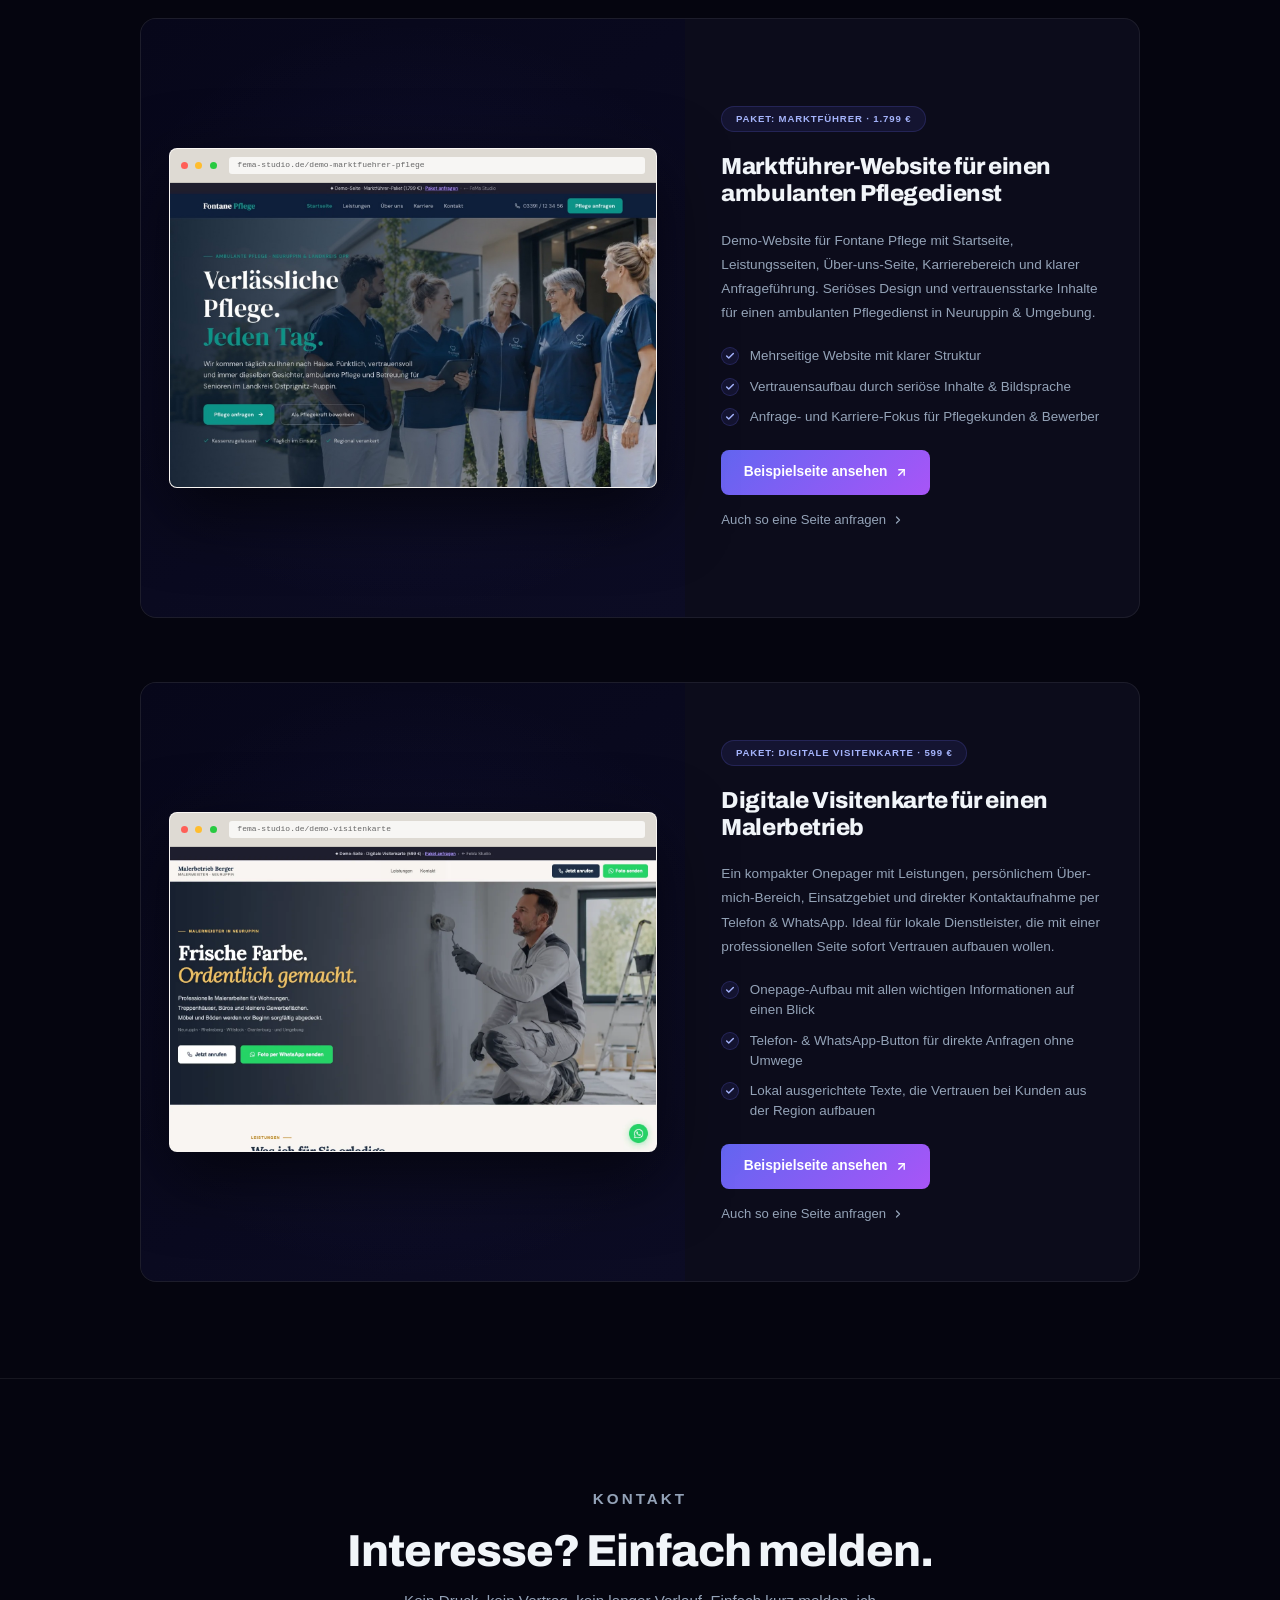
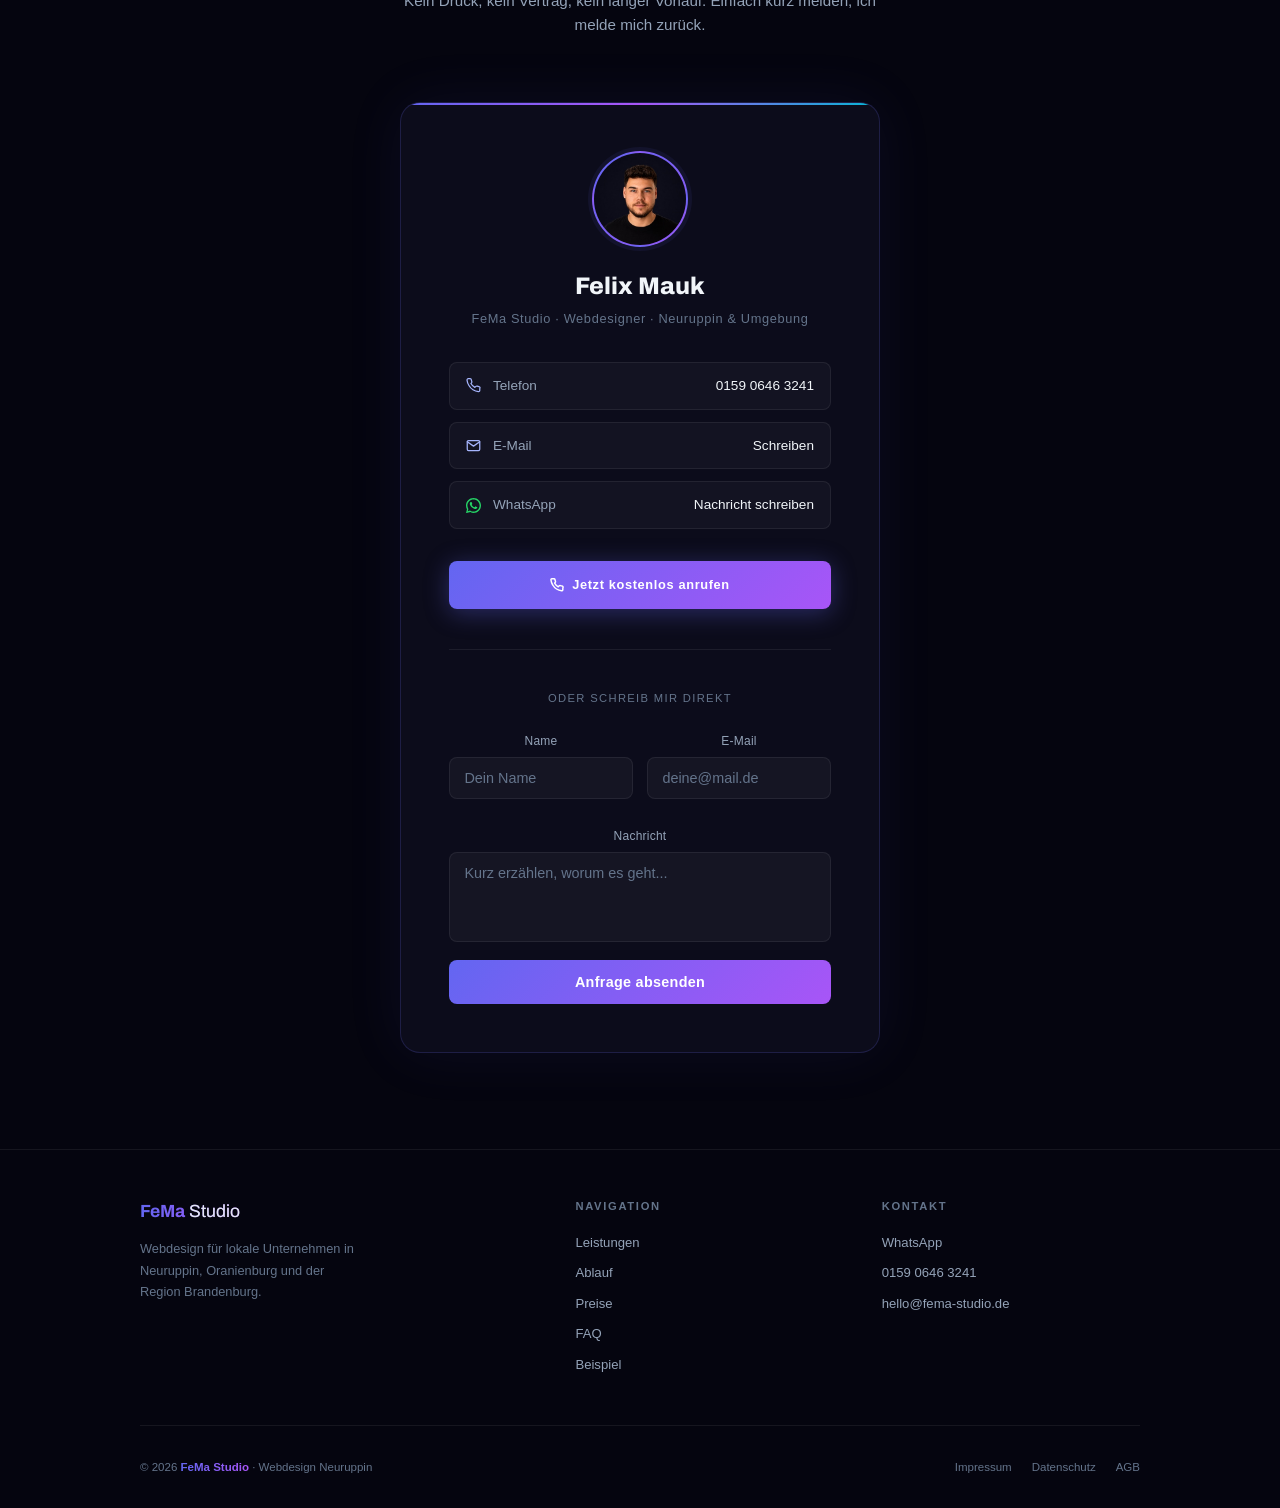
==== commit 56eb06a3: "Verfügbarkeit aktualisiert: Juli, ab August weiter" ====
--- a/index.html
+++ b/index.html
@@ -1710,7 +1710,7 @@
       </div>
       <div class="urgency-notice reveal">
         <span class="urgency-dot"></span>
-        Im Juni habe ich noch <strong>2 Plätze frei</strong>. Ab Juli geht's weiter.
+        Im Juli habe ich noch <strong>2 Plätze frei</strong>. Ab August geht's weiter.
       </div>
 
       <div class="preise-anchor reveal">
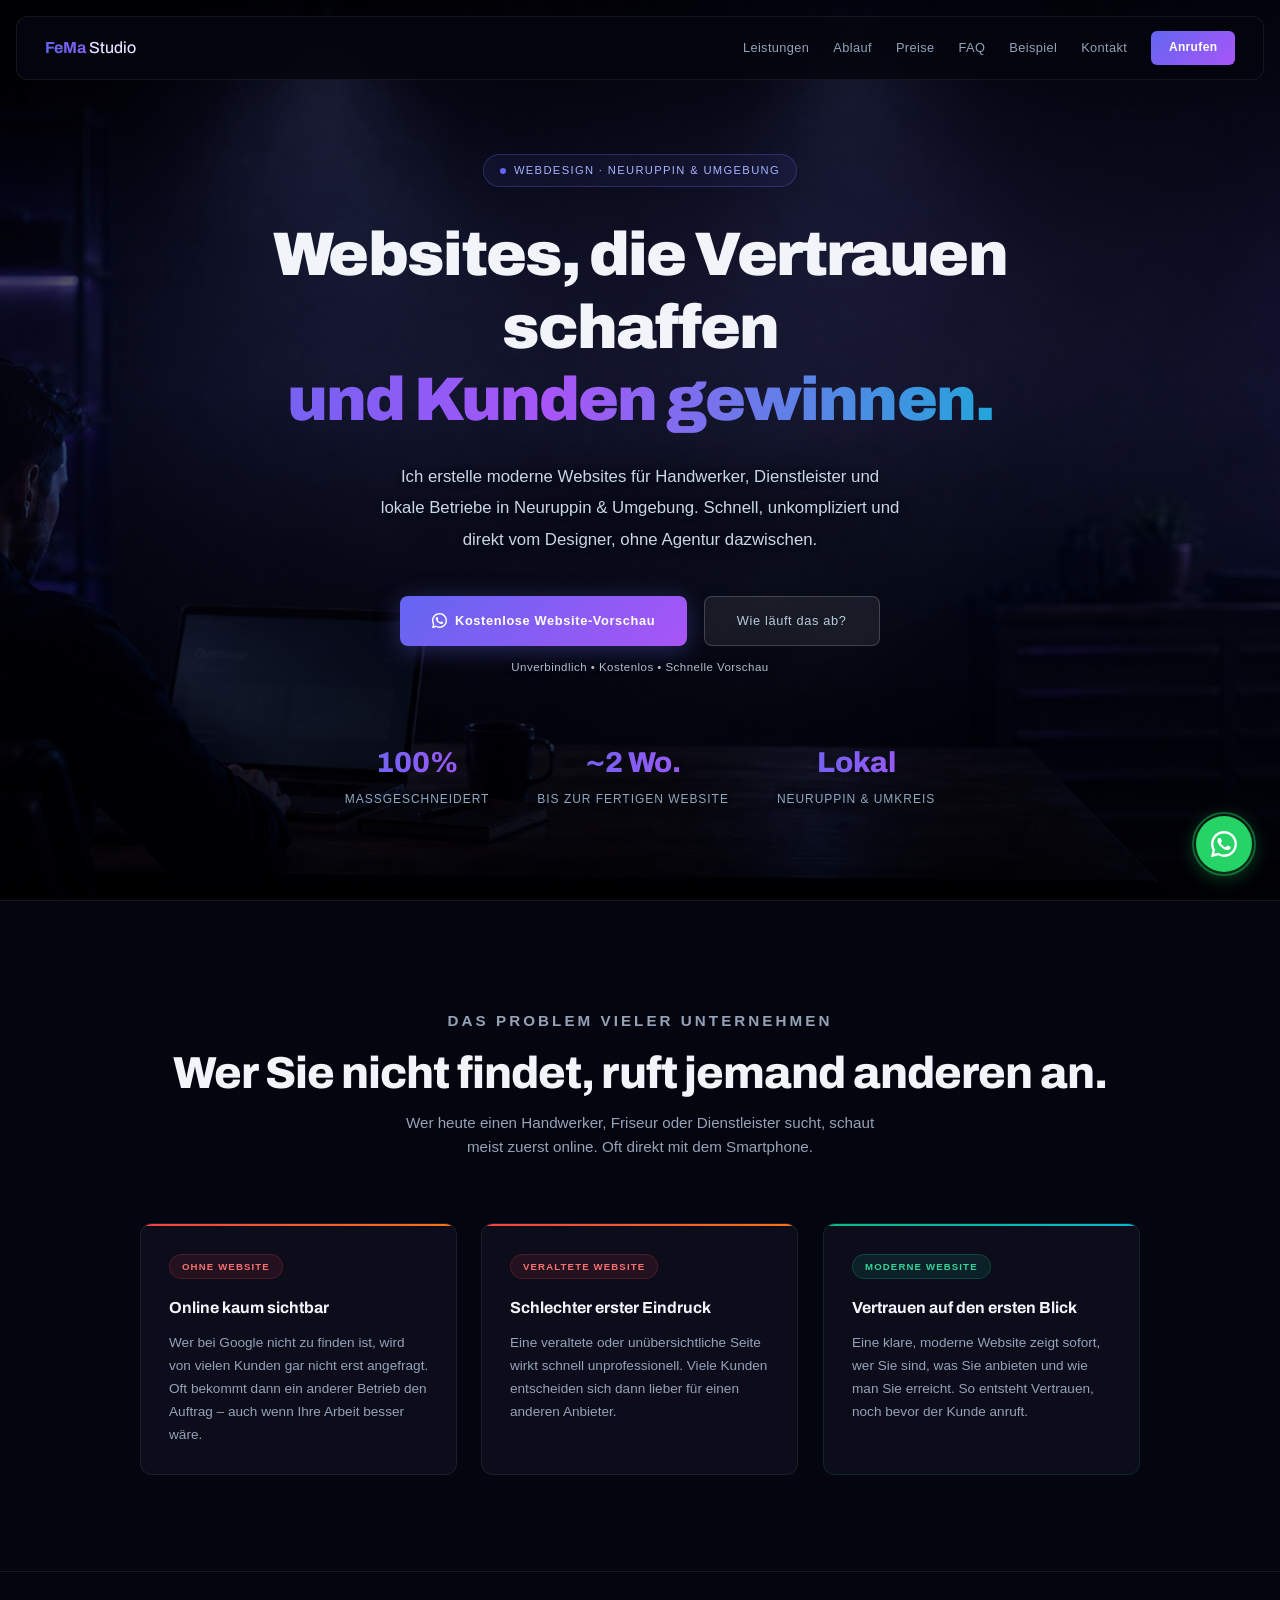
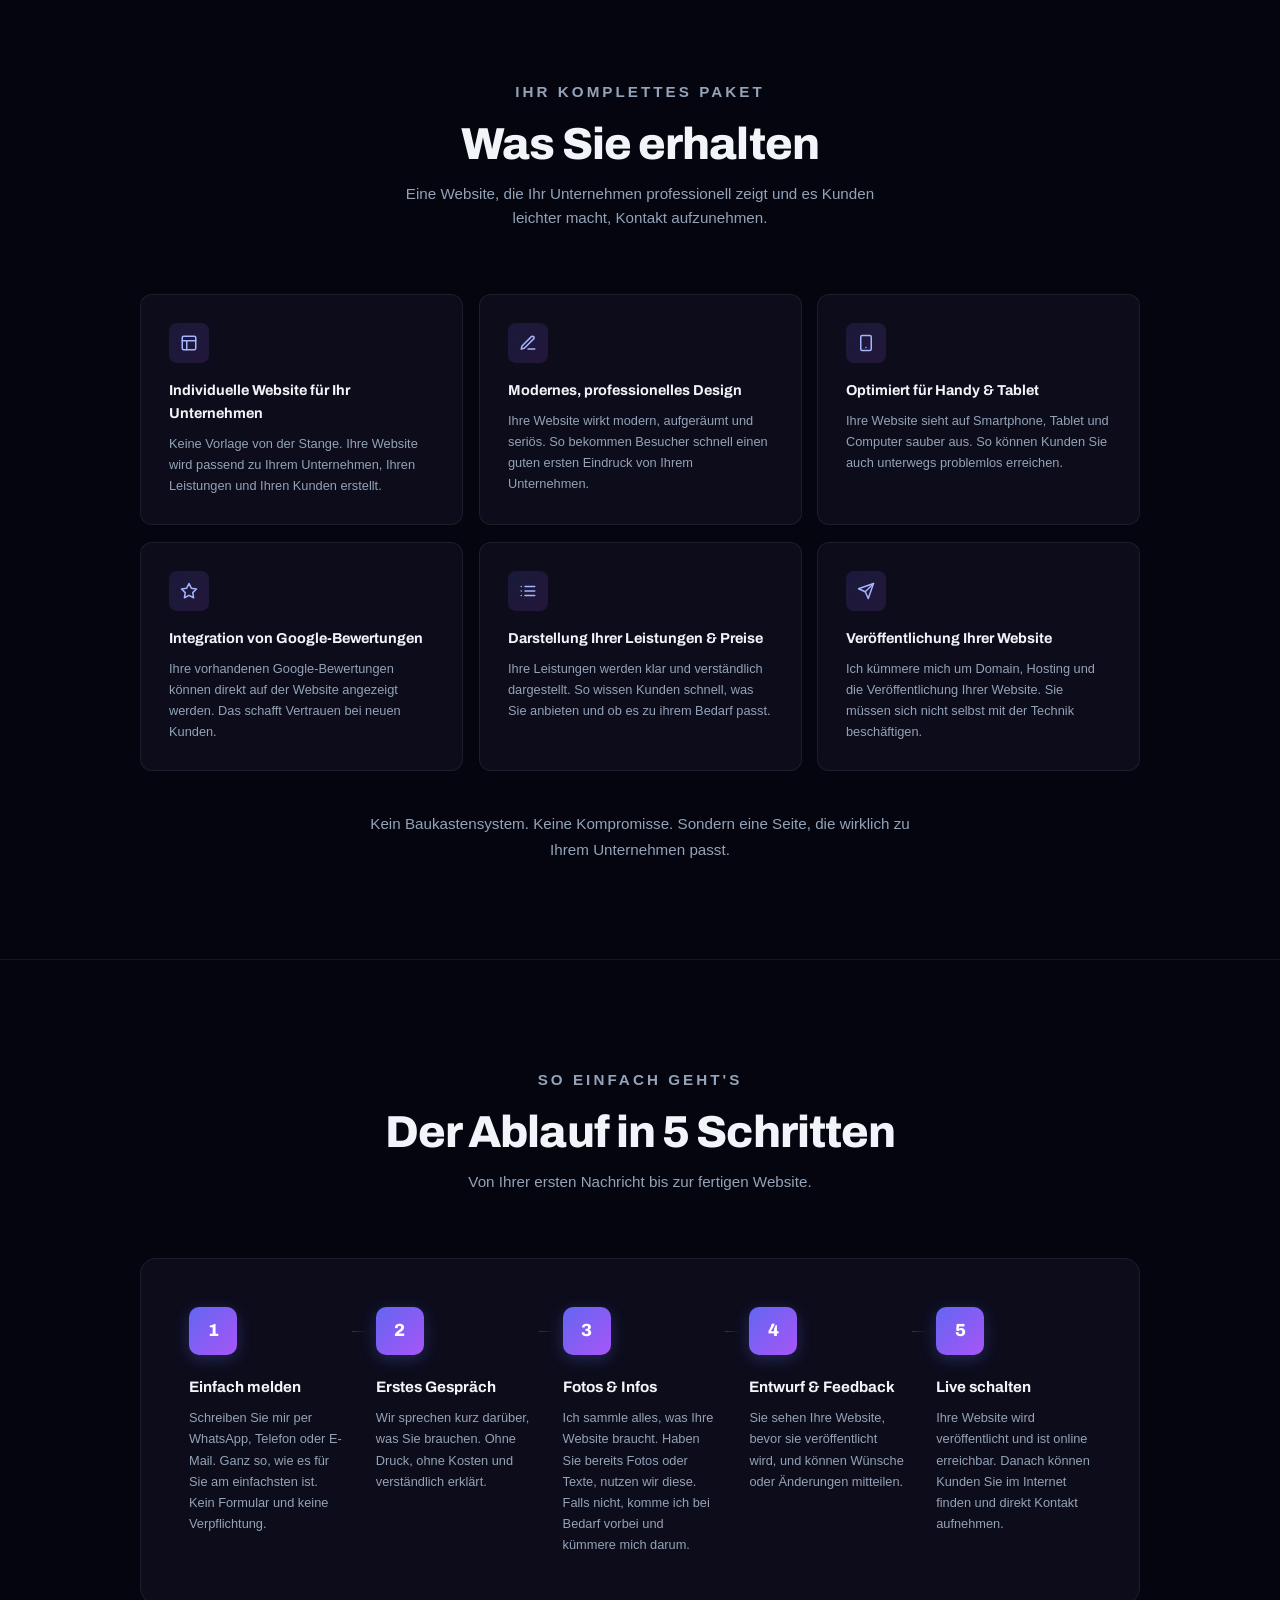
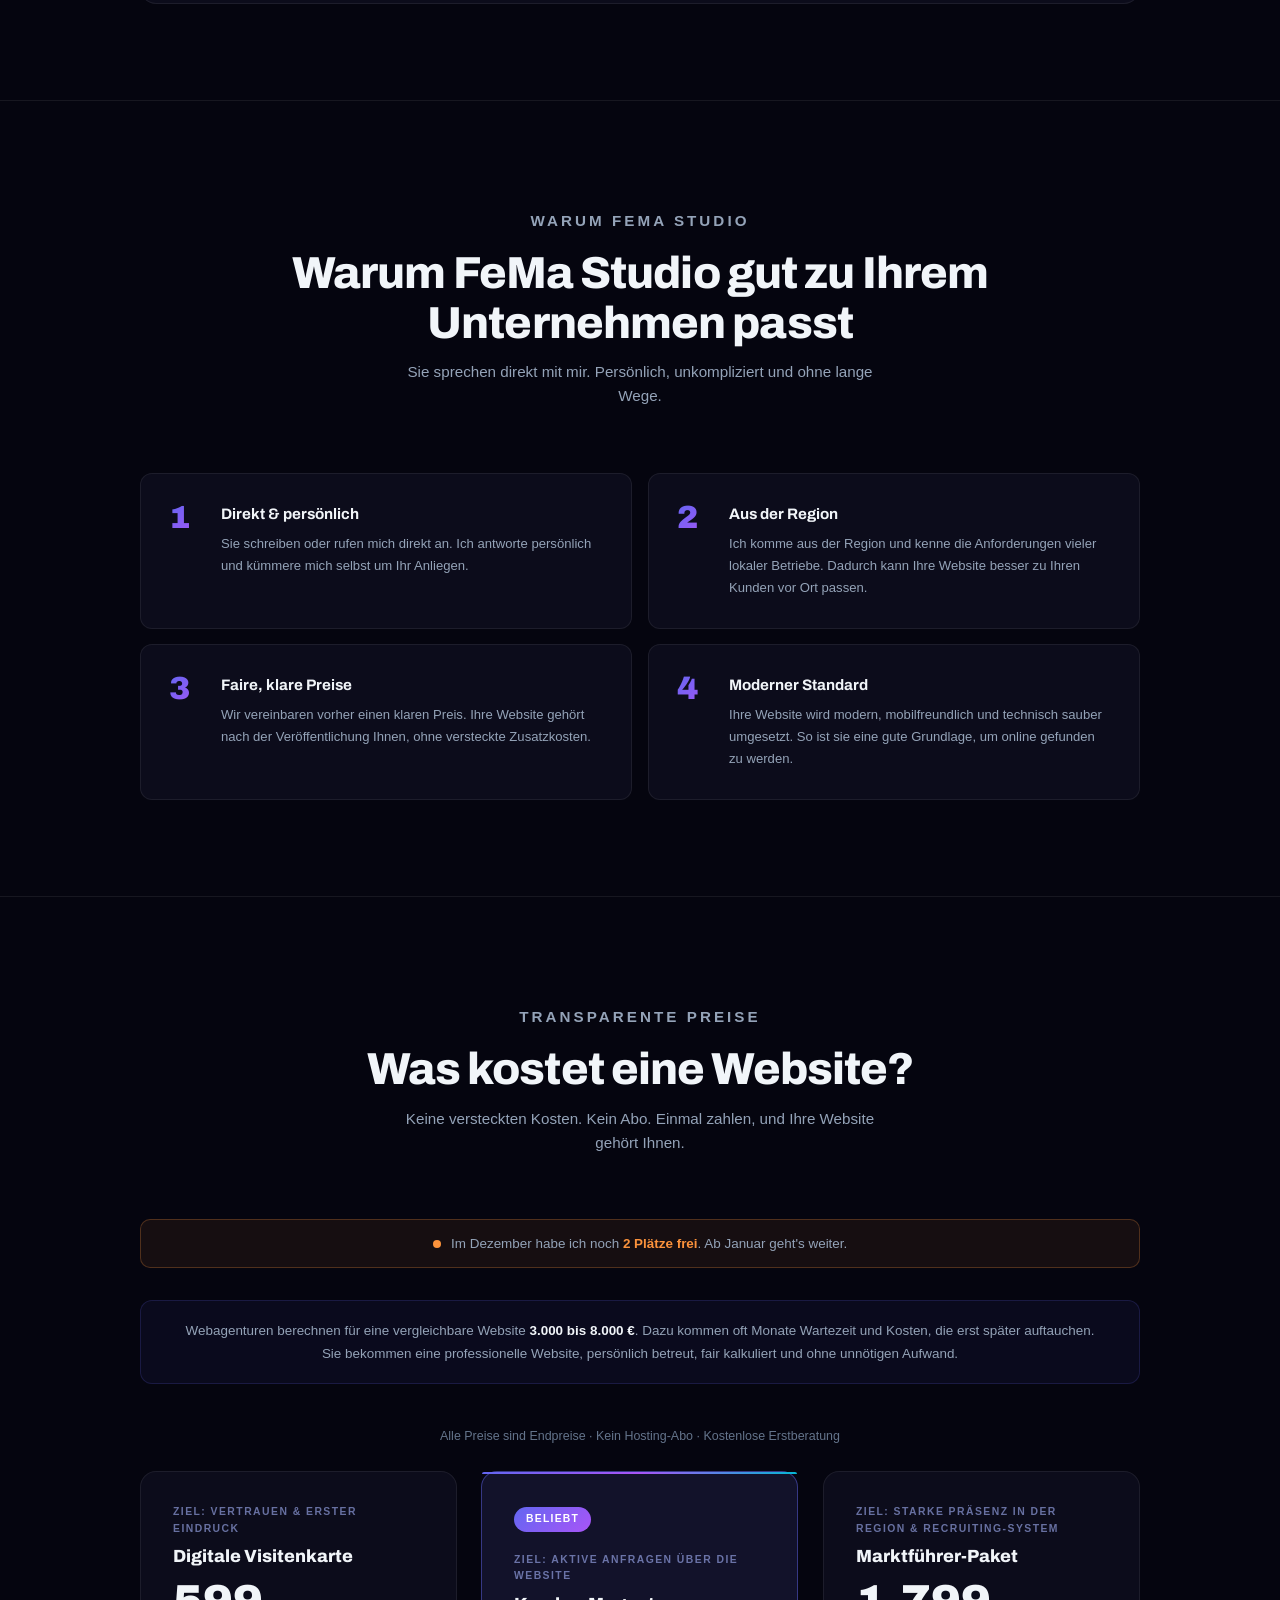
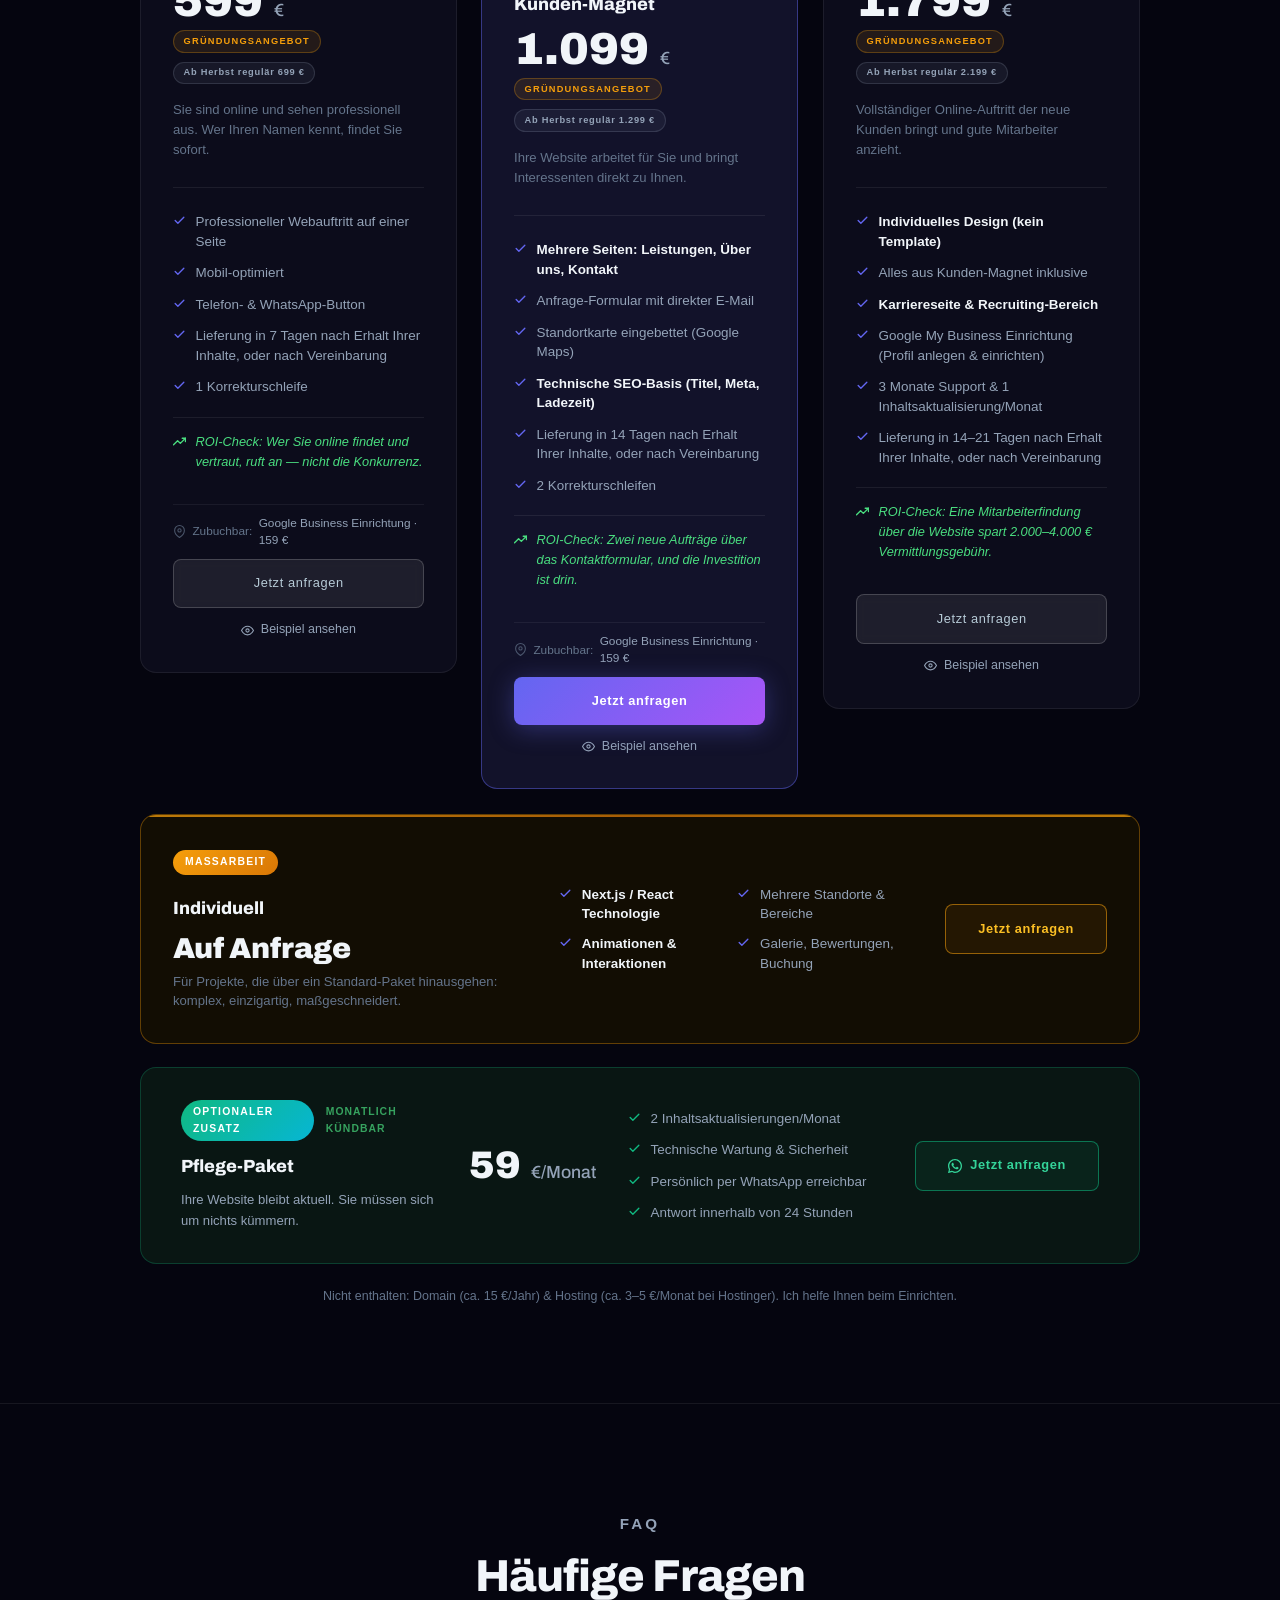
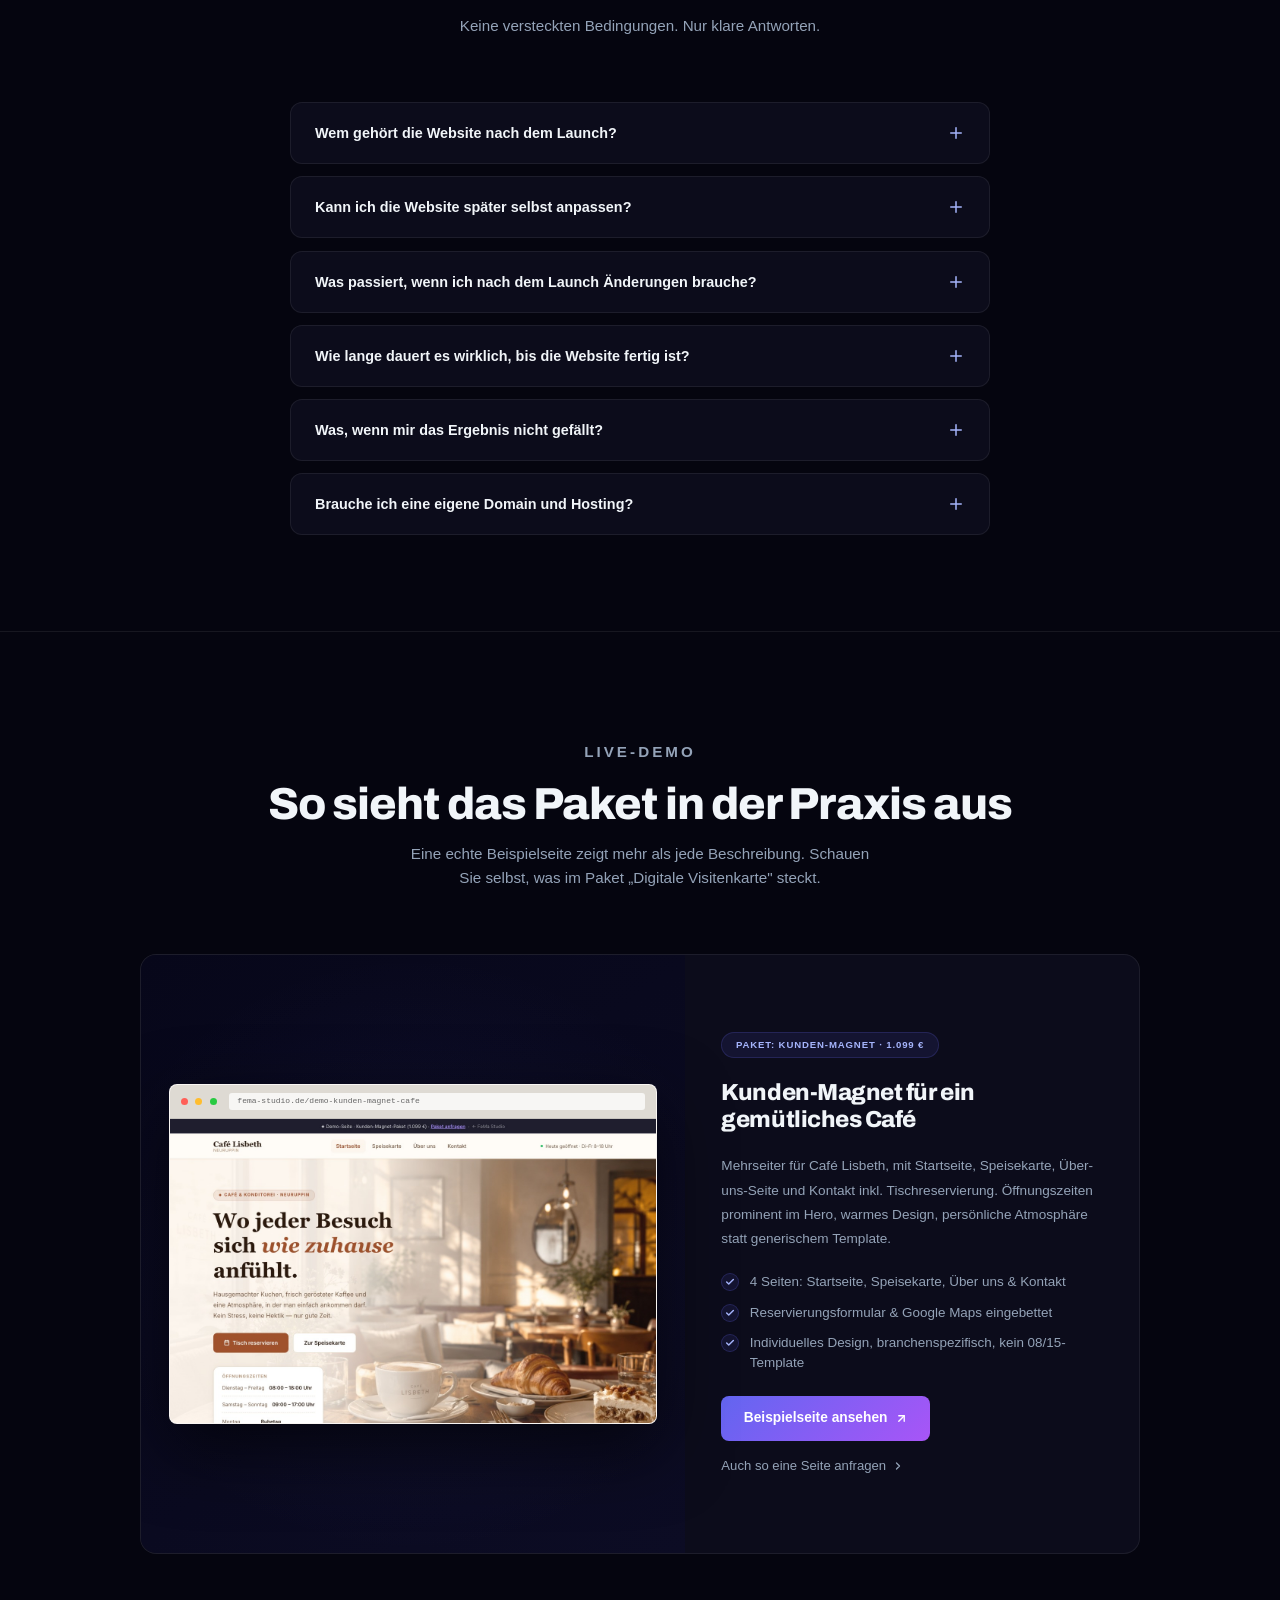
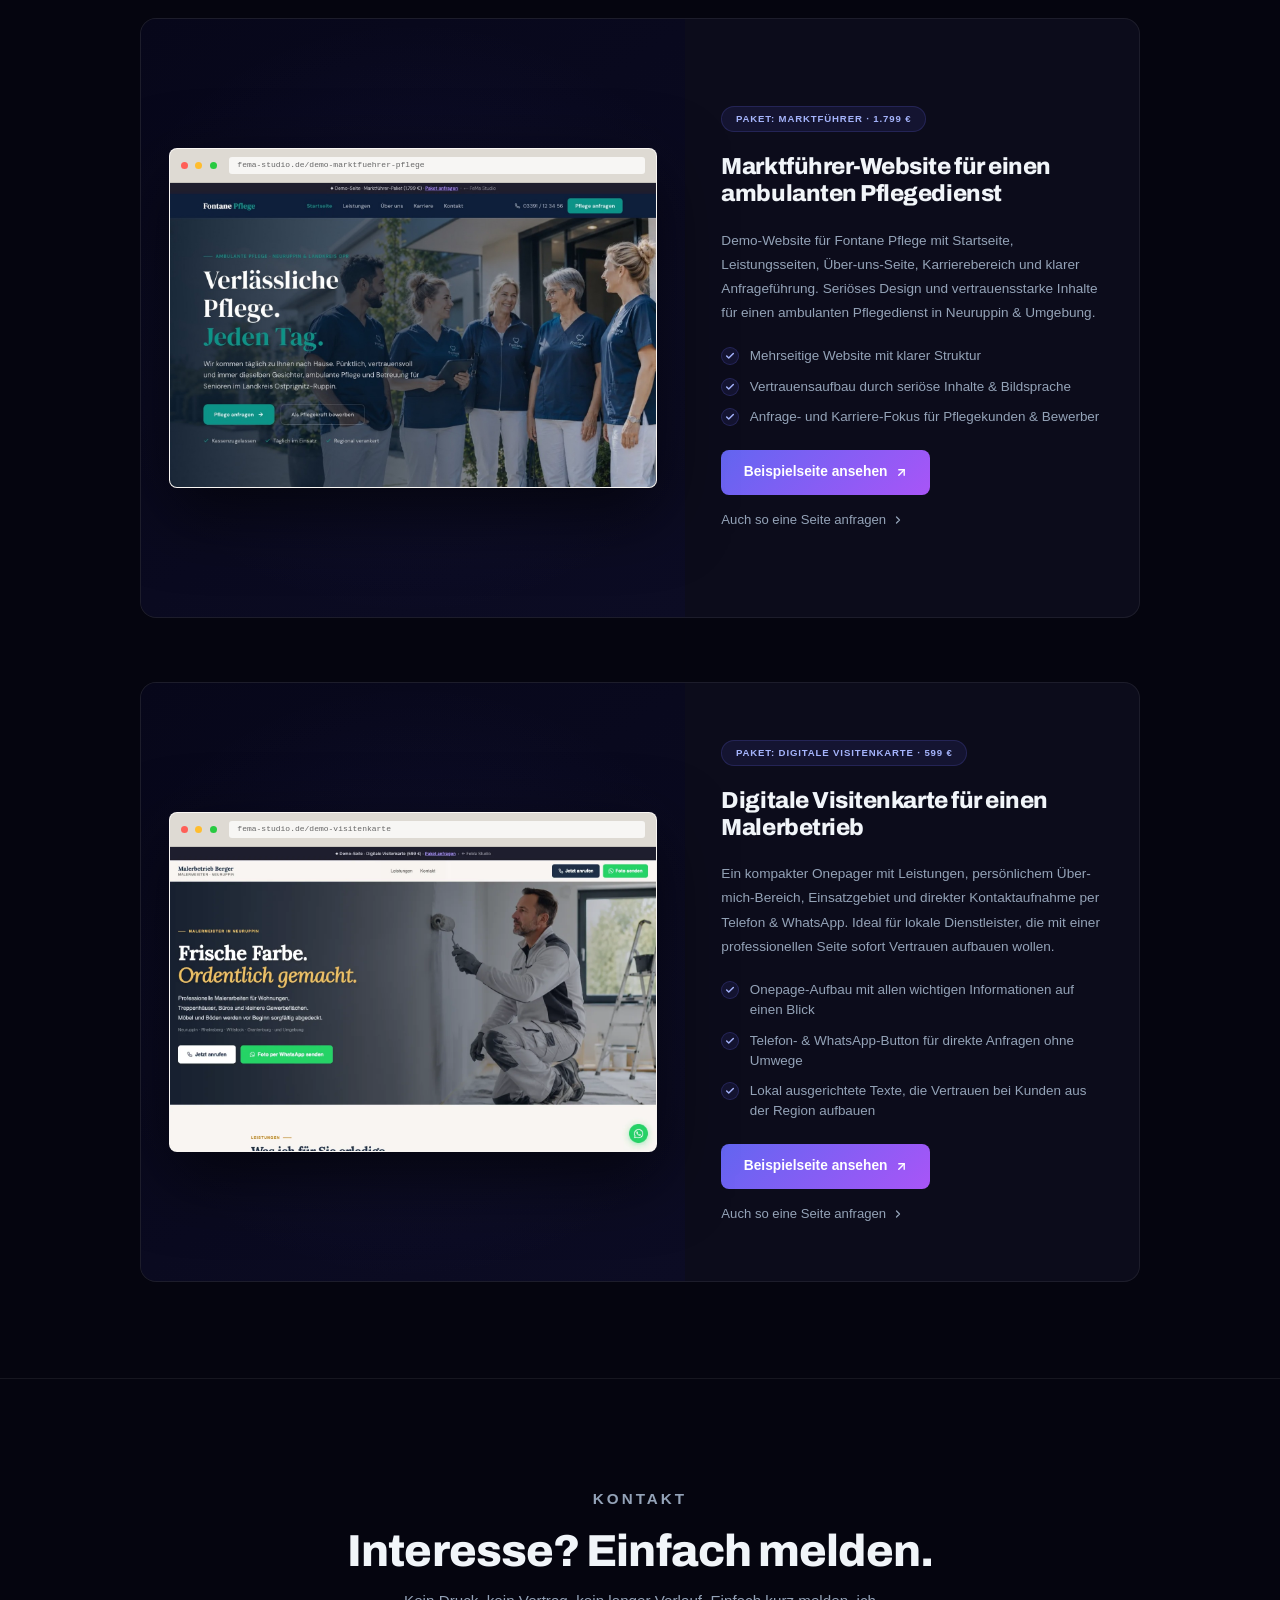
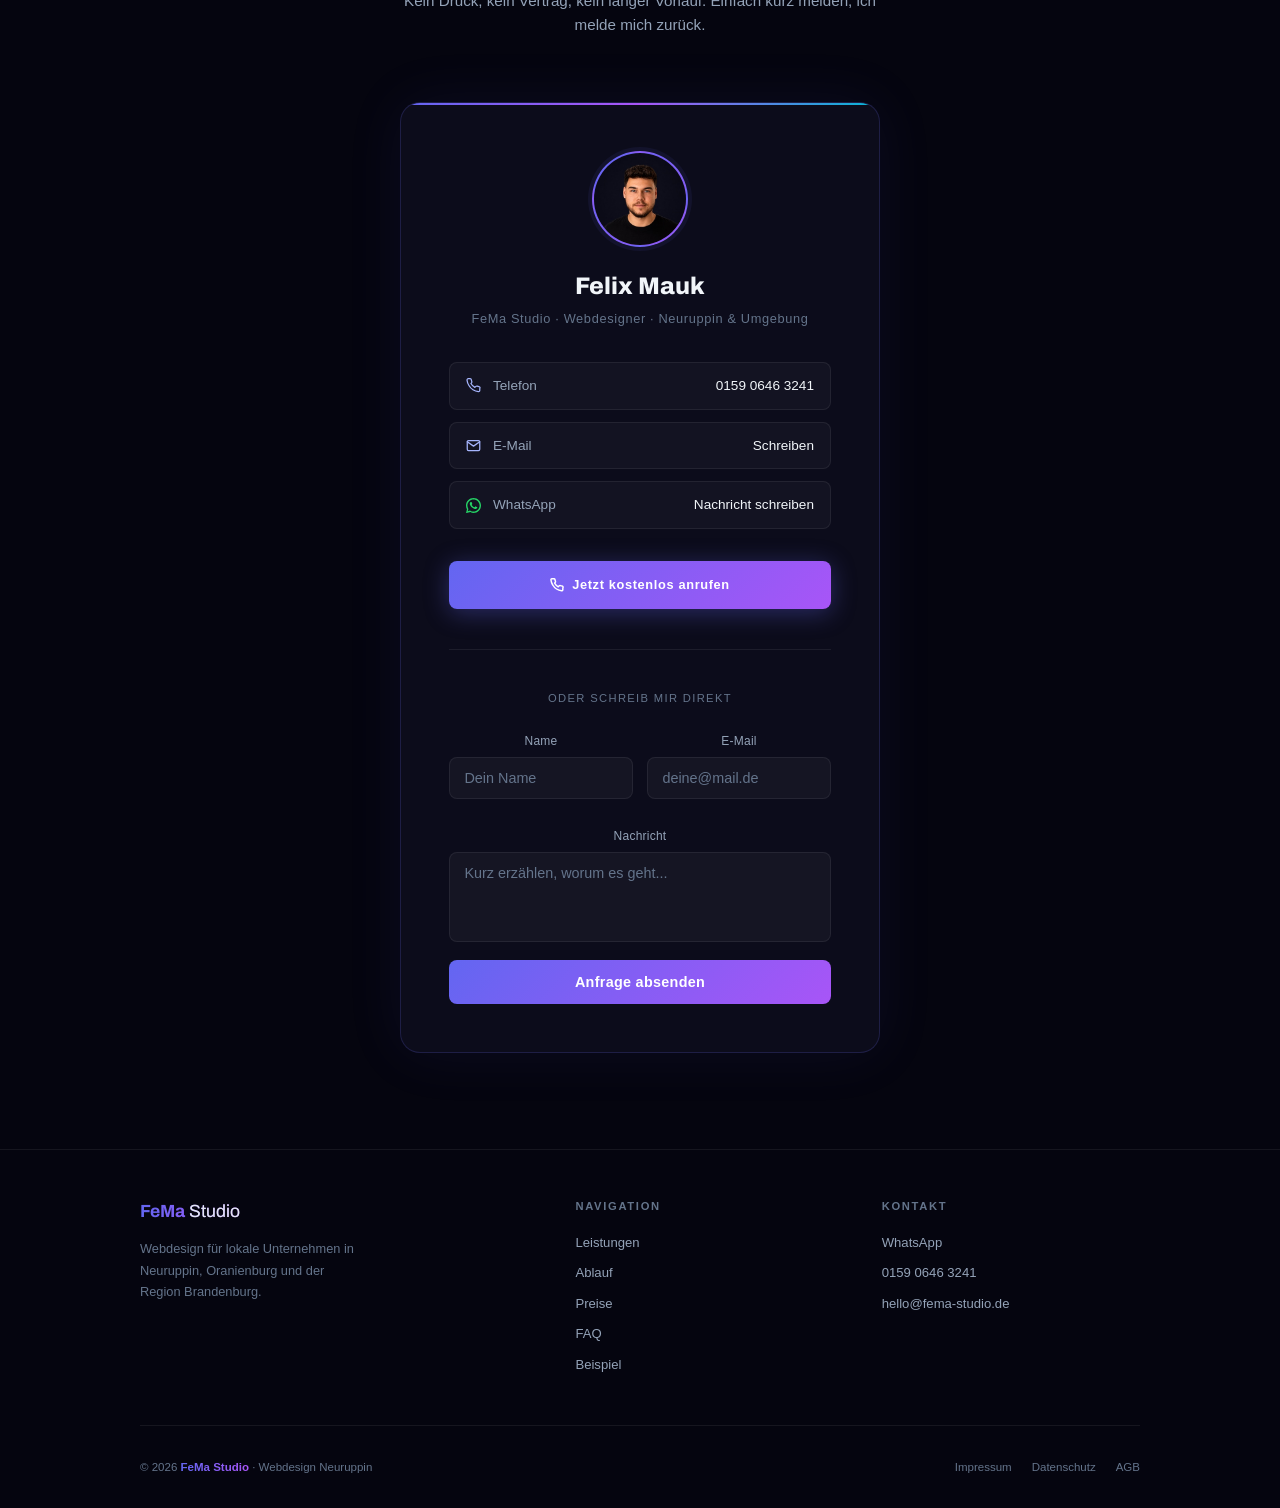
==== commit 93c87df2: "Termine-Hinweis automatisieren: Monat und Platzanzahl dynamisch statt hartcodiert" ====
--- a/index.html
+++ b/index.html
@@ -1710,7 +1710,7 @@
       </div>
       <div class="urgency-notice reveal">
         <span class="urgency-dot"></span>
-        Im Juli habe ich noch <strong>2 Plätze frei</strong>. Ab August geht's weiter.
+        <span id="urgency-text">Aktuell sind noch wenige Plätze frei. Schreiben Sie mir gern eine Anfrage.</span>
       </div>
 
       <div class="preise-anchor reveal">
@@ -2430,6 +2430,26 @@
     });
   </script>
 
+  <script>
+    (function() {
+      const monate = ['Januar', 'Februar', 'März', 'April', 'Mai', 'Juni', 'Juli', 'August', 'September', 'Oktober', 'November', 'Dezember'];
+      const jetzt = new Date();
+      const monat = jetzt.getMonth();
+      const naechsterMonat = (monat + 1) % 12;
+
+      const seed = jetzt.getFullYear() * 12 + monat;
+      const pseudoZufall = Math.abs(Math.sin(seed) * 10000);
+      const plaetze = 1 + Math.floor((pseudoZufall - Math.floor(pseudoZufall)) * 4);
+
+      const plaetzeText = plaetze === 1 ? 'noch <strong>1 Platz frei</strong>' : `noch <strong>${plaetze} Plätze frei</strong>`;
+
+      const el = document.getElementById('urgency-text');
+      if (el) {
+        el.innerHTML = `Im ${monate[monat]} habe ich ${plaetzeText}. Ab ${monate[naechsterMonat]} geht's weiter.`;
+      }
+    })();
+  </script>
+
   <!-- Cloudflare Web Analytics -->
   <script>
     document.getElementById('kontakt-form').addEventListener('submit', async function(e) {
